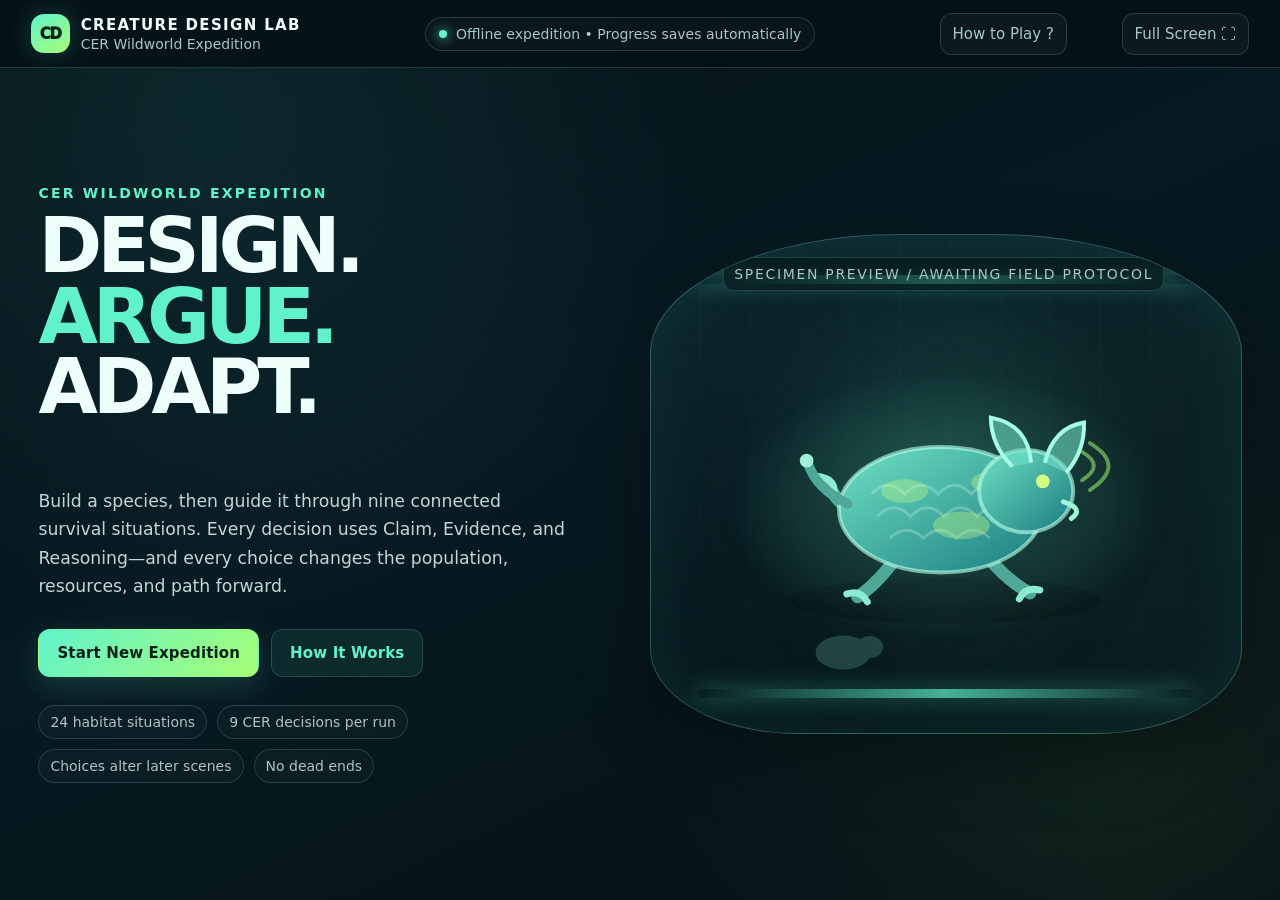
==== creature-design-lab/index.html @ 476acfdd "Create index.html" ====
<!DOCTYPE html>
<html lang="en">
<head>
  <meta charset="UTF-8" />
  <meta name="viewport" content="width=device-width, initial-scale=1.0, viewport-fit=cover" />
  <meta name="theme-color" content="#07151b" />
  <title>Creature Design Lab — CER Wildworld Expedition</title>
  <style>
    :root {
      --bg: #061117;
      --bg-2: #0a1c24;
      --panel: rgba(13, 35, 44, 0.88);
      --panel-2: rgba(20, 48, 58, 0.9);
      --line: rgba(157, 226, 222, 0.18);
      --line-strong: rgba(157, 226, 222, 0.38);
      --text: #effffc;
      --muted: #a8c7c7;
      --accent: #61f2cc;
      --accent-2: #a6ff75;
      --warning: #ffd166;
      --danger: #ff7676;
      --good: #76f39b;
      --shadow: 0 24px 70px rgba(0, 0, 0, 0.32);
      --radius: 22px;
      --radius-sm: 14px;
      --topbar: 68px;
    }

    * { box-sizing: border-box; }

    html, body {
      margin: 0;
      min-height: 100%;
      background:
        radial-gradient(circle at 16% 12%, rgba(50, 183, 171, 0.12), transparent 32rem),
        radial-gradient(circle at 88% 84%, rgba(142, 218, 74, 0.08), transparent 30rem),
        linear-gradient(155deg, #061117 0%, #071a21 46%, #041015 100%);
      color: var(--text);
      font-family: Inter, ui-sans-serif, system-ui, -apple-system, BlinkMacSystemFont, "Segoe UI", sans-serif;
      overflow-x: hidden;
    }

    body::before {
      content: "";
      position: fixed;
      inset: 0;
      pointer-events: none;
      opacity: 0.22;
      background-image:
        linear-gradient(rgba(255,255,255,0.025) 1px, transparent 1px),
        linear-gradient(90deg, rgba(255,255,255,0.02) 1px, transparent 1px);
      background-size: 42px 42px;
      mask-image: linear-gradient(to bottom, black, transparent 85%);
    }

    button, input { font: inherit; }
    button { color: inherit; }

    button:focus-visible,
    input:focus-visible {
      outline: 3px solid rgba(97, 242, 204, 0.55);
      outline-offset: 3px;
    }

    .app { min-height: 100vh; position: relative; }

    .topbar {
      position: sticky;
      top: 0;
      z-index: 50;
      min-height: var(--topbar);
      padding: 10px clamp(14px, 2.4vw, 34px);
      display: flex;
      align-items: center;
      gap: 18px;
      background: rgba(5, 17, 23, 0.84);
      border-bottom: 1px solid var(--line);
      backdrop-filter: blur(18px);
    }

    .brand {
      border: 0;
      background: transparent;
      padding: 0;
      display: flex;
      align-items: center;
      gap: 11px;
      cursor: pointer;
      text-align: left;
      min-width: max-content;
    }

    .brand-mark {
      width: 39px;
      height: 39px;
      display: grid;
      place-items: center;
      border-radius: 13px;
      color: #042119;
      font-weight: 950;
      letter-spacing: -0.08em;
      background: linear-gradient(145deg, var(--accent), var(--accent-2));
      box-shadow: 0 0 26px rgba(97, 242, 204, 0.2);
    }

    .brand-copy strong {
      display: block;
      font-size: 0.92rem;
      letter-spacing: 0.09em;
      text-transform: uppercase;
    }

    .brand-copy span {
      display: block;
      color: var(--muted);
      font-size: 0.72rem;
      margin-top: 2px;
    }

    .top-status {
      flex: 1;
      display: flex;
      justify-content: center;
      min-width: 0;
    }

    .status-pill {
      max-width: 500px;
      padding: 8px 13px;
      display: flex;
      align-items: center;
      gap: 9px;
      border: 1px solid var(--line);
      border-radius: 999px;
      color: var(--muted);
      background: rgba(255,255,255,0.025);
      font-size: 0.8rem;
      white-space: nowrap;
      overflow: hidden;
      text-overflow: ellipsis;
    }

    .status-dot {
      width: 8px;
      height: 8px;
      flex: 0 0 auto;
      border-radius: 50%;
      background: var(--accent);
      box-shadow: 0 0 12px var(--accent);
    }

    .top-actions { display: flex; gap: 8px; }

    .icon-btn,
    .small-btn,
    .ghost-btn,
    .primary-btn,
    .secondary-btn,
    .danger-btn {
      border: 1px solid var(--line);
      border-radius: 12px;
      cursor: pointer;
      transition: transform 150ms ease, border-color 150ms ease, background 150ms ease, opacity 150ms ease;
    }

    .icon-btn,
    .small-btn {
      min-height: 42px;
      padding: 9px 12px;
      background: rgba(255,255,255,0.035);
      color: var(--muted);
    }

    .icon-btn:hover,
    .small-btn:hover,
    .ghost-btn:hover,
    .secondary-btn:hover {
      transform: translateY(-1px);
      border-color: var(--line-strong);
      background: rgba(255,255,255,0.065);
      color: var(--text);
    }

    .primary-btn,
    .secondary-btn,
    .ghost-btn,
    .danger-btn {
      min-height: 48px;
      padding: 12px 18px;
      font-weight: 800;
      letter-spacing: 0.01em;
    }

    .primary-btn {
      border-color: transparent;
      color: #042019;
      background: linear-gradient(135deg, var(--accent), var(--accent-2));
      box-shadow: 0 10px 30px rgba(97, 242, 204, 0.16);
    }

    .primary-btn:hover { transform: translateY(-2px); filter: brightness(1.06); }

    .secondary-btn { background: rgba(97, 242, 204, 0.08); color: var(--accent); }
    .ghost-btn { background: transparent; color: var(--muted); }
    .danger-btn { background: rgba(255, 118, 118, 0.09); color: #ffadad; border-color: rgba(255, 118, 118, 0.25); }

    button:disabled {
      cursor: not-allowed;
      opacity: 0.42;
      transform: none !important;
      filter: none !important;
    }

    .screen {
      width: min(1500px, 100%);
      min-height: calc(100vh - var(--topbar));
      margin: 0 auto;
      padding: clamp(20px, 3vw, 44px);
      position: relative;
      z-index: 1;
    }

    .eyebrow {
      margin: 0 0 10px;
      color: var(--accent);
      font-size: 0.76rem;
      font-weight: 900;
      letter-spacing: 0.16em;
      text-transform: uppercase;
    }

    h1, h2, h3, p { margin-top: 0; }
    h1 { font-size: clamp(2.55rem, 6vw, 5.8rem); line-height: 0.92; letter-spacing: -0.065em; }
    h2 { font-size: clamp(1.7rem, 3vw, 3rem); line-height: 1; letter-spacing: -0.04em; }
    h3 { font-size: 1.08rem; }
    .muted { color: var(--muted); }

    .home-grid {
      min-height: calc(100vh - var(--topbar) - 2 * clamp(20px, 3vw, 44px));
      display: grid;
      grid-template-columns: minmax(0, 0.95fr) minmax(430px, 1.05fr);
      align-items: center;
      gap: clamp(30px, 6vw, 90px);
    }

    .home-copy { max-width: 690px; }
    .home-title span { color: var(--accent); }
    .home-lede { max-width: 630px; font-size: clamp(1rem, 1.35vw, 1.22rem); line-height: 1.65; color: #c0d7d7; }

    .home-actions { display: flex; flex-wrap: wrap; gap: 12px; margin-top: 28px; }
    .home-actions .primary-btn { min-width: 210px; }

    .feature-row { display: flex; flex-wrap: wrap; gap: 10px; margin-top: 28px; }
    .feature-chip {
      padding: 8px 11px;
      border: 1px solid var(--line);
      border-radius: 999px;
      color: var(--muted);
      background: rgba(255,255,255,0.025);
      font-size: 0.82rem;
    }

    .resume-card {
      margin-top: 23px;
      padding: 15px 16px;
      display: flex;
      align-items: center;
      justify-content: space-between;
      gap: 16px;
      border: 1px solid rgba(97, 242, 204, 0.23);
      border-radius: 16px;
      background: rgba(97, 242, 204, 0.06);
      max-width: 620px;
    }

    .resume-card strong { display: block; font-size: 0.95rem; }
    .resume-card span { color: var(--muted); font-size: 0.8rem; }

    .tank-wrap {
      position: relative;
      min-height: 520px;
      display: grid;
      place-items: center;
    }

    .tank-glow {
      position: absolute;
      width: 76%;
      aspect-ratio: 1;
      border-radius: 50%;
      background: radial-gradient(circle, rgba(97,242,204,0.18), transparent 68%);
      filter: blur(10px);
    }

    .tank {
      width: min(100%, 680px);
      min-height: 500px;
      position: relative;
      display: grid;
      place-items: center;
      border: 1px solid rgba(134, 242, 224, 0.28);
      border-radius: 42% 42% 25% 25% / 24% 24% 17% 17%;
      background:
        linear-gradient(180deg, rgba(83, 205, 193, 0.07), rgba(6, 24, 30, 0.65)),
        repeating-linear-gradient(90deg, transparent 0 48px, rgba(117, 226, 215, 0.025) 49px 50px);
      box-shadow: inset 0 0 70px rgba(97,242,204,0.08), var(--shadow);
      overflow: hidden;
    }

    .tank::before,
    .tank::after {
      content: "";
      position: absolute;
      left: 8%;
      right: 8%;
      height: 9px;
      border-radius: 999px;
      background: linear-gradient(90deg, transparent, rgba(97,242,204,0.7), transparent);
      box-shadow: 0 0 22px rgba(97,242,204,0.4);
    }

    .tank::before { top: 8%; }
    .tank::after { bottom: 7%; }

    .tank-label {
      position: absolute;
      left: 72px;
      top: 22px;
      padding: 8px 10px;
      border: 1px solid var(--line);
      border-radius: 10px;
      color: var(--muted);
      background: rgba(3, 15, 20, 0.55);
      font-size: 0.72rem;
      letter-spacing: 0.12em;
      text-transform: uppercase;
    }

    .creature-svg { width: 100%; height: auto; overflow: visible; filter: drop-shadow(0 18px 20px rgba(0,0,0,0.25)); }
    .tank .creature-svg { width: 92%; max-width: 620px; animation: float 4s ease-in-out infinite; }

    @keyframes float { 50% { transform: translateY(-9px); } }

    .builder-shell {
      display: grid;
      grid-template-columns: minmax(0, 1.25fr) minmax(360px, 0.75fr);
      gap: 24px;
      align-items: start;
    }

    .panel {
      border: 1px solid var(--line);
      border-radius: var(--radius);
      background: linear-gradient(145deg, rgba(15, 38, 47, 0.92), rgba(8, 26, 33, 0.88));
      box-shadow: var(--shadow);
    }

    .builder-main { padding: clamp(20px, 2.4vw, 34px); }
    .preview-panel { padding: 18px; position: sticky; top: calc(var(--topbar) + 18px); }

    .builder-topline {
      display: flex;
      align-items: flex-start;
      justify-content: space-between;
      gap: 18px;
      margin-bottom: 22px;
    }

    .step-kicker { color: var(--accent); font-weight: 800; font-size: 0.78rem; letter-spacing: 0.12em; text-transform: uppercase; }
    .builder-topline h2 { margin: 5px 0 7px; }
    .builder-topline p { color: var(--muted); margin-bottom: 0; max-width: 680px; }

    .budget-box {
      min-width: 168px;
      padding: 11px 13px;
      border: 1px solid var(--line);
      border-radius: 14px;
      background: rgba(0,0,0,0.15);
    }

    .budget-line { display: flex; justify-content: space-between; gap: 10px; font-size: 0.78rem; color: var(--muted); }
    .budget-line strong { color: var(--text); }
    .budget-bar { height: 8px; margin-top: 9px; border-radius: 999px; background: rgba(255,255,255,0.07); overflow: hidden; }
    .budget-fill { height: 100%; border-radius: inherit; background: linear-gradient(90deg, var(--accent), var(--accent-2)); transition: width 250ms ease; }
    .budget-fill.over { background: linear-gradient(90deg, var(--warning), var(--danger)); }

    .category-nav {
      display: grid;
      grid-template-columns: repeat(7, 1fr);
      gap: 7px;
      margin-bottom: 22px;
    }

    .category-step {
      min-width: 0;
      padding: 9px 6px;
      border: 1px solid var(--line);
      border-radius: 11px;
      background: rgba(255,255,255,0.025);
      color: var(--muted);
      cursor: pointer;
      text-align: center;
      font-size: 0.72rem;
      transition: 150ms ease;
    }

    .category-step .step-number {
      width: 21px;
      height: 21px;
      margin: 0 auto 5px;
      display: grid;
      place-items: center;
      border-radius: 50%;
      background: rgba(255,255,255,0.07);
      font-weight: 900;
      font-size: 0.67rem;
    }

    .category-step.active { color: var(--text); border-color: rgba(97,242,204,0.5); background: rgba(97,242,204,0.08); }
    .category-step.done .step-number { color: #042019; background: var(--accent); }

    .trait-grid {
      display: grid;
      grid-template-columns: repeat(2, minmax(0, 1fr));
      gap: 12px;
    }

    .trait-card {
      position: relative;
      min-height: 145px;
      padding: 17px;
      border: 1px solid var(--line);
      border-radius: 17px;
      background: rgba(255,255,255,0.025);
      text-align: left;
      cursor: pointer;
      transition: transform 150ms ease, border-color 150ms ease, background 150ms ease, box-shadow 150ms ease;
    }

    .trait-card:hover { transform: translateY(-2px); border-color: var(--line-strong); background: rgba(255,255,255,0.045); }
    .trait-card.selected { border-color: rgba(97,242,204,0.66); background: linear-gradient(145deg, rgba(97,242,204,0.12), rgba(166,255,117,0.045)); box-shadow: inset 0 0 0 1px rgba(97,242,204,0.12); }

    .trait-head { display: flex; align-items: flex-start; justify-content: space-between; gap: 12px; }
    .trait-card h3 { margin: 0; }
    .cost-chip { flex: 0 0 auto; padding: 4px 8px; border-radius: 999px; background: rgba(255,209,102,0.11); color: var(--warning); font-size: 0.72rem; font-weight: 900; }
    .trait-card p { margin: 9px 0 11px; color: var(--muted); font-size: 0.85rem; line-height: 1.45; }
    .trait-effects { display: flex; flex-wrap: wrap; gap: 6px; }
    .effect-good, .effect-bad { padding: 4px 7px; border-radius: 8px; font-size: 0.69rem; font-weight: 750; }
    .effect-good { color: #a9f7bb; background: rgba(118,243,155,0.08); }
    .effect-bad { color: #ffb2b2; background: rgba(255,118,118,0.08); }

    .builder-footer {
      display: flex;
      justify-content: space-between;
      align-items: center;
      flex-wrap: wrap;
      gap: 12px;
      margin-top: 22px;
      padding-top: 18px;
      border-top: 1px solid var(--line);
    }

    .builder-footer-group { display: flex; gap: 9px; flex-wrap: wrap; }

    .preview-stage {
      min-height: 360px;
      position: relative;
      display: grid;
      place-items: center;
      overflow: hidden;
      border-radius: 18px;
      border: 1px solid var(--line);
      background:
        radial-gradient(circle at 50% 45%, rgba(97,242,204,0.14), transparent 45%),
        linear-gradient(180deg, rgba(21, 54, 64, 0.8), rgba(7, 25, 31, 0.9));
    }

    .preview-stage::before {
      content: "GENOME PREVIEW";
      position: absolute;
      left: 14px;
      top: 13px;
      color: rgba(192, 222, 221, 0.56);
      font-size: 0.68rem;
      font-weight: 900;
      letter-spacing: 0.14em;
    }

    .preview-stage .creature-svg { width: 95%; max-width: 540px; }

    .genome-summary { margin-top: 14px; display: grid; gap: 8px; }
    .summary-row { display: flex; justify-content: space-between; gap: 14px; padding: 8px 10px; border-radius: 10px; background: rgba(255,255,255,0.025); font-size: 0.78rem; }
    .summary-row span { color: var(--muted); }
    .summary-row strong { text-align: right; }

    .review-grid {
      display: grid;
      grid-template-columns: repeat(2, minmax(0,1fr));
      gap: 10px;
      margin-top: 16px;
    }

    .review-trait {
      padding: 12px;
      border: 1px solid var(--line);
      border-radius: 13px;
      background: rgba(255,255,255,0.025);
      cursor: pointer;
    }

    .review-trait span { display: block; color: var(--muted); font-size: 0.69rem; text-transform: uppercase; letter-spacing: 0.09em; }
    .review-trait strong { display: block; margin-top: 4px; }

    .name-field { margin-top: 16px; }
    .name-field label { display: block; color: var(--muted); font-size: 0.78rem; margin-bottom: 7px; }
    .name-row { display: flex; gap: 8px; }
    .name-field input {
      width: 100%;
      min-height: 48px;
      padding: 11px 13px;
      border: 1px solid var(--line);
      border-radius: 12px;
      color: var(--text);
      background: rgba(0,0,0,0.22);
    }

    .warning-box, .info-box {
      margin-top: 14px;
      padding: 12px 14px;
      border-radius: 12px;
      font-size: 0.82rem;
      line-height: 1.5;
    }
    .warning-box { color: #ffe8ad; background: rgba(255,209,102,0.09); border: 1px solid rgba(255,209,102,0.2); }
    .info-box { color: #bcefe5; background: rgba(97,242,204,0.07); border: 1px solid rgba(97,242,204,0.16); }

    .trial-shell { display: grid; gap: 18px; }

    .trial-progress {
      display: grid;
      grid-template-columns: repeat(3, 1fr);
      gap: 10px;
    }

    .trial-node {
      position: relative;
      padding: 11px 13px;
      border: 1px solid var(--line);
      border-radius: 13px;
      color: var(--muted);
      background: rgba(255,255,255,0.025);
      font-size: 0.78rem;
    }

    .trial-node strong { display: block; color: inherit; }
    .trial-node.active { color: var(--text); border-color: rgba(97,242,204,0.5); background: rgba(97,242,204,0.08); }
    .trial-node.done { color: #bcefc8; border-color: rgba(118,243,155,0.25); }

    .trial-layout {
      display: grid;
      grid-template-columns: minmax(0, 1.35fr) minmax(360px, 0.65fr);
      gap: 18px;
      align-items: start;
    }

    .result-trial-layout {
      grid-template-columns: minmax(0, 0.92fr) minmax(560px, 1.08fr);
    }

    .habitat-scene {
      min-height: 535px;
      height: clamp(535px, calc(100vh - var(--topbar) - 150px), 650px);
      position: sticky;
      top: calc(var(--topbar) + 18px);
      overflow: hidden;
      border-radius: var(--radius);
      border: 1px solid var(--line);
      box-shadow: var(--shadow);
      isolation: isolate;
    }

    .habitat-scene::after {
      content: "";
      position: absolute;
      inset: 0;
      pointer-events: none;
      background: linear-gradient(180deg, transparent 55%, rgba(0,0,0,0.35));
      z-index: 7;
    }

    .scene-sky, .scene-ground, .scene-decor, .weather-layer, .field-creature { position: absolute; }
    .scene-sky { inset: 0; z-index: 0; }
    .scene-ground { left: -5%; right: -5%; bottom: -8%; height: 37%; z-index: 2; }
    .scene-decor { inset: 0; z-index: 3; pointer-events: none; }
    .weather-layer { inset: 0; z-index: 5; pointer-events: none; overflow: hidden; }

    .field-creature {
      width: min(48%, 500px);
      left: 25%;
      bottom: 11%;
      z-index: 6;
      transform-origin: 50% 100%;
      filter: drop-shadow(0 20px 14px rgba(0,0,0,0.42));
    }

    .habitat-scene.sim-running .field-creature { animation: trialMove 2.45s ease-in-out both; }
    @keyframes trialMove {
      0% { transform: translateX(-14%) scale(0.96); }
      35% { transform: translateX(8%) scale(1.02) rotate(-1deg); }
      70% { transform: translateX(-3%) scale(0.98) rotate(1deg); }
      100% { transform: translateX(10%) scale(1); }
    }

    .scene-desert .scene-sky { background: linear-gradient(#ffb05d, #d96245 55%, #8f3d3a); }
    .scene-desert .scene-sky::before { content:""; position:absolute; width:110px; height:110px; border-radius:50%; right:10%; top:10%; background:#ffe69b; box-shadow:0 0 45px #ffd17b; }
    .scene-desert .scene-ground { background: radial-gradient(ellipse at 30% 20%, #efad5c 0 32%, transparent 33%), radial-gradient(ellipse at 70% 18%, #d98647 0 38%, transparent 39%), linear-gradient(#cf7044,#8d3f37); border-radius: 50% 50% 0 0; }

    .scene-polar .scene-sky { background: linear-gradient(#8ec9e5, #bfdce7 58%, #89a9ba); }
    .scene-polar .scene-ground { background: linear-gradient(170deg, #e8fbff 0 42%, #9fc7da 43% 60%, #f1feff 61%); clip-path: polygon(0 38%, 17% 21%, 35% 43%, 56% 12%, 75% 40%, 100% 21%, 100% 100%, 0 100%); }

    .scene-mangrove .scene-sky { background: linear-gradient(#3d8f91, #235f67 54%, #163d4c); }
    .scene-mangrove .scene-ground { background: linear-gradient(rgba(64,175,169,0.75), #164956); height: 30%; box-shadow: inset 0 15px 22px rgba(168,255,227,0.12); }

    .scene-cavern .scene-sky { background: radial-gradient(circle at 50% 55%, #1e4450, #09141c 68%); }
    .scene-cavern .scene-ground { background: linear-gradient(#23343b,#0a1116); clip-path: polygon(0 25%, 18% 5%, 35% 24%, 52% 2%, 73% 22%, 100% 7%, 100% 100%, 0 100%); }

    .scene-canopy .scene-sky { background: linear-gradient(#58a96e, #1c684f 52%, #11443c); }
    .scene-canopy .scene-ground { background: linear-gradient(#315a38,#0e2d29); clip-path: polygon(0 35%, 18% 24%, 35% 42%, 57% 18%, 74% 39%, 100% 22%, 100% 100%, 0 100%); }

    .scene-caldera .scene-sky { background: linear-gradient(#692e2e, #241c23 55%, #100f15); }
    .scene-caldera .scene-ground { background: linear-gradient(170deg, #282329 0 44%, #fb6b35 45% 49%, #19161b 50% 70%, #ff8c42 71% 74%, #151319 75%); clip-path: polygon(0 25%, 17% 12%, 31% 31%, 48% 7%, 66% 26%, 82% 10%, 100% 27%, 100% 100%, 0 100%); }

    .scene-metro .scene-sky { background: linear-gradient(#584578, #25284f 55%, #10182c); }
    .scene-metro .scene-ground { background: linear-gradient(#343541,#11151f); height: 28%; }

    .scene-highlands .scene-sky { background: linear-gradient(#70a4b8, #637b8f 55%, #394a5a); }
    .scene-highlands .scene-ground { background: linear-gradient(165deg,#a6bbc0,#4b6671 48%,#263f4d 49%); clip-path: polygon(0 42%, 16% 13%, 31% 38%, 52% 4%, 70% 40%, 87% 16%, 100% 36%, 100% 100%, 0 100%); }

    .tree-trunk { position:absolute; bottom:22%; width:35px; height:62%; background:linear-gradient(90deg,#173c30,#385b3a,#123126); border-radius:45% 35% 10% 10%; }
    .tree-trunk::before { content:""; position:absolute; width:170px; height:100px; border-radius:50%; background:rgba(39,113,61,0.86); left:-68px; top:-30px; box-shadow:60px 25px 0 rgba(27,91,57,0.75), -45px 25px 0 rgba(38,124,68,0.7); }
    .mangrove-root { position:absolute; bottom:18%; width:18px; height:250px; background:#302e27; transform:rotate(22deg); border-radius:50%; transform-origin:bottom; }
    .building { position:absolute; bottom:27%; width:100px; background:linear-gradient(#343a5a,#1b2239); border:1px solid rgba(255,255,255,0.08); box-shadow:inset 0 0 0 6px rgba(0,0,0,0.12); }
    .building::after { content:""; position:absolute; inset:15px; background:repeating-linear-gradient(90deg, rgba(255,220,130,0.5) 0 7px, transparent 8px 19px), repeating-linear-gradient(0deg, rgba(255,220,130,0.45) 0 6px, transparent 7px 20px); opacity:.5; }
    .stalactite { position:absolute; top:-1px; width:52px; height:150px; background:linear-gradient(#17262c,#293c42); clip-path:polygon(0 0,100% 0,56% 100%); }
    .ash-spire { position:absolute; bottom:23%; width:80px; height:190px; background:#211c22; clip-path:polygon(50% 0,100% 100%,0 100%); }

    .particle { position:absolute; top:-12%; width:5px; height:5px; border-radius:50%; opacity:.75; animation:fall linear infinite; }
    @keyframes fall { to { transform:translateY(720px) translateX(35px) rotate(180deg); } }
    .rain { width:2px; height:24px; border-radius:2px; background:rgba(190,255,249,0.55); }
    .snow { background:#fff; box-shadow:0 0 8px rgba(255,255,255,.7); }
    .ash { background:#42343a; }
    .dust { background:#ffc181; }

    .scene-info {
      position: absolute;
      left: 18px;
      right: 18px;
      top: 18px;
      z-index: 10;
      display: flex;
      justify-content: space-between;
      align-items: flex-start;
      gap: 16px;
      pointer-events: none;
    }

    .scene-label {
      padding: 10px 12px;
      border-radius: 12px;
      color: white;
      background: rgba(4, 16, 20, 0.56);
      border: 1px solid rgba(255,255,255,0.14);
      backdrop-filter: blur(10px);
      text-shadow: 0 2px 10px rgba(0,0,0,0.35);
    }

    .scene-label span { display:block; font-size:.68rem; text-transform:uppercase; letter-spacing:.12em; opacity:.75; }
    .scene-label strong { display:block; margin-top:3px; font-size:1rem; }

    .simulation-overlay {
      position: absolute;
      inset: 0;
      z-index: 20;
      display: grid;
      place-items: center;
      padding: 20px;
      background: rgba(3, 13, 17, 0.54);
      backdrop-filter: blur(5px);
    }

    .simulation-card {
      width: min(430px, 92%);
      padding: 24px;
      text-align: center;
      border: 1px solid rgba(97,242,204,0.34);
      border-radius: 20px;
      background: rgba(7, 25, 31, 0.9);
      box-shadow: 0 25px 70px rgba(0,0,0,0.35);
    }

    .scan-ring {
      width: 74px;
      height: 74px;
      margin: 0 auto 16px;
      border: 4px solid rgba(97,242,204,0.14);
      border-top-color: var(--accent);
      border-radius: 50%;
      animation: spin 0.9s linear infinite;
    }
    @keyframes spin { to { transform: rotate(360deg); } }

    .trial-panel { padding: 23px; display: flex; flex-direction: column; min-height: 535px; }
    .trial-panel h2 { margin-bottom: 9px; }
    .event-card { margin: 6px 0 14px; padding: 12px 13px; border-left: 3px solid var(--warning); border-radius: 0 12px 12px 0; background: rgba(255,209,102,0.07); }
    .event-card strong { display:block; margin-bottom:4px; }
    .event-card span { color: var(--muted); font-size: .82rem; line-height:1.45; }

    .challenge-row { display:flex; flex-wrap:wrap; gap:7px; margin: 5px 0 16px; }
    .challenge-chip { padding: 6px 9px; border-radius:999px; background:rgba(255,255,255,.045); border:1px solid var(--line); color:#c9dddd; font-size:.72rem; }
    .challenge-chip b { color:var(--warning); letter-spacing:.08em; }

    .population-box { margin-bottom: 16px; padding: 11px 12px; border:1px solid var(--line); border-radius:13px; background:rgba(0,0,0,.13); }
    .population-head { display:flex; justify-content:space-between; gap:12px; color:var(--muted); font-size:.76rem; }
    .population-head strong { color:var(--text); }
    .population-bar { height:9px; margin-top:9px; border-radius:999px; overflow:hidden; background:rgba(255,255,255,.07); }
    .population-fill { height:100%; border-radius:inherit; background:linear-gradient(90deg,#57cfce,#9efa78); transition:width .35s ease; }

    .action-label { margin-bottom:9px; color:var(--muted); font-size:.75rem; font-weight:850; text-transform:uppercase; letter-spacing:.1em; }
    .action-list { display:grid; gap:9px; }
    .action-card { padding:13px; border:1px solid var(--line); border-radius:13px; background:rgba(255,255,255,.025); cursor:pointer; text-align:left; transition:150ms ease; }
    .action-card:hover { border-color:var(--line-strong); background:rgba(255,255,255,.05); }
    .action-card.selected { border-color:rgba(97,242,204,.6); background:rgba(97,242,204,.09); }
    .action-card strong { display:flex; justify-content:space-between; gap:12px; }
    .action-card strong span { color:var(--accent); font-size:.68rem; text-transform:uppercase; letter-spacing:.08em; }
    .action-card p { margin:6px 0 0; color:var(--muted); font-size:.79rem; line-height:1.4; }
    .trial-cta { margin-top:auto; padding-top:16px; }
    .trial-cta .primary-btn { width:100%; }

    .result-card { padding: 22px; }
    .result-layout { display:grid; grid-template-columns:minmax(230px,.65fr) minmax(0,1.35fr); gap:24px; align-items:center; }
    .score-gauge { width:210px; aspect-ratio:1; margin:0 auto; display:grid; place-items:center; border-radius:50%; position:relative; background:conic-gradient(var(--accent) calc(var(--score) * 1%), rgba(255,255,255,.065) 0); }
    .score-gauge::before { content:""; position:absolute; inset:14px; border-radius:50%; background:#0a2028; box-shadow:inset 0 0 28px rgba(0,0,0,.28); }
    .score-gauge-inner { position:relative; z-index:1; text-align:center; }
    .score-gauge strong { display:block; font-size:3.3rem; line-height:1; letter-spacing:-.06em; }
    .score-gauge span { color:var(--muted); font-size:.74rem; text-transform:uppercase; letter-spacing:.12em; }
    .result-title { margin-bottom:8px; }
    .result-sub { color:var(--muted); line-height:1.55; }

    .factor-columns { display:grid; grid-template-columns:repeat(2,minmax(0,1fr)); gap:10px; margin-top:17px; }
    .factor-box { padding:13px; border-radius:13px; border:1px solid var(--line); background:rgba(255,255,255,.025); }
    .factor-box h3 { margin-bottom:9px; font-size:.82rem; text-transform:uppercase; letter-spacing:.09em; }
    .factor-list { display:grid; gap:7px; }
    .factor-item { display:flex; justify-content:space-between; gap:12px; font-size:.78rem; }
    .factor-item span:first-child { color:var(--muted); }
    .positive { color:var(--good); }
    .negative { color:var(--danger); }
    .neutral { color:var(--warning); }
    .result-actions { display:flex; justify-content:flex-end; gap:10px; margin-top:18px; flex-wrap:wrap; }

    .final-shell { display:grid; gap:18px; }
    .final-hero { padding: clamp(24px,3vw,42px); display:grid; grid-template-columns:minmax(0,1fr) minmax(340px,.58fr); gap:30px; align-items:center; }
    .final-scoreline { display:flex; align-items:flex-end; gap:14px; margin:15px 0; }
    .final-scoreline strong { font-size:clamp(4rem,9vw,7rem); line-height:.78; letter-spacing:-.08em; color:var(--accent); }
    .final-scoreline span { color:var(--muted); padding-bottom:5px; }
    .final-hero p { color:var(--muted); line-height:1.6; max-width:720px; }
    .classification { display:inline-flex; align-items:center; gap:8px; padding:8px 11px; border:1px solid rgba(166,255,117,.25); border-radius:999px; color:#c8ffa9; background:rgba(166,255,117,.07); font-weight:850; font-size:.78rem; }
    .final-creature { min-height:340px; display:grid; place-items:center; border:1px solid var(--line); border-radius:20px; background:radial-gradient(circle,rgba(97,242,204,.12),transparent 60%); }
    .final-creature .creature-svg { width:95%; }

    .world-results { display:grid; grid-template-columns:repeat(3,minmax(0,1fr)); gap:12px; }
    .world-card { padding:17px; border:1px solid var(--line); border-radius:17px; background:rgba(255,255,255,.025); }
    .world-card-head { display:flex; justify-content:space-between; gap:12px; align-items:flex-start; }
    .world-card h3 { margin:0; }
    .world-score { font-size:1.75rem; font-weight:950; color:var(--accent); }
    .world-card p { margin:8px 0 0; color:var(--muted); font-size:.82rem; line-height:1.45; }
    .mini-bar { height:7px; margin-top:13px; overflow:hidden; border-radius:999px; background:rgba(255,255,255,.07); }
    .mini-bar span { display:block; height:100%; border-radius:inherit; background:linear-gradient(90deg,var(--accent),var(--accent-2)); }
    .final-actions { display:flex; flex-wrap:wrap; justify-content:center; gap:10px; padding:5px 0 8px; }

    .modal-backdrop {
      position: fixed;
      inset: 0;
      z-index: 100;
      padding: 20px;
      display: grid;
      place-items: center;
      background: rgba(1, 8, 11, 0.72);
      backdrop-filter: blur(8px);
    }

    .modal {
      width: min(620px, 100%);
      max-height: min(760px, 92vh);
      overflow:auto;
      padding: 24px;
      border: 1px solid var(--line-strong);
      border-radius: 22px;
      background: #0b222b;
      box-shadow: 0 30px 90px rgba(0,0,0,.48);
    }

    .modal-head { display:flex; justify-content:space-between; align-items:flex-start; gap:16px; }
    .modal-head h2 { font-size:1.7rem; }
    .close-btn { width:38px; height:38px; border:1px solid var(--line); border-radius:11px; background:rgba(255,255,255,.035); cursor:pointer; }
    .how-grid { display:grid; gap:10px; margin-top:16px; }
    .how-step { display:grid; grid-template-columns:36px 1fr; gap:12px; padding:12px; border-radius:13px; background:rgba(255,255,255,.025); border:1px solid var(--line); }
    .how-step b { width:31px; height:31px; display:grid; place-items:center; border-radius:10px; color:#042019; background:var(--accent); }
    .how-step strong { display:block; margin-bottom:4px; }
    .how-step span { color:var(--muted); font-size:.84rem; line-height:1.45; }
    .modal-actions { display:flex; justify-content:flex-end; gap:10px; margin-top:18px; }

    .toast {
      position: fixed;
      left: 50%;
      bottom: 22px;
      z-index: 120;
      transform: translate(-50%, 18px);
      padding: 10px 14px;
      border: 1px solid var(--line-strong);
      border-radius: 999px;
      color: var(--text);
      background: rgba(8, 29, 36, 0.95);
      box-shadow: var(--shadow);
      opacity: 0;
      pointer-events: none;
      transition: 220ms ease;
      font-size: .82rem;
    }
    .toast.show { opacity:1; transform:translate(-50%,0); }

    .sr-only { position:absolute !important; width:1px !important; height:1px !important; padding:0 !important; margin:-1px !important; overflow:hidden !important; clip:rect(0,0,0,0) !important; white-space:nowrap !important; border:0 !important; }

    @media (max-width: 1050px) {
      .home-grid, .builder-shell, .trial-layout, .final-hero { grid-template-columns: 1fr; }
      .home-grid { padding-top: 25px; }
      .tank-wrap { min-height: 430px; }
      .tank { min-height: 420px; }
      .preview-panel { position: static; }
      .preview-stage { min-height: 330px; }
      .trial-panel { min-height: auto; }
      .result-trial-layout { grid-template-columns: 1fr; }
      .habitat-scene { min-height: 480px; height: 480px; max-height: none; position: relative; top: auto; }
      .final-creature { min-height:300px; }
    }

    @media (max-width: 760px) {
      .screen { padding: 16px; }
      .brand-copy span, .top-status, .help-label { display:none; }
      .topbar { gap:9px; padding:9px 12px; }
      .top-actions { margin-left:auto; }
      .icon-btn { padding:8px 10px; }
      .home-grid { min-height:auto; }
      .tank-wrap { min-height:340px; }
      .tank { min-height:330px; }
      .category-nav { grid-template-columns: repeat(4,1fr); }
      .trait-grid, .review-grid, .factor-columns, .world-results, .result-layout { grid-template-columns:1fr; }
      .builder-topline { flex-direction:column; }
      .budget-box { width:100%; }
      .habitat-scene { min-height:390px; height:390px; }
      .field-creature { width:65%; left:17%; }
      .trial-progress { gap:6px; }
      .trial-node { padding:8px; font-size:.69rem; }
      .scene-info { left:10px; right:10px; top:10px; }
      .result-actions, .modal-actions { justify-content:stretch; }
      .result-actions button, .modal-actions button { flex:1; }
      .final-scoreline strong { font-size:4.8rem; }
    }


    /* CER expedition expansion */
    .cer-layout { grid-template-columns: minmax(0, 1.08fr) minmax(430px, .92fr); }
    .cer-panel {
      min-height: 535px;
      max-height: clamp(535px, calc(100vh - var(--topbar) - 150px), 650px);
      overflow-y: auto;
      scrollbar-width: thin;
      scrollbar-color: rgba(97,242,204,.35) transparent;
      padding: 21px;
    }
    .cer-panel::-webkit-scrollbar { width: 8px; }
    .cer-panel::-webkit-scrollbar-thumb { background: rgba(97,242,204,.28); border-radius: 999px; }
    .expedition-kicker { display:flex; justify-content:space-between; gap:12px; align-items:center; }
    .situation-count { color:var(--muted); font-size:.72rem; font-weight:800; letter-spacing:.09em; text-transform:uppercase; }
    .situation-card {
      margin: 8px 0 14px;
      padding: 13px 14px;
      border: 1px solid rgba(255,209,102,.2);
      border-left: 3px solid var(--warning);
      border-radius: 0 13px 13px 0;
      background: linear-gradient(135deg, rgba(255,209,102,.075), rgba(255,255,255,.02));
    }
    .situation-card strong { display:block; margin-bottom:5px; font-size:.9rem; }
    .situation-card p { margin:0; color:var(--muted); font-size:.79rem; line-height:1.48; }
    .continuity-card {
      margin: 0 0 12px;
      padding: 10px 12px;
      display:flex;
      gap:10px;
      align-items:flex-start;
      border-radius:12px;
      border:1px solid rgba(97,242,204,.17);
      background:rgba(97,242,204,.055);
      color:#c7eee7;
      font-size:.76rem;
      line-height:1.45;
    }
    .continuity-card b { color:var(--accent); flex:0 0 auto; }
    .metric-grid { display:grid; grid-template-columns:repeat(3,minmax(0,1fr)); gap:8px; margin:0 0 14px; }
    .metric-card { padding:9px 10px; border:1px solid var(--line); border-radius:12px; background:rgba(0,0,0,.13); }
    .metric-head { display:flex; justify-content:space-between; gap:8px; color:var(--muted); font-size:.68rem; text-transform:uppercase; letter-spacing:.07em; }
    .metric-head strong { color:var(--text); font-size:.76rem; }
    .metric-bar { height:6px; margin-top:7px; overflow:hidden; border-radius:999px; background:rgba(255,255,255,.07); }
    .metric-bar span { display:block; height:100%; border-radius:inherit; transition:width .45s ease; }
    .metric-pop .metric-bar span { background:linear-gradient(90deg,#62d7d3,#9efa78); }
    .metric-energy .metric-bar span { background:linear-gradient(90deg,#60a9ff,#8be6ff); }
    .metric-resource .metric-bar span { background:linear-gradient(90deg,#ffd166,#f3a45a); }
    .cer-steps { display:grid; grid-template-columns:repeat(3,minmax(0,1fr)); gap:7px; margin:2px 0 13px; }
    .cer-step {
      padding:8px 9px;
      display:flex;
      gap:8px;
      align-items:center;
      border:1px solid var(--line);
      border-radius:11px;
      color:var(--muted);
      background:rgba(255,255,255,.02);
      font-size:.68rem;
      font-weight:850;
      text-transform:uppercase;
      letter-spacing:.08em;
    }
    .cer-step b { width:22px; height:22px; display:grid; place-items:center; border-radius:50%; background:rgba(255,255,255,.06); color:inherit; }
    .cer-step.active { color:var(--text); border-color:rgba(97,242,204,.45); background:rgba(97,242,204,.08); }
    .cer-step.done { color:#c6f7ce; border-color:rgba(118,243,155,.22); }
    .cer-section { padding:13px; border:1px solid var(--line); border-radius:14px; background:rgba(255,255,255,.018); }
    .cer-section + .cer-section { margin-top:10px; }
    .cer-section.locked { opacity:.55; }
    .cer-section-head { display:flex; justify-content:space-between; align-items:flex-start; gap:12px; margin-bottom:9px; }
    .cer-letter {
      width:29px; height:29px; flex:0 0 auto; display:grid; place-items:center;
      border-radius:9px; color:#042019; background:linear-gradient(135deg,var(--accent),var(--accent-2));
      font-weight:950;
    }
    .cer-section-copy { flex:1; min-width:0; }
    .cer-section-copy strong { display:block; font-size:.82rem; }
    .cer-section-copy span { display:block; margin-top:2px; color:var(--muted); font-size:.71rem; line-height:1.35; }
    .selection-counter { flex:0 0 auto; color:var(--accent); font-size:.7rem; font-weight:900; }
    .claim-list, .reasoning-list { display:grid; gap:8px; }
    .claim-card, .reasoning-card, .evidence-card {
      width:100%; text-align:left; cursor:pointer; border:1px solid var(--line); color:var(--text);
      background:rgba(255,255,255,.025); transition:transform 150ms ease,border-color 150ms ease,background 150ms ease;
    }
    .claim-card:hover, .reasoning-card:hover, .evidence-card:hover { transform:translateY(-1px); border-color:var(--line-strong); background:rgba(255,255,255,.05); }
    .claim-card { padding:11px 12px; border-radius:12px; }
    .claim-card.selected, .reasoning-card.selected, .evidence-card.selected { border-color:rgba(97,242,204,.62); background:rgba(97,242,204,.09); box-shadow:inset 0 0 0 1px rgba(97,242,204,.08); }
    .claim-title { display:flex; justify-content:space-between; align-items:flex-start; gap:10px; }
    .claim-title strong { font-size:.82rem; line-height:1.3; }
    .risk-chip { flex:0 0 auto; color:var(--accent); font-size:.61rem; font-weight:900; letter-spacing:.09em; text-transform:uppercase; }
    .claim-card p { margin:5px 0 0; color:var(--muted); font-size:.72rem; line-height:1.4; }
    .evidence-grid { display:grid; grid-template-columns:repeat(2,minmax(0,1fr)); gap:8px; }
    .evidence-card { min-height:86px; position:relative; padding:10px 11px 10px 34px; border-radius:12px; }
    .evidence-index { position:absolute; left:9px; top:9px; width:19px; height:19px; display:grid; place-items:center; border-radius:6px; background:rgba(255,255,255,.07); color:var(--muted); font-size:.66rem; font-weight:950; }
    .evidence-card.selected .evidence-index { color:#042019; background:var(--accent); }
    .evidence-source { display:block; margin-bottom:4px; color:var(--warning); font-size:.58rem; font-weight:900; letter-spacing:.1em; text-transform:uppercase; }
    .evidence-card p { margin:0; color:#d9eeee; font-size:.7rem; line-height:1.38; }
    .reasoning-card { position:relative; padding:10px 11px 10px 34px; border-radius:12px; color:#d9eeee; font-size:.72rem; line-height:1.42; }
    .reasoning-card::before { content:'R'; position:absolute; left:9px; top:10px; width:18px; height:18px; display:grid; place-items:center; border-radius:6px; color:var(--muted); background:rgba(255,255,255,.07); font-size:.62rem; font-weight:950; }
    .reasoning-card.selected::before { color:#042019; background:var(--accent); }
    .cer-submit { margin-top:11px; }
    .cer-submit .primary-btn { width:100%; }
    .locked-message { padding:9px 10px; border-radius:10px; color:var(--muted); background:rgba(0,0,0,.13); font-size:.7rem; }

    .scene-tone-hot::before, .scene-tone-cold::before, .scene-tone-wet::before, .scene-tone-night::before,
    .scene-tone-hazard::before, .scene-tone-green::before, .scene-tone-urban::before {
      content:''; position:absolute; inset:0; z-index:4; pointer-events:none; mix-blend-mode:soft-light; opacity:.45;
    }
    .scene-tone-hot::before { background:radial-gradient(circle at 74% 17%,rgba(255,220,117,.72),transparent 28%),linear-gradient(rgba(255,98,50,.2),transparent); }
    .scene-tone-cold::before { background:linear-gradient(rgba(103,190,255,.22),rgba(224,250,255,.05)); }
    .scene-tone-wet::before { background:linear-gradient(rgba(44,205,192,.12),rgba(6,75,85,.24)); }
    .scene-tone-night::before { background:linear-gradient(rgba(12,18,55,.1),rgba(2,7,20,.62)); }
    .scene-tone-hazard::before { background:radial-gradient(circle at 50% 60%,rgba(255,110,65,.18),transparent 45%),linear-gradient(rgba(102,30,54,.32),rgba(15,7,18,.32)); }
    .scene-tone-green::before { background:radial-gradient(circle at 40% 20%,rgba(179,255,108,.24),transparent 38%); }
    .scene-tone-urban::before { background:linear-gradient(135deg,rgba(140,92,255,.22),rgba(20,224,228,.08)); }
    .scene-stage-dawn .scene-sky { filter:brightness(1.12) saturate(1.08); }
    .scene-stage-dusk .scene-sky { filter:brightness(.72) saturate(1.2) hue-rotate(10deg); }
    .scene-stage-storm .scene-sky, .scene-stage-hazard .scene-sky { filter:brightness(.62) saturate(.85); }
    .scene-stage-dark .scene-sky { filter:brightness(.48); }
    .scene-stage-glow .scene-sky { filter:brightness(.78) saturate(1.35); }
    .scene-stage-high .field-creature, .branch-high .field-creature { bottom:27%; left:43%; width:min(39%,420px); transform:scale(.9); }
    .scene-stage-low .field-creature, .branch-low .field-creature { bottom:6%; left:13%; width:min(46%,480px); transform:scale(.92); }
    .branch-water .scene-ground::after { content:''; position:absolute; left:0; right:0; top:-15%; height:50%; background:linear-gradient(rgba(98,228,229,.24),rgba(18,85,105,.5)); box-shadow:inset 0 10px 25px rgba(195,255,246,.1); }
    .branch-water .field-creature { bottom:4%; animation:floatCreature 2.4s ease-in-out infinite alternate; }
    .branch-shelter::after { background:radial-gradient(circle at 50% 65%,transparent 10%,rgba(0,0,0,.7) 76%); }
    .branch-feed .field-creature { transform:translateY(8px) scale(.97) rotate(1deg); }
    .branch-hunt .field-creature { left:42%; transform:rotate(-3deg) scale(.94); }
    .branch-defend .field-creature { width:min(54%,530px); left:21%; transform:scale(1.06); }
    .branch-move .field-creature { animation:fieldTravel 1.9s ease-in-out infinite alternate; }
    .branch-hazard .field-creature { filter:drop-shadow(0 20px 14px rgba(0,0,0,.42)) saturate(.78); }
    .scene-outcome-good { box-shadow:var(--shadow), inset 0 0 0 2px rgba(118,243,155,.2); }
    .scene-outcome-bad { box-shadow:var(--shadow), inset 0 0 0 2px rgba(255,118,118,.18); }
    .habitat-scene.scene-enter { animation:sceneEnter .72s cubic-bezier(.2,.75,.2,1) both; }
    @keyframes sceneEnter { from { opacity:.15; transform:scale(1.025); filter:blur(8px); } to { opacity:1; transform:scale(1); filter:blur(0); } }
    @keyframes fieldTravel { from { transform:translateX(-5%) rotate(-1deg); } to { transform:translateX(7%) rotate(1deg); } }
    @keyframes floatCreature { from { transform:translateY(0) rotate(-1deg); } to { transform:translateY(-12px) rotate(1deg); } }
    .spores { width:9px; height:9px; background:rgba(180,255,175,.5); box-shadow:0 0 12px rgba(164,255,153,.35); animation-name:driftFall; }
    .sparks { width:3px; height:14px; border-radius:2px; background:#ffe56f; box-shadow:0 0 8px rgba(255,212,70,.75); animation-name:sparkFall; }
    .smog { width:70px; height:28px; border-radius:50%; background:rgba(157,255,200,.12); filter:blur(9px); animation-name:smogDrift; }
    @keyframes driftFall { to { transform:translateY(650px) translateX(70px) rotate(240deg); opacity:.1; } }
    @keyframes sparkFall { to { transform:translateY(640px) translateX(-40px) rotate(440deg); opacity:0; } }
    @keyframes smogDrift { to { transform:translateY(540px) translateX(150px) scale(1.5); opacity:.03; } }
    .transition-overlay {
      position:absolute; inset:0; z-index:30; display:grid; place-items:center; padding:24px;
      background:linear-gradient(110deg,rgba(3,13,17,.9),rgba(7,38,45,.62),rgba(3,13,17,.9));
      backdrop-filter:blur(7px); overflow:hidden;
    }
    .transition-overlay::before { content:''; position:absolute; inset:-20%; background:linear-gradient(90deg,transparent,rgba(97,242,204,.12),transparent); animation:transitionSweep 1.15s ease-in-out infinite; }
    @keyframes transitionSweep { from { transform:translateX(-55%); } to { transform:translateX(55%); } }
    .transition-card { width:min(440px,92%); position:relative; z-index:1; padding:24px; text-align:center; border:1px solid rgba(97,242,204,.34); border-radius:20px; background:rgba(7,25,31,.91); box-shadow:0 25px 70px rgba(0,0,0,.35); }
    .transition-card h3 { margin-bottom:8px; }
    .transition-card p:last-child { margin-bottom:0; }

    .result-cer-card { padding:20px; min-height:535px; max-height:clamp(535px,calc(100vh - var(--topbar) - 150px),650px); overflow-y:auto; }
    .result-score-row { display:grid; grid-template-columns:150px minmax(0,1fr); gap:18px; align-items:center; }
    .result-score-row .score-gauge { width:142px; }
    .result-score-row .score-gauge strong { font-size:2.75rem; }
    .stat-change-grid { display:grid; grid-template-columns:repeat(3,minmax(0,1fr)); gap:8px; margin:13px 0; }
    .stat-change { padding:9px 10px; border:1px solid var(--line); border-radius:11px; background:rgba(255,255,255,.025); }
    .stat-change span { display:block; color:var(--muted); font-size:.62rem; text-transform:uppercase; letter-spacing:.08em; }
    .stat-change strong { display:block; margin-top:3px; font-size:.9rem; }
    .cer-assembly { margin-top:12px; padding:13px; border:1px solid var(--line); border-radius:14px; background:rgba(0,0,0,.14); }
    .cer-assembly h3 { margin-bottom:9px; font-size:.75rem; text-transform:uppercase; letter-spacing:.1em; color:var(--accent); }
    .cer-line { display:grid; grid-template-columns:24px 1fr; gap:8px; align-items:start; font-size:.74rem; line-height:1.45; }
    .cer-line + .cer-line { margin-top:8px; }
    .cer-line b { width:22px; height:22px; display:grid; place-items:center; border-radius:7px; color:#042019; background:var(--accent); }
    .cer-line span { color:#d8ebea; }
    .cer-quality { display:grid; grid-template-columns:repeat(3,minmax(0,1fr)); gap:8px; margin-top:11px; }
    .quality-card { padding:9px; border:1px solid var(--line); border-radius:11px; background:rgba(255,255,255,.025); }
    .quality-card span { display:block; color:var(--muted); font-size:.61rem; text-transform:uppercase; letter-spacing:.08em; }
    .quality-card strong { display:block; margin-top:3px; color:var(--accent); }
    .factor-strip { display:flex; flex-wrap:wrap; gap:6px; margin-top:10px; }
    .factor-pill { padding:6px 8px; border-radius:999px; border:1px solid var(--line); background:rgba(255,255,255,.03); color:var(--muted); font-size:.65rem; }
    .factor-pill.good { color:#bdf7c9; border-color:rgba(118,243,155,.22); }
    .factor-pill.bad { color:#ffc1c1; border-color:rgba(255,118,118,.22); }

    .world-report-shell { display:grid; gap:18px; }
    .world-report-grid { display:grid; grid-template-columns:minmax(0,.9fr) minmax(430px,1.1fr); gap:18px; align-items:start; }
    .world-report-card { padding:24px; }
    .report-scoreline { display:flex; align-items:flex-end; gap:12px; margin:12px 0; }
    .report-scoreline strong { font-size:4.5rem; line-height:.8; color:var(--accent); letter-spacing:-.07em; }
    .report-scoreline span { color:var(--muted); padding-bottom:4px; }
    .decision-log { display:grid; gap:8px; margin-top:14px; }
    .decision-log-item { padding:11px 12px; border:1px solid var(--line); border-radius:12px; background:rgba(255,255,255,.025); }
    .decision-log-item div { display:flex; justify-content:space-between; gap:12px; }
    .decision-log-item strong { font-size:.78rem; }
    .decision-log-item b { color:var(--accent); }
    .decision-log-item p { margin:5px 0 0; color:var(--muted); font-size:.7rem; line-height:1.4; }
    .world-report-actions { display:flex; justify-content:flex-end; margin-top:16px; }
    .final-summary-grid { display:grid; grid-template-columns:repeat(3,minmax(0,1fr)); gap:10px; margin:14px 0; }
    .final-summary-card { padding:11px; border:1px solid var(--line); border-radius:12px; background:rgba(255,255,255,.025); }
    .final-summary-card span { display:block; color:var(--muted); font-size:.65rem; text-transform:uppercase; letter-spacing:.08em; }
    .final-summary-card strong { display:block; margin-top:4px; font-size:1rem; }
    .cer-badge { display:inline-flex; align-items:center; gap:7px; padding:7px 10px; border-radius:999px; border:1px solid rgba(97,242,204,.25); background:rgba(97,242,204,.07); color:#c9fff2; font-size:.72rem; font-weight:850; }

    @media (max-width: 1180px) {
      .cer-layout, .world-report-grid { grid-template-columns:1fr; }
      .cer-panel, .result-cer-card { min-height:auto; max-height:none; overflow:visible; }
    }
    @media (max-width: 760px) {
      .metric-grid, .stat-change-grid, .cer-quality, .final-summary-grid { grid-template-columns:1fr; }
      .evidence-grid { grid-template-columns:1fr; }
      .cer-steps { grid-template-columns:1fr; }
      .result-score-row { grid-template-columns:1fr; text-align:center; }
      .world-report-actions { justify-content:stretch; }
      .world-report-actions button { width:100%; }
    }

    @media (prefers-reduced-motion: reduce) {
      *, *::before, *::after { animation-duration: 0.001ms !important; animation-iteration-count: 1 !important; scroll-behavior:auto !important; transition-duration:0.001ms !important; }
    }


    /* =========================================================
       READABILITY + SCENARIO-SPECIFIC 2.5D EXPEDITION UPGRADE
       ========================================================= */
    body { font-size: 16px; }
    button, input { font-size: 15px; }
    .brand-copy strong, .resume-card strong, .summary-row,
    .review-trait strong, .scene-label strong, .metric-head strong,
    .stat-change strong, .quality-card strong, .final-summary-card strong {
      font-size: 15px;
    }
    .brand-copy span, .status-pill, .feature-chip, .resume-card span,
    .eyebrow, .step-kicker, .budget-line, .category-step,
    .category-step .step-number, .cost-chip, .effect-good, .effect-bad,
    .preview-stage::before, .review-trait span, .name-field label,
    .tank-label, .trial-node, .scene-label span, .challenge-chip,
    .population-head, .action-label, .action-card strong span,
    .score-gauge span, .factor-box h3, .factor-item, .classification,
    .world-card p, .how-step span, .toast, .situation-count,
    .continuity-card, .metric-head, .cer-step, .selection-counter,
    .evidence-index, .evidence-source, .risk-chip, .locked-message,
    .stat-change span, .cer-assembly h3, .quality-card span,
    .factor-pill, .decision-log-item strong, .decision-log-item p,
    .final-summary-card span, .cer-badge {
      font-size: 14px;
    }
    .trait-card p, .builder-topline p, .warning-box, .info-box,
    .event-card span, .action-card p, .result-sub, .final-hero p,
    .transition-card p, .situation-card p, .cer-line,
    .world-report-card > .muted, .claim-card p,
    .evidence-card p, .reasoning-card, .cer-section-copy strong {
      font-size: 15px;
      line-height: 1.52;
    }
    .situation-card strong { font-size: 16px; line-height: 1.38; }
    .cer-section-copy span { font-size: 14px; line-height: 1.48; }
    .claim-title strong { font-size: 15px; line-height: 1.42; }
    .claim-card, .reasoning-card { padding-top: 13px; padding-bottom: 13px; }
    .evidence-card { min-height: 112px; padding-top: 13px; padding-bottom: 13px; }
    .continuity-card { padding: 12px 14px; }
    .challenge-chip { line-height: 1.25; }
    .cer-panel { scrollbar-gutter: stable; }

    .habitat-scene.scene-25d-ready {
      --focus-far: 0px;
      --focus-mid: 0px;
      --focus-near: 0px;
      --parallax-far-x: 0px;
      --parallax-far-y: 0px;
      --parallax-mid-x: 0px;
      --parallax-mid-y: 0px;
      --parallax-near-x: 0px;
      --parallax-near-y: 0px;
      --creature-left: 32.5%;
      --creature-start-left: 32.5%;
      --creature-bottom: 7%;
      --creature-scale: .94;
      perspective: 1100px;
      transform-style: preserve-3d;
      background: #07151b;
    }
    .habitat-scene.scene-choice-0 {
      --focus-far: 7px; --focus-mid: 14px; --focus-near: 24px;
      --creature-left: 4%;
    }
    .habitat-scene.scene-choice-1 {
      --focus-far: 0px; --focus-mid: 0px; --focus-near: 0px;
      --creature-left: 32.5%;
    }
    .habitat-scene.scene-choice-2 {
      --focus-far: -7px; --focus-mid: -14px; --focus-near: -24px;
      --creature-left: 61%;
    }
    .habitat-scene.branch-high { --creature-bottom: 20%; --creature-scale: .84; }
    .habitat-scene.branch-low { --creature-bottom: 3%; --creature-scale: .91; }
    .habitat-scene.branch-water { --creature-bottom: 1%; --creature-scale: .88; }
    .habitat-scene.branch-shelter { --creature-bottom: 6%; --creature-scale: .9; }
    .habitat-scene.branch-feed { --creature-bottom: 6%; --creature-scale: .95; }
    .habitat-scene.branch-hunt { --creature-bottom: 8%; --creature-scale: .9; }
    .habitat-scene.branch-defend { --creature-bottom: 7%; --creature-scale: 1.01; }
    .habitat-scene.branch-hazard { --creature-bottom: 6%; --creature-scale: .9; }
    .habitat-scene.branch-open { --creature-bottom: 6%; --creature-scale: .9; }
    .habitat-scene.branch-move { --creature-bottom: 7%; --creature-scale: .9; }

    .scene-25d, .scene-near-25d {
      position: absolute;
      inset: 0;
      pointer-events: none;
      transform-style: preserve-3d;
      overflow: hidden;
    }
    .scene-25d { z-index: 4; }
    .scene-near-25d { z-index: 9; }
    .depth-layer {
      position: absolute;
      inset: -6%;
      transform-style: preserve-3d;
      will-change: transform;
      transition: transform .78s cubic-bezier(.2,.72,.2,1), filter .6s ease;
    }
    .depth-layer svg { width: 100%; height: 100%; display: block; overflow: visible; }
    .depth-far {
      transform: translate3d(calc(var(--focus-far) + var(--parallax-far-x)), var(--parallax-far-y), -135px) scale(1.17);
      opacity: .94;
    }
    .depth-mid {
      transform: translate3d(calc(var(--focus-mid) + var(--parallax-mid-x)), var(--parallax-mid-y), -28px) scale(1.07);
    }
    .depth-near {
      transform: translate3d(calc(var(--focus-near) + var(--parallax-near-x)), var(--parallax-near-y), 85px) scale(1.045);
      filter: drop-shadow(0 22px 20px rgba(0,0,0,.3));
    }
    .world-far-art { opacity: .92; }
    .scenario-feature-wrap { position: absolute; inset: 0; z-index: 1; color: var(--scene-accent); }
    .scenario-feature { width: 100%; height: 100%; filter: drop-shadow(0 14px 20px rgba(0,0,0,.24)); }
    .scene-depth-haze {
      position: absolute; left: -5%; right: -5%; bottom: 14%; height: 34%; z-index: 2;
      background: linear-gradient(180deg, transparent, var(--scene-haze));
      filter: blur(11px); opacity: .58;
    }
    .scene-lighting {
      position: absolute; inset: 0; z-index: 5;
      background:
        radial-gradient(circle at var(--light-x,72%) var(--light-y,18%), var(--scene-glow), transparent 32%),
        linear-gradient(180deg, rgba(255,255,255,.03), transparent 42%, rgba(0,0,0,.17));
      mix-blend-mode: screen; opacity: .8;
    }
    .scene-routes {
      position: absolute; inset: 0; z-index: 2; width: 100%; height: 100%; overflow: visible;
      filter: drop-shadow(0 0 7px rgba(0,0,0,.42));
    }
    .route-path {
      fill: none; stroke: rgba(221,255,246,.34); stroke-width: 5;
      stroke-linecap: round; stroke-dasharray: 11 13; opacity: .26;
      transition: opacity .35s ease, stroke .35s ease, stroke-width .35s ease;
    }
    .route-path.selected {
      stroke: var(--scene-accent); stroke-width: 8; opacity: .94;
      animation: routeFlow 1.25s linear infinite;
    }
    @keyframes routeFlow { to { stroke-dashoffset: -48; } }

    .decision-landmark {
      --landmark-scale: .92;
      position: absolute; left: var(--landmark-x); top: var(--landmark-y); z-index: 4;
      width: clamp(118px, 21%, 164px);
      transform: translate(-50%,-50%) translateZ(var(--landmark-z)) rotateX(-4deg) scale(var(--landmark-scale));
      transform-origin: 50% 100%; opacity: .76;
      transition: transform .5s cubic-bezier(.2,.8,.2,1), opacity .35s ease, filter .35s ease;
      filter: saturate(.78) brightness(.84);
    }
    .decision-landmark.selected {
      --landmark-scale: 1.08; opacity: 1;
      filter: saturate(1.15) brightness(1.08) drop-shadow(0 13px 20px rgba(0,0,0,.38));
      animation: landmarkArrival .65s cubic-bezier(.2,.8,.2,1) both;
    }
    .decision-landmark.dimmed { opacity: .46; }
    @keyframes landmarkArrival {
      from { transform: translate(-50%,-44%) translateZ(var(--landmark-z)) rotateX(-8deg) scale(.84); }
      to { transform: translate(-50%,-50%) translateZ(var(--landmark-z)) rotateX(-4deg) scale(1.08); }
    }
    .landmark-art {
      height: 92px; display: grid; place-items: center; overflow: hidden;
      border: 1px solid rgba(255,255,255,.18);
      border-radius: 50% 50% 18px 18px / 58% 58% 18px 18px;
      color: rgba(229,255,247,.8);
      background:
        radial-gradient(circle at 50% 15%, rgba(255,255,255,.15), transparent 36%),
        linear-gradient(155deg, rgba(11,31,37,.52), rgba(3,13,18,.84));
      backdrop-filter: blur(5px);
      box-shadow: inset 0 0 30px rgba(255,255,255,.04), 0 18px 35px rgba(0,0,0,.26);
    }
    .decision-landmark.selected .landmark-art {
      color: var(--scene-accent); border-color: var(--scene-accent);
      box-shadow: inset 0 0 34px var(--scene-glow), 0 0 0 3px rgba(255,255,255,.05), 0 18px 35px rgba(0,0,0,.38);
    }
    .landmark-art svg { width: 90%; height: 88%; }
    .landmark-copy {
      margin: -7px 7px 0; padding: 9px 9px 10px; position: relative; text-align: center;
      border: 1px solid rgba(255,255,255,.14); border-radius: 10px;
      background: rgba(4,15,20,.86); backdrop-filter: blur(8px);
      box-shadow: 0 10px 22px rgba(0,0,0,.3);
    }
    .landmark-copy strong { display: block; color: #f1fffc; font-size: 14px; line-height: 1.2; }
    .landmark-copy span { display: block; margin-top: 3px; color: var(--muted); font-size: 14px; line-height: 1.15; }
    .decision-landmark.selected .landmark-copy { border-color: rgba(97,242,204,.48); }
    .decision-landmark.selected .landmark-copy span { color: var(--scene-accent); }

    .habitat-scene.scene-25d-ready > .scene-decor { opacity: .16; filter: blur(.4px); }
    .habitat-scene.scene-25d-ready > .scene-ground { transform: scale(1.08); transform-origin: 50% 100%; }
    .habitat-scene.scene-25d-ready .weather-layer { z-index: 7; }
    .habitat-scene.scene-25d-ready .field-creature {
      left: var(--creature-left) !important;
      bottom: var(--creature-bottom) !important;
      width: min(35%, 365px) !important;
      z-index: 8;
      animation: none !important;
      transform: scale(var(--creature-scale)) !important;
      transition: left .72s cubic-bezier(.2,.8,.2,1), bottom .72s cubic-bezier(.2,.8,.2,1), transform .72s cubic-bezier(.2,.8,.2,1), filter .4s ease;
      filter: drop-shadow(0 22px 16px rgba(0,0,0,.52));
    }
    .scene-claim-shift .field-creature {
      animation: claimRouteShift .72s cubic-bezier(.2,.8,.2,1) both !important;
    }
    @keyframes claimRouteShift {
      from { left: var(--creature-start-left); transform: translateY(6px) scale(calc(var(--creature-scale) * .92)); filter: drop-shadow(0 10px 8px rgba(0,0,0,.32)) brightness(.84); }
      to { left: var(--creature-left); transform: translateY(0) scale(var(--creature-scale)); filter: drop-shadow(0 22px 16px rgba(0,0,0,.52)) brightness(1); }
    }
    .creature-depth-wrap { width: 100%; transform-origin: 50% 100%; animation: creatureBreathe 3.1s ease-in-out infinite alternate; }
    .branch-move .creature-depth-wrap { animation: creatureTravel 1.75s ease-in-out infinite alternate; }
    .branch-water .creature-depth-wrap { animation: creatureSwim 2.15s ease-in-out infinite alternate; }
    .branch-hunt .creature-depth-wrap { animation: creatureHunt 1.6s ease-in-out infinite alternate; }
    .branch-defend .creature-depth-wrap { animation: creatureDefend 1.9s ease-in-out infinite alternate; }
    @keyframes creatureBreathe { from { transform: translateY(0) rotate(-.3deg); } to { transform: translateY(-7px) rotate(.5deg); } }
    @keyframes creatureTravel { from { transform: translateX(-5%) translateY(0) rotate(-1deg); } to { transform: translateX(6%) translateY(-5px) rotate(1deg); } }
    @keyframes creatureSwim { from { transform: translateY(2px) rotate(-1.5deg); } to { transform: translateY(-11px) rotate(1.5deg); } }
    @keyframes creatureHunt { from { transform: translateX(-3%) scale(.98) rotate(-1.5deg); } to { transform: translateX(5%) scale(1.02) rotate(.8deg); } }
    @keyframes creatureDefend { from { transform: scale(1); } to { transform: scale(1.045) translateY(-3px); } }
    .scene-claim-selected .depth-mid { animation: cameraFocus .66s cubic-bezier(.2,.8,.2,1) both; }
    @keyframes cameraFocus { from { filter: blur(4px) brightness(.82); } to { filter: blur(0) brightness(1); } }
    .scene-near-25d::after {
      content: ''; position: absolute; inset: 0;
      background: radial-gradient(ellipse at 50% 55%, transparent 42%, rgba(0,0,0,.34) 100%);
      pointer-events: none;
    }
    .habitat-scene.scene-25d-ready::after { z-index: 11; }
    .habitat-scene.scene-25d-ready .scene-info { z-index: 12; }
    .habitat-scene.scene-25d-ready .transition-overlay { z-index: 30; }

    @media (max-width: 1180px) {
      .evidence-grid { grid-template-columns: 1fr; }
      .evidence-card { min-height: auto; }
      .decision-landmark { width: clamp(120px, 20%, 168px); }
    }
    @media (max-width: 760px) {
      .landmark-copy strong, .landmark-copy span { font-size: 14px; }
      .landmark-art { height: 76px; }
      .decision-landmark { width: 30%; }
      .habitat-scene.scene-25d-ready .field-creature { width: min(38%,270px) !important; }
    }

  </style>
</head>
<body>
  <div class="app" id="app">
    <header class="topbar">
      <button class="brand" id="homeButton" aria-label="Return to main menu">
        <span class="brand-mark">CD</span>
        <span class="brand-copy"><strong>Creature Design Lab</strong><span>CER Wildworld Expedition</span></span>
      </button>
      <div class="top-status" id="topStatus"></div>
      <div class="top-actions">
        <button class="icon-btn" id="helpButton"><span class="help-label">How to Play</span><span aria-hidden="true"> ?</span></button>
        <button class="icon-btn" id="restartButton" title="Restart experiment" aria-label="Restart experiment">↻</button>
        <button class="icon-btn" id="fullscreenButton"><span class="help-label">Full Screen</span><span aria-hidden="true"> ⛶</span></button>
      </div>
    </header>
    <main class="screen" id="screen"></main>
    <div id="modalRoot"></div>
    <div class="toast" id="toast" role="status" aria-live="polite"></div>
  </div>

  <script>
    (() => {
      'use strict';

      const STORAGE_KEY = 'creature-design-lab-cer-wildworld-v2';
      const BIO_BUDGET = 20;

      const TAG_LABELS = {
        heat: 'Extreme heat', cold: 'Deep cold', arid: 'Water scarcity', wet: 'Saturated ground',
        flood: 'Flooding', dark: 'Low light', vertical: 'Vertical terrain', open: 'Open terrain',
        scarcity: 'Food scarcity', toxins: 'Toxins', predators: 'Predators', disease: 'Disease pressure',
        wind: 'High winds', storm: 'Severe weather', lowOxygen: 'Low oxygen', debris: 'Unstable debris',
        plants: 'Plant food', prey: 'Mobile prey', mixed: 'Mixed food', urban: 'Artificial terrain'
      };

      const CATEGORIES = [
        {
          id: 'body', label: 'Body Plan', prompt: 'Choose the frame that everything else must support.',
          options: [
            { id:'tiny', name:'Compact Frame', cost:1, desc:'Low food demand and quick movement, but loses heat fast.', good:['Low food demand','Agile'], bad:['Cold','Predators'], effects:{heat:1,scarcity:2,vertical:1,cold:-2,predators:-1,wind:-1} },
            { id:'balanced', name:'Balanced Frame', cost:2, desc:'No extreme advantage, but few severe weaknesses.', good:['Stable','Flexible'], bad:['No major specialty'], effects:{heat:.5,cold:.5,debris:.5,scarcity:.5,wet:.5} },
            { id:'massive', name:'Massive Frame', cost:4, desc:'Stores heat and resists attack, but needs constant fuel.', good:['Cold','Defense'], bad:['Heat','Food demand'], effects:{cold:2,predators:2,debris:1,heat:-2,scarcity:-2,vertical:-2,lowOxygen:-1} },
            { id:'longlimbed', name:'Long-Limbed Frame', cost:3, desc:'Reaches, climbs, and crosses rough ground efficiently.', good:['Vertical terrain','Reach'], bad:['Wind','Debris'], effects:{vertical:2,open:1,wet:1,cold:-1,wind:-1,debris:-1} }
          ]
        },
        {
          id: 'surface', label: 'Surface', prompt: 'Select the outer layer that handles climate and damage.',
          options: [
            { id:'fur', name:'Insulating Fur', cost:3, desc:'Excellent thermal protection with a serious heat cost.', good:['Cold','Wind'], bad:['Heat','Wet climate'], effects:{cold:3,wind:1,heat:-3,wet:-1,disease:-1} },
            { id:'scales', name:'Reflective Scales', cost:2, desc:'Reflects heat and slows water loss.', good:['Heat','Dry climate'], bad:['Cold'], effects:{heat:2,arid:2,wet:1,cold:-2} },
            { id:'shell', name:'Armored Shell', cost:4, desc:'Heavy protection against impact, attack, and contamination.', good:['Predators','Debris'], bad:['Climbing','Food demand'], effects:{predators:3,debris:3,toxins:1,scarcity:-1,vertical:-2,flood:-1} },
            { id:'membrane', name:'Moist Membrane', cost:1, desc:'Breathes through a thin surface that must stay damp.', good:['Wet climate','Floods'], bad:['Dry climate','Toxins'], effects:{wet:3,flood:1,heat:1,arid:-3,cold:-1,toxins:-2,disease:-1} }
          ]
        },
        {
          id: 'movement', label: 'Movement', prompt: 'Decide how the creature crosses its environment.',
          options: [
            { id:'runner', name:'Sprinting Legs', cost:3, desc:'Explosive speed on open ground; poor in rubble and water.', good:['Open terrain','Escape'], bad:['Floods','Debris'], effects:{open:3,predators:1,scarcity:1,debris:-2,vertical:-1,flood:-2} },
            { id:'climber', name:'Climbing Grips', cost:3, desc:'Hooks and gripping pads dominate walls, trees, and ruins.', good:['Vertical terrain','Debris'], bad:['Open terrain','Wind'], effects:{vertical:3,debris:2,wet:1,open:-1,wind:-1} },
            { id:'glider', name:'Gliding Wings', cost:4, desc:'Crosses gaps and floods, but violent wind becomes dangerous.', good:['Vertical terrain','Floods'], bad:['Storms','Wind'], effects:{vertical:2,flood:2,predators:1,wind:-2,storm:-3,dark:-1} },
            { id:'swimmer', name:'Webbed Fins', cost:2, desc:'Fast and stable in water; awkward on steep dry terrain.', good:['Floods','Wet climate'], bad:['Dry climate','Cliffs'], effects:{flood:3,wet:3,storm:1,arid:-3,vertical:-2,open:-1} },
            { id:'burrower', name:'Burrowing Claws', cost:3, desc:'Builds shelter from heat, cold, and impact; floods are lethal.', good:['Dry climate','Cold'], bad:['Floods','Low oxygen'], effects:{arid:2,cold:2,dark:1,debris:1,flood:-3,lowOxygen:-1} }
          ]
        },
        {
          id: 'feeding', label: 'Feeding', prompt: 'Choose what keeps the population supplied with energy.',
          options: [
            { id:'grazer', name:'Specialized Grazer', cost:1, desc:'Efficient when plant growth is reliable, vulnerable when it is not.', good:['Plant food','Efficiency'], bad:['Scarcity','Cities'], effects:{plants:3,mixed:1,scarcity:-2,urban:-1} },
            { id:'hunter', name:'Active Hunter', cost:3, desc:'High-energy feeding that depends on finding and catching prey.', good:['Mobile prey','Defense'], bad:['Scarcity','Disease'], effects:{prey:3,predators:1,scarcity:-1,disease:-1} },
            { id:'omnivore', name:'Flexible Omnivore', cost:3, desc:'Uses many food sources without mastering any single one.', good:['Mixed food','Scarcity'], bad:['High cost'], effects:{mixed:3,urban:2,scarcity:2,plants:1,prey:1} },
            { id:'scavenger', name:'Resource Scavenger', cost:2, desc:'Finds value in leftovers and artificial environments.', good:['Cities','Scarcity'], bad:['Disease','Toxins'], effects:{urban:3,scarcity:2,mixed:1,toxins:-1,disease:-2} }
          ]
        },
        {
          id: 'sense', label: 'Primary Sense', prompt: 'Select the signal the creature trusts most.',
          options: [
            { id:'night', name:'Night Vision', cost:2, desc:'Large light-sensitive eyes reveal threats in darkness.', good:['Darkness','Predators'], bad:['No sound mapping'], effects:{dark:3,predators:1} },
            { id:'thermal', name:'Heat Sensing', cost:2, desc:'Tracks warm bodies through darkness and cover.', good:['Predators','Darkness'], bad:['Extreme heat','Storms'], effects:{dark:2,cold:1,predators:2,heat:-1,storm:-1} },
            { id:'smell', name:'Chemical Tracking', cost:2, desc:'Locates food over distance, but airborne hazards disrupt it.', good:['Food scarcity','Darkness'], bad:['Toxins','Storms'], effects:{scarcity:2,mixed:1,prey:1,dark:1,toxins:-1,storm:-1} },
            { id:'echo', name:'Echolocation', cost:3, desc:'Maps complex spaces precisely; wind and storms scatter signals.', good:['Darkness','Debris'], bad:['Wind','Storms'], effects:{dark:3,debris:2,vertical:1,wind:-2,storm:-2,open:-1} }
          ]
        },
        {
          id: 'social', label: 'Social Pattern', prompt: 'Decide how individuals cooperate—or avoid one another.',
          options: [
            { id:'solitary', name:'Solitary', cost:1, desc:'Low competition and low disease spread, but limited defense.', good:['Scarcity','Disease'], bad:['Predators','Cold'], effects:{scarcity:2,disease:2,predators:-1,cold:-1} },
            { id:'pair', name:'Bonded Pair', cost:2, desc:'Two individuals share defense and care with moderate demands.', good:['Balanced support'], bad:['Few extreme bonuses'], effects:{predators:1,scarcity:1,cold:1,disease:.5} },
            { id:'pack', name:'Coordinated Pack', cost:3, desc:'Powerful hunting and defense with a large food requirement.', good:['Predators','Prey'], bad:['Scarcity','Disease'], effects:{predators:3,prey:2,cold:1,scarcity:-2,disease:-1} },
            { id:'colony', name:'Dense Colony', cost:3, desc:'Shares heat and labor, while illness spreads rapidly.', good:['Cold','Defense'], bad:['Disease','Scarcity'], effects:{cold:3,debris:1,predators:1,disease:-3,scarcity:-2,heat:-1} }
          ]
        },
        {
          id: 'special', label: 'Signature Trait', prompt: 'Add one costly adaptation that can change the entire trial.',
          options: [
            { id:'reservoir', name:'Water Reservoir', cost:2, desc:'Stores water and reduces heat stress between feeding periods.', good:['Dry climate','Heat'], bad:['Cold','Floods'], effects:{arid:4,heat:2,scarcity:1,cold:-1,flood:-1} },
            { id:'camouflage', name:'Adaptive Camouflage', cost:3, desc:'Shifts pattern to break the body outline in changing terrain.', good:['Predators','Open terrain'], bad:['Energy cost'], effects:{predators:4,open:1,vertical:1,urban:1,storm:-1} },
            { id:'filters', name:'Toxin Filters', cost:3, desc:'Neutralizes pollutants, spores, and contaminated food.', good:['Toxins','Disease'], bad:['Food demand'], effects:{toxins:5,disease:2,scarcity:-1} },
            { id:'repair', name:'Rapid Tissue Repair', cost:4, desc:'Recovers from injury quickly, but consumes enormous energy.', good:['Debris','Storms'], bad:['Food scarcity'], effects:{debris:3,predators:2,storm:2,disease:1,scarcity:-3} }
          ]
        }
      ];

      const ENVIRONMENTS = [
        {
          id:'desert', code:'V-03', name:'The Glass Dunes', intro:'A mineral desert where heat, wind, and water scarcity change by the hour.',
          challenges:{heat:3,arid:3,scarcity:2,open:2,predators:1}, weather:'dust',
          situations:[
            {
              id:'desert-water', title:'The Vanishing Basin', scene:'dawn', tone:'hot', weather:'none',
              question:'Which water source should the population use first?',
              situation:'At sunrise, the scouts locate three possible water sources. The heat will make only one early trip practical.',
              pressures:{heat:2,arid:3,scarcity:1},
              evidence:[
                {id:'d-w1', text:'Fresh tracks from several species converge on the exposed mineral spring.', supports:['spring','trail'], contradicts:[]},
                {id:'d-w2', text:'The spring is 1.4 kilometers away across open salt flats.', supports:['spring'], contradicts:['dew']},
                {id:'d-w3', text:'Broad desert leaves hold droplets before the sun reaches them.', supports:['dew'], contradicts:[]},
                {id:'d-w4', text:'The dew plants are scattered, so the population would need to feed in small groups.', supports:['dew'], contradicts:['spring']},
                {id:'d-w5', text:'A slow-moving herd repeatedly disappears behind a line of shaded rocks.', supports:['trail'], contradicts:[]},
                {id:'d-w6', text:'Following another species may reveal water, but it also increases predator exposure.', supports:['trail'], contradicts:['spring','dew']}
              ],
              claims:[
                {id:'spring', text:'The population should travel directly to the mineral spring.', short:'Mineral spring', risk:'Bold', desc:'Reach a large water source before surface temperatures peak.', boost:['runner','longlimbed','scales','reservoir','pack'], penalty:['massive','fur','membrane'], effect:{population:1,energy:-8,resources:14}, reasoning:'a concentrated water source can restore the whole population, but only if its movement and heat-control traits can handle the exposed crossing.', outcome:'The population commits to a fast crossing toward the spring.', continuation:'The spring restores water reserves, but the open route leaves the group visible on the flats.', scene:'water'},
                {id:'dew', text:'The population should harvest dew from the desert plants.', short:'Dew plants', risk:'Controlled', desc:'Collect smaller amounts nearby before they evaporate.', boost:['tiny','grazer','solitary','pair','membrane'], penalty:['massive','pack','colony'], effect:{population:2,energy:-2,resources:7}, reasoning:'nearby droplets reduce travel and heat exposure, while smaller social groups can gather from scattered plants without exhausting one patch.', outcome:'Individuals spread among the dew plants and gather water at first light.', continuation:'The group remains close to shelter, although its water supply is limited and dispersed.', scene:'feed'},
                {id:'trail', text:'The population should follow the herd toward hidden water.', short:'Follow the herd', risk:'Adaptive', desc:'Use the behavior of other animals as environmental evidence.', boost:['smell','night','camouflage','scavenger','pair'], penalty:['grazer','colony','shell'], effect:{population:0,energy:-4,resources:10}, reasoning:'repeated animal movement can reveal a protected water source, especially when tracking and concealment reduce the risk of following competitors.', outcome:'The population shadows the herd through the rock shadows.', continuation:'The herd leads toward a narrow basin, bringing both water access and nearby predators.', scene:'move'}
              ]
            },
            {
              id:'desert-storm', title:'Glasswind Warning', scene:'storm', tone:'hazard', weather:'dust',
              question:'Which route should the population take before the glasswind arrives?',
              situation:'A wall of abrasive dust is moving toward the basin. Three routes lead away, but each exposes a different weakness.',
              pressures:{storm:3,debris:2,arid:1,open:2},
              evidence:[
                {id:'d-s1', text:'The canyon blocks most crosswind, but loose stone covers its floor.', supports:['canyon'], contradicts:['flat']},
                {id:'d-s2', text:'The shortest route crosses smooth salt flats with no shelter.', supports:['flat'], contradicts:['canyon','burrow']},
                {id:'d-s3', text:'The storm front is moving faster than walking speed.', supports:['flat','burrow'], contradicts:[]},
                {id:'d-s4', text:'Compact dunes can be excavated quickly, but the air below them becomes stale.', supports:['burrow'], contradicts:['flat']},
                {id:'d-s5', text:'Abrasive particles damage exposed membranes and eyes.', supports:['canyon','burrow'], contradicts:['flat']},
                {id:'d-s6', text:'The canyon exit lies beyond a field of unstable rock shards.', supports:['canyon'], contradicts:['burrow']}
              ],
              claims:[
                {id:'canyon', text:'The population should move through the sheltered canyon.', short:'Sheltered canyon', risk:'Balanced', desc:'Trade unstable ground for protection from the strongest wind.', boost:['climber','shell','echo','repair','longlimbed'], penalty:['runner','glider','swimmer'], effect:{population:0,energy:-5,resources:-1}, reasoning:'the canyon reduces direct wind and abrasion, while climbing, mapping, or impact-resistant traits can manage the unstable debris.', outcome:'The population enters the canyon as the first dust reaches the rim.', continuation:'The storm passes overhead, but falling stone forces the group onto a higher ledge.', scene:'shelter'},
                {id:'flat', text:'The population should sprint across the salt flats.', short:'Salt-flat sprint', risk:'Bold', desc:'Attempt to outrun the front on the shortest path.', boost:['runner','tiny','scales','night','pack'], penalty:['massive','fur','shell','glider'], effect:{population:-2,energy:-12,resources:2}, reasoning:'a short exposed route can work only when speed, low mass, and heat tolerance allow the population to clear the flats before the storm overtakes it.', outcome:'The population accelerates across the open salt flats.', continuation:'The front catches the slowest individuals, separating the group near a field of black rocks.', scene:'open'},
                {id:'burrow', text:'The population should dig in and wait beneath the dunes.', short:'Dune shelter', risk:'Controlled', desc:'Avoid travel and build temporary cover before impact.', boost:['burrower','tiny','reservoir','solitary','filters'], penalty:['massive','colony','glider'], effect:{population:1,energy:-3,resources:-4}, reasoning:'buried shelter reduces abrasion and wind exposure, but the design must tolerate limited air and have enough stored energy to wait safely.', outcome:'The population excavates shallow chambers and seals the entrances.', continuation:'The storm covers the burrows, preserving the group but delaying its search for food.', scene:'low'}
              ]
            },
            {
              id:'desert-food', title:'The Last Feeding Window', scene:'dusk', tone:'night', weather:'none',
              question:'What should the population eat before the desert night begins?',
              situation:'Water has been found, but energy reserves are falling. Three food sources appear before darkness brings new predators.',
              pressures:{scarcity:3,predators:2,dark:2,heat:1},
              evidence:[
                {id:'d-f1', text:'Seed pods are abundant but protected by hard, fibrous shells.', supports:['seeds'], contradicts:['insects']},
                {id:'d-f2', text:'Small insects emerge from cool sand as surface temperature drops.', supports:['insects'], contradicts:[]},
                {id:'d-f3', text:'A fresh carcass lies downwind near several predator tracks.', supports:['carrion'], contradicts:['seeds']},
                {id:'d-f4', text:'The seed patch is exposed and will be visible after moonrise.', supports:['seeds'], contradicts:['carrion']},
                {id:'d-f5', text:'Capturing insects requires rapid movement over loose sand.', supports:['insects'], contradicts:['seeds']},
                {id:'d-f6', text:'The carcass offers the most energy but may carry disease or toxins.', supports:['carrion'], contradicts:['insects']}
              ],
              claims:[
                {id:'seeds', text:'The population should feed on the seed pods.', short:'Seed pods', risk:'Controlled', desc:'Use a predictable plant resource before leaving the exposed patch.', boost:['grazer','omnivore','shell','colony','massive'], penalty:['hunter','scavenger','tiny'], effect:{population:1,energy:8,resources:5}, reasoning:'a reliable plant source can supply many individuals when the feeding structures and social pattern can process tough pods efficiently.', outcome:'The population gathers around the seed patch and breaks open the pods.', continuation:'The group gains steady energy but remains visible as the temperature falls.', scene:'feed'},
                {id:'insects', text:'The population should hunt the emerging insects.', short:'Sand insects', risk:'Adaptive', desc:'Use a brief prey pulse that appears only at dusk.', boost:['hunter','runner','night','thermal','pack','tiny'], penalty:['massive','grazer','shell'], effect:{population:0,energy:10,resources:3}, reasoning:'a short-lived prey pulse rewards speed and detection, allowing an active feeder to gain energy without remaining at one exposed site.', outcome:'Hunters spread across the cooling sand and intercept the insect emergence.', continuation:'The chase replenishes energy while drawing the population farther from its shelter.', scene:'hunt'},
                {id:'carrion', text:'The population should scavenge the fresh carcass.', short:'Fresh carrion', risk:'Bold', desc:'Gain a large meal while managing contamination and competition.', boost:['scavenger','filters','smell','camouflage','solitary'], penalty:['grazer','colony','membrane'], effect:{population:-1,energy:14,resources:7}, reasoning:'carrion offers concentrated energy, but scavenging, toxin protection, and concealment are needed to reduce disease and predator competition.', outcome:'The population approaches downwind and feeds quickly from the carcass.', continuation:'Energy rises sharply, although scent and tracks now reveal the group’s location.', scene:'feed'}
              ]
            }
          ]
        },
        {
          id:'polar', code:'K-11', name:'The Polar Basin', intro:'A frozen plain with little cover, unstable ice, and rapidly shifting weather.',
          challenges:{cold:3,wind:2,scarcity:2,open:2,storm:1}, weather:'snow',
          situations:[
            {
              id:'polar-shelter', title:'Temperature Collapse', scene:'storm', tone:'cold', weather:'snow',
              question:'Where should the population shelter during the sudden temperature drop?',
              situation:'The wind changes direction and the temperature falls rapidly. The population must choose shelter before exposed tissue begins to freeze.',
              pressures:{cold:4,wind:3,storm:2},
              evidence:[
                {id:'p-sh1', text:'A deep snowbank contains trapped air that insulates better than exposed ice.', supports:['snowbank'], contradicts:['move']},
                {id:'p-sh2', text:'A rocky vent releases warm vapor but coats nearby ice with moisture.', supports:['vent'], contradicts:['snowbank']},
                {id:'p-sh3', text:'Continuous movement generates heat but consumes food reserves quickly.', supports:['move'], contradicts:['snowbank']},
                {id:'p-sh4', text:'The snowbank is dense enough to hold a temporary chamber.', supports:['snowbank'], contradicts:['vent']},
                {id:'p-sh5', text:'The vent area has bare rock that provides traction and wind cover.', supports:['vent'], contradicts:['move']},
                {id:'p-sh6', text:'A dark ridge that may provide better shelter is still visible before the whiteout closes.', supports:['move'], contradicts:['snowbank']}
              ],
              claims:[
                {id:'snowbank', text:'The population should build shelter inside the snowbank.', short:'Snow shelter', risk:'Controlled', desc:'Use trapped air and shared heat to survive the coldest period.', boost:['fur','burrower','colony','massive','pair'], penalty:['membrane','runner','glider'], effect:{population:2,energy:-3,resources:-4}, reasoning:'snow can trap insulating air, and digging or group warmth can preserve body temperature with less energy than remaining exposed.', outcome:'The population tunnels into the snowbank and closes the entrance.', continuation:'The shelter preserves warmth, but drifting snow hides the original route.', scene:'shelter'},
                {id:'vent', text:'The population should occupy the geothermal vent.', short:'Geothermal vent', risk:'Adaptive', desc:'Use natural heat while avoiding wet surfaces and gas pockets.', boost:['thermal','climber','scales','pair','filters'], penalty:['fur','membrane','colony'], effect:{population:1,energy:2,resources:-2}, reasoning:'geothermal heat can prevent freezing, while traction, heat detection, and filtration reduce the risks of wet ice and vent gases.', outcome:'The population gathers on the rock surrounding the warm vent.', continuation:'Warmth returns quickly, but melting ice opens narrow water channels around the shelter.', scene:'water'},
                {id:'move', text:'The population should keep moving across the basin.', short:'Keep moving', risk:'Bold', desc:'Generate body heat and search for a better refuge before stopping.', boost:['runner','pack','hunter','massive','night'], penalty:['tiny','solitary','grazer','membrane'], effect:{population:-1,energy:-12,resources:-5}, reasoning:'continuous movement can generate heat and reach new shelter, but only a well-fueled, coordinated, cold-tolerant population can sustain the energy cost.', outcome:'The population forms a moving column and pushes into the whiteout.', continuation:'Movement prevents immediate freezing but drains reserves and separates slower individuals.', scene:'move'}
              ]
            },
            {
              id:'polar-crossing', title:'The Fracturing Shelf', scene:'day', tone:'cold', weather:'snow',
              question:'How should the population cross the broken ice field?',
              situation:'A warming pulse splits the route into moving plates. Open water is expanding between the population and the feeding grounds.',
              pressures:{flood:3,debris:2,cold:2,open:1},
              evidence:[
                {id:'p-cr1', text:'Several ice plates remain close enough for a light body to cross quickly.', supports:['plates'], contradicts:['swim']},
                {id:'p-cr2', text:'The water channel is narrow but extremely cold and fast-moving.', supports:['swim'], contradicts:['detour']},
                {id:'p-cr3', text:'A ridge detour stays on solid ground but adds several hours of travel.', supports:['detour'], contradicts:['plates']},
                {id:'p-cr4', text:'The plates rotate when heavy animals land near their edges.', supports:['plates'], contradicts:['detour']},
                {id:'p-cr5', text:'The current carries floating ice toward the far shore.', supports:['swim'], contradicts:['plates']},
                {id:'p-cr6', text:'A continuous line of wind-packed snow marks the ridge detour.', supports:['detour'], contradicts:['plates']}
              ],
              claims:[
                {id:'plates', text:'The population should cross by moving from ice plate to ice plate.', short:'Moving plates', risk:'Bold', desc:'Use speed and low mass before the gaps widen.', boost:['tiny','runner','glider','longlimbed','pair'], penalty:['massive','shell','colony'], effect:{population:-1,energy:-7,resources:2}, reasoning:'closely spaced plates create a temporary route, and low mass, reach, or speed can reduce the time spent on unstable edges.', outcome:'The population begins a rapid crossing over the rotating plates.', continuation:'Most individuals reach the far side, but the group arrives scattered along the shore.', scene:'open'},
                {id:'swim', text:'The population should enter the channel and swim across.', short:'Cold-water swim', risk:'Adaptive', desc:'Use the current to reach the opposite shelf directly.', boost:['swimmer','membrane','scales','massive','repair'], penalty:['fur','burrower','tiny'], effect:{population:-2,energy:-10,resources:4}, reasoning:'the channel is direct and the current aids movement, but aquatic locomotion and protection from cold-water heat loss are essential.', outcome:'The population enters the freezing channel between the plates.', continuation:'The current carries the swimmers to shore, leaving them wet and energy-depleted.', scene:'water'},
                {id:'detour', text:'The population should take the ridge detour.', short:'Ridge detour', risk:'Controlled', desc:'Avoid unstable ice at the cost of time and energy.', boost:['fur','massive','burrower','grazer','colony'], penalty:['runner','glider','membrane'], effect:{population:1,energy:-9,resources:-7}, reasoning:'solid ground lowers the immediate drowning risk, while insulation and efficient energy use can make the longer cold route survivable.', outcome:'The population turns away from the shelf and follows the ridge.', continuation:'The group remains together, but it reaches the feeding grounds with reduced reserves.', scene:'high'}
              ]
            },
            {
              id:'polar-food', title:'Migration at Blue Dusk', scene:'dusk', tone:'night', weather:'none',
              question:'Which food source should the population pursue before nightfall?',
              situation:'A migrating herd, exposed lichen beds, and an abandoned carcass all become available at the same time.',
              pressures:{scarcity:3,predators:2,cold:2,disease:1},
              evidence:[
                {id:'p-f1', text:'The herd is healthy and moving quickly toward the eastern ridge.', supports:['herd'], contradicts:['lichen']},
                {id:'p-f2', text:'Lichen covers a large area but provides little energy per bite.', supports:['lichen'], contradicts:['herd']},
                {id:'p-f3', text:'The abandoned carcass is frozen, slowing decay and bacterial growth.', supports:['carcass'], contradicts:[]},
                {id:'p-f4', text:'Predator tracks follow the herd from the west.', supports:['herd'], contradicts:['carcass']},
                {id:'p-f5', text:'The lichen bed lies beside a protected snow hollow.', supports:['lichen'], contradicts:['herd']},
                {id:'p-f6', text:'The carcass contains concentrated fat but must be opened through thick hide.', supports:['carcass'], contradicts:['lichen']}
              ],
              claims:[
                {id:'herd', text:'The population should follow and hunt the migrating herd.', short:'Migrating herd', risk:'Bold', desc:'Use a high-energy prey opportunity before it leaves the basin.', boost:['hunter','pack','runner','smell','massive'], penalty:['grazer','solitary','shell'], effect:{population:-1,energy:15,resources:8}, reasoning:'a moving prey herd offers concentrated energy, and coordinated pursuit, tracking, and speed can offset the competition from other predators.', outcome:'The population joins the migration corridor and begins the hunt.', continuation:'A successful pursuit provides abundant food but pulls the group toward predator territory.', scene:'hunt'},
                {id:'lichen', text:'The population should graze on the sheltered lichen bed.', short:'Lichen bed', risk:'Controlled', desc:'Choose a low-risk but low-energy plant resource.', boost:['grazer','colony','fur','massive','pair'], penalty:['hunter','runner','scavenger'], effect:{population:2,energy:6,resources:6}, reasoning:'a broad, sheltered food patch can support steady feeding when the population is adapted to plants and can conserve heat while processing low-energy material.', outcome:'The population settles into the snow hollow and grazes across the lichen.', continuation:'The group stays protected and stable, although energy recovery is gradual.', scene:'feed'},
                {id:'carcass', text:'The population should feed from the frozen carcass.', short:'Frozen carcass', risk:'Adaptive', desc:'Use a stationary high-fat resource while monitoring competitors.', boost:['scavenger','shell','filters','smell','solitary'], penalty:['grazer','membrane','colony'], effect:{population:0,energy:12,resources:7}, reasoning:'freezing slows decay and preserves fat, while scavenging, protection, or contamination control can make the stationary resource safer than a chase.', outcome:'The population opens the frozen hide and feeds in short shifts.', continuation:'Energy reserves rise without a long chase, but scavenger scent attracts distant competitors.', scene:'feed'}
              ]
            }
          ]
        },
        {
          id:'mangrove', code:'M-08', name:'The Drowned Mangrove', intro:'A warm forest where roots, mud, and water constantly exchange places.',
          challenges:{wet:3,flood:2,disease:2,vertical:2,predators:1,mixed:1}, weather:'rain',
          situations:[
            {
              id:'mangrove-route', title:'The Rising Tide', scene:'day', tone:'wet', weather:'rain',
              question:'Which route should the population use as the tide rises?',
              situation:'The current path disappears beneath warm water. Food lies beyond the flooded roots, but the population must choose how to reach it.',
              pressures:{flood:3,wet:3,vertical:2,predators:1},
              evidence:[
                {id:'m-r1', text:'Interlocking branches form a dry route above the water.', supports:['canopy'], contradicts:['channel']},
                {id:'m-r2', text:'The main channel flows toward floating fruit and fish.', supports:['channel'], contradicts:['mud']},
                {id:'m-r3', text:'A mudflat remains exposed behind a wall of roots.', supports:['mud'], contradicts:['channel']},
                {id:'m-r4', text:'Several canopy gaps require climbing or controlled gliding.', supports:['canopy'], contradicts:['mud']},
                {id:'m-r5', text:'The current is strong but follows a predictable curve.', supports:['channel'], contradicts:['canopy']},
                {id:'m-r6', text:'The mudflat contains deep pockets that trap heavy bodies.', supports:['mud'], contradicts:['canopy']}
              ],
              claims:[
                {id:'canopy', text:'The population should travel through the mangrove canopy.', short:'Canopy route', risk:'Adaptive', desc:'Stay above the flood by using branches and aerial gaps.', boost:['climber','glider','longlimbed','night','tiny'], penalty:['massive','swimmer','shell'], effect:{population:1,energy:-7,resources:4}, reasoning:'an elevated route avoids the strongest current, while climbing, reach, gliding, or low mass can manage the gaps between branches.', outcome:'The population climbs into the canopy and moves above the flood.', continuation:'The route keeps bodies dry but leads into a dense feeding level shared with arboreal predators.', scene:'high'},
                {id:'channel', text:'The population should travel through the flood channel.', short:'Flood channel', risk:'Bold', desc:'Use the current to move quickly toward food-rich water.', boost:['swimmer','membrane','scales','omnivore','pair'], penalty:['burrower','fur','shell'], effect:{population:-1,energy:-4,resources:9}, reasoning:'the predictable current provides efficient transport and access to aquatic food, but swimming and wet-surface adaptations are needed to avoid exhaustion.', outcome:'The population enters the channel and lets the current carry it between the roots.', continuation:'The group reaches rich water quickly, though several individuals are pushed into separate pools.', scene:'water'},
                {id:'mud', text:'The population should cross the sheltered mudflat.', short:'Sheltered mudflat', risk:'Controlled', desc:'Stay near cover and move slowly over unstable ground.', boost:['tiny','longlimbed','camouflage','solitary','burrower'], penalty:['massive','runner','colony'], effect:{population:1,energy:-5,resources:5}, reasoning:'the root wall reduces current and predator visibility, while low mass, reach, or careful solitary movement lowers the risk of sinking in deep mud.', outcome:'The population spreads out and crosses behind the root wall.', continuation:'The mud route preserves cover but coats the population in parasite-rich sediment.', scene:'low'}
              ]
            },
            {
              id:'mangrove-food', title:'Three Feeding Zones', scene:'calm', tone:'wet', weather:'none',
              question:'Which food source should the population use in the flooded forest?',
              situation:'The tide exposes fruiting branches, crab-filled mud, and a school of small fish. Each source favors a different design.',
              pressures:{mixed:3,wet:2,vertical:1,disease:1},
              evidence:[
                {id:'m-f1', text:'Ripe fruit is concentrated on branches above the highest waterline.', supports:['fruit'], contradicts:['fish']},
                {id:'m-f2', text:'Crabs leave dense tracks across shallow mud near the roots.', supports:['crabs'], contradicts:[]},
                {id:'m-f3', text:'Small fish are trapped in narrowing pools as the tide falls.', supports:['fish'], contradicts:['fruit']},
                {id:'m-f4', text:'Many fallen fruits show fungal growth after touching floodwater.', supports:['fruit'], contradicts:['crabs']},
                {id:'m-f5', text:'Crab shells require force or specialized manipulation to open.', supports:['crabs'], contradicts:['fish']},
                {id:'m-f6', text:'The fish pools will disappear within an hour.', supports:['fish'], contradicts:['fruit']}
              ],
              claims:[
                {id:'fruit', text:'The population should feed on fruit in the upper branches.', short:'Canopy fruit', risk:'Controlled', desc:'Use a predictable plant source above contaminated water.', boost:['grazer','omnivore','climber','longlimbed','filters'], penalty:['swimmer','massive','hunter'], effect:{population:1,energy:9,resources:7}, reasoning:'elevated fruit avoids much of the contaminated floodwater, and plant feeding plus climbing or reach makes the concentrated resource efficient to collect.', outcome:'The population climbs to the fruiting branches and feeds above the water.', continuation:'The group gains reliable energy, but activity in the canopy attracts visual hunters.', scene:'feed'},
                {id:'crabs', text:'The population should hunt the crabs in the mud.', short:'Mud crabs', risk:'Adaptive', desc:'Use a widespread prey source among the exposed roots.', boost:['hunter','shell','longlimbed','smell','pack'], penalty:['grazer','membrane','tiny'], effect:{population:0,energy:11,resources:6}, reasoning:'dense tracks reveal abundant prey, while hunting, reach, force, or group behavior can capture and open the armored crabs.', outcome:'The population follows the tracks and extracts crabs from the mud.', continuation:'The hunt provides protein but increases contact with parasite-rich sediment.', scene:'hunt'},
                {id:'fish', text:'The population should capture fish in the shrinking pools.', short:'Trapped fish', risk:'Bold', desc:'Exploit a short feeding window before the pools drain.', boost:['swimmer','hunter','membrane','night','pair'], penalty:['burrower','fur','grazer'], effect:{population:-1,energy:13,resources:5}, reasoning:'falling water concentrates mobile prey, so aquatic movement and rapid detection can turn a temporary pool into a high-energy feeding opportunity.', outcome:'The population enters the pools and drives the fish into shallow water.', continuation:'The feeding pulse is productive, but the draining pools leave the group far from dry shelter.', scene:'water'}
              ]
            },
            {
              id:'mangrove-disease', title:'Parasite Bloom', scene:'hazard', tone:'hazard', weather:'rain',
              question:'How should the population respond to the parasite bloom?',
              situation:'Warm stagnant pools trigger a sudden increase in parasites. Infection signs are appearing, but abandoning the area would cost food and shelter.',
              pressures:{disease:4,toxins:2,wet:2,scarcity:1},
              evidence:[
                {id:'m-d1', text:'Infection rates are highest among individuals that remain in stagnant water.', supports:['leave'], contradicts:['stay']},
                {id:'m-d2', text:'Removing parasites from the body early prevents many infections.', supports:['groom'], contradicts:[]},
                {id:'m-d3', text:'Food remains abundant in the infected pools despite the health risk.', supports:['stay'], contradicts:['leave']},
                {id:'m-d4', text:'Moving water upstream contains far fewer visible parasites.', supports:['leave'], contradicts:['stay']},
                {id:'m-d5', text:'Close group contact speeds both cooperative grooming and disease transmission.', supports:['groom'], contradicts:['stay']},
                {id:'m-d6', text:'Some surface and filter traits can reduce exposure without leaving the feeding zone.', supports:['stay'], contradicts:['leave']}
              ],
              claims:[
                {id:'leave', text:'The population should move upstream to cleaner water.', short:'Move upstream', risk:'Controlled', desc:'Abandon the rich pools to reduce continued exposure.', boost:['swimmer','climber','runner','solitary','night'], penalty:['colony','massive','burrower'], effect:{population:2,energy:-8,resources:-9}, reasoning:'infection is linked to stagnant water, so moving to cleaner flow reduces new exposure even though the population sacrifices a productive feeding area.', outcome:'The population leaves the infected pools and follows the upstream current.', continuation:'New infections slow, but the group reaches a cleaner zone with fewer food resources.', scene:'move'},
                {id:'groom', text:'The population should isolate infected individuals and groom the rest.', short:'Isolate and groom', risk:'Adaptive', desc:'Reduce transmission while keeping access to nearby food.', boost:['pair','solitary','pack','repair','filters'], penalty:['colony','membrane','massive'], effect:{population:1,energy:-4,resources:-3}, reasoning:'early parasite removal and reduced contact can interrupt transmission while allowing healthy individuals to continue using local resources.', outcome:'The population separates into small groups and begins intensive grooming.', continuation:'Transmission declines, but the social structure changes and some individuals remain isolated.', scene:'shelter'},
                {id:'stay', text:'The population should remain and rely on its protective traits.', short:'Remain in place', risk:'Bold', desc:'Keep the abundant food while tolerating or filtering the exposure.', boost:['filters','repair','scales','shell','omnivore'], penalty:['membrane','colony','scavenger'], effect:{population:-3,energy:8,resources:10}, reasoning:'remaining can preserve food access only when filtration, repair, or protective surfaces reduce the biological cost of continued parasite exposure.', outcome:'The population continues feeding while relying on its defenses.', continuation:'Resources increase, but infection becomes a persistent pressure within the group.', scene:'hazard'}
              ]
            }
          ]
        },
        {
          id:'cavern', code:'N-19', name:'The Nocturne Caverns', intro:'A branching cave system with unstable stone, spores, and almost no natural light.',
          challenges:{dark:3,debris:2,scarcity:2,toxins:1,vertical:1}, weather:'none',
          situations:[
            {
              id:'cavern-route', title:'Three Unmapped Passages', scene:'dark', tone:'night', weather:'none',
              question:'Which passage should the population explore?',
              situation:'A collapse blocks the known route. Airflow, scent, and stone vibration suggest three possible passages.',
              pressures:{dark:4,debris:2,lowOxygen:1,vertical:1},
              evidence:[
                {id:'c-r1', text:'The upper tunnel carries fresh air but contains many vertical ledges.', supports:['upper'], contradicts:['lower']},
                {id:'c-r2', text:'The lower tunnel contains strong organic scents and warm air.', supports:['lower'], contradicts:['chamber']},
                {id:'c-r3', text:'A side chamber has stable walls and a single narrow entrance.', supports:['chamber'], contradicts:['lower']},
                {id:'c-r4', text:'Repeated echoes from the upper tunnel reveal several open chambers.', supports:['upper'], contradicts:['chamber']},
                {id:'c-r5', text:'Scratches and small bones appear near the lower tunnel.', supports:['lower'], contradicts:['upper']},
                {id:'c-r6', text:'Food traces inside the side chamber are old and limited.', supports:['chamber'], contradicts:['lower']}
              ],
              claims:[
                {id:'upper', text:'The population should explore the upper tunnel.', short:'Upper tunnel', risk:'Adaptive', desc:'Use fresh airflow and spatial information despite steep ledges.', boost:['echo','climber','night','longlimbed','pair'], penalty:['massive','swimmer','runner'], effect:{population:1,energy:-7,resources:4}, reasoning:'fresh air lowers oxygen risk, and spatial sensing or climbing traits can make the vertical ledges navigable in darkness.', outcome:'The population climbs into the upper tunnel and maps each echoing chamber.', continuation:'The route provides clean air and elevation, but a deep gap divides the next chamber.', scene:'high'},
                {id:'lower', text:'The population should follow the organic scent into the lower tunnel.', short:'Lower tunnel', risk:'Bold', desc:'Search for food where signs of animal activity are strongest.', boost:['smell','thermal','hunter','scavenger','pack'], penalty:['grazer','colony','membrane'], effect:{population:-1,energy:-6,resources:10}, reasoning:'warm air, scent, and remains indicate an active food web, while tracking and coordinated feeding can turn those signals into resources.', outcome:'The population descends toward the organic scent.', continuation:'The tunnel leads to fresh prey traces, but the air becomes humid and spore-rich.', scene:'low'},
                {id:'chamber', text:'The population should occupy the stable side chamber.', short:'Stable chamber', risk:'Controlled', desc:'Create a defensible base before exploring farther.', boost:['shell','burrower','colony','filters','solitary'], penalty:['runner','glider','hunter'], effect:{population:2,energy:-2,resources:-5}, reasoning:'stable walls and a narrow entrance reduce collapse and predator risk, allowing the population to conserve energy while conditions are assessed.', outcome:'The population secures the side chamber and reinforces its entrance.', continuation:'The group gains a safe base, but food inside the chamber is nearly exhausted.', scene:'shelter'}
              ]
            },
            {
              id:'cavern-spores', title:'The Spore Corridor', scene:'hazard', tone:'hazard', weather:'spores',
              question:'How should the population pass through the fungal spore release?',
              situation:'A fungal bloom fills the only broad corridor with dense airborne spores. Two narrow alternatives may avoid the worst cloud.',
              pressures:{toxins:4,disease:3,dark:2,debris:1},
              evidence:[
                {id:'c-s1', text:'The broad corridor is the shortest route but has the highest spore concentration.', supports:['rush'], contradicts:['seal']},
                {id:'c-s2', text:'A wet crawlspace traps many spores on its surfaces.', supports:['wetpass'], contradicts:['rush']},
                {id:'c-s3', text:'The population could seal a chamber until the cloud settles.', supports:['seal'], contradicts:['rush']},
                {id:'c-s4', text:'Airflow is slowly carrying the spore cloud deeper into the cave.', supports:['rush','wetpass'], contradicts:['seal']},
                {id:'c-s5', text:'The crawlspace is too narrow for large armored bodies to turn around.', supports:['wetpass'], contradicts:['seal']},
                {id:'c-s6', text:'Remaining sealed would consume stored food and oxygen.', supports:['seal'], contradicts:['wetpass']}
              ],
              claims:[
                {id:'rush', text:'The population should move quickly through the broad corridor.', short:'Rush through', risk:'Bold', desc:'Minimize exposure time on the shortest route.', boost:['runner','filters','repair','scales','pack'], penalty:['membrane','massive','colony'], effect:{population:-3,energy:-9,resources:3}, reasoning:'a short crossing limits exposure duration, but speed and biological protection are needed because the spore concentration is greatest in the broad corridor.', outcome:'The population accelerates through the dense cloud.', continuation:'The group clears the corridor quickly, but some individuals show respiratory stress.', scene:'move'},
                {id:'wetpass', text:'The population should use the wet crawlspace.', short:'Wet crawlspace', risk:'Adaptive', desc:'Use damp surfaces to remove spores from the air.', boost:['tiny','membrane','swimmer','climber','night'], penalty:['massive','shell','fur'], effect:{population:0,energy:-7,resources:-1}, reasoning:'wet surfaces can trap airborne spores, and a small or flexible body can use the narrow passage while avoiding the highest concentration.', outcome:'The population enters the damp crawlspace and moves beneath the spore cloud.', continuation:'Exposure is reduced, but the route leaves the group wet and compressed into a narrow exit.', scene:'water'},
                {id:'seal', text:'The population should seal itself in a chamber and wait.', short:'Seal and wait', risk:'Controlled', desc:'Avoid the release until spores settle out of the air.', boost:['burrower','shell','colony','reservoir','filters'], penalty:['runner','hunter','massive'], effect:{population:2,energy:-5,resources:-8}, reasoning:'a sealed shelter blocks new spores, and stored resources or group defense can make waiting safer than crossing during peak concentration.', outcome:'The population blocks the chamber entrance and waits in darkness.', continuation:'The spore cloud settles, but food and oxygen reserves fall during the delay.', scene:'shelter'}
              ]
            },
            {
              id:'cavern-food', title:'The Echoing Swarm', scene:'glow', tone:'night', weather:'none',
              question:'How should the population obtain food in the deep chamber?',
              situation:'A swarm of small cave animals crosses above a fungal shelf while old remains collect near a thermal crack.',
              pressures:{scarcity:3,dark:3,prey:2,toxins:1},
              evidence:[
                {id:'c-f1', text:'The swarm follows the same circular route every few minutes.', supports:['swarm'], contradicts:['fungus']},
                {id:'c-f2', text:'The fungal shelf grows slowly but covers a broad stable surface.', supports:['fungus'], contradicts:['swarm']},
                {id:'c-f3', text:'Old remains near the thermal crack contain edible tissue and mineral deposits.', supports:['remains'], contradicts:[]},
                {id:'c-f4', text:'Catching the swarm requires detecting movement above the population.', supports:['swarm'], contradicts:['remains']},
                {id:'c-f5', text:'Some fungi release irritating chemicals when damaged.', supports:['fungus'], contradicts:['remains']},
                {id:'c-f6', text:'The thermal crack also carries traces of toxic gas.', supports:['remains'], contradicts:['fungus']}
              ],
              claims:[
                {id:'swarm', text:'The population should intercept the cave swarm.', short:'Intercept swarm', risk:'Bold', desc:'Exploit a repeating mobile prey route.', boost:['hunter','echo','night','glider','pack'], penalty:['grazer','shell','burrower'], effect:{population:-1,energy:14,resources:5}, reasoning:'a predictable flight path allows detection and coordinated interception to convert mobile prey into a high-energy meal.', outcome:'The population positions itself beneath the route and strikes as the swarm returns.', continuation:'The hunt restores energy but disperses the group across several ledges.', scene:'hunt'},
                {id:'fungus', text:'The population should feed from the fungal shelf.', short:'Fungal shelf', risk:'Controlled', desc:'Use a stable low-energy resource while avoiding irritants.', boost:['grazer','omnivore','filters','colony','membrane'], penalty:['hunter','scavenger','runner'], effect:{population:2,energy:7,resources:8}, reasoning:'a broad stationary food source supports steady feeding, while flexible diets or toxin protection reduce the risk from defensive chemicals.', outcome:'The population establishes a feeding line along the fungal shelf.', continuation:'The food is dependable, but growth is too slow to support rapid expansion.', scene:'feed'},
                {id:'remains', text:'The population should scavenge near the thermal crack.', short:'Thermal remains', risk:'Adaptive', desc:'Collect concentrated leftovers while monitoring toxic gas.', boost:['scavenger','smell','thermal','filters','solitary'], penalty:['grazer','colony','membrane'], effect:{population:0,energy:11,resources:7}, reasoning:'remains provide concentrated energy and minerals, while chemical detection, heat sensing, and filtration can reduce exposure near the gas-emitting crack.', outcome:'The population approaches the crack in short shifts and removes edible remains.', continuation:'Resources improve, but repeated exposure forces the group to abandon part of the chamber.', scene:'hazard'}
              ]
            }
          ]
        },
        {
          id:'canopy', code:'C-27', name:'The Vertical Rainforest', intro:'A layered forest where most food and danger never touch the ground.',
          challenges:{vertical:3,wet:2,predators:2,plants:2,debris:1,disease:1}, weather:'rain',
          situations:[
            {
              id:'canopy-gap', title:'The Broken Canopy', scene:'day', tone:'green', weather:'rain',
              question:'How should the population cross the new gap in the canopy?',
              situation:'A fallen branch opens a wide break between feeding areas. The ground is reachable, but it contains different predators and obstacles.',
              pressures:{vertical:4,debris:2,predators:1,wet:1},
              evidence:[
                {id:'ca-g1', text:'Strong upper branches continue across most of the gap.', supports:['upper'], contradicts:['ground']},
                {id:'ca-g2', text:'Flexible vines hang between the middle layers.', supports:['vines'], contradicts:[]},
                {id:'ca-g3', text:'The forest floor provides continuous ground but has dense predator tracks.', supports:['ground'], contradicts:['upper']},
                {id:'ca-g4', text:'Wind moves through the open upper gap in regular bursts.', supports:['upper'], contradicts:['vines']},
                {id:'ca-g5', text:'The vines are wet and bend under heavy weight.', supports:['vines'], contradicts:['ground']},
                {id:'ca-g6', text:'Fallen branches create cover on part of the forest floor.', supports:['ground'], contradicts:['upper']}
              ],
              claims:[
                {id:'upper', text:'The population should cross through the upper canopy.', short:'Upper canopy', risk:'Bold', desc:'Use height, strong branches, and aerial movement.', boost:['glider','climber','tiny','longlimbed','night'], penalty:['massive','swimmer','shell'], effect:{population:-1,energy:-7,resources:6}, reasoning:'the remaining upper branches preserve access to the feeding level, while climbing, reach, gliding, or low mass can manage the exposed gap.', outcome:'The population moves into the upper canopy and crosses during a break in the wind.', continuation:'The crossing reaches rich branches, but the group is visible against the sky.', scene:'high'},
                {id:'vines', text:'The population should cross using the middle-layer vines.', short:'Vine route', risk:'Adaptive', desc:'Use flexible supports below the most exposed air.', boost:['climber','longlimbed','membrane','pair','camouflage'], penalty:['massive','shell','runner'], effect:{population:1,energy:-6,resources:4}, reasoning:'the middle layer reduces exposure, and gripping, reach, or coordinated movement can distribute weight across wet flexible vines.', outcome:'The population tests the vines and crosses in small groups.', continuation:'Most individuals cross safely, although the route ends in dense unfamiliar foliage.', scene:'move'},
                {id:'ground', text:'The population should descend and cross on the forest floor.', short:'Forest floor', risk:'Controlled', desc:'Avoid the aerial gap while using debris as cover.', boost:['runner','shell','camouflage','pack','smell'], penalty:['glider','grazer','tiny'], effect:{population:0,energy:-9,resources:5}, reasoning:'continuous ground avoids a fall, while speed, armor, camouflage, or group defense can reduce the greater predator risk below.', outcome:'The population descends through the fallen branches and crosses beneath the canopy.', continuation:'The group avoids the gap but enters a shadowed layer with new predator scents.', scene:'low'}
              ]
            },
            {
              id:'canopy-food', title:'Mass Fruiting', scene:'calm', tone:'green', weather:'none',
              question:'How should the population feed during the brief mass-fruiting event?',
              situation:'Fruit appears at every level, insects gather around damaged fruit, and small animals arrive to compete for the same resource.',
              pressures:{plants:3,mixed:2,prey:2,predators:1},
              evidence:[
                {id:'ca-f1', text:'Ripe fruit is most abundant in the highest sunlit branches.', supports:['fruit'], contradicts:['insects']},
                {id:'ca-f2', text:'Insects gather around split fruit in the shaded middle layer.', supports:['insects'], contradicts:[]},
                {id:'ca-f3', text:'Many small animals are already feeding and can be hunted or displaced.', supports:['animals'], contradicts:['fruit']},
                {id:'ca-f4', text:'The fruit pulse will end quickly as competitors consume it.', supports:['fruit','animals'], contradicts:[]},
                {id:'ca-f5', text:'The insect clusters are dense but provide less energy per capture.', supports:['insects'], contradicts:['animals']},
                {id:'ca-f6', text:'Predators are beginning to patrol the highest feeding branches.', supports:['animals'], contradicts:['fruit']}
              ],
              claims:[
                {id:'fruit', text:'The population should specialize on the highest fruit clusters.', short:'High fruit', risk:'Controlled', desc:'Collect abundant plant food before competitors reach it.', boost:['grazer','climber','glider','longlimbed','colony'], penalty:['hunter','swimmer','massive'], effect:{population:2,energy:11,resources:8}, reasoning:'concentrated fruit can feed many individuals, and plant specialization plus access to high branches can exploit the pulse efficiently.', outcome:'The population occupies the sunlit branches and harvests fruit rapidly.', continuation:'Food becomes abundant, but the group’s movement draws predators toward the canopy edge.', scene:'feed'},
                {id:'insects', text:'The population should feed on the insect clusters.', short:'Insect clusters', risk:'Adaptive', desc:'Use a mixed resource in the shaded middle layer.', boost:['omnivore','hunter','night','tiny','pair'], penalty:['massive','grazer','shell'], effect:{population:1,energy:9,resources:6}, reasoning:'dense clusters make small prey easier to capture, while flexible feeding and detection in shade can provide steady energy with less exposure.', outcome:'The population moves into the middle layer and feeds around split fruit.', continuation:'The resource is safer but scattered, keeping the population active across a wide area.', scene:'hunt'},
                {id:'animals', text:'The population should hunt or displace the competing animals.', short:'Competing animals', risk:'Bold', desc:'Convert competitors into prey or control the richest sites.', boost:['hunter','pack','camouflage','shell','smell'], penalty:['grazer','solitary','membrane'], effect:{population:-2,energy:14,resources:10}, reasoning:'competitors concentrate around the same food pulse, allowing coordinated hunting, defense, or concealment to secure both prey and feeding territory.', outcome:'The population targets the crowded feeding sites and confronts the competitors.', continuation:'The group gains territory and energy, but injuries and predator attention increase.', scene:'defend'}
              ]
            },
            {
              id:'canopy-predators', title:'Predator Convergence', scene:'dusk', tone:'night', weather:'rain',
              question:'How should the population respond when multiple predators enter the feeding level?',
              situation:'Hunters approach from above and below. The population can hide, defend a position, or disperse across the forest layers.',
              pressures:{predators:4,dark:2,vertical:2,storm:1},
              evidence:[
                {id:'ca-p1', text:'Moving leaf shadows make stationary bodies difficult to detect.', supports:['hide'], contradicts:['defend']},
                {id:'ca-p2', text:'A forked branch provides a narrow approach that can be defended.', supports:['defend'], contradicts:['scatter']},
                {id:'ca-p3', text:'Several vines connect to lower layers and separate escape routes.', supports:['scatter'], contradicts:['defend']},
                {id:'ca-p4', text:'Predators are responding strongly to sudden movement.', supports:['hide'], contradicts:['scatter']},
                {id:'ca-p5', text:'The hunters are not cooperating with one another.', supports:['defend'], contradicts:['hide']},
                {id:'ca-p6', text:'Dispersed individuals would face fewer predators but lose group support.', supports:['scatter'], contradicts:['hide']}
              ],
              claims:[
                {id:'hide', text:'The population should freeze and rely on concealment.', short:'Hide in place', risk:'Controlled', desc:'Reduce movement until predators pass through the level.', boost:['camouflage','tiny','night','solitary','scales'], penalty:['massive','pack','colony'], effect:{population:2,energy:-1,resources:-4}, reasoning:'predators are responding to movement, so camouflage, small size, and stillness can reduce detection without spending energy on escape.', outcome:'The population becomes motionless among the moving leaves.', continuation:'Most predators pass, but the group loses access to the feeding site while hidden.', scene:'shelter'},
                {id:'defend', text:'The population should defend the forked branch as a group.', short:'Defend branch', risk:'Bold', desc:'Use the narrow approach to confront predators one at a time.', boost:['pack','colony','shell','massive','repair'], penalty:['solitary','tiny','membrane'], effect:{population:-2,energy:-9,resources:3}, reasoning:'a narrow approach prevents predators from surrounding the group, while armor, size, repair, or coordinated defense can make confrontation survivable.', outcome:'The population forms a defensive line at the branch fork.', continuation:'The position holds, but injuries and energy costs reduce future movement.', scene:'defend'},
                {id:'scatter', text:'The population should disperse across different forest layers.', short:'Disperse', risk:'Adaptive', desc:'Use multiple escape routes so no predator can follow the whole group.', boost:['climber','glider','runner','pair','longlimbed'], penalty:['colony','massive','shell'], effect:{population:-1,energy:-6,resources:-2}, reasoning:'separate routes divide predator attention, and mobile traits can help individuals reach different layers before being intercepted.', outcome:'The population breaks into small groups and leaves through separate vines.', continuation:'Predator pressure drops, although the population becomes separated and must regroup later.', scene:'move'}
              ]
            }
          ]
        },
        {
          id:'caldera', code:'A-44', name:'The Ash Caldera', intro:'A volcanic basin layered with toxic ash, sharp rock, and unstable heat vents.',
          challenges:{heat:2,toxins:3,debris:2,scarcity:2,wind:1}, weather:'ash',
          situations:[
            {
              id:'caldera-shelter', title:'Heavy Ashfall', scene:'hazard', tone:'hazard', weather:'ash',
              question:'Where should the population take shelter during the ashfall?',
              situation:'Fresh ash darkens the basin and contaminates exposed surfaces. Three shelters offer different combinations of heat, air quality, and stability.',
              pressures:{toxins:4,storm:2,dark:2,debris:1},
              evidence:[
                {id:'cal-s1', text:'A cooled lava tube blocks wind and falling ash.', supports:['tube'], contradicts:['ridge']},
                {id:'cal-s2', text:'The downwind side of a vent ridge remains mostly clear of ash.', supports:['ridge'], contradicts:[]},
                {id:'cal-s3', text:'A shallow rock overhang has clean air but limited space.', supports:['overhang'], contradicts:['tube']},
                {id:'cal-s4', text:'The lava tube contains old gas deposits in several low pockets.', supports:['tube'], contradicts:['overhang']},
                {id:'cal-s5', text:'The vent ridge is warm and exposed to sudden gas release.', supports:['ridge'], contradicts:['tube']},
                {id:'cal-s6', text:'The overhang may not protect the whole population at once.', supports:['overhang'], contradicts:['ridge']}
              ],
              claims:[
                {id:'tube', text:'The population should shelter inside the cooled lava tube.', short:'Lava tube', risk:'Adaptive', desc:'Use a large enclosed space while monitoring trapped gas.', boost:['burrower','echo','filters','shell','colony'], penalty:['glider','runner','membrane'], effect:{population:1,energy:-3,resources:-2}, reasoning:'the tube blocks ash and wind, while spatial sensing, filtration, or shelter-building traits can reduce the danger from trapped gas pockets.', outcome:'The population enters the tube and occupies the higher sections.', continuation:'Ash exposure falls sharply, but gas forces the group deeper into branching tunnels.', scene:'shelter'},
                {id:'ridge', text:'The population should shelter behind the vent ridge.', short:'Vent ridge', risk:'Bold', desc:'Use clear airflow and geothermal warmth near an active vent.', boost:['thermal','scales','filters','pair','repair'], penalty:['fur','membrane','colony'], effect:{population:-2,energy:4,resources:-1}, reasoning:'the ridge diverts ash and provides heat, but sensing and toxin protection are needed because vent gases can change without warning.', outcome:'The population gathers along the warm downwind face of the ridge.', continuation:'Warmth preserves energy, but a new gas pulse forces a rapid relocation.', scene:'high'},
                {id:'overhang', text:'The population should divide into groups beneath the rock overhang.', short:'Rock overhang', risk:'Controlled', desc:'Use clean air and small sheltered spaces in shifts.', boost:['tiny','solitary','pair','camouflage','longlimbed'], penalty:['massive','colony','pack'], effect:{population:2,energy:-5,resources:-4}, reasoning:'clean air reduces ash exposure, and small groups or compact bodies can use limited shelter without overcrowding the overhang.', outcome:'The population rotates small groups through the protected space.', continuation:'The strategy keeps airways clear but separates the population across the basin edge.', scene:'low'}
              ]
            },
            {
              id:'caldera-food', title:'Life at the Vent Edge', scene:'glow', tone:'hot', weather:'ash',
              question:'Which food source should the population use near the volcanic vents?',
              situation:'Heat-loving mats grow beside a vent, small prey gather around warm cracks, and ash-covered remains lie farther downslope.',
              pressures:{heat:3,toxins:2,scarcity:3,prey:1},
              evidence:[
                {id:'cal-f1', text:'Heat-loving mats grow continuously where warm moisture reaches the surface.', supports:['mats'], contradicts:['prey']},
                {id:'cal-f2', text:'Small animals repeatedly enter cracks to warm themselves.', supports:['prey'], contradicts:[]},
                {id:'cal-f3', text:'Ash-covered remains are abundant after the recent eruption.', supports:['remains'], contradicts:['mats']},
                {id:'cal-f4', text:'The mats are close to corrosive gas vents.', supports:['mats'], contradicts:['remains']},
                {id:'cal-f5', text:'Prey movement becomes predictable when the ground cools.', supports:['prey'], contradicts:['mats']},
                {id:'cal-f6', text:'Some remains contain concentrated toxins from the ash.', supports:['remains'], contradicts:['prey']}
              ],
              claims:[
                {id:'mats', text:'The population should graze on the heat-loving mats.', short:'Vent mats', risk:'Adaptive', desc:'Use a renewable plantlike resource close to geothermal moisture.', boost:['grazer','scales','filters','reservoir','colony'], penalty:['fur','membrane','hunter'], effect:{population:1,energy:8,resources:9}, reasoning:'the mats provide a renewable source, while heat tolerance, filtration, and water control can reduce the risks of the vent edge.', outcome:'The population feeds along the cooler boundary of the living mats.', continuation:'Resources become dependable, but the group remains tied to a toxic heat zone.', scene:'feed'},
                {id:'prey', text:'The population should hunt animals near the warm cracks.', short:'Warm-crack prey', risk:'Bold', desc:'Exploit predictable movement around geothermal shelter.', boost:['hunter','thermal','smell','pack','runner'], penalty:['grazer','shell','colony'], effect:{population:-1,energy:13,resources:6}, reasoning:'prey repeatedly returns to warm cracks, so sensing and coordinated speed can turn predictable movement into a high-energy meal.', outcome:'The population waits beside the cracks and intercepts animals as the ground cools.', continuation:'The hunt provides energy, but repeated chases expose the group to sharp rock and gas.', scene:'hunt'},
                {id:'remains', text:'The population should scavenge the ash-covered remains.', short:'Ash remains', risk:'Controlled', desc:'Collect stationary food while avoiding contaminated tissue.', boost:['scavenger','filters','shell','smell','solitary'], penalty:['grazer','membrane','colony'], effect:{population:0,energy:10,resources:8}, reasoning:'remains require little pursuit energy, while filtration, armor, and careful scavenging can reduce contamination from ash and toxins.', outcome:'The population uncovers remains in short feeding shifts.', continuation:'Food is gained efficiently, but toxin exposure accumulates in the most active scavengers.', scene:'hazard'}
              ]
            },
            {
              id:'caldera-quake', title:'The Basin Shifts', scene:'storm', tone:'hazard', weather:'ash',
              question:'How should the population respond to the continuing earthquakes?',
              situation:'The ground is moving in pulses. A ridge, a widening fissure, and a sheltered basin all offer possible routes away from the epicenter.',
              pressures:{debris:4,storm:2,heat:1,open:1},
              evidence:[
                {id:'cal-q1', text:'The ridge is exposed but made of solid older rock.', supports:['ridge'], contradicts:['fissure']},
                {id:'cal-q2', text:'Warm air rises from the fissure, revealing a route below the broken surface.', supports:['fissure'], contradicts:['wait']},
                {id:'cal-q3', text:'The sheltered basin has stopped receiving falling rock for several minutes.', supports:['wait'], contradicts:['ridge']},
                {id:'cal-q4', text:'Aftershocks are moving from the basin toward the fissure.', supports:['ridge','wait'], contradicts:['fissure']},
                {id:'cal-q5', text:'The ridge requires a steep climb over loose ash.', supports:['ridge'], contradicts:['wait']},
                {id:'cal-q6', text:'Remaining in the basin risks being trapped, while the fissure still shows a visible exit beyond the broken wall.', supports:['fissure','ridge'], contradicts:['wait']}
              ],
              claims:[
                {id:'ridge', text:'The population should climb onto the old-rock ridge.', short:'Old-rock ridge', risk:'Adaptive', desc:'Reach structurally stronger ground above the moving basin.', boost:['climber','longlimbed','shell','repair','pair'], penalty:['swimmer','runner','massive'], effect:{population:0,energy:-9,resources:-2}, reasoning:'older solid rock is less likely to fracture, while climbing, reach, armor, or repair can manage the steep debris-covered ascent.', outcome:'The population climbs toward the old-rock ridge between aftershocks.', continuation:'The group reaches stable ground but becomes exposed to ash-laden wind.', scene:'high'},
                {id:'fissure', text:'The population should enter the widening fissure.', short:'Widening fissure', risk:'Bold', desc:'Use the new underground route before the surface collapses again.', boost:['burrower','echo','thermal','tiny','filters'], penalty:['massive','glider','colony'], effect:{population:-3,energy:-6,resources:4}, reasoning:'the fissure offers cover and an alternate route, but small size, underground movement, sensing, and filtration are needed to survive heat and unstable walls.', outcome:'The population descends into the warm fissure as the surface shifts.', continuation:'The route escapes falling rock but exposes the group to heat and narrow passages.', scene:'low'},
                {id:'wait', text:'The population should remain in the sheltered basin until the pulses weaken.', short:'Wait in basin', risk:'Controlled', desc:'Avoid moving across unstable ground during peak shaking.', boost:['shell','burrower','colony','massive','reservoir'], penalty:['runner','hunter','glider'], effect:{population:2,energy:-4,resources:-7}, reasoning:'a temporarily stable shelter reduces movement during peak debris fall, while protection and stored resources make waiting safer than crossing active fractures.', outcome:'The population shelters against the basin wall and waits through the strongest pulses.', continuation:'The ground calms, but a collapsed exit forces a longer route out.', scene:'shelter'}
              ]
            }
          ]
        },
        {
          id:'metro', code:'U-61', name:'The Abandoned Metroplex', intro:'Collapsed towers create artificial cliffs, tunnels, machines, and polluted food webs.',
          challenges:{urban:3,debris:2,toxins:1,scarcity:1,dark:1,disease:1}, weather:'none',
          situations:[
            {
              id:'metro-route', title:'Grid Reactivation', scene:'glow', tone:'urban', weather:'sparks',
              question:'Which route should the population take after the power grid reactivates?',
              situation:'Lights, fans, and machinery switch on across the district. Three routes lead toward a stable nesting zone.',
              pressures:{urban:3,debris:2,heat:1,open:1},
              evidence:[
                {id:'u-r1', text:'Rooftops avoid moving machinery but include several open gaps.', supports:['roofs'], contradicts:['streets']},
                {id:'u-r2', text:'Service tunnels remain dark and have predictable walls.', supports:['tunnels'], contradicts:['roofs']},
                {id:'u-r3', text:'Street level offers the shortest route and many hiding places among vehicles.', supports:['streets'], contradicts:[]},
                {id:'u-r4', text:'New lights make movement on rooftops visible from a distance.', supports:['roofs'], contradicts:['tunnels']},
                {id:'u-r5', text:'Ventilation fans have begun pushing warm air through the tunnels.', supports:['tunnels'], contradicts:['streets']},
                {id:'u-r6', text:'Automated doors and machines are moving unpredictably at street level.', supports:['streets'], contradicts:['roofs']}
              ],
              claims:[
                {id:'roofs', text:'The population should cross the rooftops.', short:'Rooftops', risk:'Bold', desc:'Avoid machinery at street level by using artificial cliffs.', boost:['climber','glider','longlimbed','night','camouflage'], penalty:['swimmer','massive','shell'], effect:{population:-1,energy:-8,resources:5}, reasoning:'rooftops avoid active machinery, while climbing, reach, gliding, or concealment can manage gaps and new visibility.', outcome:'The population climbs the nearest tower and moves across the roofline.', continuation:'The route avoids machines but ends beside a brightly lit open plaza.', scene:'high'},
                {id:'tunnels', text:'The population should use the service tunnels.', short:'Service tunnels', risk:'Controlled', desc:'Follow enclosed routes beneath the reactivated district.', boost:['echo','burrower','filters','shell','scavenger'], penalty:['runner','glider','grazer'], effect:{population:1,energy:-5,resources:4}, reasoning:'predictable enclosed walls reduce exposure, while mapping, digging, protection, or urban scavenging traits make the tunnel network usable.', outcome:'The population enters a service shaft and follows the warm airflow.', continuation:'The tunnels provide cover, but a chemical odor becomes stronger ahead.', scene:'low'},
                {id:'streets', text:'The population should move quickly through the streets.', short:'Street route', risk:'Adaptive', desc:'Use the shortest path while hiding among abandoned vehicles.', boost:['runner','tiny','camouflage','pack','omnivore'], penalty:['massive','colony','glider'], effect:{population:0,energy:-7,resources:7}, reasoning:'the street route is short and offers intermittent cover, so speed, small size, concealment, or group coordination can reduce machinery exposure.', outcome:'The population moves from vehicle to vehicle across the street grid.', continuation:'The group reaches the district center quickly but triggers several motion sensors.', scene:'move'}
              ]
            },
            {
              id:'metro-food', title:'The Artificial Food Web', scene:'day', tone:'urban', weather:'none',
              question:'Which urban food source should the population use?',
              situation:'Sealed storage rooms, feral animals, and a refuse ecosystem offer different ways to rebuild resources.',
              pressures:{urban:4,scarcity:2,disease:2,toxins:1},
              evidence:[
                {id:'u-f1', text:'Several sealed packages remain dry inside a damaged storage room.', supports:['stores'], contradicts:['feral']},
                {id:'u-f2', text:'Feral animals follow regular routes between buildings at dusk.', supports:['feral'], contradicts:[]},
                {id:'u-f3', text:'Refuse piles support insects, fungi, and many edible leftovers.', supports:['refuse'], contradicts:['stores']},
                {id:'u-f4', text:'Opening the storage room requires moving sharp metal debris.', supports:['stores'], contradicts:['refuse']},
                {id:'u-f5', text:'The feral animals travel in defensive groups.', supports:['feral'], contradicts:['stores']},
                {id:'u-f6', text:'The refuse ecosystem contains both abundant food and contamination.', supports:['refuse'], contradicts:['feral']}
              ],
              claims:[
                {id:'stores', text:'The population should enter the sealed storage room.', short:'Sealed stores', risk:'Controlled', desc:'Use preserved human food behind unstable debris.', boost:['shell','longlimbed','omnivore','scavenger','repair'], penalty:['grazer','tiny','membrane'], effect:{population:1,energy:10,resources:13}, reasoning:'sealed packages provide concentrated uncontaminated food, while strength, reach, repair, or flexible feeding can overcome the debris blocking access.', outcome:'The population clears a narrow opening and enters the storage room.', continuation:'Resources rise rapidly, but the supply is finite and the opening reveals the nest location.', scene:'feed'},
                {id:'feral', text:'The population should hunt the feral animals.', short:'Feral prey', risk:'Bold', desc:'Use predictable routes to capture a high-energy resource.', boost:['hunter','pack','smell','night','runner'], penalty:['grazer','solitary','shell'], effect:{population:-2,energy:15,resources:7}, reasoning:'regular routes create an ambush opportunity, while tracking, darkness sensing, speed, or coordinated hunting can overcome grouped prey.', outcome:'The population prepares an ambush along the dusk travel route.', continuation:'The hunt succeeds unevenly and begins a territorial conflict with the remaining feral group.', scene:'hunt'},
                {id:'refuse', text:'The population should build a food web around the refuse piles.', short:'Refuse ecosystem', risk:'Adaptive', desc:'Use many small food sources while managing contamination.', boost:['scavenger','omnivore','filters','smell','colony'], penalty:['grazer','membrane','solitary'], effect:{population:1,energy:9,resources:10}, reasoning:'refuse supports diverse resources, and flexible feeding, chemical tracking, filtration, or shared labor can extract value while reducing contamination.', outcome:'The population spreads through the refuse ecosystem and sorts usable material.', continuation:'Food becomes dependable, but disease and toxin exposure remain part of daily life.', scene:'hazard'}
              ]
            },
            {
              id:'metro-leak', title:'Chemical Release', scene:'hazard', tone:'hazard', weather:'smog',
              question:'How should the population respond to the chemical leak?',
              situation:'A ruptured tank releases vapor into the lower streets. The plume is moving toward the nesting zone.',
              pressures:{toxins:4,wet:1,wind:2,disease:1},
              evidence:[
                {id:'u-l1', text:'Wind carries the visible vapor toward the eastern rooftops.', supports:['upwind'], contradicts:['seal']},
                {id:'u-l2', text:'A flooded underpass lies below most of the vapor cloud.', supports:['underpass'], contradicts:['upwind']},
                {id:'u-l3', text:'The current nest can be sealed with nearby panels and debris.', supports:['seal'], contradicts:['underpass']},
                {id:'u-l4', text:'The upwind route crosses an exposed elevated bridge.', supports:['upwind'], contradicts:['underpass']},
                {id:'u-l5', text:'Chemicals are dissolving into the water entering the underpass.', supports:['underpass'], contradicts:['seal']},
                {id:'u-l6', text:'The leak may continue longer than the nest’s stored air will last.', supports:['seal'], contradicts:['upwind']}
              ],
              claims:[
                {id:'upwind', text:'The population should evacuate along the upwind rooftops.', short:'Upwind evacuation', risk:'Adaptive', desc:'Leave the district before the plume surrounds the nest.', boost:['climber','glider','runner','night','filters'], penalty:['massive','swimmer','shell'], effect:{population:1,energy:-10,resources:-8}, reasoning:'moving upwind reduces inhaled toxin concentration, while mobility and protection can make the exposed elevated route survivable.', outcome:'The population abandons the nest and climbs toward clean airflow.', continuation:'Exposure drops, but the group leaves stored resources behind and reaches an unfamiliar district.', scene:'high'},
                {id:'underpass', text:'The population should escape through the flooded underpass.', short:'Flooded underpass', risk:'Bold', desc:'Travel beneath the vapor while managing contaminated water.', boost:['swimmer','membrane','scales','filters','pair'], penalty:['burrower','fur','shell'], effect:{population:-2,energy:-8,resources:-2}, reasoning:'the underpass avoids the densest airborne plume, but aquatic movement and toxin protection are needed because chemicals are entering the water.', outcome:'The population enters the flooded tunnel beneath the cloud.', continuation:'The route bypasses the vapor but leaves chemical residue on exposed surfaces.', scene:'water'},
                {id:'seal', text:'The population should seal the nest and wait for the plume to pass.', short:'Seal the nest', risk:'Controlled', desc:'Use the existing shelter rather than crossing contaminated routes.', boost:['shell','burrower','colony','filters','reservoir'], penalty:['runner','massive','hunter'], effect:{population:2,energy:-4,resources:-9}, reasoning:'a sealed structure blocks immediate exposure, while stored resources and filtration can make waiting possible if the population manages limited air.', outcome:'The population reinforces the nest and seals every opening.', continuation:'The first plume passes outside, but air quality and stored food continue to decline.', scene:'shelter'}
              ]
            }
          ]
        },
        {
          id:'highlands', code:'H-72', name:'The Skybreak Highlands', intro:'Thin air, violent crosswinds, steep cliffs, and short feeding seasons dominate every route.',
          challenges:{cold:2,wind:3,lowOxygen:3,vertical:2,scarcity:1}, weather:'snow',
          situations:[
            {
              id:'highlands-route', title:'The First Ascent', scene:'day', tone:'cold', weather:'snow',
              question:'Which route should the population use to cross the highlands?',
              situation:'A sheltered valley, a wind-carved ridge, and a series of short ledges all reach the far side at different costs.',
              pressures:{wind:3,lowOxygen:3,vertical:3,cold:1},
              evidence:[
                {id:'h-r1', text:'The valley has weaker wind and denser air but is much longer.', supports:['valley'], contradicts:['ridge']},
                {id:'h-r2', text:'The ridge has strong upward currents and the shortest distance.', supports:['ridge'], contradicts:['valley']},
                {id:'h-r3', text:'A chain of ledges allows the climb to be divided into short stages.', supports:['stages'], contradicts:[]},
                {id:'h-r4', text:'Food plants grow in sheltered pockets along the valley floor.', supports:['valley'], contradicts:['ridge']},
                {id:'h-r5', text:'Crosswinds on the ridge change direction every few minutes.', supports:['ridge'], contradicts:['stages']},
                {id:'h-r6', text:'The ledges require repeated climbing and resting at higher altitude.', supports:['stages'], contradicts:['valley']}
              ],
              claims:[
                {id:'valley', text:'The population should travel through the sheltered valley.', short:'Sheltered valley', risk:'Controlled', desc:'Accept a longer path with less wind and more food.', boost:['fur','burrower','grazer','colony','massive'], penalty:['glider','runner','membrane'], effect:{population:2,energy:-9,resources:5}, reasoning:'the valley reduces wind and oxygen stress while adding food opportunities, so insulation and efficient feeding can make the longer route sustainable.', outcome:'The population descends into the sheltered valley and follows its gradual slope.', continuation:'The group remains stable and finds food, but the long route delays arrival before the next storm.', scene:'low'},
                {id:'ridge', text:'The population should use the ridge currents to cross quickly.', short:'Ridge currents', risk:'Bold', desc:'Exploit lift and the shortest route through violent wind.', boost:['glider','tiny','night','camouflage','longlimbed'], penalty:['massive','shell','fur'], effect:{population:-2,energy:-6,resources:3}, reasoning:'upward currents can shorten the crossing, but low mass, aerial control, reach, and wind awareness are needed to survive sudden direction changes.', outcome:'The population moves onto the ridge and uses each rising current.', continuation:'The crossing is fast, but several individuals land on separate slopes after a downdraft.', scene:'high'},
                {id:'stages', text:'The population should climb in short stages along the ledges.', short:'Staged climb', risk:'Adaptive', desc:'Balance altitude gain with repeated rest periods.', boost:['climber','longlimbed','pair','reservoir','shell'], penalty:['pack','runner','swimmer'], effect:{population:1,energy:-7,resources:-3}, reasoning:'short stages limit continuous oxygen demand, while climbing, reach, support, and stored resources help the population recover between ledges.', outcome:'The population divides the ascent into a sequence of short climbs.', continuation:'The group preserves control, but repeated stops expose it to falling rock and cold.', scene:'move'}
              ]
            },
            {
              id:'highlands-oxygen', title:'Thin-Air Crisis', scene:'high', tone:'cold', weather:'none',
              question:'How should the population respond when oxygen stress begins?',
              situation:'Several individuals slow down and coordination breaks apart. The group must decide whether to rest, descend, or continue rapidly.',
              pressures:{lowOxygen:4,cold:2,wind:1,scarcity:1},
              evidence:[
                {id:'h-o1', text:'A rock wall creates a calm pocket where breathing rates begin to recover.', supports:['rest'], contradicts:['rush']},
                {id:'h-o2', text:'A lower meadow is visible below and contains flowering plants.', supports:['descend'], contradicts:['rush']},
                {id:'h-o3', text:'The destination pass is close, but it lies at even higher altitude.', supports:['rush'], contradicts:['descend']},
                {id:'h-o4', text:'Long resting periods will consume food while the weather changes.', supports:['rest'], contradicts:['descend']},
                {id:'h-o5', text:'Descending would require climbing the same elevation again later.', supports:['descend'], contradicts:['rest']},
                {id:'h-o6', text:'The fastest individuals are still moving normally.', supports:['rush'], contradicts:['rest']}
              ],
              claims:[
                {id:'rest', text:'The population should rest behind the rock wall.', short:'Sheltered rest', risk:'Controlled', desc:'Recover breathing and coordination before continuing.', boost:['massive','fur','colony','pair','reservoir'], penalty:['runner','hunter','tiny'], effect:{population:2,energy:2,resources:-7}, reasoning:'the calm pocket lowers wind and activity demand, allowing oxygen recovery when insulation, shared support, or stored resources can sustain the pause.', outcome:'The population shelters behind the wall and reduces all movement.', continuation:'Breathing stabilizes, but the group uses food and loses part of the weather window.', scene:'shelter'},
                {id:'descend', text:'The population should descend to the flowering meadow.', short:'Descend to meadow', risk:'Adaptive', desc:'Trade progress for denser air and a food source.', boost:['climber','longlimbed','grazer','omnivore','pair'], penalty:['glider','runner','pack'], effect:{population:1,energy:-5,resources:9}, reasoning:'lower elevation provides denser air and food, while controlled movement and flexible feeding can restore the population before another ascent.', outcome:'The population turns downslope toward the flowering meadow.', continuation:'Oxygen stress falls and resources rise, but the route to the pass becomes longer.', scene:'low'},
                {id:'rush', text:'The population should push rapidly toward the nearby pass.', short:'Push to pass', risk:'Bold', desc:'Finish the high-altitude section before more individuals weaken.', boost:['runner','tiny','pack','night','repair'], penalty:['massive','colony','shell'], effect:{population:-3,energy:-12,resources:-2}, reasoning:'a nearby destination can end exposure quickly, but speed, low oxygen demand, coordination, or rapid recovery are needed to prevent collapse during the final push.', outcome:'The population accelerates toward the pass despite the thin air.', continuation:'The front reaches shelter quickly, while weakened individuals arrive later and require recovery.', scene:'move'}
              ]
            },
            {
              id:'highlands-storm', title:'Downdraft Front', scene:'storm', tone:'hazard', weather:'snow',
              question:'Where should the population shelter from the downdraft storm?',
              situation:'A wall of descending air sweeps across the ridge. A rock crevice, a snowfield, and anchored shrubs offer three forms of protection.',
              pressures:{storm:4,wind:4,cold:2,debris:1},
              evidence:[
                {id:'h-s1', text:'A narrow crevice blocks most wind but has little space.', supports:['crevice'], contradicts:['shrubs']},
                {id:'h-s2', text:'Deep snow can be excavated into insulated chambers.', supports:['snow'], contradicts:['crevice']},
                {id:'h-s3', text:'Dense shrubs are strongly rooted and bend without breaking.', supports:['shrubs'], contradicts:[]},
                {id:'h-s4', text:'Loose stones are falling into the crevice entrance.', supports:['crevice'], contradicts:['snow']},
                {id:'h-s5', text:'The snowfield lies directly below the strongest downdraft.', supports:['snow'], contradicts:['shrubs']},
                {id:'h-s6', text:'The shrubs provide anchors but little insulation from cold.', supports:['shrubs'], contradicts:['crevice']}
              ],
              claims:[
                {id:'crevice', text:'The population should shelter inside the rock crevice.', short:'Rock crevice', risk:'Adaptive', desc:'Use a rigid windbreak while managing crowding and falling stone.', boost:['tiny','shell','burrower','pair','repair'], penalty:['massive','colony','glider'], effect:{population:1,energy:-3,resources:-3}, reasoning:'the crevice blocks direct wind, while small size, armor, digging, or repair can reduce crowding and rockfall risk.', outcome:'The population enters the crevice in compact groups.', continuation:'The wind is blocked, but falling stone narrows the exit during the storm.', scene:'shelter'},
                {id:'snow', text:'The population should dig shelters into the snowfield.', short:'Snow chambers', risk:'Controlled', desc:'Create insulated spaces before the downdraft peaks.', boost:['burrower','fur','colony','massive','reservoir'], penalty:['membrane','runner','glider'], effect:{population:2,energy:-5,resources:-5}, reasoning:'snow chambers trap insulating air and reduce wind exposure, while digging, insulation, group warmth, or reserves support the building effort.', outcome:'The population excavates connected chambers beneath the snow surface.', continuation:'The shelter preserves heat, but drifting snow buries landmarks and slows departure.', scene:'low'},
                {id:'shrubs', text:'The population should anchor itself among the rooted shrubs.', short:'Rooted shrubs', risk:'Bold', desc:'Hold position in flexible cover rather than entering confined shelter.', boost:['climber','longlimbed','pack','shell','camouflage'], penalty:['tiny','glider','membrane'], effect:{population:-2,energy:-8,resources:1}, reasoning:'strong roots provide physical anchors, while gripping, reach, coordination, or armor can prevent individuals from being blown from the ridge.', outcome:'The population locks onto the shrub network as the downdraft strikes.', continuation:'The group remains near its route, but cold wind causes injuries and high energy loss.', scene:'defend'}
              ]
            }
          ]
        }
      ];

      const SYNERGIES = [
        {ids:['fur','colony'], tags:['cold'], value:5, label:'Shared insulation'},
        {ids:['hunter','pack'], tags:['prey','predators'], value:5, label:'Coordinated hunting'},
        {ids:['scavenger','smell'], tags:['scarcity','urban'], value:4, label:'Resource tracking'},
        {ids:['membrane','swimmer'], tags:['wet','flood'], value:5, label:'Aquatic respiration'},
        {ids:['shell','burrower'], tags:['debris'], value:4, label:'Reinforced shelter'},
        {ids:['tiny','glider'], tags:['vertical','flood'], value:4, label:'Low-mass gliding'},
        {ids:['scales','reservoir'], tags:['heat','arid'], value:5, label:'Desert water control'},
        {ids:['echo','climber'], tags:['dark','vertical','debris'], value:4, label:'Three-dimensional mapping'},
        {ids:['filters','scavenger'], tags:['toxins','urban','disease'], value:4, label:'Safe salvage'},
        {ids:['repair','massive'], tags:['predators','debris','storm'], value:4, label:'Damage tolerance'}
      ];

      const NAME_PARTS = {
        first:['Astra','Velo','Mira','Kryo','Nexo','Terra','Zyra','Orin','Cinder','Luma','Rift','Echo','Nova','Vanta','Brine','Talon'],
        second:['morph','drake','fin','claw','wing','stride','shell','lynx','mite','runner','grazer','shade','crest','stalker','weaver','back']
      };

      let savedRun = loadRun();
      let currentView = 'home';
      let simulationBusy = false;
      let simulationText = '';
      let toastTimer = null;

      const screen = document.getElementById('screen');
      const topStatus = document.getElementById('topStatus');
      const modalRoot = document.getElementById('modalRoot');
      const toast = document.getElementById('toast');

      function freshRun() {
        return {
          version: 2,
          phase: 'build',
          buildStep: 0,
          selections: {},
          speciesName: generateName(),
          worlds: [],
          worldIndex: 0,
          situationIndex: 0,
          currentClaim: null,
          selectedEvidence: [],
          selectedReasoning: null,
          scenarioResults: [],
          worldReports: [],
          stats: {population:72, energy:72, resources:55},
          createdAt: Date.now(),
          completed: false,
          sceneTransition: false
        };
      }

      function loadRun() {
        try {
          const raw = localStorage.getItem(STORAGE_KEY);
          if (!raw) return null;
          const parsed = JSON.parse(raw);
          if (!parsed || parsed.version !== 2 || !parsed.phase) return null;
          parsed.selectedEvidence = Array.isArray(parsed.selectedEvidence) ? parsed.selectedEvidence : [];
          parsed.scenarioResults = Array.isArray(parsed.scenarioResults) ? parsed.scenarioResults : [];
          parsed.worldReports = Array.isArray(parsed.worldReports) ? parsed.worldReports : [];
          parsed.stats = parsed.stats || {population:72,energy:72,resources:55};
          return parsed;
        } catch (error) {
          return null;
        }
      }

      function saveRun() {
        if (!savedRun) return;
        try { localStorage.setItem(STORAGE_KEY, JSON.stringify(savedRun)); }
        catch (error) { showToast('Progress could not be saved in this browser.'); }
      }

      function clearRun() {
        savedRun = null;
        try { localStorage.removeItem(STORAGE_KEY); } catch (error) {}
      }

      function generateName() {
        const a = NAME_PARTS.first[Math.floor(Math.random() * NAME_PARTS.first.length)];
        const b = NAME_PARTS.second[Math.floor(Math.random() * NAME_PARTS.second.length)];
        return a + b;
      }

      function getOption(id) {
        for (const category of CATEGORIES) {
          const option = category.options.find(item => item.id === id);
          if (option) return option;
        }
        return null;
      }

      function selectedOptions(run = savedRun) {
        if (!run) return [];
        return CATEGORIES.map(category => getOption(run.selections[category.id])).filter(Boolean);
      }

      function spentBudget(run = savedRun) {
        return selectedOptions(run).reduce((sum, option) => sum + option.cost, 0);
      }

      function completedCategories(run = savedRun) {
        if (!run) return 0;
        return CATEGORIES.filter(category => run.selections[category.id]).length;
      }

      function clamp(value, min, max) { return Math.max(min, Math.min(max, value)); }
      function shuffle(array) {
        const copy = [...array];
        for (let i = copy.length - 1; i > 0; i--) {
          const j = Math.floor(Math.random() * (i + 1));
          [copy[i], copy[j]] = [copy[j], copy[i]];
        }
        return copy;
      }

      function escapeHTML(value) {
        return String(value ?? '').replace(/[&<>'"]/g, char => ({'&':'&amp;','<':'&lt;','>':'&gt;',"'":'&#39;','"':'&quot;'}[char]));
      }

      function showToast(message) {
        toast.textContent = message;
        toast.classList.add('show');
        clearTimeout(toastTimer);
        toastTimer = setTimeout(() => toast.classList.remove('show'), 2100);
      }

      function setView(view) {
        currentView = view;
        window.scrollTo({top:0, behavior:'smooth'});
        render();
      }

      function render() {
        updateHeader();
        if (currentView === 'home') renderHome();
        else if (!savedRun) { currentView = 'home'; renderHome(); }
        else if (currentView === 'build') renderBuilder();
        else if (currentView === 'trial') renderTrial();
        else if (currentView === 'trialResult') renderTrialResult();
        else if (currentView === 'worldResult') renderWorldResult();
        else if (currentView === 'final') renderFinal();
        else renderHome();
      }

      function updateHeader() {
        let text = 'Offline expedition • Progress saves automatically';
        if (savedRun && currentView !== 'home') {
          if (currentView === 'build') text = `Genome sequence • ${completedCategories()}/7 traits • ${spentBudget()}/${BIO_BUDGET} bio-points`;
          if (currentView === 'trial') text = `${savedRun.speciesName} • World ${Math.min(savedRun.worldIndex + 1, 3)}/3 • Situation ${Math.min(savedRun.situationIndex + 1, 3)}/3`;
          if (currentView === 'trialResult') text = `${savedRun.speciesName} • CER consequence • Population ${Math.round(savedRun.stats.population)}%`;
          if (currentView === 'worldResult') text = `${savedRun.speciesName} • World ${Math.min(savedRun.worldIndex + 1, 3)} field report`;
          if (currentView === 'final') text = `${savedRun.speciesName} • CER expedition complete`;
        }
        topStatus.innerHTML = `<div class="status-pill"><span class="status-dot"></span><span>${escapeHTML(text)}</span></div>`;
        document.getElementById('restartButton').style.visibility = savedRun ? 'visible' : 'hidden';
      }

      function renderHome() {
        const demoSelections = {
          body:'balanced', surface:'scales', movement:'climber', feeding:'omnivore',
          sense:'echo', social:'pair', special:'camouflage'
        };
        const hasRun = Boolean(savedRun);
        const resumeLabel = savedRun?.completed ? 'View final report' : 'Continue expedition';
        const resumeMeta = savedRun ? `${escapeHTML(savedRun.speciesName)} • ${describeProgress(savedRun)}` : '';
        screen.innerHTML = `
          <section class="home-grid">
            <div class="home-copy">
              <p class="eyebrow">CER Wildworld Expedition</p>
              <h1 class="home-title">DESIGN.<br><span>ARGUE.</span><br>ADAPT.</h1>
              <p class="home-lede">Build a species, then guide it through nine connected survival situations. Every decision uses Claim, Evidence, and Reasoning—and every choice changes the population, resources, and path forward.</p>
              <div class="home-actions">
                <button class="primary-btn" data-action="new-run">Start New Expedition</button>
                <button class="secondary-btn" data-action="how">How It Works</button>
              </div>
              ${hasRun ? `<div class="resume-card"><div><strong>${resumeMeta}</strong><span>Saved on this device</span></div><button class="small-btn" data-action="continue">${resumeLabel}</button></div>` : ''}
              <div class="feature-row">
                <span class="feature-chip">24 habitat situations</span>
                <span class="feature-chip">9 CER decisions per run</span>
                <span class="feature-chip">Choices alter later scenes</span>
                <span class="feature-chip">No dead ends</span>
              </div>
            </div>
            <div class="tank-wrap" aria-hidden="true">
              <div class="tank-glow"></div>
              <div class="tank">
                <span class="tank-label">Specimen preview / awaiting field protocol</span>
                ${renderCreatureSVG(demoSelections, 'home')}
              </div>
            </div>
          </section>`;
      }

      function describeProgress(run) {
        if (run.completed || run.phase === 'final') return 'completed expedition';
        if (run.phase === 'build') return `${completedCategories(run)}/7 traits selected`;
        if (run.phase === 'worldResult') return `world ${Math.min(run.worldIndex + 1,3)} report`;
        return `world ${Math.min(run.worldIndex + 1,3)} • situation ${Math.min(run.situationIndex + 1,3)}`;
      }

      function renderBuilder() {
        const step = clamp(savedRun.buildStep, 0, CATEGORIES.length);
        const reviewMode = step >= CATEGORIES.length;
        const used = spentBudget();
        const remaining = BIO_BUDGET - used;
        const over = remaining < 0;
        const completion = completedCategories();
        const category = CATEGORIES[Math.min(step, CATEGORIES.length - 1)];

        screen.innerHTML = `
          <section class="builder-shell">
            <div class="panel builder-main">
              <div class="builder-topline">
                <div>
                  <div class="step-kicker">${reviewMode ? 'Genome review' : `Sequence ${step + 1} of ${CATEGORIES.length}`}</div>
                  <h2>${reviewMode ? 'Finalize the species' : escapeHTML(category.label)}</h2>
                  <p>${reviewMode ? 'Every trait is locked to the same biological budget. Change any category before release.' : escapeHTML(category.prompt)}</p>
                </div>
                <div class="budget-box" aria-label="Biological budget">
                  <div class="budget-line"><span>Bio-points used</span><strong>${used} / ${BIO_BUDGET}</strong></div>
                  <div class="budget-bar"><div class="budget-fill ${over ? 'over' : ''}" style="width:${clamp((used / BIO_BUDGET) * 100, 0, 100)}%"></div></div>
                  <div class="budget-line" style="margin-top:7px"><span>${over ? 'Over budget' : 'Energy reserve'}</span><strong class="${over ? 'negative' : 'positive'}">${over ? Math.abs(remaining) : remaining}</strong></div>
                </div>
              </div>
              ${renderCategoryNav(step)}
              ${reviewMode ? renderGenomeReview(used, remaining) : renderTraitSelection(category)}
              <div class="builder-footer">
                <div class="builder-footer-group">
                  <button class="ghost-btn" data-action="builder-back" ${step === 0 ? 'disabled' : ''}>Back</button>
                  <button class="secondary-btn" data-action="randomize">Randomize Genome</button>
                </div>
                <div class="builder-footer-group">
                  ${reviewMode
                    ? `<button class="primary-btn" data-action="launch" ${completion < CATEGORIES.length || over ? 'disabled' : ''}>Begin Wildworld Trials</button>`
                    : `<button class="primary-btn" data-action="builder-next" ${!savedRun.selections[category.id] ? 'disabled' : ''}>${step === CATEGORIES.length - 1 ? 'Review Genome' : 'Next Trait'}</button>`}
                </div>
              </div>
            </div>
            <aside class="panel preview-panel">
              <div class="preview-stage">${renderCreatureSVG(savedRun.selections, 'builder')}</div>
              <div class="genome-summary">
                <div class="summary-row"><span>Species</span><strong>${escapeHTML(savedRun.speciesName)}</strong></div>
                <div class="summary-row"><span>Genome completion</span><strong>${completion} / 7</strong></div>
                <div class="summary-row"><span>Energy reserve</span><strong class="${over ? 'negative' : ''}">${remaining}</strong></div>
              </div>
            </aside>
          </section>`;
      }

      function renderCategoryNav(activeStep) {
        return `<nav class="category-nav" aria-label="Genome categories">${CATEGORIES.map((category, index) => {
          const done = Boolean(savedRun.selections[category.id]);
          return `<button class="category-step ${index === activeStep ? 'active' : ''} ${done ? 'done' : ''}" data-action="jump-step" data-step="${index}">
            <span class="step-number">${done ? '✓' : index + 1}</span>
            <span>${escapeHTML(category.label)}</span>
          </button>`;
        }).join('')}</nav>`;
      }

      function renderTraitSelection(category) {
        return `<div class="trait-grid">${category.options.map(option => {
          const selected = savedRun.selections[category.id] === option.id;
          return `<button class="trait-card ${selected ? 'selected' : ''}" data-action="select-trait" data-category="${category.id}" data-option="${option.id}" aria-pressed="${selected}">
            <div class="trait-head"><h3>${escapeHTML(option.name)}</h3><span class="cost-chip">${option.cost} BP</span></div>
            <p>${escapeHTML(option.desc)}</p>
            <div class="trait-effects">
              ${option.good.map(text => `<span class="effect-good">+ ${escapeHTML(text)}</span>`).join('')}
              ${option.bad.map(text => `<span class="effect-bad">− ${escapeHTML(text)}</span>`).join('')}
            </div>
          </button>`;
        }).join('')}</div>`;
      }

      function renderGenomeReview(used, remaining) {
        return `
          <div class="review-grid">
            ${CATEGORIES.map((category, index) => {
              const option = getOption(savedRun.selections[category.id]);
              return `<button class="review-trait" data-action="jump-step" data-step="${index}"><span>${escapeHTML(category.label)}</span><strong>${option ? escapeHTML(option.name) : 'Not selected'}</strong></button>`;
            }).join('')}
          </div>
          <div class="name-field">
            <label for="speciesName">Species name</label>
            <div class="name-row">
              <input id="speciesName" maxlength="24" value="${escapeHTML(savedRun.speciesName)}" autocomplete="off" />
              <button class="small-btn" data-action="new-name">Generate</button>
            </div>
          </div>
          ${remaining < 0
            ? `<div class="warning-box"><strong>Genome exceeds the biological budget by ${Math.abs(remaining)} point${Math.abs(remaining) === 1 ? '' : 's'}.</strong> Replace one or more expensive traits before release.</div>`
            : `<div class="info-box"><strong>${remaining} reserve point${remaining === 1 ? '' : 's'} available.</strong> Unused bio-points become stored energy and provide a small survival bonus in every habitat.</div>`}
        `;
      }

      function randomizeGenome() {
        let attempts = 0;
        let selections;
        do {
          selections = {};
          CATEGORIES.forEach(category => {
            selections[category.id] = category.options[Math.floor(Math.random() * category.options.length)].id;
          });
          attempts++;
        } while (spentBudget({selections}) > BIO_BUDGET && attempts < 200);
        savedRun.selections = selections;
        savedRun.speciesName = generateName();
        savedRun.buildStep = CATEGORIES.length;
        saveRun();
        render();
        showToast('A viable genome was generated.');
      }

      function beginTrials() {
        if (completedCategories() < CATEGORIES.length || spentBudget() > BIO_BUDGET) return;
        if (!savedRun.speciesName.trim()) savedRun.speciesName = generateName();
        savedRun.worlds = shuffle(ENVIRONMENTS).slice(0, 3).map(env => ({
          envId: env.id,
          situationIds: env.situations.map(situation => situation.id)
        }));
        savedRun.phase = 'cer';
        savedRun.worldIndex = 0;
        savedRun.situationIndex = 0;
        savedRun.currentClaim = null;
        savedRun.selectedEvidence = [];
        savedRun.selectedReasoning = null;
        savedRun.scenarioResults = [];
        savedRun.worldReports = [];
        savedRun.stats = {population:72, energy:72, resources:55};
        savedRun.completed = false;
        savedRun.sceneTransition = true;
        saveRun();
        setView('trial');
      }

      function getCurrentExpedition() {
        const worldRef = savedRun?.worlds?.[savedRun.worldIndex];
        const env = ENVIRONMENTS.find(item => item.id === worldRef?.envId);
        const situationId = worldRef?.situationIds?.[savedRun.situationIndex];
        const situation = env?.situations.find(item => item.id === situationId) || env?.situations?.[savedRun.situationIndex];
        return {worldRef, env, situation};
      }

      function getSituationByResult(result) {
        const env = ENVIRONMENTS.find(item => item.id === result?.envId);
        const situation = env?.situations.find(item => item.id === result?.situationId);
        const claim = situation?.claims.find(item => item.id === result?.claimId);
        return {env, situation, claim};
      }

      function mergedScenarioPressures(env, situation) {
        const merged = {...(situation?.pressures || {})};
        Object.entries(env?.challenges || {}).forEach(([tag, severity]) => {
          merged[tag] = (merged[tag] || 0) + severity * .35;
        });
        return merged;
      }

      function renderWorldProgress() {
        return `<div class="trial-progress">${[0,1,2].map(index => {
          const ref = savedRun.worlds[index];
          const env = ENVIRONMENTS.find(item => item.id === ref?.envId);
          const report = savedRun.worldReports.find(item => item.worldIndex === index);
          const completedInWorld = savedRun.scenarioResults.filter(item => item.worldIndex === index).length;
          const done = Boolean(report) || index < savedRun.worldIndex;
          const active = index === savedRun.worldIndex && currentView !== 'final';
          const visibleProgress = completedInWorld + (active && currentView === 'trial' ? 1 : 0);
          return `<div class="trial-node ${done ? 'done' : ''} ${active ? 'active' : ''}">
            <strong>${done ? '✓ ' : ''}World ${index + 1}</strong>
            <span>${env ? `${escapeHTML(env.code)} • ${done ? '3/3' : `${Math.min(visibleProgress, 3)}/3`}` : 'Unknown'}</span>
          </div>`;
        }).join('')}</div>`;
      }

      function currentCERStage() {
        if (!savedRun.currentClaim) return 'claim';
        if ((savedRun.selectedEvidence || []).length < 2) return 'evidence';
        if (!savedRun.selectedReasoning) return 'reasoning';
        return 'ready';
      }

      function renderCERSteps() {
        const stage = currentCERStage();
        const order = ['claim','evidence','reasoning'];
        const activeIndex = stage === 'ready' ? 2 : order.indexOf(stage);
        return `<div class="cer-steps">${order.map((item,index) => {
          const done = item === 'claim' ? Boolean(savedRun.currentClaim) : item === 'evidence' ? (savedRun.selectedEvidence || []).length === 2 : Boolean(savedRun.selectedReasoning);
          const active = stage === 'ready' ? item === 'reasoning' : index === activeIndex;
          return `<div class="cer-step ${done ? 'done' : ''} ${active ? 'active' : ''}"><b>${done ? '✓' : index + 1}</b><span>${item}</span></div>`;
        }).join('')}</div>`;
      }

      function renderMetrics(stats = savedRun.stats) {
        const values = stats || {population:0,energy:0,resources:0};
        const rows = [
          ['Population', values.population, 'metric-pop'],
          ['Energy', values.energy, 'metric-energy'],
          ['Resources', values.resources, 'metric-resource']
        ];
        return `<div class="metric-grid">${rows.map(([label,value,klass]) => `<div class="metric-card ${klass}"><div class="metric-head"><span>${label}</span><strong>${Math.round(value)}%</strong></div><div class="metric-bar"><span style="width:${clamp(value,0,100)}%"></span></div></div>`).join('')}</div>`;
      }

      function renderPressureChips(env, situation) {
        return Object.entries(mergedScenarioPressures(env, situation))
          .sort((a,b) => b[1] - a[1])
          .slice(0, 6)
          .map(([tag,severity]) => `<span class="challenge-chip">${escapeHTML(TAG_LABELS[tag] || tag)} <b>${'•'.repeat(clamp(Math.round(severity),1,5))}</b></span>`)
          .join('');
      }

      function buildEvidencePool(situation, claim) {
        const fieldEvidence = (situation?.evidence || []).map(item => ({...item, source:'Field observation'}));
        if (!claim) return fieldEvidence;
        const options = selectedOptions();
        const positive = options.filter(option => (claim.boost || []).includes(option.id)).slice(0,2);
        const negative = options.filter(option => (claim.penalty || []).includes(option.id)).slice(0,1);
        const dynamic = [];
        positive.forEach(option => dynamic.push({
          id:`genome-plus-${option.id}`,
          text:`Genome scan: ${option.name}. ${option.desc}`,
          supports:[claim.id], contradicts:[], source:'Genome evidence'
        }));
        negative.forEach(option => dynamic.push({
          id:`genome-risk-${option.id}`,
          text:`Genome risk: ${option.name}. ${option.desc}`,
          supports:[], contradicts:[claim.id], source:'Genome evidence'
        }));
        if (!dynamic.length && options.length) {
          const option = options[0];
          dynamic.push({
            id:`genome-neutral-${option.id}`,
            text:`Genome scan: ${option.name}. ${option.desc}`,
            supports:[], contradicts:[], source:'Genome evidence'
          });
        }
        return [...fieldEvidence, ...dynamic].slice(0,8);
      }

      function hashString(value) {
        let hash = 2166136261;
        for (const char of String(value)) {
          hash ^= char.charCodeAt(0);
          hash = Math.imul(hash, 16777619);
        }
        return hash >>> 0;
      }

      function stableShuffle(array, seedText) {
        const copy = [...array];
        let seed = hashString(seedText) || 1;
        const random = () => {
          seed = (Math.imul(seed, 1664525) + 1013904223) >>> 0;
          return seed / 4294967296;
        };
        for (let i = copy.length - 1; i > 0; i--) {
          const j = Math.floor(random() * (i + 1));
          [copy[i], copy[j]] = [copy[j], copy[i]];
        }
        return copy;
      }

      function getReasoningOptions(situation, claim) {
        if (!claim) return [];
        const partials = [
          `The habitat contains several risks, so ${claim.short.toLowerCase()} may help the population survive.`,
          `One field observation is related to ${claim.short.toLowerCase()}, and living things often adjust when conditions change.`,
          `${claim.short} could reduce one immediate problem, although this explanation does not connect both pieces of evidence to the creature’s biology.`
        ];
        const weak = [
          `${claim.short} is the best claim because it is the option I selected.`,
          `This choice should work because it sounds safer than the other choices.`,
          `The population will survive if it tries hard enough, so this claim must be correct.`
        ];
        const seed = `${situation.id}-${claim.id}-${savedRun.speciesName}`;
        const partial = partials[hashString(seed) % partials.length];
        const circular = weak[hashString(`${seed}-weak`) % weak.length];
        return stableShuffle([
          {id:'causal', quality:100, text:`The evidence supports this claim because ${claim.reasoning}`},
          {id:'partial', quality:58, text:partial},
          {id:'circular', quality:22, text:circular}
        ], seed);
      }

      function getPreviousWorldResult() {
        return [...(savedRun.scenarioResults || [])].reverse().find(item => item.worldIndex === savedRun.worldIndex) || null;
      }



      /* Scenario-specific layered 2.5D expedition scenes */
      const WORLD_SCENE_PALETTES = {
        desert:    {accent:'#ffd166', glow:'rgba(255,209,102,.34)', haze:'rgba(174,95,58,.38)', mid:'#9d5b42', shadow:'#4b2b31'},
        polar:     {accent:'#bff6ff', glow:'rgba(191,246,255,.32)', haze:'rgba(85,139,164,.34)', mid:'#719db0', shadow:'#274655'},
        mangrove:  {accent:'#7ff5c3', glow:'rgba(127,245,195,.3)', haze:'rgba(40,127,116,.35)', mid:'#2e7567', shadow:'#153f3e'},
        cavern:    {accent:'#8ee9ff', glow:'rgba(142,233,255,.28)', haze:'rgba(37,82,96,.38)', mid:'#284b58', shadow:'#0c1820'},
        canopy:    {accent:'#b8ff7d', glow:'rgba(184,255,125,.28)', haze:'rgba(42,112,69,.36)', mid:'#39754c', shadow:'#123b32'},
        caldera:   {accent:'#ff9a54', glow:'rgba(255,117,62,.34)', haze:'rgba(111,46,43,.4)', mid:'#613036', shadow:'#1b171d'},
        metro:     {accent:'#73f2f4', glow:'rgba(115,242,244,.3)', haze:'rgba(75,55,111,.4)', mid:'#4b456a', shadow:'#161b31'},
        highlands: {accent:'#d7f3ff', glow:'rgba(215,243,255,.28)', haze:'rgba(95,131,146,.34)', mid:'#607d89', shadow:'#273f4b'}
      };

      const SCENE_BLUEPRINTS = {
        'desert-water':       {motifs:['water','plant','tracks'], layout:'fan', light:[80,16]},
        'desert-storm':       {motifs:['shelter','sprint','burrow'], layout:'horizon', light:[16,18]},
        'desert-food':        {motifs:['seed','insect','carcass'], layout:'terraces', light:[72,24]},
        'polar-shelter':      {motifs:['snow','vent','move'], layout:'fan', light:[28,18]},
        'polar-crossing':     {motifs:['ice','swim','ridge'], layout:'horizon', light:[58,12]},
        'polar-food':         {motifs:['herd','lichen','carcass'], layout:'terraces', light:[75,22]},
        'mangrove-route':     {motifs:['canopy','water','mud'], layout:'terraces', light:[42,15]},
        'mangrove-food':      {motifs:['fruit','crab','fish'], layout:'fan', light:[67,18]},
        'mangrove-disease':   {motifs:['upstream','groom','stay'], layout:'horizon', light:[32,14]},
        'cavern-route':       {motifs:['high','tunnel','chamber'], layout:'terraces', light:[50,25]},
        'cavern-spores':      {motifs:['sprint','crawl','seal'], layout:'fan', light:[68,28]},
        'cavern-food':        {motifs:['swarm','fungus','thermal'], layout:'horizon', light:[45,22]},
        'canopy-gap':         {motifs:['canopy','vine','floor'], layout:'terraces', light:[64,13]},
        'canopy-food':        {motifs:['fruit','insect','herd'], layout:'fan', light:[52,12]},
        'canopy-predators':   {motifs:['hide','defend','disperse'], layout:'horizon', light:[25,18]},
        'caldera-shelter':    {motifs:['lava','ridge','overhang'], layout:'terraces', light:[76,20]},
        'caldera-food':       {motifs:['mat','hunt','carcass'], layout:'fan', light:[53,28]},
        'caldera-quake':      {motifs:['ridge','fissure','basin'], layout:'horizon', light:[38,18]},
        'metro-route':        {motifs:['roof','tunnel','street'], layout:'terraces', light:[72,13]},
        'metro-food':         {motifs:['store','prey','refuse'], layout:'fan', light:[40,18]},
        'metro-leak':         {motifs:['wind','underpass','nest'], layout:'horizon', light:[18,18]},
        'highlands-route':    {motifs:['valley','current','climb'], layout:'terraces', light:[66,11]},
        'highlands-oxygen':   {motifs:['rest','meadow','pass'], layout:'fan', light:[48,10]},
        'highlands-storm':    {motifs:['crevice','snow','shrub'], layout:'horizon', light:[22,16]}
      };

      function renderScenarioBackdrop(env, situation, claimId) {
        const blueprint = SCENE_BLUEPRINTS[situation?.id] || {motifs:['route','route','route'],layout:'fan',light:[72,18]};
        const palette = WORLD_SCENE_PALETTES[env.id] || WORLD_SCENE_PALETTES.canopy;
        return `<div class="scene-25d" aria-hidden="true">
          <div class="depth-layer depth-far">${renderWorldFarLayer(env.id,palette)}</div>
          <div class="depth-layer depth-mid">
            <div class="scene-depth-haze"></div>
            <div class="scenario-feature-wrap">${renderScenarioFeature(situation?.id)}</div>
            ${renderSceneRoutes(situation,claimId)}
            ${renderSceneLandmarks(situation,blueprint,claimId)}
            <div class="scene-lighting"></div>
          </div>
        </div>`;
      }

      function renderScenarioForeground(env) {
        const palette = WORLD_SCENE_PALETTES[env.id] || WORLD_SCENE_PALETTES.canopy;
        return `<div class="scene-near-25d" aria-hidden="true"><div class="depth-layer depth-near">${renderWorldNearLayer(env.id,palette)}</div></div>`;
      }

      function getLandmarkPositions(layout) {
        if (layout === 'terraces') return [[21,42,14],[50,27,-2],[79,43,20]];
        if (layout === 'horizon') return [[21,34,2],[50,29,12],[79,35,4]];
        return [[21,39,12],[50,30,-2],[79,40,18]];
      }

      function renderSceneLandmarks(situation, blueprint, claimId) {
        const positions = getLandmarkPositions(blueprint.layout);
        return situation.claims.map((claim,index) => {
          const selected = claim.id === claimId;
          const dimmed = claimId && !selected;
          const [x,y,z] = positions[index] || positions[1];
          const motif = blueprint.motifs[index] || 'route';
          return `<div class="decision-landmark ${selected ? 'selected' : ''} ${dimmed ? 'dimmed' : ''}" style="--landmark-x:${x}%;--landmark-y:${y}%;--landmark-z:${z}px">
            <div class="landmark-art">${renderLandmarkIcon(motif)}</div>
            <div class="landmark-copy"><strong>${escapeHTML(claim.short)}</strong><span>${escapeHTML(claim.risk)} path</span></div>
          </div>`;
        }).join('');
      }

      function renderSceneRoutes(situation, claimId) {
        const paths = [
          'M500 598 C430 520 300 500 210 315',
          'M500 598 C505 500 500 425 500 255',
          'M500 598 C575 520 700 500 790 320'
        ];
        return `<svg class="scene-routes" viewBox="0 0 1000 600" preserveAspectRatio="none">${situation.claims.map((claim,index) => `<path class="route-path ${claim.id === claimId ? 'selected' : ''}" d="${paths[index]}"/>`).join('')}</svg>`;
      }

      function renderWorldFarLayer(id, palette) {
        const wrap = body => `<svg class="world-far-art" viewBox="0 0 1000 600" preserveAspectRatio="xMidYMid slice">${body}</svg>`;
        if (id === 'desert') return wrap(`<circle cx="820" cy="104" r="72" fill="rgba(255,236,157,.42)"/><path d="M-30 395 Q160 260 350 376 T760 340 T1050 362 V640 H-30Z" fill="${palette.shadow}" opacity=".5"/><path d="M-40 445 Q170 330 385 430 T785 390 T1060 425 V640 H-40Z" fill="${palette.mid}" opacity=".45"/><path d="M0 455 Q175 402 355 458 T710 446 T1000 432" fill="none" stroke="rgba(255,224,161,.18)" stroke-width="8"/>`);
        if (id === 'polar') return wrap(`<path d="M-30 410 L115 215 L245 392 L390 155 L535 397 L700 188 L865 390 L1040 245 V640 H-30Z" fill="${palette.shadow}" opacity=".6"/><path d="M-20 438 L130 302 L250 425 L405 250 L550 432 L735 290 L880 425 L1030 332 V640 H-20Z" fill="${palette.mid}" opacity=".45"/><path d="M90 120 Q320 20 560 115 T930 80" fill="none" stroke="rgba(173,255,235,.16)" stroke-width="30" stroke-linecap="round"/>`);
        if (id === 'mangrove') return wrap(`<rect y="350" width="1000" height="250" fill="${palette.shadow}" opacity=".5"/><path d="M0 415 Q180 370 360 420 T720 402 T1000 390" fill="none" stroke="rgba(138,255,226,.18)" stroke-width="15"/><g fill="${palette.mid}" opacity=".53"><rect x="70" y="120" width="30" height="350" rx="15"/><rect x="240" y="70" width="38" height="410" rx="18"/><rect x="735" y="95" width="35" height="385" rx="17"/><rect x="900" y="145" width="28" height="330" rx="14"/></g><g fill="rgba(75,153,95,.36)"><ellipse cx="105" cy="115" rx="120" ry="70"/><ellipse cx="255" cy="80" rx="150" ry="75"/><ellipse cx="760" cy="85" rx="150" ry="75"/><ellipse cx="915" cy="130" rx="120" ry="65"/></g>`);
        if (id === 'cavern') return wrap(`<path d="M0 0 H1000 V600 H0Z M105 500 Q165 125 500 95 Q840 120 905 500 Z" fill="${palette.shadow}" fill-rule="evenodd" opacity=".78"/><path d="M120 510 Q205 180 500 155 Q790 180 880 510" fill="none" stroke="${palette.mid}" stroke-width="26" opacity=".33"/><g fill="rgba(111,231,255,.2)"><circle cx="230" cy="350" r="12"/><circle cx="270" cy="325" r="8"/><circle cx="760" cy="340" r="11"/><circle cx="805" cy="315" r="7"/></g>`);
        if (id === 'canopy') return wrap(`<rect width="1000" height="600" fill="${palette.shadow}" opacity=".28"/><g fill="${palette.mid}" opacity=".46"><rect x="80" y="40" width="55" height="510" rx="25"/><rect x="260" y="0" width="65" height="560" rx="28"/><rect x="715" y="0" width="64" height="560" rx="28"/><rect x="900" y="60" width="48" height="500" rx="22"/></g><g fill="rgba(70,143,76,.4)"><ellipse cx="80" cy="75" rx="190" ry="105"/><ellipse cx="325" cy="35" rx="230" ry="115"/><ellipse cx="700" cy="35" rx="235" ry="115"/><ellipse cx="930" cy="85" rx="190" ry="100"/></g><path d="M0 375 Q220 305 480 360 T1000 330" fill="none" stroke="rgba(175,255,120,.13)" stroke-width="18"/>`);
        if (id === 'caldera') return wrap(`<path d="M-20 430 L115 275 L230 410 L385 185 L520 410 L705 235 L850 405 L1020 250 V640 H-20Z" fill="${palette.shadow}" opacity=".75"/><path d="M-10 462 L170 345 L315 445 L505 300 L670 450 L840 330 L1010 430 V640 H-10Z" fill="${palette.mid}" opacity=".48"/><path d="M0 472 Q160 438 310 470 T610 466 T1000 450" fill="none" stroke="rgba(255,111,52,.32)" stroke-width="13"/>`);
        if (id === 'metro') return wrap(`<rect y="405" width="1000" height="195" fill="${palette.shadow}" opacity=".74"/><g fill="${palette.mid}" opacity=".54"><rect x="25" y="170" width="125" height="300"/><rect x="175" y="95" width="160" height="375"/><rect x="390" y="205" width="120" height="265"/><rect x="550" y="70" width="170" height="400"/><rect x="760" y="145" width="215" height="325"/></g><g fill="rgba(255,225,133,.22)"><path d="M55 220h65v14H55zM55 260h65v14H55zM205 145h90v15h-90zM590 125h90v15h-90zM800 195h130v15H800z"/></g><path d="M0 385 L1000 310" stroke="rgba(115,242,244,.18)" stroke-width="7"/>`);
        return wrap(`<path d="M-25 435 L140 230 L285 410 L455 150 L610 415 L775 220 L1025 390 V640 H-25Z" fill="${palette.shadow}" opacity=".64"/><path d="M-20 465 L175 335 L330 445 L500 285 L670 450 L830 330 L1020 430 V640 H-20Z" fill="${palette.mid}" opacity=".48"/><g fill="rgba(235,250,255,.18)"><ellipse cx="220" cy="145" rx="180" ry="38"/><ellipse cx="760" cy="120" rx="210" ry="42"/></g>`);
      }

      function renderWorldNearLayer(id, palette) {
        const wrap = body => `<svg viewBox="0 0 1000 600" preserveAspectRatio="xMidYMid slice">${body}</svg>`;
        if (id === 'desert') return wrap(`<path d="M-40 560 Q125 500 260 555 T545 548 T1040 535 V650 H-40Z" fill="${palette.shadow}" opacity=".88"/><g fill="${palette.mid}" opacity=".72"><path d="M18 540l80-130 70 145z"/><path d="M835 560l78-155 95 165z"/></g><g stroke="rgba(228,186,101,.42)" stroke-width="8" stroke-linecap="round"><path d="M155 555v-75m0 22l-30-25m30 10l32-34M790 565v-70m0 20l-28-20"/></g>`);
        if (id === 'polar') return wrap(`<path d="M-30 535 Q145 470 315 545 T690 532 T1030 510 V650 H-30Z" fill="rgba(225,248,255,.72)"/><g fill="${palette.mid}" opacity=".7"><path d="M15 570l95-190 90 200z"/><path d="M820 580l90-210 115 220z"/></g><path d="M0 535 Q200 515 400 540 T800 525 T1000 530" fill="none" stroke="rgba(255,255,255,.66)" stroke-width="18"/>`);
        if (id === 'mangrove') return wrap(`<path d="M-20 520 Q180 485 360 535 T730 520 T1020 500 V650 H-20Z" fill="${palette.shadow}" opacity=".86"/><g fill="none" stroke="${palette.mid}" stroke-width="20" stroke-linecap="round" opacity=".8"><path d="M30 610Q100 500 155 390M95 610Q135 515 210 465M970 610Q900 505 855 390M915 610Q870 515 800 455"/></g><g fill="rgba(103,199,130,.5)"><ellipse cx="80" cy="490" rx="95" ry="45"/><ellipse cx="915" cy="475" rx="110" ry="50"/></g>`);
        if (id === 'cavern') return wrap(`<g fill="${palette.shadow}" opacity=".96"><path d="M0 600L70 385l85 215zM105 600l65-145 75 145zM810 600l70-180 90 180zM915 600l55-225 65 225z"/></g><g fill="rgba(90,226,255,.2)"><path d="M205 590l20-85 25 85zM760 590l18-70 22 70z"/></g>`);
        if (id === 'canopy') return wrap(`<path d="M-30 555 Q150 470 305 545 T620 535 T1030 500 V650 H-30Z" fill="${palette.shadow}" opacity=".86"/><g fill="rgba(82,164,76,.64)"><ellipse cx="55" cy="475" rx="120" ry="70"/><ellipse cx="945" cy="470" rx="140" ry="75"/></g><g fill="none" stroke="${palette.mid}" stroke-width="16" stroke-linecap="round"><path d="M15 600Q105 505 145 405M985 600Q900 510 855 390"/></g>`);
        if (id === 'caldera') return wrap(`<path d="M-30 540 Q145 475 300 545 T630 535 T1030 500 V650 H-30Z" fill="${palette.shadow}" opacity=".94"/><g fill="${palette.mid}" opacity=".76"><path d="M0 600l95-180 105 180zM830 600l95-215 120 215z"/></g><g fill="rgba(255,115,55,.55)"><circle cx="175" cy="515" r="7"/><circle cx="790" cy="480" r="6"/><circle cx="930" cy="530" r="8"/></g>`);
        if (id === 'metro') return wrap(`<path d="M-30 525 L180 500 L350 545 L585 505 L760 540 L1030 480 V650 H-30Z" fill="${palette.shadow}" opacity=".92"/><g fill="${palette.mid}" opacity=".68"><rect x="5" y="455" width="185" height="35" transform="rotate(-8 5 455)"/><rect x="820" y="430" width="220" height="38" transform="rotate(9 820 430)"/></g><path d="M0 570H1000" stroke="rgba(115,242,244,.18)" stroke-width="8" stroke-dasharray="45 28"/>`);
        return wrap(`<path d="M-30 545 Q160 460 320 545 T650 530 T1030 495 V650 H-30Z" fill="${palette.shadow}" opacity=".9"/><g fill="${palette.mid}" opacity=".7"><path d="M0 600l110-205 115 205zM805 600l110-225 130 225z"/></g><g fill="rgba(177,215,205,.32)"><path d="M155 590q15-85 35-120q20 40 25 120zM780 590q15-70 35-105q18 35 24 105z"/></g>`);
      }

      function renderScenarioFeature(id) {
        const wrap = body => `<svg class="scenario-feature" viewBox="0 0 1000 600" preserveAspectRatio="xMidYMid slice">${body}</svg>`;
        const glow = `filter="drop-shadow(0 0 12px currentColor)"`;
        switch (id) {
          case 'desert-water': return wrap(`<g opacity=".56"><ellipse cx="170" cy="375" rx="105" ry="28" fill="rgba(95,226,229,.35)" ${glow}/><path d="M110 360q60-70 120 0" fill="none" stroke="currentColor" stroke-width="8"/><g fill="currentColor" opacity=".55"><path d="M470 390q25-120 55 0zM505 390q35-95 65 0z"/><circle cx="487" cy="315" r="8"/><circle cx="535" cy="326" r="7"/></g><path d="M745 410q45-70 90 0m-65-30q15-30 30 0" fill="none" stroke="currentColor" stroke-width="9" stroke-linecap="round"/><g fill="currentColor"><ellipse cx="770" cy="430" rx="9" ry="16"/><ellipse cx="805" cy="442" rx="9" ry="16"/></g></g>`);
          case 'desert-storm': return wrap(`<path d="M0 175Q190 105 360 180T700 160T1000 120V330H0Z" fill="rgba(230,154,92,.15)"/><g opacity=".58" fill="currentColor"><path d="M80 430L170 235l105 195z"/><path d="M755 430q70-165 150 0z"/></g><path d="M390 435Q500 390 610 435" fill="none" stroke="currentColor" stroke-width="16" stroke-dasharray="24 16" opacity=".55"/>`);
          case 'desert-food': return wrap(`<g fill="currentColor" opacity=".55"><path d="M115 420q35-125 70 0zM160 420q45-100 80 0z"/><g transform="translate(470 340)"><ellipse cx="0" cy="0" rx="32" ry="20"/><path d="M-25-5l-38-25m45 15l-10-45m38 42l35-30m-62 60l-35 28m60-18l40 25" stroke="currentColor" stroke-width="8"/></g><path d="M745 425q75-75 150 0q-70 20-150 0z"/><circle cx="800" cy="375" r="9" fill="rgba(255,255,255,.45)"/></g>`);
          case 'polar-shelter': return wrap(`<g opacity=".58"><path d="M65 425q105-165 210 0z" fill="currentColor"/><path d="M430 430q70-150 140 0" fill="none" stroke="currentColor" stroke-width="18"/><path d="M500 355q-30-70 0-125q35 55 0 125z" fill="rgba(255,143,76,.48)" ${glow}/><path d="M735 420q80-55 175 0" fill="none" stroke="currentColor" stroke-width="12" stroke-dasharray="20 12"/></g>`);
          case 'polar-crossing': return wrap(`<g opacity=".58"><path d="M45 420l110-140 115 140z" fill="currentColor"/><path d="M360 420l70-105 85 105 95-135 100 135" fill="none" stroke="currentColor" stroke-width="14"/><path d="M735 420l120-185 135 185z" fill="currentColor"/><path d="M325 440H720" stroke="rgba(107,225,246,.45)" stroke-width="22" stroke-dasharray="80 22"/></g>`);
          case 'polar-food': return wrap(`<g fill="currentColor" opacity=".55"><path d="M70 410q55-70 110 0m-80-20l-22-35m68 35l25-38" fill="none" stroke="currentColor" stroke-width="10"/><g><circle cx="475" cy="390" r="24"/><circle cx="535" cy="375" r="20"/><circle cx="505" cy="420" r="22"/></g><path d="M745 420q75-70 150 0q-70 24-150 0z"/></g>`);
          case 'mangrove-route': return wrap(`<g opacity=".58"><path d="M75 405Q170 210 265 405" fill="none" stroke="currentColor" stroke-width="20"/><path d="M350 410Q500 350 650 410" fill="none" stroke="rgba(111,238,220,.5)" stroke-width="34"/><path d="M730 410q95-65 190 0" fill="currentColor" opacity=".55"/></g>`);
          case 'mangrove-food': return wrap(`<g fill="currentColor" opacity=".55"><circle cx="160" cy="335" r="34"/><circle cx="205" cy="370" r="27"/><g transform="translate(500 380)"><ellipse rx="42" ry="27"/><path d="M-38-8l-35-28m39 52l-40 25m112-49l35-28m-38 52l39 25" stroke="currentColor" stroke-width="9"/></g><path d="M745 420q80-95 160 0" fill="none" stroke="rgba(106,232,231,.55)" stroke-width="22"/><path d="M785 390q35-45 70 0q-35 20-70 0z" fill="currentColor"/></g>`);
          case 'mangrove-disease': return wrap(`<g opacity=".58"><path d="M75 405Q170 330 270 405" fill="none" stroke="rgba(110,237,226,.55)" stroke-width="28"/><g fill="currentColor"><circle cx="470" cy="365" r="20"/><circle cx="520" cy="350" r="18"/><circle cx="550" cy="395" r="16"/></g><path d="M735 420q90-150 180 0z" fill="currentColor"/><g fill="rgba(255,145,160,.5)"><circle cx="405" cy="255" r="10"/><circle cx="570" cy="270" r="8"/><circle cx="825" cy="260" r="11"/></g></g>`);
          case 'cavern-route': return wrap(`<g opacity=".58" fill="none" stroke="currentColor" stroke-width="18"><path d="M55 430Q170 180 285 430"/><path d="M365 430Q500 315 635 430"/><path d="M715 430Q830 230 945 430"/></g><g fill="rgba(111,231,255,.24)"><circle cx="170" cy="325" r="12"/><circle cx="500" cy="390" r="11"/><circle cx="830" cy="335" r="13"/></g>`);
          case 'cavern-spores': return wrap(`<g opacity=".58"><path d="M65 420Q170 280 275 420" fill="none" stroke="currentColor" stroke-width="15"/><path d="M390 420Q500 350 610 420" fill="none" stroke="rgba(108,228,238,.55)" stroke-width="26"/><path d="M735 420q95-135 190 0z" fill="currentColor"/><g fill="rgba(186,255,174,.55)" ${glow}><circle cx="135" cy="270" r="9"/><circle cx="320" cy="225" r="7"/><circle cx="540" cy="255" r="10"/><circle cx="700" cy="210" r="8"/><circle cx="850" cy="260" r="11"/></g></g>`);
          case 'cavern-food': return wrap(`<g fill="currentColor" opacity=".55"><g transform="translate(170 345)"><circle r="22"/><circle cx="-45" cy="-20" r="11"/><circle cx="42" cy="-26" r="10"/><circle cx="25" cy="36" r="9"/></g><path d="M430 420q70-135 140 0z"/><path d="M745 420q75-70 150 0q-70 23-150 0z"/></g><g fill="rgba(255,134,76,.35)"><circle cx="800" cy="360" r="15" ${glow}/></g>`);
          case 'canopy-gap': return wrap(`<g opacity=".58"><path d="M60 420Q170 160 280 420" fill="none" stroke="currentColor" stroke-width="22"/><path d="M390 180Q500 265 610 180" fill="none" stroke="currentColor" stroke-width="14" stroke-dasharray="18 10"/><path d="M720 420q110-95 220 0" fill="currentColor" opacity=".5"/></g>`);
          case 'canopy-food': return wrap(`<g fill="currentColor" opacity=".55"><circle cx="150" cy="330" r="30"/><circle cx="205" cy="355" r="26"/><g transform="translate(500 360)"><ellipse rx="30" ry="18"/><path d="M-28-5l-35-26m40 38l-35 30m86-42l35-26m-39 40l36 30" stroke="currentColor" stroke-width="8"/></g><path d="M745 410q80-90 165 0" fill="none" stroke="currentColor" stroke-width="13"/><circle cx="790" cy="355" r="18"/><circle cx="855" cy="345" r="20"/></g>`);
          case 'canopy-predators': return wrap(`<g opacity=".58"><path d="M65 420q105-150 210 0z" fill="currentColor"/><path d="M390 420h220" stroke="currentColor" stroke-width="20"/><path d="M735 420q90-80 180 0" fill="none" stroke="currentColor" stroke-width="14" stroke-dasharray="20 12"/><g fill="rgba(255,108,108,.68)" ${glow}><ellipse cx="135" cy="250" rx="11" ry="6"/><ellipse cx="205" cy="265" rx="11" ry="6"/><ellipse cx="800" cy="230" rx="11" ry="6"/><ellipse cx="875" cy="255" rx="11" ry="6"/></g></g>`);
          case 'caldera-shelter': return wrap(`<g opacity=".6"><path d="M70 425q100-165 200 0z" fill="currentColor"/><path d="M400 425l100-190 110 190z" fill="currentColor"/><path d="M735 425q90-120 180 0" fill="none" stroke="currentColor" stroke-width="22"/><path d="M115 410q55-75 110 0" fill="none" stroke="rgba(255,118,54,.55)" stroke-width="16" ${glow}/></g>`);
          case 'caldera-food': return wrap(`<g fill="currentColor" opacity=".56"><path d="M85 420q80-95 160 0z"/><g transform="translate(500 365)"><ellipse rx="34" ry="21"/><path d="M-28 0l-40-25m42 42l-38 32m92-46l42-26m-40 44l38 30" stroke="currentColor" stroke-width="8"/></g><path d="M745 420q75-70 150 0q-70 23-150 0z"/></g><g fill="rgba(255,112,52,.42)"><circle cx="170" cy="345" r="12" ${glow}/><circle cx="535" cy="300" r="10" ${glow}/></g>`);
          case 'caldera-quake': return wrap(`<g opacity=".6"><path d="M55 425l115-205 120 205z" fill="currentColor"/><path d="M410 430l45-70 35 30 45-80 65 120" fill="none" stroke="rgba(255,115,62,.62)" stroke-width="14" ${glow}/><ellipse cx="830" cy="420" rx="115" ry="42" fill="currentColor" opacity=".52"/></g>`);
          case 'metro-route': return wrap(`<g opacity=".58" fill="currentColor"><rect x="70" y="260" width="190" height="160"/><path d="M400 420Q500 250 600 420" fill="none" stroke="currentColor" stroke-width="22"/><path d="M720 420h220" stroke="currentColor" stroke-width="28"/><path d="M745 385h170" stroke="rgba(115,242,244,.42)" stroke-width="6" stroke-dasharray="25 15"/></g>`);
          case 'metro-food': return wrap(`<g fill="currentColor" opacity=".56"><rect x="85" y="300" width="170" height="120" rx="12"/><path d="M105 330h130M105 365h130" stroke="rgba(255,255,255,.28)" stroke-width="10"/><g transform="translate(500 365)"><ellipse rx="42" ry="25"/><circle cx="42" cy="-12" r="18"/><path d="M-30 18l-28 38m75-35l30 35" stroke="currentColor" stroke-width="10"/></g><path d="M745 420q75-95 160 0z"/></g>`);
          case 'metro-leak': return wrap(`<g opacity=".6"><path d="M30 300Q170 210 310 300" fill="none" stroke="currentColor" stroke-width="18" stroke-dasharray="24 16"/><path d="M390 420Q500 340 610 420" fill="none" stroke="rgba(104,226,232,.5)" stroke-width="30"/><path d="M735 420q90-140 180 0z" fill="currentColor"/><g fill="rgba(142,255,166,.24)" ${glow}><ellipse cx="445" cy="240" rx="90" ry="35"/><ellipse cx="570" cy="210" rx="110" ry="42"/></g></g>`);
          case 'highlands-route': return wrap(`<g opacity=".6"><path d="M55 425q115-105 230 0z" fill="currentColor"/><path d="M390 300Q500 220 610 300" fill="none" stroke="rgba(220,248,255,.5)" stroke-width="20" stroke-dasharray="35 18"/><path d="M720 425l110-230 125 230z" fill="currentColor"/></g>`);
          case 'highlands-oxygen': return wrap(`<g opacity=".6"><path d="M65 425q105-145 210 0z" fill="currentColor"/><path d="M390 425q110-75 220 0" fill="rgba(159,211,151,.42)"/><path d="M720 425l110-245 130 245z" fill="currentColor"/><g fill="rgba(228,250,255,.24)"><ellipse cx="500" cy="190" rx="170" ry="38"/></g></g>`);
          case 'highlands-storm': return wrap(`<g opacity=".6"><path d="M65 425q105-155 210 0z" fill="currentColor"/><path d="M405 425q95-120 190 0" fill="none" stroke="rgba(235,252,255,.62)" stroke-width="22"/><g fill="currentColor"><path d="M745 425q35-130 70 0zM790 425q45-110 80 0zM850 425q35-95 65 0z"/></g><path d="M0 220Q250 155 500 220T1000 170" fill="none" stroke="rgba(226,249,255,.38)" stroke-width="24" stroke-dasharray="55 26"/></g>`);
          default: return wrap(`<path d="M80 420Q500 210 920 420" fill="none" stroke="currentColor" stroke-width="18" opacity=".45"/>`);
        }
      }

      function renderLandmarkIcon(type) {
        const svg = body => `<svg viewBox="0 0 100 100" aria-hidden="true"><g fill="none" stroke="currentColor" stroke-width="6" stroke-linecap="round" stroke-linejoin="round">${body}</g></svg>`;
        const water = new Set(['water','swim','fish','underpass']);
        const plant = new Set(['plant','seed','lichen','fruit','mat','shrub','meadow']);
        const route = new Set(['tracks','move','sprint','herd','disperse','upstream','wind','current','climb']);
        const shelter = new Set(['shelter','burrow','snow','chamber','seal','hide','overhang','nest','rest','crevice']);
        const high = new Set(['ridge','high','canopy','roof','pass','valley']);
        const food = new Set(['insect','crab','swarm','hunt','prey']);
        const hazard = new Set(['carcass','thermal','refuse','stay','fissure','basin']);
        const tunnel = new Set(['ice','mud','tunnel','crawl','vine','floor','street']);
        const fire = new Set(['vent','lava']);
        if (water.has(type)) return svg(`<path d="M18 58q16-14 32 0t32 0M18 75q16-14 32 0t32 0"/><path d="M50 18c12 18 19 28 19 39a19 19 0 0 1-38 0c0-11 7-21 19-39z"/>`);
        if (plant.has(type)) return svg(`<path d="M50 82V42M50 58c-18 1-28-10-30-28 18-2 30 7 30 28zM50 48c18 1 28-10 30-28-18-2-30 7-30 28z"/>`);
        if (route.has(type)) return svg(`<path d="M18 75C32 58 38 35 50 27c12 8 18 31 32 48"/><path d="M32 72h36M50 26v50"/><path d="M40 38l10-12 10 12"/>`);
        if (shelter.has(type)) return svg(`<path d="M15 78Q50 22 85 78"/><path d="M30 78Q50 48 70 78M20 78h60"/>`);
        if (high.has(type)) return svg(`<path d="M12 80l28-42 16 22 12-18 20 38z"/><path d="M50 76V25M38 37l12-12 12 12"/>`);
        if (food.has(type)) return svg(`<ellipse cx="50" cy="52" rx="20" ry="15"/><path d="M30 46L14 32M31 58L14 72M70 46l16-14M69 58l17 14M50 37V18M50 67v16"/>`);
        if (hazard.has(type)) return svg(`<path d="M24 72l52-44M24 28l52 44"/><circle cx="24" cy="28" r="9"/><circle cx="76" cy="72" r="9"/><circle cx="76" cy="28" r="9"/><circle cx="24" cy="72" r="9"/>`);
        if (tunnel.has(type)) return svg(`<path d="M14 78Q50 22 86 78"/><path d="M27 78Q50 43 73 78"/><path d="M50 78V48"/>`);
        if (fire.has(type)) return svg(`<path d="M52 14c8 20-8 25 4 39 8-9 13-15 12-27 15 13 21 28 16 42-6 18-22 25-35 25S20 83 17 67c-3-14 5-29 19-41-2 13 2 21 8 27 11-13 1-25 8-39z"/>`);
        if (type === 'groom') return svg(`<circle cx="40" cy="45" r="17"/><circle cx="66" cy="58" r="14"/><path d="M20 80q20-22 40 0M52 82q14-17 29 0"/>`);
        if (type === 'defend') return svg(`<path d="M50 14l30 12v22c0 21-13 34-30 42-17-8-30-21-30-42V26z"/><path d="M35 52l10 10 21-23"/>`);
        if (type === 'store') return svg(`<rect x="20" y="22" width="60" height="56" rx="7"/><path d="M20 42h60M42 42v36"/>`);
        return svg(`<circle cx="50" cy="50" r="28"/><path d="M50 22v56M22 50h56"/>`);
      }


      function renderTrial() {
        const {env, situation} = getCurrentExpedition();
        if (!env || !situation) { savedRun.phase = 'build'; saveRun(); setView('build'); return; }
        const claim = situation.claims.find(item => item.id === savedRun.currentClaim) || null;
        const evidencePool = buildEvidencePool(situation, claim);
        const reasoningOptions = getReasoningOptions(situation, claim);
        const selectedEvidence = savedRun.selectedEvidence || [];
        const previous = getPreviousWorldResult();
        const continuation = previous && previous.situationIndex === savedRun.situationIndex - 1 ? previous.continuation : '';
        const branch = claim?.scene || previous?.branchScene || '';
        const stage = currentCERStage();
        const enterScene = Boolean(savedRun.sceneTransition);

        screen.innerHTML = `
          <section class="trial-shell">
            ${renderWorldProgress()}
            <div class="trial-layout cer-layout">
              ${renderExpeditionScene(env, situation, {branch, enter:enterScene, claimMove:Boolean(savedRun.claimSceneTransition), previousClaimId:savedRun.previousClaim})}
              <aside class="panel cer-panel">
                <div class="expedition-kicker"><p class="eyebrow">World ${savedRun.worldIndex + 1} / 3 • ${escapeHTML(env.code)}</p><span class="situation-count">Situation ${savedRun.situationIndex + 1} / 3</span></div>
                <h2>${escapeHTML(situation.title)}</h2>
                ${continuation ? `<div class="continuity-card"><b>PATH CHANGED</b><span>${escapeHTML(continuation)}</span></div>` : ''}
                <div class="situation-card"><strong>${escapeHTML(situation.question)}</strong><p>${escapeHTML(situation.situation)}</p></div>
                <div class="challenge-row">${renderPressureChips(env,situation)}</div>
                ${renderMetrics()}
                ${renderCERSteps()}

                <section class="cer-section">
                  <div class="cer-section-head"><div class="cer-letter">C</div><div class="cer-section-copy"><strong>Claim</strong><span>Answer the field question by choosing what the population should do.</span></div></div>
                  <div class="claim-list">${situation.claims.map(item => `<button class="claim-card ${claim?.id === item.id ? 'selected' : ''}" data-action="choose-claim" data-choice="${item.id}" aria-pressed="${claim?.id === item.id}"><div class="claim-title"><strong>${escapeHTML(item.text)}</strong><span class="risk-chip">${escapeHTML(item.risk)}</span></div><p>${escapeHTML(item.desc)}</p></button>`).join('')}</div>
                </section>

                <section class="cer-section ${claim ? '' : 'locked'}">
                  <div class="cer-section-head"><div class="cer-letter">E</div><div class="cer-section-copy"><strong>Evidence</strong><span>Select exactly two observations that support the claim. Some evidence may weaken it.</span></div><span class="selection-counter">${selectedEvidence.length} / 2</span></div>
                  ${claim ? `<div class="evidence-grid">${evidencePool.map((item,index) => {
                    const selected = selectedEvidence.includes(item.id);
                    const selectedNumber = selected ? selectedEvidence.indexOf(item.id) + 1 : index + 1;
                    return `<button class="evidence-card ${selected ? 'selected' : ''}" data-action="toggle-evidence" data-evidence="${escapeHTML(item.id)}" aria-pressed="${selected}"><span class="evidence-index">${selected ? selectedNumber : 'E'}</span><span class="evidence-source">${escapeHTML(item.source)}</span><p>${escapeHTML(item.text)}</p></button>`;
                  }).join('')}</div>` : `<div class="locked-message">Choose a claim to reveal the field and genome evidence.</div>`}
                </section>

                <section class="cer-section ${claim && selectedEvidence.length === 2 ? '' : 'locked'}">
                  <div class="cer-section-head"><div class="cer-letter">R</div><div class="cer-section-copy"><strong>Reasoning</strong><span>Choose the explanation that links the selected evidence to the claim through cause and effect.</span></div></div>
                  ${claim && selectedEvidence.length === 2 ? `<div class="reasoning-list">${reasoningOptions.map(item => `<button class="reasoning-card ${savedRun.selectedReasoning === item.id ? 'selected' : ''}" data-action="choose-reasoning" data-reasoning="${item.id}" aria-pressed="${savedRun.selectedReasoning === item.id}">${escapeHTML(item.text)}</button>`).join('')}</div>` : `<div class="locked-message">Select two evidence cards before choosing the reasoning.</div>`}
                </section>

                <div class="cer-submit"><button class="primary-btn" data-action="run-cer" ${stage === 'ready' ? '' : 'disabled'}>Commit CER Decision</button></div>
              </aside>
            </div>
          </section>`;
        if (enterScene || savedRun.claimSceneTransition) {
          savedRun.sceneTransition = false;
          savedRun.claimSceneTransition = false;
          saveRun();
        }
      }

      function renderExpeditionScene(env, situation, options = {}) {
        const branch = options.branch ? `branch-${options.branch}` : '';
        const outcomeClass = options.score == null ? '' : options.score >= 65 ? 'scene-outcome-good' : 'scene-outcome-bad';
        const weather = situation?.weather || env.weather;
        const claimId = options.claimId || (situation?.claims?.some(item => item.id === savedRun?.currentClaim) ? savedRun.currentClaim : null);
        const claimIndex = Math.max(-1, situation?.claims?.findIndex(item => item.id === claimId) ?? -1);
        const previousIndex = Math.max(-1, situation?.claims?.findIndex(item => item.id === options.previousClaimId) ?? -1);
        const positionFor = index => index === 0 ? '4%' : index === 2 ? '61%' : '32.5%';
        const choiceClass = claimIndex >= 0 ? `scene-choice-${claimIndex} scene-claim-selected` : 'scene-choice-none';
        const shiftClass = options.claimMove ? 'scene-claim-shift' : '';
        const palette = WORLD_SCENE_PALETTES[env.id] || WORLD_SCENE_PALETTES.canopy;
        const blueprint = SCENE_BLUEPRINTS[situation?.id] || {light:[72,18]};
        return `<div class="habitat-scene scene-25d-ready scene-${env.id} scene-stage-${situation?.scene || 'day'} scene-tone-${situation?.tone || 'green'} ${branch} ${choiceClass} ${shiftClass} ${outcomeClass} ${options.enter ? 'scene-enter' : ''}" data-parallax-scene="true" style="--scene-accent:${palette.accent};--scene-glow:${palette.glow};--scene-haze:${palette.haze};--light-x:${blueprint.light?.[0] || 72}%;--light-y:${blueprint.light?.[1] || 18}%;--creature-start-left:${positionFor(previousIndex)}">
          <div class="scene-sky"></div>
          <div class="scene-ground"></div>
          <div class="scene-decor">${renderSceneDecor(env.id, situation?.scene, options.branch)}</div>
          ${renderScenarioBackdrop(env, situation, claimId)}
          <div class="weather-layer">${renderWeather(weather)}</div>
          <div class="field-creature"><div class="creature-depth-wrap">${renderCreatureSVG(savedRun.selections, `field-${env.id}-${situation?.id || 'scene'}`)}</div></div>
          ${renderScenarioForeground(env)}
          <div class="scene-info"><div class="scene-label"><span>World</span><strong>${escapeHTML(env.name)}</strong></div><div class="scene-label"><span>Field situation</span><strong>${escapeHTML(situation?.title || '')}</strong></div></div>
          ${options.transition ? `<div class="transition-overlay"><div class="transition-card"><div class="scan-ring"></div><p class="eyebrow">CER field protocol</p><h3 id="simulationText">${escapeHTML(simulationText || 'Recording the claim…')}</h3><p class="muted">Evidence, reasoning, genome traits, and current resources are changing the expedition path.</p></div></div>` : ''}
        </div>`;
      }

      function renderSceneDecor(id, stage, branch) {
        const extras = [];
        if (id === 'desert') extras.push(`<span class="ash-spire" style="left:9%;height:145px;background:#9b5b43"></span><span class="ash-spire" style="right:12%;height:105px;background:#754238"></span>`);
        if (id === 'polar') extras.push(`<span class="ash-spire" style="left:7%;height:130px;background:#b9e2ed"></span><span class="ash-spire" style="right:10%;height:185px;background:#7fa9bb"></span>`);
        if (id === 'mangrove') extras.push(`<span class="mangrove-root" style="left:10%;transform:rotate(22deg)"></span><span class="mangrove-root" style="left:22%;transform:rotate(-18deg)"></span><span class="mangrove-root" style="right:13%;transform:rotate(18deg)"></span>`);
        if (id === 'canopy') extras.push(`<span class="tree-trunk" style="left:9%"></span><span class="tree-trunk" style="right:13%;height:72%"></span>`);
        if (id === 'cavern') extras.push(`<span class="stalactite" style="left:10%"></span><span class="stalactite" style="left:42%;height:110px"></span><span class="stalactite" style="right:12%;height:180px"></span>`);
        if (id === 'caldera') extras.push(`<span class="ash-spire" style="left:9%"></span><span class="ash-spire" style="right:13%;height:250px"></span>`);
        if (id === 'metro') extras.push(`<span class="building" style="left:5%;height:240px"></span><span class="building" style="left:22%;height:320px;width:125px"></span><span class="building" style="right:20%;height:280px"></span><span class="building" style="right:4%;height:210px;width:85px"></span>`);
        if (id === 'highlands') extras.push(`<span class="ash-spire" style="left:7%;height:210px;background:#536e78"></span><span class="ash-spire" style="right:11%;height:155px;background:#829ba2"></span>`);
        if (branch === 'shelter') extras.push(`<span style="position:absolute;left:28%;right:28%;bottom:19%;height:90px;border-radius:50% 50% 15px 15px;background:rgba(4,14,18,.45);box-shadow:0 -18px 40px rgba(0,0,0,.22)"></span>`);
        if (branch === 'feed') extras.push(`<span style="position:absolute;left:15%;bottom:19%;width:18px;height:18px;border-radius:50%;background:#a6ff75;box-shadow:38px 8px 0 #8cd65e,76px -5px 0 #c8ff8f,114px 13px 0 #86c55b;opacity:.65"></span>`);
        return extras.join('');
      }

      function renderWeather(type) {
        if (!type || type === 'none') return '';
        const count = type === 'rain' ? 32 : type === 'smog' ? 14 : type === 'spores' ? 26 : 24;
        return Array.from({length:count}, (_, index) => {
          const left = (index * 37 + 11) % 100;
          const delay = -((index * .17) % 3.1);
          const duration = type === 'smog' ? 5 + ((index * 7) % 23) / 10 : 1.4 + ((index * 13) % 17) / 10;
          return `<span class="particle ${type}" style="left:${left}%;animation-delay:${delay}s;animation-duration:${duration}s"></span>`;
        }).join('');
      }

      function evaluateCERDecision(env, situation, claim) {
        const evidencePool = buildEvidencePool(situation, claim);
        const selectedCards = (savedRun.selectedEvidence || []).map(id => evidencePool.find(item => item.id === id)).filter(Boolean);
        let supportCount = 0;
        let contradictionCount = 0;
        let neutralCount = 0;
        selectedCards.forEach(card => {
          if ((card.supports || []).includes(claim.id)) supportCount++;
          else if ((card.contradicts || []).includes(claim.id)) contradictionCount++;
          else neutralCount++;
        });
        const evidenceScore = clamp(10 + supportCount * 45 + neutralCount * 5 - contradictionCount * 25, 0, 100);
        const reasoningOptions = getReasoningOptions(situation, claim);
        const reasoning = reasoningOptions.find(item => item.id === savedRun.selectedReasoning) || reasoningOptions[0];
        const reasoningScore = reasoning?.quality || 0;
        const cerScore = Math.round(evidenceScore * .55 + reasoningScore * .45);

        const selected = selectedOptions();
        const selectedIds = new Set(selected.map(option => option.id));
        const boosted = (claim.boost || []).filter(id => selectedIds.has(id));
        const penalized = (claim.penalty || []).filter(id => selectedIds.has(id));
        const pressures = mergedScenarioPressures(env, situation);
        const traitContributions = selected.map(option => {
          let value = 0;
          Object.entries(pressures).forEach(([tag,severity]) => { value += (option.effects[tag] || 0) * severity * .35; });
          if (boosted.includes(option.id)) value += 4;
          if (penalized.includes(option.id)) value -= 5;
          return {label:option.name, value:Math.round(value)};
        }).filter(item => Math.abs(item.value) >= 2).sort((a,b) => Math.abs(b.value) - Math.abs(a.value));
        const pressureFit = clamp(Math.round(traitContributions.reduce((sum,item) => sum + item.value, 0) * .38), -18, 18);
        const actionFit = boosted.length * 4 - penalized.length * 5;
        const reserve = Math.max(0, BIO_BUDGET - spentBudget());
        const reserveBonus = Math.round(reserve * .7);
        const statAverage = (savedRun.stats.population + savedRun.stats.energy + savedRun.stats.resources) / 3;
        const stateModifier = clamp(Math.round((statAverage - 62) * .08), -5, 4);
        const riskModifier = claim.risk === 'Controlled' ? 2 : claim.risk === 'Bold' ? -1 : 0;
        let score = 55 + pressureFit + actionFit + reserveBonus + stateModifier + riskModifier + Math.round((cerScore - 58) * .22);
        score = clamp(Math.round(score), 8, 98);

        const changes = {
          population: claim.effect.population || 0,
          energy: claim.effect.energy || 0,
          resources: claim.effect.resources || 0
        };
        if (score >= 85) { changes.population += 5; changes.energy += 4; changes.resources += 4; }
        else if (score >= 72) { changes.population += 2; changes.energy += 2; changes.resources += 2; }
        else if (score >= 58) { changes.population += 0; changes.energy += 0; changes.resources += 0; }
        else if (score >= 43) { changes.population -= 4; changes.energy -= 3; changes.resources -= 2; }
        else { changes.population -= 8; changes.energy -= 6; changes.resources -= 4; }

        const statsBefore = {...savedRun.stats};
        const statsAfter = {
          population: clamp(statsBefore.population + changes.population, 5, 100),
          energy: clamp(statsBefore.energy + changes.energy, 5, 100),
          resources: clamp(statsBefore.resources + changes.resources, 5, 100)
        };
        changes.population = statsAfter.population - statsBefore.population;
        changes.energy = statsAfter.energy - statsBefore.energy;
        changes.resources = statsAfter.resources - statsBefore.resources;

        let status, tierText;
        if (score >= 86) { status='Thrived'; tierText='The decision, genome, and CER worked together exceptionally well.'; }
        else if (score >= 72) { status='Adapted'; tierText='The population converted the choice into a clear survival advantage.'; }
        else if (score >= 58) { status='Endured'; tierText='The plan worked, but important biological costs remained.'; }
        else if (score >= 43) { status='Costly Survival'; tierText='The expedition continued after meaningful losses and resource stress.'; }
        else { status='Severe Setback'; tierText='The population survived, but the mismatch created major consequences.'; }

        const evidenceFeedback = supportCount === 2
          ? 'Both evidence selections directly support the claim.'
          : supportCount === 1 && contradictionCount === 0
            ? 'One selection supports the claim; the other is related but does not directly justify it.'
            : contradictionCount > 0
              ? 'At least one selected observation weakens or contradicts the claim.'
              : 'The selected observations do not directly support this claim.';
        const reasoningFeedback = reasoningScore >= 90
          ? 'The reasoning explains a cause-and-effect link between the evidence, the claim, and the creature’s biology.'
          : reasoningScore >= 50
            ? 'The reasoning is related to the claim, but the causal link is incomplete.'
            : 'The reasoning is circular or based on preference rather than biological evidence.';

        return {
          worldIndex:savedRun.worldIndex,
          situationIndex:savedRun.situationIndex,
          envId:env.id,
          situationId:situation.id,
          claimId:claim.id,
          claimText:claim.text,
          branchScene:claim.scene,
          score,
          status,
          outcome:`${claim.outcome} ${tierText}`,
          continuation:claim.continuation,
          statsBefore,
          statsAfter,
          changes,
          cer:{
            evidenceScore,
            reasoningScore,
            score:cerScore,
            evidence:selectedCards.map(item => item.text),
            reasoning:reasoning?.text || '',
            supportCount,
            contradictionCount,
            evidenceFeedback,
            reasoningFeedback
          },
          factors:traitContributions.slice(0,6),
          boosted:boosted.map(id => getOption(id)?.name || id),
          penalized:penalized.map(id => getOption(id)?.name || id)
        };
      }

      function runCERDecision() {
        if (simulationBusy || !savedRun.currentClaim || (savedRun.selectedEvidence || []).length !== 2 || !savedRun.selectedReasoning) return;
        const {env, situation} = getCurrentExpedition();
        const claim = situation?.claims.find(item => item.id === savedRun.currentClaim);
        if (!env || !situation || !claim) return;
        simulationBusy = true;
        const result = evaluateCERDecision(env, situation, claim);
        const messages = ['Recording the claim…','Checking evidence relevance…','Linking cause and effect…','Applying biological consequences…'];
        let index = 0;
        simulationText = messages[0];
        screen.innerHTML = `<section class="trial-shell">${renderWorldProgress()}<div class="trial-layout cer-layout">${renderExpeditionScene(env,situation,{branch:claim.scene,transition:true})}<aside class="panel cer-panel"><p class="eyebrow">Field decision in progress</p><h2>${escapeHTML(claim.short)}</h2><p class="muted">The CER is now interacting with the creature’s genome and current expedition state.</p>${renderMetrics()}<div class="cer-assembly"><h3>Submitted protocol</h3><div class="cer-line"><b>C</b><span>${escapeHTML(claim.text)}</span></div><div class="cer-line"><b>E</b><span>${result.cer.evidence.map(escapeHTML).join(' • ')}</span></div><div class="cer-line"><b>R</b><span>${escapeHTML(result.cer.reasoning)}</span></div></div></aside></div></section>`;
        const interval = setInterval(() => {
          index++;
          const element = document.getElementById('simulationText');
          if (element && messages[index]) element.textContent = messages[index];
        }, 430);
        setTimeout(() => {
          clearInterval(interval);
          savedRun.scenarioResults.push(result);
          savedRun.stats = result.statsAfter;
          savedRun.phase = 'decisionResult';
          saveRun();
          simulationBusy = false;
          simulationText = '';
          setView('trialResult');
        }, 1900);
      }

      function renderStatChange(label, value) {
        const sign = value > 0 ? '+' : '';
        const klass = value > 0 ? 'positive' : value < 0 ? 'negative' : 'neutral';
        return `<div class="stat-change"><span>${escapeHTML(label)}</span><strong class="${klass}">${sign}${Math.round(value)}</strong></div>`;
      }

      function renderTrialResult() {
        const result = savedRun.scenarioResults[savedRun.scenarioResults.length - 1];
        const {env, situation, claim} = getSituationByResult(result);
        if (!result || !env || !situation || !claim) { setView('trial'); return; }
        const positive = result.factors.filter(item => item.value > 0).slice(0,4);
        const negative = result.factors.filter(item => item.value < 0).slice(0,4);
        const finalSituation = result.situationIndex >= 2;
        screen.innerHTML = `
          <section class="trial-shell">
            ${renderWorldProgress()}
            <div class="trial-layout result-trial-layout">
              ${renderExpeditionScene(env,situation,{branch:result.branchScene,score:result.score,enter:true})}
              <aside class="panel result-cer-card">
                <div class="result-score-row">
                  <div><div class="score-gauge" style="--score:${result.score}"><div class="score-gauge-inner"><strong>${result.score}</strong><span>Field score</span></div></div></div>
                  <div><p class="eyebrow">CER consequence • Situation ${result.situationIndex + 1}/3</p><h2 class="result-title">${escapeHTML(result.status)}</h2><p class="result-sub">${escapeHTML(result.outcome)}</p></div>
                </div>
                <div class="stat-change-grid">${renderStatChange('Population',result.changes.population)}${renderStatChange('Energy',result.changes.energy)}${renderStatChange('Resources',result.changes.resources)}</div>
                ${renderMetrics(result.statsAfter)}
                <div class="cer-assembly">
                  <h3>Your completed CER</h3>
                  <div class="cer-line"><b>C</b><span>${escapeHTML(result.claimText)}</span></div>
                  <div class="cer-line"><b>E</b><span>${result.cer.evidence.map(text => escapeHTML(text)).join('<br>')}</span></div>
                  <div class="cer-line"><b>R</b><span>${escapeHTML(result.cer.reasoning)}</span></div>
                  <div class="cer-quality">
                    <div class="quality-card"><span>Evidence</span><strong>${result.cer.evidenceScore}</strong></div>
                    <div class="quality-card"><span>Reasoning</span><strong>${result.cer.reasoningScore}</strong></div>
                    <div class="quality-card"><span>CER quality</span><strong>${result.cer.score}</strong></div>
                  </div>
                </div>
                <div class="info-box"><strong>Evidence:</strong> ${escapeHTML(result.cer.evidenceFeedback)}<br><strong>Reasoning:</strong> ${escapeHTML(result.cer.reasoningFeedback)}</div>
                <div class="factor-strip">
                  ${positive.map(item => `<span class="factor-pill good">+ ${escapeHTML(item.label)}</span>`).join('')}
                  ${negative.map(item => `<span class="factor-pill bad">− ${escapeHTML(item.label)}</span>`).join('')}
                  ${!positive.length && !negative.length ? '<span class="factor-pill">No major genome interaction</span>' : ''}
                </div>
                <div class="result-actions"><button class="primary-btn" data-action="next-decision">${finalSituation ? 'Complete This World' : 'Continue Expedition'}</button></div>
              </aside>
            </div>
          </section>`;
      }

      function buildWorldReport(worldIndex) {
        const ref = savedRun.worlds[worldIndex];
        const env = ENVIRONMENTS.find(item => item.id === ref?.envId);
        const results = savedRun.scenarioResults.filter(item => item.worldIndex === worldIndex);
        const average = Math.round(results.reduce((sum,item) => sum + item.score,0) / Math.max(results.length,1));
        const cerAverage = Math.round(results.reduce((sum,item) => sum + item.cer.score,0) / Math.max(results.length,1));
        const start = results[0]?.statsBefore || savedRun.stats;
        const end = results[results.length - 1]?.statsAfter || savedRun.stats;
        let rank, summary;
        if (average >= 84) { rank='Dominant Adaptation'; summary='The species turned multiple pressures into advantages and left this world stronger.'; }
        else if (average >= 70) { rank='Stable Adaptation'; summary='The population handled the world effectively, with manageable costs.'; }
        else if (average >= 56) { rank='Narrow Survival'; summary='The population survived, but several decisions exposed important limitations.'; }
        else { rank='Critical Passage'; summary='The world imposed severe costs, yet the expedition continued instead of ending.'; }
        return {worldIndex,envId:env.id,average,cerAverage,start,end,rank,summary,resultIds:results.map(item => item.situationId)};
      }

      function nextDecision() {
        if (savedRun.situationIndex < 2) {
          savedRun.situationIndex += 1;
          savedRun.currentClaim = null;
          savedRun.selectedEvidence = [];
          savedRun.selectedReasoning = null;
          savedRun.phase = 'cer';
          savedRun.sceneTransition = true;
          saveRun();
          setView('trial');
          return;
        }
        const existing = savedRun.worldReports.find(item => item.worldIndex === savedRun.worldIndex);
        if (!existing) savedRun.worldReports.push(buildWorldReport(savedRun.worldIndex));
        savedRun.phase = 'worldResult';
        saveRun();
        setView('worldResult');
      }

      function renderWorldResult() {
        const report = savedRun.worldReports.find(item => item.worldIndex === savedRun.worldIndex) || buildWorldReport(savedRun.worldIndex);
        const env = ENVIRONMENTS.find(item => item.id === report.envId);
        const results = savedRun.scenarioResults.filter(item => item.worldIndex === report.worldIndex);
        const last = results[results.length - 1];
        const lastSituation = env.situations.find(item => item.id === last?.situationId) || env.situations[2];
        const finalWorld = savedRun.worldIndex >= 2;
        screen.innerHTML = `
          <section class="world-report-shell">
            ${renderWorldProgress()}
            <div class="world-report-grid">
              ${renderExpeditionScene(env,lastSituation,{branch:last?.branchScene,score:report.average,enter:true})}
              <div class="panel world-report-card">
                <p class="eyebrow">World ${report.worldIndex + 1} field report</p>
                <h2>${escapeHTML(env.name)}</h2>
                <div class="report-scoreline"><strong>${report.average}</strong><span>world survival average</span></div>
                <div class="cer-badge">CER average ${report.cerAverage} / 100</div>
                <h3 style="margin-top:16px">${escapeHTML(report.rank)}</h3>
                <p class="muted">${escapeHTML(report.summary)}</p>
                <div class="stat-change-grid">${renderStatChange('Population',report.end.population-report.start.population)}${renderStatChange('Energy',report.end.energy-report.start.energy)}${renderStatChange('Resources',report.end.resources-report.start.resources)}</div>
                <div class="decision-log">${results.map((item,index) => {
                  const info = getSituationByResult(item);
                  return `<div class="decision-log-item"><div><strong>${index + 1}. ${escapeHTML(info.situation.title)}</strong><b>${item.score}</b></div><p>${escapeHTML(info.claim.short)} • CER ${item.cer.score} • ${escapeHTML(item.status)}</p></div>`;
                }).join('')}</div>
                <div class="world-report-actions"><button class="primary-btn" data-action="next-world">${finalWorld ? 'View Final Expedition Report' : 'Enter Next World'}</button></div>
              </div>
            </div>
          </section>`;
      }

      function advanceWorld() {
        if (savedRun.worldIndex >= 2) {
          savedRun.phase = 'final';
          savedRun.completed = true;
          saveRun();
          setView('final');
          return;
        }
        savedRun.worldIndex += 1;
        savedRun.situationIndex = 0;
        savedRun.currentClaim = null;
        savedRun.selectedEvidence = [];
        savedRun.selectedReasoning = null;
        savedRun.phase = 'cer';
        savedRun.sceneTransition = true;
        saveRun();
        setView('trial');
      }

      function getFinalAssessment() {
        const results = savedRun.scenarioResults || [];
        const survivalAverage = Math.round(results.reduce((sum,item) => sum + item.score,0) / Math.max(results.length,1));
        const cerAverage = Math.round(results.reduce((sum,item) => sum + item.cer.score,0) / Math.max(results.length,1));
        const statAverage = Math.round((savedRun.stats.population + savedRun.stats.energy + savedRun.stats.resources) / 3);
        const finalScore = Math.round(survivalAverage * .6 + cerAverage * .25 + statAverage * .15);
        let rank, description;
        if (finalScore >= 88) { rank='Wildworld Systems Thinker'; description='The species survived through strong biological design and consistently connected claims to relevant evidence and causal reasoning.'; }
        else if (finalScore >= 78) { rank='Adaptive Field Strategist'; description='The expedition handled most worlds well and produced generally strong CER decisions.'; }
        else if (finalScore >= 68) { rank='Resilient Investigator'; description='The population completed every world, though some evidence or biological tradeoffs reduced performance.'; }
        else if (finalScore >= 56) { rank='Risk-Taking Specialist'; description='Several decisions worked in narrow conditions, but the expedition paid meaningful costs.'; }
        else { rank='Unstable Prototype'; description='The population completed the expedition, but weak matches among traits, evidence, and reasoning created repeated setbacks.'; }
        let classLabel = 'Experimental organism';
        if (cerAverage >= 88 && survivalAverage >= 72) classLabel = 'Evidence-guided generalist';
        else if (survivalAverage >= 82 && cerAverage < 70) classLabel = 'Instinctive survivor';
        else if (cerAverage >= 82 && survivalAverage < 68) classLabel = 'Strong analyst, fragile design';
        else if (savedRun.stats.population >= 82) classLabel = 'Expanding population';
        else if (spentBudget() <= 17 && finalScore >= 68) classLabel = 'Efficient adaptive build';
        return {finalScore,survivalAverage,cerAverage,statAverage,rank,description,classLabel};
      }

      function renderFinal() {
        if ((savedRun.worldReports || []).length < 3) { setView('worldResult'); return; }
        const assessment = getFinalAssessment();
        screen.innerHTML = `
          <section class="final-shell">
            <div class="panel final-hero">
              <div>
                <p class="eyebrow">CER Wildworld Expedition Complete</p>
                <h2>${escapeHTML(savedRun.speciesName)}</h2>
                <div class="classification">◆ ${escapeHTML(assessment.classLabel)}</div>
                <div class="final-scoreline"><strong>${assessment.finalScore}</strong><span>final expedition score / 100</span></div>
                <h3>${escapeHTML(assessment.rank)}</h3>
                <p>${escapeHTML(assessment.description)}</p>
                <div class="final-summary-grid">
                  <div class="final-summary-card"><span>Survival decisions</span><strong>${assessment.survivalAverage}</strong></div>
                  <div class="final-summary-card"><span>CER quality</span><strong>${assessment.cerAverage}</strong></div>
                  <div class="final-summary-card"><span>Final condition</span><strong>${assessment.statAverage}</strong></div>
                </div>
                <div class="review-grid">${CATEGORIES.map(category => {
                  const option = getOption(savedRun.selections[category.id]);
                  return `<div class="review-trait"><span>${escapeHTML(category.label)}</span><strong>${escapeHTML(option?.name || 'Unknown')}</strong></div>`;
                }).join('')}</div>
              </div>
              <div class="final-creature">${renderCreatureSVG(savedRun.selections,'final')}</div>
            </div>
            <div class="world-results">${savedRun.worldReports.map(report => {
              const env = ENVIRONMENTS.find(item => item.id === report.envId);
              return `<article class="world-card"><div class="world-card-head"><div><p class="eyebrow">World ${report.worldIndex + 1}</p><h3>${escapeHTML(env.name)}</h3></div><span class="world-score">${report.average}</span></div><p><strong>${escapeHTML(report.rank)}</strong> • CER ${report.cerAverage}</p><div class="mini-bar"><span style="width:${report.average}%"></span></div></article>`;
            }).join('')}</div>
            <div class="final-actions">
              <button class="secondary-btn" data-action="retest">Retest Same Creature</button>
              <button class="secondary-btn" data-action="redesign">Redesign Genome</button>
              <button class="primary-btn" data-action="new-run">Create New Species</button>
            </div>
          </section>`;
      }

      function renderCreatureSVG(selections, uid) {
        const body = selections.body || 'balanced';
        const surface = selections.surface || 'scales';
        const movement = selections.movement || 'climber';
        const sense = selections.sense || 'night';
        const social = selections.social || 'pair';
        const special = selections.special || 'camouflage';
        const safeUid = String(uid).replace(/[^a-zA-Z0-9_-]/g,'');

        const scale = body === 'tiny' ? .72 : body === 'massive' ? 1.14 : body === 'longlimbed' ? .88 : .94;
        const bodyRx = body === 'massive' ? 115 : body === 'longlimbed' ? 95 : body === 'tiny' ? 82 : 104;
        const bodyRy = body === 'massive' ? 76 : body === 'longlimbed' ? 54 : body === 'tiny' ? 50 : 64;
        const fillId = `skin-${safeUid}`;
        let skinStops = surface === 'fur'
          ? '<stop offset="0" stop-color="#9bd0b5"/><stop offset="1" stop-color="#396c67"/>'
          : surface === 'scales'
            ? '<stop offset="0" stop-color="#6fe1c4"/><stop offset="1" stop-color="#1b7c80"/>'
            : surface === 'shell'
              ? '<stop offset="0" stop-color="#8fc58b"/><stop offset="1" stop-color="#385b4e"/>'
              : '<stop offset="0" stop-color="#7ce8d8" stop-opacity=".86"/><stop offset="1" stop-color="#316e88" stop-opacity=".82"/>';

        const limbStroke = surface === 'shell' ? '#51786a' : '#4fa897';
        const movementMarkup = {
          runner: `<path d="M215 203 Q187 253 162 275 M270 207 Q301 248 326 272 M232 211 Q218 258 205 283 M286 205 Q324 237 352 251" stroke="${limbStroke}" stroke-width="13" stroke-linecap="round" fill="none"/><path d="M149 278 h32 M310 273 h33 M191 284 h27 M341 251 h27" stroke="#8cebd1" stroke-width="8" stroke-linecap="round"/>`,
          climber: `<path d="M214 190 Q160 203 139 157 M292 190 Q348 202 369 153 M224 213 Q195 258 170 274 M288 214 Q317 255 346 270" stroke="${limbStroke}" stroke-width="13" stroke-linecap="round" fill="none"/><path d="M130 151 q18 3 16 18 M378 147 q-20 3 -16 20 M159 271 q14 -5 21 8 M356 267 q-15 -4 -21 9" stroke="#8cebd1" stroke-width="7" fill="none" stroke-linecap="round"/>`,
          glider: `<path d="M229 183 Q160 111 91 158 Q163 168 205 219 Z" fill="rgba(95,219,202,.55)" stroke="#8cebd1" stroke-width="4"/><path d="M282 183 Q351 111 421 158 Q349 168 307 219 Z" fill="rgba(95,219,202,.55)" stroke="#8cebd1" stroke-width="4"/><path d="M229 214 Q207 258 193 278 M286 214 Q310 256 327 276" stroke="${limbStroke}" stroke-width="11" stroke-linecap="round" fill="none"/>`,
          swimmer: `<path d="M220 204 Q151 221 113 263 Q184 254 232 227 Z" fill="rgba(95,219,202,.58)" stroke="#8cebd1" stroke-width="4"/><path d="M286 205 Q350 217 394 259 Q323 252 279 229 Z" fill="rgba(95,219,202,.58)" stroke="#8cebd1" stroke-width="4"/><path d="M239 218 Q227 259 202 280 Q241 274 260 237 Z" fill="rgba(95,219,202,.45)"/>`,
          burrower: `<path d="M220 202 Q183 241 150 248 M290 202 Q327 239 362 245 M234 214 Q216 256 183 273 M280 216 Q302 256 335 270" stroke="${limbStroke}" stroke-width="14" stroke-linecap="round" fill="none"/><path d="M136 247 l25 -9 M138 254 l27 -2 M350 237 l26 8 M349 246 l28 2 M174 270 l24 -9 M325 266 l24 7" stroke="#c9ffcf" stroke-width="6" stroke-linecap="round"/>`
        }[movement] || '';

        const surfaceMarkup = surface === 'shell'
          ? `<path d="M179 164 Q255 96 335 165 Q325 224 257 232 Q192 225 179 164Z" fill="url(#${fillId})" stroke="#a2d09b" stroke-width="5"/><path d="M211 146 L228 219 M257 127 L257 228 M304 146 L286 220" stroke="rgba(224,255,209,.25)" stroke-width="4"/>`
          : `<ellipse cx="255" cy="185" rx="${bodyRx}" ry="${bodyRy}" fill="url(#${fillId})" stroke="rgba(183,255,232,.62)" stroke-width="4"/>`;

        const textureMarkup = surface === 'fur'
          ? `<g stroke="rgba(225,255,239,.45)" stroke-width="3" stroke-linecap="round"><path d="M192 152 l-11 -12 M211 135 l-5 -16 M237 128 l1 -17 M273 129 l5 -16 M300 138 l10 -14 M320 153 l14 -10"/></g>`
          : surface === 'scales'
            ? `<g fill="none" stroke="rgba(222,255,240,.25)" stroke-width="3"><path d="M184 169 q17 -18 34 0 q17 -18 34 0 q17 -18 34 0 q17 -18 34 0"/><path d="M190 192 q17 -18 34 0 q17 -18 34 0 q17 -18 34 0 q17 -18 34 0"/><path d="M203 214 q17 -16 34 0 q17 -16 34 0 q17 -16 34 0"/></g>`
            : surface === 'membrane'
              ? `<ellipse cx="255" cy="185" rx="${bodyRx-8}" ry="${bodyRy-7}" fill="none" stroke="rgba(211,255,250,.32)" stroke-width="8" stroke-dasharray="3 10"/>`
              : '';

        const headX = body === 'longlimbed' ? 347 : body === 'massive' ? 350 : 342;
        const head = `<ellipse cx="${headX}" cy="166" rx="48" ry="42" fill="url(#${fillId})" stroke="rgba(183,255,232,.62)" stroke-width="4"/><path d="M380 177 Q402 184 388 194" fill="none" stroke="#9df7db" stroke-width="5" stroke-linecap="round"/>`;

        const senseMarkup = sense === 'night'
          ? `<ellipse cx="359" cy="155" rx="12" ry="15" fill="#d5ff83"/><circle cx="361" cy="157" r="5" fill="#112827"/><circle cx="356" cy="150" r="3" fill="white"/>`
          : sense === 'thermal'
            ? `<circle cx="362" cy="156" r="8" fill="#ffcb6b"/><circle cx="376" cy="165" r="4" fill="#ff8c67"/><circle cx="382" cy="174" r="3" fill="#ff8c67"/>`
            : sense === 'smell'
              ? `<circle cx="388" cy="186" r="6" fill="#d7ff9f"/><path d="M338 135 Q330 105 315 94 M349 132 Q350 102 363 91" stroke="#8cebd1" stroke-width="5" fill="none" stroke-linecap="round"/><circle cx="314" cy="92" r="5" fill="#a6ff75"/><circle cx="364" cy="90" r="5" fill="#a6ff75"/>`
              : `<path d="M328 141 Q306 119 306 91 Q344 98 347 137 M361 137 Q370 101 401 96 Q402 125 383 147" fill="rgba(110,225,199,.58)" stroke="#a7ffe5" stroke-width="4"/><circle cx="359" cy="156" r="7" fill="#d5ff83"/><path d="M399 126 q24 14 0 29 M407 117 q38 23 0 48" stroke="rgba(166,255,117,.52)" stroke-width="4" fill="none" stroke-linecap="round"/>`;

        const specialMarkup = special === 'reservoir'
          ? `<ellipse cx="242" cy="126" rx="48" ry="37" fill="rgba(76,187,211,.62)" stroke="#9ff9ee" stroke-width="4"/>`
          : special === 'camouflage'
            ? `<g fill="rgba(203,255,126,.34)"><ellipse cx="218" cy="166" rx="24" ry="12"/><ellipse cx="276" cy="201" rx="29" ry="14"/><ellipse cx="304" cy="157" rx="18" ry="10"/></g>`
            : special === 'filters'
              ? `<g stroke="#b6ff9b" stroke-width="5" stroke-linecap="round"><path d="M191 177 l-20 -10 M189 188 l-22 0 M194 198 l-19 12"/></g>`
              : `<g fill="none" stroke="#a6ff75" stroke-width="5" stroke-linecap="round"><path d="M216 174 l15 11 -13 15 19 11 M274 153 l14 12 -12 17 17 10"/></g>`;

        const socialCount = social === 'solitary' ? 0 : social === 'pair' ? 1 : social === 'pack' ? 2 : 4;
        const socialMarkup = Array.from({length:socialCount}, (_,i) => {
          const x = 90 + i * 78;
          const y = i % 2 ? 254 : 270;
          return `<g opacity=".2" transform="translate(${x} ${y}) scale(.28)"><ellipse cx="255" cy="185" rx="95" ry="58" fill="#8cebd1"/><ellipse cx="346" cy="166" rx="45" ry="38" fill="#8cebd1"/></g>`;
        }).join('');

        const bodyTransform = `translate(255 182) scale(${scale}) translate(-255 -182)`;
        return `<svg class="creature-svg" viewBox="0 0 520 320" role="img" aria-label="Generated creature preview">
          <defs><linearGradient id="${fillId}" x1="0" y1="0" x2="1" y2="1">${skinStops}</linearGradient><radialGradient id="glow-${safeUid}"><stop offset="0" stop-color="#69f4d0" stop-opacity=".24"/><stop offset="1" stop-color="#69f4d0" stop-opacity="0"/></radialGradient></defs>
          <ellipse cx="260" cy="272" rx="150" ry="22" fill="rgba(0,0,0,.18)"/>
          <ellipse cx="258" cy="180" rx="210" ry="130" fill="url(#glow-${safeUid})"/>
          ${socialMarkup}
          <g transform="${bodyTransform}">
            ${movementMarkup}
            ${surfaceMarkup}
            ${textureMarkup}
            ${specialMarkup}
            ${head}
            ${senseMarkup}
            <path d="M160 179 Q128 164 119 137" stroke="${limbStroke}" stroke-width="10" fill="none" stroke-linecap="round"/>
            <circle cx="118" cy="135" r="7" fill="#9ff0d8"/>
          </g>
        </svg>`;
      }

      function openHowModal() {
        modalRoot.innerHTML = `<div class="modal-backdrop"><div class="modal" role="dialog" aria-modal="true" aria-labelledby="howTitle">
          <div class="modal-head"><div><p class="eyebrow">Field manual</p><h2 id="howTitle">How the CER expedition works</h2></div><button class="close-btn" data-action="close-modal" aria-label="Close">×</button></div>
          <div class="how-grid">
            <div class="how-step"><b>1</b><div><strong>Design seven traits</strong><span>Build one creature under the same 20-point biological budget. Every adaptation has benefits and costs.</span></div></div>
            <div class="how-step"><b>2</b><div><strong>Answer the field question</strong><span>Your Claim is the action the population should take. All claims continue the story, but they create different risks and paths.</span></div></div>
            <div class="how-step"><b>3</b><div><strong>Select two pieces of Evidence</strong><span>Choose observations from the habitat or your genome that actually support the claim. Some evidence is neutral or contradictory.</span></div></div>
            <div class="how-step"><b>4</b><div><strong>Connect them with Reasoning</strong><span>Choose the explanation that shows why the evidence makes the claim biologically effective through cause and effect.</span></div></div>
            <div class="how-step"><b>5</b><div><strong>Live with the consequence</strong><span>The genome, CER quality, current resources, and chosen action change the scene and continue the expedition.</span></div></div>
            <div class="how-step"><b>6</b><div><strong>Complete three worlds</strong><span>Each run contains nine connected situations selected from a library of twenty-four habitat-specific challenges.</span></div></div>
          </div>
          <div class="info-box"><strong>Core rule:</strong> the Claim is not graded as a single universal “right answer.” Its success depends on the creature’s traits. Evidence and Reasoning are evaluated by how well they support and explain that claim.</div>
          <div class="modal-actions"><button class="primary-btn" data-action="close-modal">Enter Lab</button></div>
        </div></div>`;
      }

      function openRestartModal() {
        modalRoot.innerHTML = `<div class="modal-backdrop"><div class="modal" role="dialog" aria-modal="true" aria-labelledby="restartTitle">
          <div class="modal-head"><div><p class="eyebrow">Reset expedition</p><h2 id="restartTitle">Delete current progress?</h2></div><button class="close-btn" data-action="close-modal" aria-label="Close">×</button></div>
          <p class="muted">The saved genome, CER decisions, world reports, and final expedition report on this device will be removed.</p>
          <div class="modal-actions"><button class="ghost-btn" data-action="close-modal">Cancel</button><button class="danger-btn" data-action="confirm-restart">Delete and Restart</button></div>
        </div></div>`;
      }

      function closeModal() { modalRoot.innerHTML = ''; }

      async function toggleFullscreen() {
        try {
          if (!document.fullscreenElement) await document.documentElement.requestFullscreen();
          else await document.exitFullscreen();
        } catch (error) { showToast('Full screen is blocked by this browser setting.'); }
      }

      function resumeRun() {
        if (!savedRun) return;
        if (savedRun.completed || savedRun.phase === 'final') setView('final');
        else if (savedRun.phase === 'build') setView('build');
        else if (savedRun.phase === 'decisionResult') setView('trialResult');
        else if (savedRun.phase === 'worldResult') setView('worldResult');
        else setView('trial');
      }

      function startNewRun() {
        savedRun = freshRun();
        saveRun();
        setView('build');
      }

      function retestSameCreature() {
        savedRun.worlds = shuffle(ENVIRONMENTS).slice(0,3).map(env => ({envId:env.id,situationIds:env.situations.map(item => item.id)}));
        savedRun.worldIndex = 0;
        savedRun.situationIndex = 0;
        savedRun.currentClaim = null;
        savedRun.selectedEvidence = [];
        savedRun.selectedReasoning = null;
        savedRun.scenarioResults = [];
        savedRun.worldReports = [];
        savedRun.stats = {population:72,energy:72,resources:55};
        savedRun.completed = false;
        savedRun.sceneTransition = true;
        savedRun.phase = 'cer';
        saveRun();
        setView('trial');
      }

      function redesignGenome() {
        savedRun.phase = 'build';
        savedRun.buildStep = CATEGORIES.length;
        savedRun.worlds = [];
        savedRun.worldIndex = 0;
        savedRun.situationIndex = 0;
        savedRun.currentClaim = null;
        savedRun.selectedEvidence = [];
        savedRun.selectedReasoning = null;
        savedRun.scenarioResults = [];
        savedRun.worldReports = [];
        savedRun.stats = {population:72,energy:72,resources:55};
        savedRun.completed = false;
        savedRun.sceneTransition = false;
        saveRun();
        setView('build');
      }

      document.addEventListener('click', event => {
        if (event.target.classList?.contains('modal-backdrop')) {
          closeModal();
          return;
        }
        const target = event.target.closest('[data-action]');
        if (!target) return;
        const action = target.dataset.action;
        if (action === 'new-run') startNewRun();
        else if (action === 'continue') resumeRun();
        else if (action === 'how') openHowModal();
        else if (action === 'close-modal') closeModal();
        else if (action === 'confirm-restart') { clearRun(); closeModal(); startNewRun(); }
        else if (action === 'select-trait') {
          savedRun.selections[target.dataset.category] = target.dataset.option;
          saveRun(); render();
        }
        else if (action === 'builder-next') {
          savedRun.buildStep = clamp(savedRun.buildStep + 1, 0, CATEGORIES.length);
          saveRun(); render();
        }
        else if (action === 'builder-back') {
          savedRun.buildStep = clamp(savedRun.buildStep - 1, 0, CATEGORIES.length);
          saveRun(); render();
        }
        else if (action === 'jump-step') {
          savedRun.buildStep = Number(target.dataset.step);
          saveRun(); render();
        }
        else if (action === 'randomize') randomizeGenome();
        else if (action === 'new-name') {
          savedRun.speciesName = generateName();
          saveRun(); render();
        }
        else if (action === 'launch') beginTrials();
        else if (action === 'choose-claim') {
          savedRun.previousClaim = savedRun.currentClaim;
          savedRun.currentClaim = target.dataset.choice;
          savedRun.claimSceneTransition = true;
          savedRun.selectedEvidence = [];
          savedRun.selectedReasoning = null;
          saveRun(); render();
        }
        else if (action === 'toggle-evidence') {
          const id = target.dataset.evidence;
          const selected = savedRun.selectedEvidence || [];
          if (selected.includes(id)) savedRun.selectedEvidence = selected.filter(item => item !== id);
          else if (selected.length < 2) savedRun.selectedEvidence = [...selected,id];
          else { showToast('Select only two pieces of evidence.'); return; }
          if (savedRun.selectedEvidence.length < 2) savedRun.selectedReasoning = null;
          saveRun(); render();
        }
        else if (action === 'choose-reasoning') {
          savedRun.selectedReasoning = target.dataset.reasoning;
          saveRun(); render();
        }
        else if (action === 'run-cer') runCERDecision();
        else if (action === 'next-decision') nextDecision();
        else if (action === 'next-world') advanceWorld();
        else if (action === 'retest') retestSameCreature();
        else if (action === 'redesign') redesignGenome();
      });

      document.addEventListener('input', event => {
        if (event.target.id === 'speciesName' && savedRun) {
          savedRun.speciesName = event.target.value.slice(0,24);
          saveRun();
          updateHeader();
        }
      });

      document.getElementById('homeButton').addEventListener('click', () => setView('home'));
      document.getElementById('helpButton').addEventListener('click', openHowModal);
      document.getElementById('restartButton').addEventListener('click', openRestartModal);
      document.getElementById('fullscreenButton').addEventListener('click', toggleFullscreen);
      document.addEventListener('fullscreenchange', () => {
        const btn = document.getElementById('fullscreenButton');
        if (btn) btn.innerHTML = document.fullscreenElement ? '<span class="help-label">Exit Full Screen</span><span aria-hidden="true"> ⛶</span>' : '<span class="help-label">Full Screen</span><span aria-hidden="true"> ⛶</span>';
      });
      document.addEventListener('keydown', event => {
        if (event.key === 'Escape' && modalRoot.innerHTML) closeModal();
      });


      document.addEventListener('pointermove', event => {
        const scene = event.target.closest?.('[data-parallax-scene="true"]');
        if (!scene) return;
        const rect = scene.getBoundingClientRect();
        const nx = ((event.clientX - rect.left) / rect.width - .5) * 2;
        const ny = ((event.clientY - rect.top) / rect.height - .5) * 2;
        scene.style.setProperty('--parallax-far-x', `${(nx * -7).toFixed(2)}px`);
        scene.style.setProperty('--parallax-far-y', `${(ny * -4).toFixed(2)}px`);
        scene.style.setProperty('--parallax-mid-x', `${(nx * -13).toFixed(2)}px`);
        scene.style.setProperty('--parallax-mid-y', `${(ny * -7).toFixed(2)}px`);
        scene.style.setProperty('--parallax-near-x', `${(nx * -22).toFixed(2)}px`);
        scene.style.setProperty('--parallax-near-y', `${(ny * -11).toFixed(2)}px`);
      });

      document.addEventListener('pointerout', event => {
        const scene = event.target.closest?.('[data-parallax-scene="true"]');
        if (!scene || scene.contains(event.relatedTarget)) return;
        ['--parallax-far-x','--parallax-far-y','--parallax-mid-x','--parallax-mid-y','--parallax-near-x','--parallax-near-y'].forEach(name => scene.style.setProperty(name,'0px'));
      });

      render();
    })();
  </script>
</body>
</html>
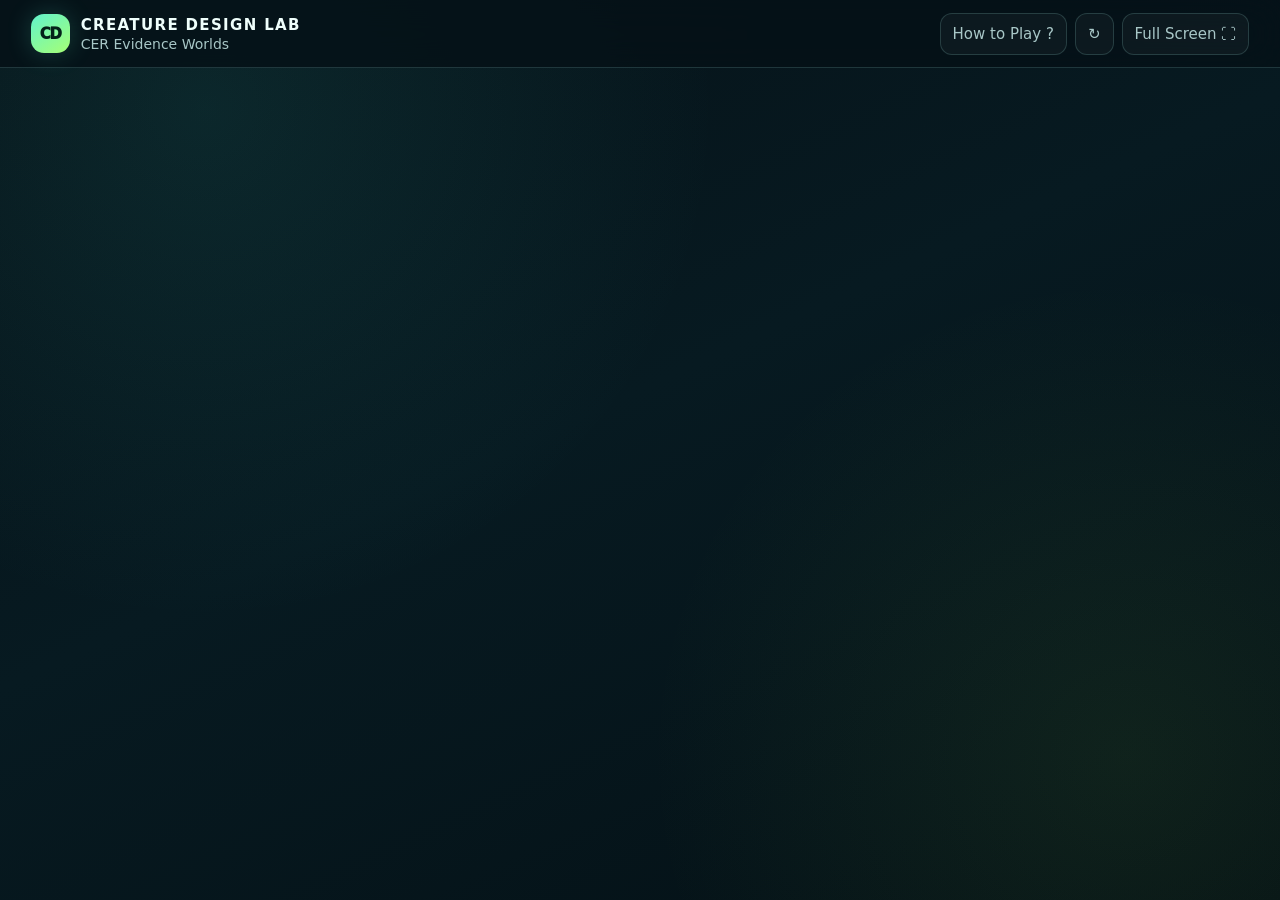
==== commit ad4355ed: "Update index.html" ====
--- a/creature-design-lab/index.html
+++ b/creature-design-lab/index.html
@@ -4,7 +4,7 @@
   <meta charset="UTF-8" />
   <meta name="viewport" content="width=device-width, initial-scale=1.0, viewport-fit=cover" />
   <meta name="theme-color" content="#07151b" />
-  <title>Creature Design Lab — CER Wildworld Expedition</title>
+  <title>Creature Design Lab — CER Evidence Worlds</title>
   <style>
     :root {
       --bg: #061117;
@@ -1319,6 +1319,275 @@
       .habitat-scene.scene-25d-ready .field-creature { width: min(38%,270px) !important; }
     }
 
+  
+
+    /* =========================================================
+       EVIDENCE-RICH FIELD DIORAMAS
+       Every F1-F6 object is tied to a real field observation.
+       ========================================================= */
+    .habitat-scene.scene-25d-ready {
+      background-image:
+        radial-gradient(circle at 50% 35%, rgba(255,255,255,.035), transparent 42%),
+        repeating-linear-gradient(112deg, rgba(255,255,255,.012) 0 1px, transparent 1px 9px);
+    }
+    .scenario-feature {
+      filter: drop-shadow(0 16px 22px rgba(0,0,0,.28)) saturate(1.18) brightness(1.12);
+    }
+    .decision-landmark {
+      width: clamp(96px, 16.5%, 134px);
+    }
+    .landmark-art { height: 74px; }
+
+    .field-evidence-plane {
+      position: absolute;
+      inset: -2%;
+      z-index: 6;
+      pointer-events: none;
+      transform-style: preserve-3d;
+      transform: translate3d(calc(var(--focus-mid) + var(--parallax-mid-x)), var(--parallax-mid-y), 34px) scale(1.015);
+      transition: transform .78s cubic-bezier(.2,.72,.2,1);
+    }
+    .field-clue {
+      --clue-scale: 1;
+      position: absolute;
+      left: var(--clue-x);
+      top: var(--clue-y);
+      width: clamp(76px, 12.5%, 108px);
+      aspect-ratio: 1.28;
+      padding: 0;
+      border: 0;
+      background: transparent;
+      color: var(--scene-accent);
+      cursor: pointer;
+      pointer-events: auto;
+      transform: translate(-50%,-50%) translateZ(var(--clue-z)) rotateX(-7deg) rotateZ(var(--clue-tilt)) scale(var(--clue-scale));
+      transform-origin: 50% 92%;
+      filter: drop-shadow(0 15px 12px rgba(0,0,0,.42));
+      transition: transform .28s ease, filter .28s ease, opacity .28s ease;
+      animation: none;
+    }
+    @keyframes clueBreathe {
+      from { transform: translate(-50%,-50%) translateZ(var(--clue-z)) rotateX(-7deg) rotateZ(var(--clue-tilt)) scale(var(--clue-scale)); }
+      to { transform: translate(-50%,calc(-50% - 4px)) translateZ(var(--clue-z)) rotateX(-5deg) rotateZ(var(--clue-tilt)) scale(calc(var(--clue-scale) * 1.015)); }
+    }
+    .field-clue:hover,
+    .field-clue:focus-visible,
+    .field-clue.linked-hover,
+    .field-clue.open {
+      --clue-scale: 1.12;
+      z-index: 14;
+      outline: none;
+      filter: drop-shadow(0 18px 18px rgba(0,0,0,.5)) drop-shadow(0 0 13px var(--scene-glow));
+    }
+    .field-clue.selected {
+      --clue-scale: 1.08;
+      z-index: 13;
+      filter: drop-shadow(0 18px 18px rgba(0,0,0,.5)) drop-shadow(0 0 18px var(--scene-accent));
+    }
+    .field-clue.selected .field-clue-art {
+      filter: saturate(1.35) brightness(1.13);
+    }
+    .field-clue-art {
+      width: 100%;
+      height: 100%;
+      display: block;
+      overflow: visible;
+      transition: filter .28s ease, transform .28s ease;
+      transform-origin: 50% 78%;
+      animation: clueArtFloat 3.4s ease-in-out infinite alternate;
+      animation-delay: var(--clue-delay);
+    }
+    @keyframes clueArtFloat { from { transform: translateY(0); } to { transform: translateY(-3px); } }
+    .field-clue-marker {
+      position: absolute;
+      right: -7px;
+      top: -7px;
+      min-width: 34px;
+      height: 34px;
+      padding: 0 7px;
+      display: grid;
+      place-items: center;
+      border: 2px solid rgba(239,255,251,.82);
+      border-radius: 999px;
+      color: #effffc;
+      background: rgba(4,18,23,.92);
+      box-shadow: 0 8px 18px rgba(0,0,0,.42), inset 0 0 0 2px rgba(255,255,255,.05);
+      font-size: 14px;
+      font-weight: 950;
+      letter-spacing: .02em;
+    }
+    .field-clue.selected .field-clue-marker {
+      color: #052019;
+      background: var(--scene-accent);
+      border-color: #effffc;
+    }
+    .field-clue.selected .field-clue-marker::after {
+      content: '✓';
+      position: absolute;
+      right: -8px;
+      bottom: -7px;
+      width: 18px;
+      height: 18px;
+      display: grid;
+      place-items: center;
+      border-radius: 50%;
+      color: #052019;
+      background: #effffc;
+      font-size: 12px;
+      font-weight: 950;
+      box-shadow: 0 4px 8px rgba(0,0,0,.35);
+    }
+    .field-clue::after {
+      content: '';
+      position: absolute;
+      left: 16%;
+      right: 16%;
+      bottom: -5px;
+      height: 9px;
+      border-radius: 50%;
+      background: rgba(0,0,0,.28);
+      filter: blur(4px);
+      z-index: -1;
+    }
+
+    .field-scan-readout {
+      position: absolute;
+      left: 29%;
+      right: 29%;
+      top: 13px;
+      z-index: 13;
+      min-height: 58px;
+      padding: 9px 13px;
+      display: grid;
+      align-content: center;
+      border: 1px solid rgba(234,255,250,.2);
+      border-radius: 13px;
+      color: #dff8f4;
+      background: linear-gradient(145deg, rgba(4,18,23,.9), rgba(8,31,38,.78));
+      box-shadow: 0 12px 28px rgba(0,0,0,.3), inset 0 0 24px rgba(97,242,204,.035);
+      backdrop-filter: blur(10px);
+      pointer-events: none;
+      transition: border-color .25s ease, box-shadow .25s ease, transform .25s ease;
+    }
+    .field-scan-readout.active {
+      border-color: rgba(97,242,204,.58);
+      box-shadow: 0 14px 30px rgba(0,0,0,.38), inset 0 0 28px rgba(97,242,204,.08), 0 0 0 2px rgba(97,242,204,.08);
+      transform: translateY(2px);
+    }
+    .field-scan-readout strong {
+      display: block;
+      color: var(--scene-accent);
+      font-size: 14px;
+      font-weight: 950;
+      letter-spacing: .08em;
+      text-transform: uppercase;
+    }
+    .field-scan-readout span {
+      display: block;
+      margin-top: 3px;
+      color: #e8fbf7;
+      font-size: 14px;
+      line-height: 1.3;
+    }
+    .field-scan-readout .scan-help {
+      color: #bad3d3;
+    }
+    .field-scan-legend {
+      position: absolute;
+      left: 12px;
+      bottom: 12px;
+      z-index: 13;
+      padding: 7px 10px;
+      border: 1px solid rgba(255,255,255,.14);
+      border-radius: 999px;
+      color: #d9efec;
+      background: rgba(4,16,21,.76);
+      backdrop-filter: blur(8px);
+      font-size: 14px;
+      font-weight: 750;
+      pointer-events: none;
+    }
+
+    .scene-detail-texture {
+      position: absolute;
+      inset: 0;
+      z-index: 10;
+      pointer-events: none;
+      opacity: .36;
+      mix-blend-mode: overlay;
+      background:
+        radial-gradient(circle at 17% 26%, rgba(255,255,255,.12) 0 1px, transparent 2px),
+        radial-gradient(circle at 72% 38%, rgba(255,255,255,.08) 0 1px, transparent 2px),
+        repeating-linear-gradient(101deg, transparent 0 18px, rgba(255,255,255,.025) 19px 20px);
+      background-size: 58px 58px, 76px 76px, auto;
+    }
+
+    .evidence-card {
+      display: grid;
+      grid-template-columns: 62px minmax(0,1fr);
+      align-items: center;
+      gap: 10px;
+      padding: 12px 12px 12px 39px;
+      min-height: 122px;
+    }
+    .evidence-thumb {
+      width: 62px;
+      height: 56px;
+      display: grid;
+      place-items: center;
+      color: var(--accent);
+      border: 1px solid rgba(255,255,255,.12);
+      border-radius: 12px;
+      overflow: hidden;
+      background: radial-gradient(circle at 50% 22%, rgba(255,255,255,.09), rgba(3,16,21,.78));
+      box-shadow: inset 0 0 18px rgba(97,242,204,.035);
+    }
+    .evidence-thumb .field-clue-art { width: 72px; height: 58px; }
+    .evidence-thumb svg { width: 100%; height: 100%; display: block; }
+    .evidence-content { min-width: 0; display: block; }
+    .evidence-index {
+      width: 25px;
+      height: 25px;
+      font-size: 12px;
+    }
+    .evidence-pick {
+      position: absolute;
+      right: 9px;
+      top: 9px;
+      padding: 4px 7px;
+      border-radius: 999px;
+      color: #052019;
+      background: var(--accent);
+      font-size: 12px;
+      font-weight: 950;
+      box-shadow: 0 6px 14px rgba(0,0,0,.25);
+    }
+    .evidence-card[data-clue-id]:hover .evidence-thumb,
+    .evidence-card[data-clue-id]:focus-visible .evidence-thumb,
+    .evidence-card.selected .evidence-thumb {
+      border-color: rgba(97,242,204,.58);
+      box-shadow: inset 0 0 18px rgba(97,242,204,.08), 0 0 14px rgba(97,242,204,.13);
+    }
+    .evidence-card .evidence-source { margin-right: 42px; }
+
+    @media (max-width: 1180px) {
+      .field-scan-readout { left: 24%; right: 24%; }
+      .field-clue { width: clamp(72px, 11.5%, 98px); }
+    }
+    @media (max-width: 760px) {
+      .field-scan-readout {
+        left: 10px;
+        right: 10px;
+        top: 73px;
+        min-height: 58px;
+      }
+      .field-scan-legend { left: 9px; bottom: 8px; font-size: 12px; }
+      .field-clue { width: clamp(62px, 15%, 82px); }
+      .decision-landmark { width: 28%; }
+      .evidence-card { grid-template-columns: 54px minmax(0,1fr); }
+      .evidence-thumb { width: 54px; height: 50px; }
+    }
+
   </style>
 </head>
 <body>
@@ -1326,7 +1595,7 @@
     <header class="topbar">
       <button class="brand" id="homeButton" aria-label="Return to main menu">
         <span class="brand-mark">CD</span>
-        <span class="brand-copy"><strong>Creature Design Lab</strong><span>CER Wildworld Expedition</span></span>
+        <span class="brand-copy"><strong>Creature Design Lab</strong><span>CER Evidence Worlds</span></span>
       </button>
       <div class="top-status" id="topStatus"></div>
       <div class="top-actions">
@@ -1344,7 +1613,7 @@
     (() => {
       'use strict';
 
-      const STORAGE_KEY = 'creature-design-lab-cer-wildworld-v2';
+      const STORAGE_KEY = 'creature-design-lab-cer-wildworld-v3-evidence';
       const BIO_BUDGET = 20;
 
       const TAG_LABELS = {
@@ -2457,6 +2726,3059 @@
         'highlands-storm':    {motifs:['crevice','snow','shrub'], layout:'horizon', light:[22,16]}
       };
 
+
+
+      const FIELD_CLUE_LAYOUTS = {
+        fan: [[11,52,44,.92,-4],[27,64,70,.86,3],[41,48,28,.8,-2],[59,48,34,.82,2],[73,64,76,.88,-3],[89,52,48,.92,4]],
+        terraces: [[11,54,42,.92,-4],[27,67,78,.86,3],[42,47,26,.82,-2],[58,61,66,.84,2],[74,44,22,.8,-3],[89,63,72,.9,4]],
+        horizon: [[11,54,44,.92,-4],[27,46,28,.82,3],[42,63,72,.88,-2],[58,46,30,.82,2],[73,63,74,.88,-3],[89,54,46,.92,4]]
+      };
+
+      function getFieldCluePositions(layout, situationId) {
+        const base = FIELD_CLUE_LAYOUTS[layout] || FIELD_CLUE_LAYOUTS.fan;
+        const seed = hashString(situationId || 'field');
+        return base.map((entry,index) => {
+          const nudge = (((seed >>> ((index % 4) * 5)) & 7) - 3) * .55;
+          return [entry[0] + nudge, entry[1] + (index % 2 ? nudge * .35 : -nudge * .25), entry[2], entry[3], entry[4]];
+        });
+      }
+
+      function getEvidenceCode(item, situation, pool) {
+        const fieldIndex = (situation?.evidence || []).findIndex(entry => entry.id === item.id);
+        if (fieldIndex >= 0) return `F${fieldIndex + 1}`;
+        const genome = (pool || []).filter(entry => entry.source === 'Genome evidence');
+        const genomeIndex = genome.findIndex(entry => entry.id === item.id);
+        return `G${Math.max(0, genomeIndex) + 1}`;
+      }
+
+      function evidenceVisualFlags(text) {
+        const t = String(text || '').toLowerCase();
+        return {
+          urban: /(rooftop|service tunnel|street level|storage room|vehicle|bridge|automated|machine|building|nest|refuse|package|panel|door)/.test(t),
+          ice: /(ice|snow|whiteout|frozen|freezing|cold)/.test(t),
+          volcano: /(lava|vent|fissure|thermal|ash|eruption|corrosive|geothermal)/.test(t),
+          water: /(water|spring|channel|pool|flood|current|moisture|wet|underpass|vapor|tide)/.test(t),
+          carcass: /(carcass|remains|bones|tissue|hide)/.test(t),
+          plant: /(plant|leaf|leaves|lichen|fruit|seed|fung|mat|shrub|vine|branch|flower|meadow|reed)/.test(t),
+          animal: /(herd|animal|fish|crab|insect|swarm|predator|prey|species)/.test(t),
+          terrain: /(canyon|ridge|rock|ledge|overhang|tunnel|chamber|crevice|basin|valley|mudflat|dune|salt flat|floor|shelf|wall|pass|gap)/.test(t),
+          weather: /(storm|wind|crosswind|downdraft|whiteout|ashfall|airflow)/.test(t),
+          tracks: /(track|scratch|footprint)/.test(t),
+          droplets: /(droplet|moisture|wet|vapor)/.test(t),
+          hazard: /(disease|toxin|chemical|parasite|spore|fungal|corrosive|gas|contamination|infection|stale|abrasive|bacterial)/.test(t),
+          predator: /(predator|hunter|defensive groups)/.test(t),
+          debris: /(stone|shard|debris|metal|loose|falling rock|broken)/.test(t),
+          dark: /(night|moon|dark|dusk|light)/.test(t),
+          time: /(hour|minute|quick|before|shortest|longer|several hours|rapid|within)/.test(t),
+          distance: /(kilometer|distance|far side|route|travel|cross|toward|beyond)/.test(t),
+          air: /(air|oxygen|breathing|ventilation|fresh air)/.test(t),
+          group: /(group|population|individual|contact|cooperative|together)/.test(t),
+          heavy: /(heavy|large armored|weight|dense body)/.test(t),
+          heat: /(heat|warm|sun|temperature|thermal)/.test(t),
+          shelter: /(shelter|protected|cover|hollow|chamber|nest|overhang|blocks|calm pocket)/.test(t),
+          exposed: /(exposed|visible|open gap|no shelter)/.test(t)
+        };
+      }
+
+      function renderEvidenceDiorama(item, index, envId, compact = false) {
+        const text = String(item?.text || '');
+        const t = text.toLowerCase();
+        const f = evidenceVisualFlags(text);
+        const palette = WORLD_SCENE_PALETTES[envId] || WORLD_SCENE_PALETTES.canopy;
+        const uid = `ev${hashString(`${envId}-${item?.id || index}`)}`;
+        const primary = [];
+        const overlays = [];
+
+        if (f.urban) {
+          primary.push(`<g><rect x="34" y="47" width="49" height="55" rx="5" fill="${palette.shadow}"/><rect x="88" y="34" width="57" height="68" rx="5" fill="${palette.mid}"/><g fill="rgba(255,226,137,.58)"><rect x="43" y="58" width="10" height="8"/><rect x="61" y="58" width="10" height="8"/><rect x="99" y="48" width="11" height="8"/><rect x="119" y="48" width="11" height="8"/></g><path d="M25 105H153" stroke="rgba(230,255,251,.42)" stroke-width="6" stroke-dasharray="18 10"/></g>`);
+          if (/tunnel|underpass/.test(t)) primary.push(`<path d="M46 108Q90 55 134 108" fill="${palette.shadow}" stroke="${palette.accent}" stroke-opacity=".48" stroke-width="5"/><path d="M66 108Q90 79 114 108" fill="rgba(3,14,18,.92)"/>`);
+          if (/storage|package/.test(t)) primary.push(`<g transform="translate(61 70)"><rect width="34" height="27" rx="3" fill="#d8aa63"/><path d="M0 10h34M17 0v27" stroke="rgba(70,44,25,.55)" stroke-width="3"/></g>`);
+          if (/vehicle/.test(t)) primary.push(`<g transform="translate(103 87)"><rect x="0" y="0" width="42" height="17" rx="5" fill="#6d7b88"/><path d="M8 0l8-10h17l7 10" fill="#8799a7"/><circle cx="10" cy="18" r="5" fill="#152029"/><circle cx="33" cy="18" r="5" fill="#152029"/></g>`);
+          if (/refuse/.test(t)) primary.push(`<g transform="translate(42 82)" fill="#7b7162"><path d="M0 26l17-31 21 31z"/><path d="M22 26L43 0l21 26z"/><rect x="8" y="7" width="13" height="9" fill="#a98d62"/></g>`);
+        } else if (f.carcass) {
+          primary.push(`<g transform="translate(42 56)"><path d="M15 50q28-33 65-8q15 10 33 1q-11 27-49 27q-38 0-49-20z" fill="#8f725e" stroke="#d4b58e" stroke-width="4"/><circle cx="99" cy="43" r="13" fill="#b49570"/><circle cx="103" cy="39" r="3" fill="#251d1b"/><path d="M22 65l-15 23m45-16l-6 25m42-28l12 24" stroke="#d7c1a3" stroke-width="6" stroke-linecap="round"/></g>`);
+          if (/frozen|ice/.test(t)) overlays.push(`<path d="M30 97Q90 78 151 100" fill="none" stroke="rgba(210,250,255,.72)" stroke-width="8"/><g fill="rgba(225,252,255,.72)"><circle cx="54" cy="50" r="4"/><circle cx="130" cy="62" r="3"/></g>`);
+        } else if (f.water) {
+          primary.push(`<g><ellipse cx="90" cy="98" rx="62" ry="23" fill="url(#${uid}water)" stroke="rgba(205,255,251,.55)" stroke-width="3"/><path d="M38 96q17-9 34 0t35 0t35 0" fill="none" stroke="rgba(225,255,253,.68)" stroke-width="4" stroke-linecap="round"/><path d="M51 105q15-7 30 0t30 0" fill="none" stroke="rgba(225,255,253,.38)" stroke-width="3"/></g>`);
+          if (/spring|vent/.test(t)) primary.push(`<g><path d="M88 76c-13-19-3-35 3-48c9 14 16 28 3 48" fill="rgba(223,255,250,.55)"/><path d="M75 84q15-19 30 0" fill="none" stroke="${palette.accent}" stroke-width="5"/></g>`);
+          if (/current|flows|carries/.test(t)) overlays.push(`<g fill="none" stroke="${palette.accent}" stroke-width="4" stroke-linecap="round"><path d="M48 111h58"/><path d="M99 103l13 8-13 8"/></g>`);
+          if (/fish/.test(t)) overlays.push(`<g fill="${palette.accent}" opacity=".82"><path d="M60 95q13-11 26 0q-13 11-26 0z"/><path d="M60 95l-10-8v16z"/><path d="M106 104q11-9 22 0q-11 9-22 0z"/><path d="M106 104l-9-7v14z"/></g>`);
+        } else if (f.plant) {
+          primary.push(`<g transform="translate(37 35)"><path d="M53 79V31" stroke="#5ea96f" stroke-width="8" stroke-linecap="round"/><path d="M53 55c-29 2-40-15-40-35c26-2 43 10 40 35z" fill="#79c982" stroke="#b6f0a3" stroke-width="3"/><path d="M53 44c27 2 40-13 42-34c-27-4-44 9-42 34z" fill="#5faa70" stroke="#b6f0a3" stroke-width="3"/><path d="M29 83q24-27 48 0" fill="#397a4d"/></g>`);
+          if (/fruit/.test(t)) overlays.push(`<g fill="#ffb85c" stroke="#ffe3a0" stroke-width="2"><circle cx="70" cy="62" r="9"/><circle cx="111" cy="55" r="10"/><circle cx="95" cy="82" r="8"/></g>`);
+          if (/seed/.test(t)) overlays.push(`<g fill="#d6b26b"><ellipse cx="70" cy="78" rx="8" ry="13"/><ellipse cx="111" cy="74" rx="8" ry="13"/></g>`);
+          if (/lichen|mat|fung/.test(t)) overlays.push(`<g fill="#a9df79" opacity=".85"><circle cx="57" cy="104" r="12"/><circle cx="82" cy="101" r="15"/><circle cx="109" cy="106" r="13"/><circle cx="132" cy="101" r="10"/></g>`);
+          if (/vine|branch/.test(t)) overlays.push(`<path d="M20 85Q80 25 157 66" fill="none" stroke="#5b8a50" stroke-width="9" stroke-linecap="round"/><path d="M58 57q8 13 18 0m25-13q8 13 18 0" fill="none" stroke="#9bd07c" stroke-width="4"/>`);
+          if (/droplet|moisture|wet/.test(t)) overlays.push(`<g fill="rgba(161,240,255,.8)"><path d="M65 48c7 10 10 14 10 20a10 10 0 0 1-20 0c0-6 3-10 10-20z"/><path d="M121 36c6 9 9 13 9 18a9 9 0 0 1-18 0c0-5 3-9 9-18z"/></g>`);
+        } else if (f.animal) {
+          primary.push(`<g fill="${palette.mid}" stroke="${palette.accent}" stroke-opacity=".55" stroke-width="3"><g transform="translate(30 62)"><ellipse cx="31" cy="24" rx="27" ry="16"/><circle cx="58" cy="17" r="11"/><path d="M16 36l-5 25m24-24l-2 25m32-36l8-13" fill="none" stroke-width="6" stroke-linecap="round"/></g><g transform="translate(86 74) scale(.72)"><ellipse cx="31" cy="24" rx="27" ry="16"/><circle cx="58" cy="17" r="11"/><path d="M16 36l-5 25m24-24l-2 25" fill="none" stroke-width="6" stroke-linecap="round"/></g></g>`);
+          if (/fish/.test(t)) primary.splice(0,1,`<g fill="${palette.accent}" opacity=".88"><path d="M36 82q28-24 56 0q-28 24-56 0z"/><path d="M36 82L16 65v34z"/><path d="M92 82q22-18 44 0q-22 18-44 0z"/><path d="M136 82l18-14v28z"/><circle cx="80" cy="77" r="3" fill="#07151b"/></g>`);
+          if (/crab/.test(t)) primary.splice(0,1,`<g transform="translate(42 47)" fill="${palette.mid}" stroke="${palette.accent}" stroke-width="4" stroke-linecap="round"><ellipse cx="48" cy="45" rx="34" ry="23"/><path d="M18 38L0 22M18 50L0 66M78 38l18-16M78 50l18 16M34 25L27 5M62 25l7-20"/><circle cx="27" cy="5" r="5"/><circle cx="69" cy="5" r="5"/></g>`);
+          if (/insect|swarm/.test(t)) primary.splice(0,1,`<g fill="${palette.accent}" opacity=".86">${[[48,55],[83,36],[112,64],[66,91],[132,97]].map(([x,y]) => `<g transform="translate(${x} ${y})"><ellipse rx="10" ry="7"/><path d="M-8-2l-14-10m14 17l-15 11m31-18l14-10m-14 17l15 11" stroke="${palette.accent}" stroke-width="3"/></g>`).join('')}</g>`);
+        } else if (f.ice) {
+          primary.push(`<g><path d="M22 108L48 62l30 28l26-54l52 72z" fill="rgba(214,247,255,.78)" stroke="rgba(248,255,255,.86)" stroke-width="4"/><path d="M26 111h128" stroke="#8fc8db" stroke-width="8"/><path d="M66 111l12-23l13 11l14-34" fill="none" stroke="#588fa6" stroke-width="4"/></g>`);
+          if (/plate|fractur|rotate/.test(t)) overlays.push(`<g fill="rgba(213,247,255,.72)" stroke="#6ea8bd" stroke-width="3"><path d="M24 103l34-20l30 21l-34 16z"/><path d="M94 100l28-22l35 18l-26 20z"/></g>`);
+          if (/snowbank|snowfield|hollow/.test(t)) overlays.push(`<path d="M28 112Q90 48 152 112" fill="rgba(235,253,255,.86)" stroke="#b6dfeb" stroke-width="4"/>`);
+        } else if (f.volcano) {
+          primary.push(`<g><path d="M26 112l36-68l24 35l22-48l45 81z" fill="${palette.shadow}" stroke="${palette.mid}" stroke-width="5"/><path d="M56 112q16-29 30 0m20 0q15-37 30 0" fill="none" stroke="#ff7b38" stroke-width="8" filter="url(#${uid}glow)"/></g>`);
+          if (/vent|vapor|gas/.test(t)) overlays.push(`<g fill="none" stroke="rgba(230,244,235,.62)" stroke-width="6" stroke-linecap="round"><path d="M88 75q-18-20 0-36q18-17 0-31M112 73q-15-17 0-30q14-14 0-26"/></g>`);
+          if (/fissure|crack/.test(t)) overlays.push(`<path d="M38 110l24-20l17 8l25-34l34 45" fill="none" stroke="#ff8b42" stroke-width="7" filter="url(#${uid}glow)"/>`);
+        } else if (f.terrain) {
+          primary.push(`<g><path d="M20 110L55 48l32 37l24-54l49 79z" fill="${palette.shadow}" stroke="${palette.mid}" stroke-width="5"/><path d="M38 109Q90 72 143 109" fill="rgba(5,18,22,.72)" stroke="${palette.accent}" stroke-opacity=".36" stroke-width="4"/></g>`);
+          if (/tunnel|chamber|crevice|overhang/.test(t)) overlays.push(`<path d="M48 111Q90 52 132 111" fill="${palette.shadow}" stroke="${palette.accent}" stroke-opacity=".48" stroke-width="5"/><path d="M67 111Q90 78 113 111" fill="#061217"/>`);
+          if (/ledge|ridge|pass|valley/.test(t)) overlays.push(`<path d="M24 100Q56 75 86 94T155 78" fill="none" stroke="rgba(238,255,252,.52)" stroke-width="7" stroke-linecap="round"/>`);
+        } else if (f.weather) {
+          primary.push(`<g><path d="M40 77q4-25 28-25q12-23 38-8q25-6 34 18q20 3 20 22H35q0-6 5-7z" fill="${palette.mid}" stroke="rgba(230,255,252,.45)" stroke-width="4"/><g fill="none" stroke="${palette.accent}" stroke-width="5" stroke-linecap="round"><path d="M34 97h72"/><path d="M94 88l14 9-14 9"/><path d="M64 113h79"/><path d="M131 104l14 9-14 9"/></g></g>`);
+        } else {
+          primary.push(`<g fill="${palette.mid}" stroke="${palette.accent}" stroke-opacity=".4" stroke-width="4"><path d="M27 111l31-57l28 35l25-48l42 70z"/><circle cx="92" cy="53" r="13" fill="${palette.accent}" opacity=".45"/></g>`);
+        }
+
+        if (f.tracks) overlays.push(`<g fill="rgba(239,255,251,.78)">${[[39,104,-12],[62,93,7],[87,105,-8],[113,91,10],[137,101,-6]].map(([x,y,r]) => `<g transform="translate(${x} ${y}) rotate(${r})"><ellipse cx="0" cy="5" rx="5" ry="8"/><circle cx="-6" cy="-3" r="2.5"/><circle cx="0" cy="-5" r="2.5"/><circle cx="6" cy="-3" r="2.5"/></g>`).join('')}</g>`);
+        if (f.predator) overlays.push(`<g fill="#ff7777" filter="url(#${uid}glow)"><ellipse cx="32" cy="42" rx="7" ry="4"/><ellipse cx="50" cy="42" rx="7" ry="4"/></g>`);
+        if (f.hazard) overlays.push(`<g fill="rgba(255,126,128,.58)" stroke="rgba(255,224,224,.35)" stroke-width="2">${[[43,37,6],[69,26,5],[119,35,7],[142,55,5],[104,18,4]].map(([x,y,r]) => `<circle cx="${x}" cy="${y}" r="${r}"/>`).join('')}</g>`);
+        if (f.weather && !primary.join('').includes('M40 77')) overlays.push(`<g fill="none" stroke="rgba(235,255,252,.62)" stroke-width="4" stroke-linecap="round"><path d="M28 35h75"/><path d="M91 27l14 8-14 8"/><path d="M73 51h72"/><path d="M133 43l14 8-14 8"/></g>`);
+        if (f.debris) overlays.push(`<g fill="#a8aeb2" stroke="#e1ecee" stroke-width="2"><path d="M29 111l13-27l18 27z"/><path d="M117 111l12-31l21 31z"/><path d="M79 115l9-22l14 22z"/></g>`);
+        if (f.dark) overlays.push(`<path d="M145 18a17 17 0 1 0 13 26a20 20 0 0 1-13-26z" fill="#e7f4c7" opacity=".82"/>`);
+        if (f.time) overlays.push(`<g transform="translate(22 18)"><circle cx="15" cy="15" r="13" fill="rgba(7,23,29,.82)" stroke="#f4dc8d" stroke-width="3"/><path d="M15 7v9l7 5" fill="none" stroke="#f4dc8d" stroke-width="3" stroke-linecap="round"/></g>`);
+        if (f.distance) overlays.push(`<g transform="translate(139 61)"><path d="M0 47V0" stroke="#e9f7f3" stroke-width="4"/><path d="M0 4h25l-8 10l8 10H0" fill="${palette.accent}" opacity=".82"/></g>`);
+        if (f.air) overlays.push(`<g fill="none" stroke="rgba(217,251,255,.72)" stroke-width="4" stroke-linecap="round"><path d="M45 29q15-12 30 0t30 0"/><path d="M64 42q13-9 26 0t26 0"/></g>`);
+        if (f.heat) overlays.push(`<g fill="none" stroke="#ffbd68" stroke-width="4" stroke-linecap="round"><path d="M37 26q-8 10 0 20q8 10 0 20M55 20q-8 10 0 20q8 10 0 20"/></g>`);
+        if (f.group) overlays.push(`<g fill="rgba(228,255,248,.7)"><circle cx="129" cy="82" r="5"/><circle cx="145" cy="87" r="5"/><circle cx="137" cy="69" r="5"/><path d="M120 105q9-20 18 0m-2 0q9-19 18 0m-25-11q8-20 16 0"/></g>`);
+        if (f.exposed) overlays.push(`<g transform="translate(145 22)"><circle r="13" fill="#ffe49a"/><g stroke="#ffe49a" stroke-width="3">${[0,45,90,135].map(a => `<path d="M0-20V-28" transform="rotate(${a})"/>`).join('')}</g></g>`);
+
+        const aria = compact ? '' : ` role="img" aria-label="${escapeHTML(text)}"`;
+        return `<svg class="field-clue-art" viewBox="0 0 180 140" preserveAspectRatio="xMidYMid meet"${aria}>
+          <defs>
+            <linearGradient id="${uid}ground" x1="0" y1="0" x2="0" y2="1"><stop offset="0" stop-color="${palette.mid}"/><stop offset="1" stop-color="${palette.shadow}"/></linearGradient>
+            <radialGradient id="${uid}water"><stop offset="0" stop-color="rgba(174,255,246,.82)"/><stop offset="1" stop-color="rgba(35,126,157,.66)"/></radialGradient>
+            <filter id="${uid}glow" x="-80%" y="-80%" width="260%" height="260%"><feGaussianBlur stdDeviation="2.6" result="b"/><feMerge><feMergeNode in="b"/><feMergeNode in="SourceGraphic"/></feMerge></filter>
+          </defs>
+          <ellipse cx="90" cy="124" rx="67" ry="12" fill="rgba(0,0,0,.28)"/>
+          <path d="M18 116Q90 86 162 116L151 130Q90 143 29 130Z" fill="url(#${uid}ground)" stroke="rgba(235,255,250,.18)" stroke-width="2"/>
+          ${primary.join('')}${overlays.join('')}
+        </svg>`;
+      }
+
+      function renderGenomeEvidenceIcon(item) {
+        const risk = String(item?.id || '').includes('risk');
+        const accent = risk ? '#ffb36b' : '#73f2cc';
+        return `<svg viewBox="0 0 80 70" aria-hidden="true"><g fill="none" stroke="${accent}" stroke-width="4" stroke-linecap="round"><path d="M22 8c34 12 34 42 0 54M58 8c-34 12-34 42 0 54"/><path d="M27 17h26M22 29h36M22 42h36M27 54h26"/></g>${risk ? '<path d="M40 18l18 34H22z" fill="rgba(255,179,107,.18)" stroke="#ffb36b" stroke-width="3"/><path d="M40 30v11m0 7v1" stroke="#ffcf99" stroke-width="4" stroke-linecap="round"/>' : '<circle cx="40" cy="35" r="7" fill="rgba(115,242,204,.22)" stroke="#73f2cc" stroke-width="3"/>'}</svg>`;
+      }
+
+      function renderFieldEvidencePlane(env, situation, blueprint) {
+        const positions = getFieldCluePositions(blueprint?.layout, situation?.id);
+        const selected = savedRun?.selectedEvidence || [];
+        return `<div class="field-evidence-plane" aria-label="Interactive field evidence">
+          ${(situation?.evidence || []).map((item,index) => {
+            const [x,y,z,scale,tilt] = positions[index] || positions[0];
+            const isSelected = selected.includes(item.id);
+            return `<button class="field-clue ${isSelected ? 'selected' : ''}" type="button" data-action="inspect-clue" data-clue-id="${escapeHTML(item.id)}" data-clue-label="F${index + 1}" data-clue-text="${escapeHTML(item.text)}" aria-label="Inspect field clue F${index + 1}: ${escapeHTML(item.text)}" style="--clue-x:${x}%;--clue-y:${y}%;--clue-z:${z}px;--clue-scale:${scale};--clue-tilt:${tilt}deg;--clue-delay:${(-index * .37).toFixed(2)}s">
+              ${renderEvidenceDiorama(item,index,env.id)}<span class="field-clue-marker">F${index + 1}</span>
+            </button>`;
+          }).join('')}
+        </div>`;
+      }
+
+      function renderFieldScanReadout(situation) {
+        const selectedId = (savedRun?.selectedEvidence || []).find(id => (situation?.evidence || []).some(item => item.id === id));
+        const selectedIndex = (situation?.evidence || []).findIndex(item => item.id === selectedId);
+        const selectedItem = selectedIndex >= 0 ? situation.evidence[selectedIndex] : null;
+        return `<div class="field-scan-readout ${selectedItem ? 'active' : ''}" aria-live="polite">
+          <strong>${selectedItem ? `Selected field clue F${selectedIndex + 1}` : 'Field evidence scan'}</strong>
+          <span class="${selectedItem ? '' : 'scan-help'}">${selectedItem ? escapeHTML(selectedItem.text) : 'Inspect the six illustrated objects labeled F1-F6. They are observations, not answer markers.'}</span>
+        </div><div class="field-scan-legend">Click F1-F6 to inspect • Selected evidence glows</div>`;
+      }
+
+
+      function renderScenarioBackdrop(env, situation, claimId) {
+        const blueprint = SCENE_BLUEPRINTS[situation?.id] || {motifs:['route','route','route'],layout:'fan',light:[72,18]};
+        const palette = WORLD_SCENE_PALETTES[env.id] || WORLD_SCENE_PALETTES.canopy;
+        return `<div class="scene-25d" aria-hidden="true">
+          <div class="depth-layer depth-far">${renderWorldFarLayer(env.id,palette)}</div>
+          <div class="depth-layer depth-mid">
+            <div class="scene-depth-haze"></div>
+            <div class="scenario-feature-wrap">${renderScenarioFeature(situation?.id)}</div>
+            ${renderSceneRoutes(situation,claimId)}
+            ${renderSceneLandmarks(situation,blueprint,claimId)}
+            <div class="scene-lighting"></div>
+          </div>
+        </div>${renderFieldEvidencePlane(env,situation,blueprint)}`;
+      }
+
+      function renderScenarioForeground(env) {
+        const palette = WORLD_SCENE_PALETTES[env.id] || WORLD_SCENE_PALETTES.canopy;
+        return `<div class="scene-near-25d" aria-hidden="true"><div class="depth-layer depth-near">${renderWorldNearLayer(env.id,palette)}</div></div>`;
+      }
+
+      function getLandmarkPositions(layout) {
+        if (layout === 'terraces') return [[21,42,14],[50,27,-2],[79,43,20]];
+        if (layout === 'horizon') return [[21,34,2],[50,29,12],[79,35,4]];
+        return [[21,39,12],[50,30,-2],[79,40,18]];
+      }
+
+      function renderSceneLandmarks(situation, blueprint, claimId) {
+        const positions = getLandmarkPositions(blueprint.layout);
+        return situation.claims.map((claim,index) => {
+          const selected = claim.id === claimId;
+          const dimmed = claimId && !selected;
+          const [x,y,z] = positions[index] || positions[1];
+          const motif = blueprint.motifs[index] || 'route';
+          return `<div class="decision-landmark ${selected ? 'selected' : ''} ${dimmed ? 'dimmed' : ''}" style="--landmark-x:${x}%;--landmark-y:${y}%;--landmark-z:${z}px">
+            <div class="landmark-art">${renderLandmarkIcon(motif)}</div>
+            <div class="landmark-copy"><strong>${escapeHTML(claim.short)}</strong><span>${escapeHTML(claim.risk)} path</span></div>
+          </div>`;
+        }).join('');
+      }
+
+      function renderSceneRoutes(situation, claimId) {
+        const paths = [
+          'M500 598 C430 520 300 500 210 315',
+          'M500 598 C505 500 500 425 500 255',
+          'M500 598 C575 520 700 500 790 320'
+        ];
+        return `<svg class="scene-routes" viewBox="0 0 1000 600" preserveAspectRatio="none">${situation.claims.map((claim,index) => `<path class="route-path ${claim.id === claimId ? 'selected' : ''}" d="${paths[index]}"/>`).join('')}</svg>`;
+      }
+
+      function renderWorldFarLayer(id, palette) {
+        const wrap = body => `<svg class="world-far-art" viewBox="0 0 1000 600" preserveAspectRatio="xMidYMid slice">${body}</svg>`;
+        if (id === 'desert') return wrap(`<circle cx="820" cy="104" r="72" fill="rgba(255,236,157,.42)"/><path d="M-30 395 Q160 260 350 376 T760 340 T1050 362 V640 H-30Z" fill="${palette.shadow}" opacity=".5"/><path d="M-40 445 Q170 330 385 430 T785 390 T1060 425 V640 H-40Z" fill="${palette.mid}" opacity=".45"/><path d="M0 455 Q175 402 355 458 T710 446 T1000 432" fill="none" stroke="rgba(255,224,161,.18)" stroke-width="8"/>`);
+        if (id === 'polar') return wrap(`<path d="M-30 410 L115 215 L245 392 L390 155 L535 397 L700 188 L865 390 L1040 245 V640 H-30Z" fill="${palette.shadow}" opacity=".6"/><path d="M-20 438 L130 302 L250 425 L405 250 L550 432 L735 290 L880 425 L1030 332 V640 H-20Z" fill="${palette.mid}" opacity=".45"/><path d="M90 120 Q320 20 560 115 T930 80" fill="none" stroke="rgba(173,255,235,.16)" stroke-width="30" stroke-linecap="round"/>`);
+        if (id === 'mangrove') return wrap(`<rect y="350" width="1000" height="250" fill="${palette.shadow}" opacity=".5"/><path d="M0 415 Q180 370 360 420 T720 402 T1000 390" fill="none" stroke="rgba(138,255,226,.18)" stroke-width="15"/><g fill="${palette.mid}" opacity=".53"><rect x="70" y="120" width="30" height="350" rx="15"/><rect x="240" y="70" width="38" height="410" rx="18"/><rect x="735" y="95" width="35" height="385" rx="17"/><rect x="900" y="145" width="28" height="330" rx="14"/></g><g fill="rgba(75,153,95,.36)"><ellipse cx="105" cy="115" rx="120" ry="70"/><ellipse cx="255" cy="80" rx="150" ry="75"/><ellipse cx="760" cy="85" rx="150" ry="75"/><ellipse cx="915" cy="130" rx="120" ry="65"/></g>`);
+        if (id === 'cavern') return wrap(`<path d="M0 0 H1000 V600 H0Z M105 500 Q165 125 500 95 Q840 120 905 500 Z" fill="${palette.shadow}" fill-rule="evenodd" opacity=".78"/><path d="M120 510 Q205 180 500 155 Q790 180 880 510" fill="none" stroke="${palette.mid}" stroke-width="26" opacity=".33"/><g fill="rgba(111,231,255,.2)"><circle cx="230" cy="350" r="12"/><circle cx="270" cy="325" r="8"/><circle cx="760" cy="340" r="11"/><circle cx="805" cy="315" r="7"/></g>`);
+        if (id === 'canopy') return wrap(`<rect width="1000" height="600" fill="${palette.shadow}" opacity=".28"/><g fill="${palette.mid}" opacity=".46"><rect x="80" y="40" width="55" height="510" rx="25"/><rect x="260" y="0" width="65" height="560" rx="28"/><rect x="715" y="0" width="64" height="560" rx="28"/><rect x="900" y="60" width="48" height="500" rx="22"/></g><g fill="rgba(70,143,76,.4)"><ellipse cx="80" cy="75" rx="190" ry="105"/><ellipse cx="325" cy="35" rx="230" ry="115"/><ellipse cx="700" cy="35" rx="235" ry="115"/><ellipse cx="930" cy="85" rx="190" ry="100"/></g><path d="M0 375 Q220 305 480 360 T1000 330" fill="none" stroke="rgba(175,255,120,.13)" stroke-width="18"/>`);
+        if (id === 'caldera') return wrap(`<path d="M-20 430 L115 275 L230 410 L385 185 L520 410 L705 235 L850 405 L1020 250 V640 H-20Z" fill="${palette.shadow}" opacity=".75"/><path d="M-10 462 L170 345 L315 445 L505 300 L670 450 L840 330 L1010 430 V640 H-10Z" fill="${palette.mid}" opacity=".48"/><path d="M0 472 Q160 438 310 470 T610 466 T1000 450" fill="none" stroke="rgba(255,111,52,.32)" stroke-width="13"/>`);
+        if (id === 'metro') return wrap(`<rect y="405" width="1000" height="195" fill="${palette.shadow}" opacity=".74"/><g fill="${palette.mid}" opacity=".54"><rect x="25" y="170" width="125" height="300"/><rect x="175" y="95" width="160" height="375"/><rect x="390" y="205" width="120" height="265"/><rect x="550" y="70" width="170" height="400"/><rect x="760" y="145" width="215" height="325"/></g><g fill="rgba(255,225,133,.22)"><path d="M55 220h65v14H55zM55 260h65v14H55zM205 145h90v15h-90zM590 125h90v15h-90zM800 195h130v15H800z"/></g><path d="M0 385 L1000 310" stroke="rgba(115,242,244,.18)" stroke-width="7"/>`);
+        return wrap(`<path d="M-25 435 L140 230 L285 410 L455 150 L610 415 L775 220 L1025 390 V640 H-25Z" fill="${palette.shadow}" opacity=".64"/><path d="M-20 465 L175 335 L330 445 L500 285 L670 450 L830 330 L1020 430 V640 H-20Z" fill="${palette.mid}" opacity=".48"/><g fill="rgba(235,250,255,.18)"><ellipse cx="220" cy="145" rx="180" ry="38"/><ellipse cx="760" cy="120" rx="210" ry="42"/></g>`);
+      }
+
+      function renderWorldNearLayer(id, palette) {
+        const wrap = body => `<svg viewBox="0 0 1000 600" preserveAspectRatio="xMidYMid slice">${body}</svg>`;
+        if (id === 'desert') return wrap(`<path d="M-40 560 Q125 500 260 555 T545 548 T1040 535 V650 H-40Z" fill="${palette.shadow}" opacity=".88"/><g fill="${palette.mid}" opacity=".72"><path d="M18 540l80-130 70 145z"/><path d="M835 560l78-155 95 165z"/></g><g stroke="rgba(228,186,101,.42)" stroke-width="8" stroke-linecap="round"><path d="M155 555v-75m0 22l-30-25m30 10l32-34M790 565v-70m0 20l-28-20"/></g>`);
+        if (id === 'polar') return wrap(`<path d="M-30 535 Q145 470 315 545 T690 532 T1030 510 V650 H-30Z" fill="rgba(225,248,255,.72)"/><g fill="${palette.mid}" opacity=".7"><path d="M15 570l95-190 90 200z"/><path d="M820 580l90-210 115 220z"/></g><path d="M0 535 Q200 515 400 540 T800 525 T1000 530" fill="none" stroke="rgba(255,255,255,.66)" stroke-width="18"/>`);
+        if (id === 'mangrove') return wrap(`<path d="M-20 520 Q180 485 360 535 T730 520 T1020 500 V650 H-20Z" fill="${palette.shadow}" opacity=".86"/><g fill="none" stroke="${palette.mid}" stroke-width="20" stroke-linecap="round" opacity=".8"><path d="M30 610Q100 500 155 390M95 610Q135 515 210 465M970 610Q900 505 855 390M915 610Q870 515 800 455"/></g><g fill="rgba(103,199,130,.5)"><ellipse cx="80" cy="490" rx="95" ry="45"/><ellipse cx="915" cy="475" rx="110" ry="50"/></g>`);
+        if (id === 'cavern') return wrap(`<g fill="${palette.shadow}" opacity=".96"><path d="M0 600L70 385l85 215zM105 600l65-145 75 145zM810 600l70-180 90 180zM915 600l55-225 65 225z"/></g><g fill="rgba(90,226,255,.2)"><path d="M205 590l20-85 25 85zM760 590l18-70 22 70z"/></g>`);
+        if (id === 'canopy') return wrap(`<path d="M-30 555 Q150 470 305 545 T620 535 T1030 500 V650 H-30Z" fill="${palette.shadow}" opacity=".86"/><g fill="rgba(82,164,76,.64)"><ellipse cx="55" cy="475" rx="120" ry="70"/><ellipse cx="945" cy="470" rx="140" ry="75"/></g><g fill="none" stroke="${palette.mid}" stroke-width="16" stroke-linecap="round"><path d="M15 600Q105 505 145 405M985 600Q900 510 855 390"/></g>`);
+        if (id === 'caldera') return wrap(`<path d="M-30 540 Q145 475 300 545 T630 535 T1030 500 V650 H-30Z" fill="${palette.shadow}" opacity=".94"/><g fill="${palette.mid}" opacity=".76"><path d="M0 600l95-180 105 180zM830 600l95-215 120 215z"/></g><g fill="rgba(255,115,55,.55)"><circle cx="175" cy="515" r="7"/><circle cx="790" cy="480" r="6"/><circle cx="930" cy="530" r="8"/></g>`);
+        if (id === 'metro') return wrap(`<path d="M-30 525 L180 500 L350 545 L585 505 L760 540 L1030 480 V650 H-30Z" fill="${palette.shadow}" opacity=".92"/><g fill="${palette.mid}" opacity=".68"><rect x="5" y="455" width="185" height="35" transform="rotate(-8 5 455)"/><rect x="820" y="430" width="220" height="38" transform="rotate(9 820 430)"/></g><path d="M0 570H1000" stroke="rgba(115,242,244,.18)" stroke-width="8" stroke-dasharray="45 28"/>`);
+        return wrap(`<path d="M-30 545 Q160 460 320 545 T650 530 T1030 495 V650 H-30Z" fill="${palette.shadow}" opacity=".9"/><g fill="${palette.mid}" opacity=".7"><path d="M0 600l110-205 115 205zM805 600l110-225 130 225z"/></g><g fill="rgba(177,215,205,.32)"><path d="M155 590q15-85 35-120q20 40 25 120zM780 590q15-70 35-105q18 35 24 105z"/></g>`);
+      }
+
+      function renderScenarioFeature(id) {
+        const wrap = body => `<svg class="scenario-feature" viewBox="0 0 1000 600" preserveAspectRatio="xMidYMid slice">${body}</svg>`;
+        const glow = `filter="drop-shadow(0 0 12px currentColor)"`;
+        switch (id) {
+          case 'desert-water': return wrap(`<g opacity=".56"><ellipse cx="170" cy="375" rx="105" ry="28" fill="rgba(95,226,229,.35)" ${glow}/><path d="M110 360q60-70 120 0" fill="none" stroke="currentColor" stroke-width="8"/><g fill="currentColor" opacity=".55"><path d="M470 390q25-120 55 0zM505 390q35-95 65 0z"/><circle cx="487" cy="315" r="8"/><circle cx="535" cy="326" r="7"/></g><path d="M745 410q45-70 90 0m-65-30q15-30 30 0" fill="none" stroke="currentColor" stroke-width="9" stroke-linecap="round"/><g fill="currentColor"><ellipse cx="770" cy="430" rx="9" ry="16"/><ellipse cx="805" cy="442" rx="9" ry="16"/></g></g>`);
+          case 'desert-storm': return wrap(`<path d="M0 175Q190 105 360 180T700 160T1000 120V330H0Z" fill="rgba(230,154,92,.15)"/><g opacity=".58" fill="currentColor"><path d="M80 430L170 235l105 195z"/><path d="M755 430q70-165 150 0z"/></g><path d="M390 435Q500 390 610 435" fill="none" stroke="currentColor" stroke-width="16" stroke-dasharray="24 16" opacity=".55"/>`);
+          case 'desert-food': return wrap(`<g fill="currentColor" opacity=".55"><path d="M115 420q35-125 70 0zM160 420q45-100 80 0z"/><g transform="translate(470 340)"><ellipse cx="0" cy="0" rx="32" ry="20"/><path d="M-25-5l-38-25m45 15l-10-45m38 42l35-30m-62 60l-35 28m60-18l40 25" stroke="currentColor" stroke-width="8"/></g><path d="M745 425q75-75 150 0q-70 20-150 0z"/><circle cx="800" cy="375" r="9" fill="rgba(255,255,255,.45)"/></g>`);
+          case 'polar-shelter': return wrap(`<g opacity=".58"><path d="M65 425q105-165 210 0z" fill="currentColor"/><path d="M430 430q70-150 140 0" fill="none" stroke="currentColor" stroke-width="18"/><path d="M500 355q-30-70 0-125q35 55 0 125z" fill="rgba(255,143,76,.48)" ${glow}/><path d="M735 420q80-55 175 0" fill="none" stroke="currentColor" stroke-width="12" stroke-dasharray="20 12"/></g>`);
+          case 'polar-crossing': return wrap(`<g opacity=".58"><path d="M45 420l110-140 115 140z" fill="currentColor"/><path d="M360 420l70-105 85 105 95-135 100 135" fill="none" stroke="currentColor" stroke-width="14"/><path d="M735 420l120-185 135 185z" fill="currentColor"/><path d="M325 440H720" stroke="rgba(107,225,246,.45)" stroke-width="22" stroke-dasharray="80 22"/></g>`);
+          case 'polar-food': return wrap(`<g fill="currentColor" opacity=".55"><path d="M70 410q55-70 110 0m-80-20l-22-35m68 35l25-38" fill="none" stroke="currentColor" stroke-width="10"/><g><circle cx="475" cy="390" r="24"/><circle cx="535" cy="375" r="20"/><circle cx="505" cy="420" r="22"/></g><path d="M745 420q75-70 150 0q-70 24-150 0z"/></g>`);
+          case 'mangrove-route': return wrap(`<g opacity=".58"><path d="M75 405Q170 210 265 405" fill="none" stroke="currentColor" stroke-width="20"/><path d="M350 410Q500 350 650 410" fill="none" stroke="rgba(111,238,220,.5)" stroke-width="34"/><path d="M730 410q95-65 190 0" fill="currentColor" opacity=".55"/></g>`);
+          case 'mangrove-food': return wrap(`<g fill="currentColor" opacity=".55"><circle cx="160" cy="335" r="34"/><circle cx="205" cy="370" r="27"/><g transform="translate(500 380)"><ellipse rx="42" ry="27"/><path d="M-38-8l-35-28m39 52l-40 25m112-49l35-28m-38 52l39 25" stroke="currentColor" stroke-width="9"/></g><path d="M745 420q80-95 160 0" fill="none" stroke="rgba(106,232,231,.55)" stroke-width="22"/><path d="M785 390q35-45 70 0q-35 20-70 0z" fill="currentColor"/></g>`);
+          case 'mangrove-disease': return wrap(`<g opacity=".58"><path d="M75 405Q170 330 270 405" fill="none" stroke="rgba(110,237,226,.55)" stroke-width="28"/><g fill="currentColor"><circle cx="470" cy="365" r="20"/><circle cx="520" cy="350" r="18"/><circle cx="550" cy="395" r="16"/></g><path d="M735 420q90-150 180 0z" fill="currentColor"/><g fill="rgba(255,145,160,.5)"><circle cx="405" cy="255" r="10"/><circle cx="570" cy="270" r="8"/><circle cx="825" cy="260" r="11"/></g></g>`);
+          case 'cavern-route': return wrap(`<g opacity=".58" fill="none" stroke="currentColor" stroke-width="18"><path d="M55 430Q170 180 285 430"/><path d="M365 430Q500 315 635 430"/><path d="M715 430Q830 230 945 430"/></g><g fill="rgba(111,231,255,.24)"><circle cx="170" cy="325" r="12"/><circle cx="500" cy="390" r="11"/><circle cx="830" cy="335" r="13"/></g>`);
+          case 'cavern-spores': return wrap(`<g opacity=".58"><path d="M65 420Q170 280 275 420" fill="none" stroke="currentColor" stroke-width="15"/><path d="M390 420Q500 350 610 420" fill="none" stroke="rgba(108,228,238,.55)" stroke-width="26"/><path d="M735 420q95-135 190 0z" fill="currentColor"/><g fill="rgba(186,255,174,.55)" ${glow}><circle cx="135" cy="270" r="9"/><circle cx="320" cy="225" r="7"/><circle cx="540" cy="255" r="10"/><circle cx="700" cy="210" r="8"/><circle cx="850" cy="260" r="11"/></g></g>`);
+          case 'cavern-food': return wrap(`<g fill="currentColor" opacity=".55"><g transform="translate(170 345)"><circle r="22"/><circle cx="-45" cy="-20" r="11"/><circle cx="42" cy="-26" r="10"/><circle cx="25" cy="36" r="9"/></g><path d="M430 420q70-135 140 0z"/><path d="M745 420q75-70 150 0q-70 23-150 0z"/></g><g fill="rgba(255,134,76,.35)"><circle cx="800" cy="360" r="15" ${glow}/></g>`);
+          case 'canopy-gap': return wrap(`<g opacity=".58"><path d="M60 420Q170 160 280 420" fill="none" stroke="currentColor" stroke-width="22"/><path d="M390 180Q500 265 610 180" fill="none" stroke="currentColor" stroke-width="14" stroke-dasharray="18 10"/><path d="M720 420q110-95 220 0" fill="currentColor" opacity=".5"/></g>`);
+          case 'canopy-food': return wrap(`<g fill="currentColor" opacity=".55"><circle cx="150" cy="330" r="30"/><circle cx="205" cy="355" r="26"/><g transform="translate(500 360)"><ellipse rx="30" ry="18"/><path d="M-28-5l-35-26m40 38l-35 30m86-42l35-26m-39 40l36 30" stroke="currentColor" stroke-width="8"/></g><path d="M745 410q80-90 165 0" fill="none" stroke="currentColor" stroke-width="13"/><circle cx="790" cy="355" r="18"/><circle cx="855" cy="345" r="20"/></g>`);
+          case 'canopy-predators': return wrap(`<g opacity=".58"><path d="M65 420q105-150 210 0z" fill="currentColor"/><path d="M390 420h220" stroke="currentColor" stroke-width="20"/><path d="M735 420q90-80 180 0" fill="none" stroke="currentColor" stroke-width="14" stroke-dasharray="20 12"/><g fill="rgba(255,108,108,.68)" ${glow}><ellipse cx="135" cy="250" rx="11" ry="6"/><ellipse cx="205" cy="265" rx="11" ry="6"/><ellipse cx="800" cy="230" rx="11" ry="6"/><ellipse cx="875" cy="255" rx="11" ry="6"/></g></g>`);
+          case 'caldera-shelter': return wrap(`<g opacity=".6"><path d="M70 425q100-165 200 0z" fill="currentColor"/><path d="M400 425l100-190 110 190z" fill="currentColor"/><path d="M735 425q90-120 180 0" fill="none" stroke="currentColor" stroke-width="22"/><path d="M115 410q55-75 110 0" fill="none" stroke="rgba(255,118,54,.55)" stroke-width="16" ${glow}/></g>`);
+          case 'caldera-food': return wrap(`<g fill="currentColor" opacity=".56"><path d="M85 420q80-95 160 0z"/><g transform="translate(500 365)"><ellipse rx="34" ry="21"/><path d="M-28 0l-40-25m42 42l-38 32m92-46l42-26m-40 44l38 30" stroke="currentColor" stroke-width="8"/></g><path d="M745 420q75-70 150 0q-70 23-150 0z"/></g><g fill="rgba(255,112,52,.42)"><circle cx="170" cy="345" r="12" ${glow}/><circle cx="535" cy="300" r="10" ${glow}/></g>`);
+          case 'caldera-quake': return wrap(`<g opacity=".6"><path d="M55 425l115-205 120 205z" fill="currentColor"/><path d="M410 430l45-70 35 30 45-80 65 120" fill="none" stroke="rgba(255,115,62,.62)" stroke-width="14" ${glow}/><ellipse cx="830" cy="420" rx="115" ry="42" fill="currentColor" opacity=".52"/></g>`);
+          case 'metro-route': return wrap(`<g opacity=".58" fill="currentColor"><rect x="70" y="260" width="190" height="160"/><path d="M400 420Q500 250 600 420" fill="none" stroke="currentColor" stroke-width="22"/><path d="M720 420h220" stroke="currentColor" stroke-width="28"/><path d="M745 385h170" stroke="rgba(115,242,244,.42)" stroke-width="6" stroke-dasharray="25 15"/></g>`);
+          case 'metro-food': return wrap(`<g fill="currentColor" opacity=".56"><rect x="85" y="300" width="170" height="120" rx="12"/><path d="M105 330h130M105 365h130" stroke="rgba(255,255,255,.28)" stroke-width="10"/><g transform="translate(500 365)"><ellipse rx="42" ry="25"/><circle cx="42" cy="-12" r="18"/><path d="M-30 18l-28 38m75-35l30 35" stroke="currentColor" stroke-width="10"/></g><path d="M745 420q75-95 160 0z"/></g>`);
+          case 'metro-leak': return wrap(`<g opacity=".6"><path d="M30 300Q170 210 310 300" fill="none" stroke="currentColor" stroke-width="18" stroke-dasharray="24 16"/><path d="M390 420Q500 340 610 420" fill="none" stroke="rgba(104,226,232,.5)" stroke-width="30"/><path d="M735 420q90-140 180 0z" fill="currentColor"/><g fill="rgba(142,255,166,.24)" ${glow}><ellipse cx="445" cy="240" rx="90" ry="35"/><ellipse cx="570" cy="210" rx="110" ry="42"/></g></g>`);
+          case 'highlands-route': return wrap(`<g opacity=".6"><path d="M55 425q115-105 230 0z" fill="currentColor"/><path d="M390 300Q500 220 610 300" fill="none" stroke="rgba(220,248,255,.5)" stroke-width="20" stroke-dasharray="35 18"/><path d="M720 425l110-230 125 230z" fill="currentColor"/></g>`);
+          case 'highlands-oxygen': return wrap(`<g opacity=".6"><path d="M65 425q105-145 210 0z" fill="currentColor"/><path d="M390 425q110-75 220 0" fill="rgba(159,211,151,.42)"/><path d="M720 425l110-245 130 245z" fill="currentColor"/><g fill="rgba(228,250,255,.24)"><ellipse cx="500" cy="190" rx="170" ry="38"/></g></g>`);
+          case 'highlands-storm': return wrap(`<g opacity=".6"><path d="M65 425q105-155 210 0z" fill="currentColor"/><path d="M405 425q95-120 190 0" fill="none" stroke="rgba(235,252,255,.62)" stroke-width="22"/><g fill="currentColor"><path d="M745 425q35-130 70 0zM790 425q45-110 80 0zM850 425q35-95 65 0z"/></g><path d="M0 220Q250 155 500 220T1000 170" fill="none" stroke="rgba(226,249,255,.38)" stroke-width="24" stroke-dasharray="55 26"/></g>`);
+          default: return wrap(`<path d="M80 420Q500 210 920 420" fill="none" stroke="currentColor" stroke-width="18" opacity=".45"/>`);
+        }
+      }
+
+      function renderLandmarkIcon(type) {
+        const svg = body => `<svg viewBox="0 0 100 100" aria-hidden="true"><g fill="none" stroke="currentColor" stroke-width="6" stroke-linecap="round" stroke-linejoin="round">${body}</g></svg>`;
+        const water = new Set(['water','swim','fish','underpass']);
+        const plant = new Set(['plant','seed','lichen','fruit','mat','shrub','meadow']);
+        const route = new Set(['tracks','move','sprint','herd','disperse','upstream','wind','current','climb']);
+        const shelter = new Set(['shelter','burrow','snow','chamber','seal','hide','overhang','nest','rest','crevice']);
+        const high = new Set(['ridge','high','canopy','roof','pass','valley']);
+        const food = new Set(['insect','crab','swarm','hunt','prey']);
+        const hazard = new Set(['carcass','thermal','refuse','stay','fissure','basin']);
+        const tunnel = new Set(['ice','mud','tunnel','crawl','vine','floor','street']);
+        const fire = new Set(['vent','lava']);
+        if (water.has(type)) return svg(`<path d="M18 58q16-14 32 0t32 0M18 75q16-14 32 0t32 0"/><path d="M50 18c12 18 19 28 19 39a19 19 0 0 1-38 0c0-11 7-21 19-39z"/>`);
+        if (plant.has(type)) return svg(`<path d="M50 82V42M50 58c-18 1-28-10-30-28 18-2 30 7 30 28zM50 48c18 1 28-10 30-28-18-2-30 7-30 28z"/>`);
+        if (route.has(type)) return svg(`<path d="M18 75C32 58 38 35 50 27c12 8 18 31 32 48"/><path d="M32 72h36M50 26v50"/><path d="M40 38l10-12 10 12"/>`);
+        if (shelter.has(type)) return svg(`<path d="M15 78Q50 22 85 78"/><path d="M30 78Q50 48 70 78M20 78h60"/>`);
+        if (high.has(type)) return svg(`<path d="M12 80l28-42 16 22 12-18 20 38z"/><path d="M50 76V25M38 37l12-12 12 12"/>`);
+        if (food.has(type)) return svg(`<ellipse cx="50" cy="52" rx="20" ry="15"/><path d="M30 46L14 32M31 58L14 72M70 46l16-14M69 58l17 14M50 37V18M50 67v16"/>`);
+        if (hazard.has(type)) return svg(`<path d="M24 72l52-44M24 28l52 44"/><circle cx="24" cy="28" r="9"/><circle cx="76" cy="72" r="9"/><circle cx="76" cy="28" r="9"/><circle cx="24" cy="72" r="9"/>`);
+        if (tunnel.has(type)) return svg(`<path d="M14 78Q50 22 86 78"/><path d="M27 78Q50 43 73 78"/><path d="M50 78V48"/>`);
+        if (fire.has(type)) return svg(`<path d="M52 14c8 20-8 25 4 39 8-9 13-15 12-27 15 13 21 28 16 42-6 18-22 25-35 25S20 83 17 67c-3-14 5-29 19-41-2 13 2 21 8 27 11-13 1-25 8-39z"/>`);
+        if (type === 'groom') return svg(`<circle cx="40" cy="45" r="17"/><circle cx="66" cy="58" r="14"/><path d="M20 80q20-22 40 0M52 82q14-17 29 0"/>`);
+        if (type === 'defend') return svg(`<path d="M50 14l30 12v22c0 21-13 34-30 42-17-8-30-21-30-42V26z"/><path d="M35 52l10 10 21-23"/>`);
+        if (type === 'store') return svg(`<rect x="20" y="22" width="60" height="56" rx="7"/><path d="M20 42h60M42 42v36"/>`);
+        return svg(`<circle cx="50" cy="50" r="28"/><path d="M50 22v56M22 50h56"/>`);
+      }
+
+
+      function renderTrial() {
+        const {env, situation} = getCurrentExpedition();
+        if (!env || !situation) { savedRun.phase = 'build'; saveRun(); setView('build'); return; }
+        const claim = situation.claims.find(item => item.id === savedRun.currentClaim) || null;
+        const evidencePool = buildEvidencePool(situation, claim);
+        const reasoningOptions = getReasoningOptions(situation, claim);
+        const selectedEvidence = savedRun.selectedEvidence || [];
+        const previous = getPreviousWorldResult();
+        const continuation = previous && previous.situationIndex === savedRun.situationIndex - 1 ? previous.continuation : '';
+        const branch = claim?.scene || previous?.branchScene || '';
+        const stage = currentCERStage();
+        const enterScene = Boolean(savedRun.sceneTransition);
+
+        screen.innerHTML = `
+          <section class="trial-shell">
+            ${renderWorldProgress()}
+            <div class="trial-layout cer-layout">
+              ${renderExpeditionScene(env, situation, {branch, enter:enterScene, claimMove:Boolean(savedRun.claimSceneTransition), previousClaimId:savedRun.previousClaim})}
+              <aside class="panel cer-panel">
+                <div class="expedition-kicker"><p class="eyebrow">World ${savedRun.worldIndex + 1} / 3 • ${escapeHTML(env.code)}</p><span class="situation-count">Situation ${savedRun.situationIndex + 1} / 3</span></div>
+                <h2>${escapeHTML(situation.title)}</h2>
+                ${continuation ? `<div class="continuity-card"><b>PATH CHANGED</b><span>${escapeHTML(continuation)}</span></div>` : ''}
+                <div class="situation-card"><strong>${escapeHTML(situation.question)}</strong><p>${escapeHTML(situation.situation)}</p></div>
+                <div class="challenge-row">${renderPressureChips(env,situation)}</div>
+                ${renderMetrics()}
+                ${renderCERSteps()}
+
+                <section class="cer-section">
+                  <div class="cer-section-head"><div class="cer-letter">C</div><div class="cer-section-copy"><strong>Claim</strong><span>Answer the field question by choosing what the population should do.</span></div></div>
+                  <div class="claim-list">${situation.claims.map(item => `<button class="claim-card ${claim?.id === item.id ? 'selected' : ''}" data-action="choose-claim" data-choice="${item.id}" aria-pressed="${claim?.id === item.id}"><div class="claim-title"><strong>${escapeHTML(item.text)}</strong><span class="risk-chip">${escapeHTML(item.risk)}</span></div><p>${escapeHTML(item.desc)}</p></button>`).join('')}</div>
+                </section>
+
+                <section class="cer-section ${claim ? '' : 'locked'}">
+                  <div class="cer-section-head"><div class="cer-letter">E</div><div class="cer-section-copy"><strong>Evidence</strong><span>Inspect F1-F6 in the illustrated habitat, then select exactly two observations that support the claim. Some evidence may weaken it.</span></div><span class="selection-counter">${selectedEvidence.length} / 2</span></div>
+                  ${claim ? `<div class="evidence-grid">${evidencePool.map((item,index) => {
+                    const selected = selectedEvidence.includes(item.id);
+                    const selectedNumber = selected ? selectedEvidence.indexOf(item.id) + 1 : null;
+                    const code = getEvidenceCode(item,situation,evidencePool);
+                    const isField = item.source === 'Field observation';
+                    const fieldIndex = isField ? situation.evidence.findIndex(entry => entry.id === item.id) : -1;
+                    const thumbnail = isField ? renderEvidenceDiorama(item,fieldIndex,env.id,true) : renderGenomeEvidenceIcon(item);
+                    return `<button class="evidence-card ${selected ? 'selected' : ''}" data-action="toggle-evidence" data-evidence="${escapeHTML(item.id)}" ${isField ? `data-clue-id="${escapeHTML(item.id)}"` : ''} aria-pressed="${selected}"><span class="evidence-index">${code}</span><span class="evidence-thumb">${thumbnail}</span><span class="evidence-content"><span class="evidence-source">${isField ? `Field clue ${code}` : `Genome scan ${code}`}</span><p>${escapeHTML(item.text)}</p></span>${selected ? `<span class="evidence-pick">Choice ${selectedNumber}</span>` : ''}</button>`;
+                  }).join('')}</div>` : `<div class="locked-message">Choose a claim to reveal the field and genome evidence.</div>`}
+                </section>
+
+                <section class="cer-section ${claim && selectedEvidence.length === 2 ? '' : 'locked'}">
+                  <div class="cer-section-head"><div class="cer-letter">R</div><div class="cer-section-copy"><strong>Reasoning</strong><span>Choose the explanation that links the selected evidence to the claim through cause and effect.</span></div></div>
+                  ${claim && selectedEvidence.length === 2 ? `<div class="reasoning-list">${reasoningOptions.map(item => `<button class="reasoning-card ${savedRun.selectedReasoning === item.id ? 'selected' : ''}" data-action="choose-reasoning" data-reasoning="${item.id}" aria-pressed="${savedRun.selectedReasoning === item.id}">${escapeHTML(item.text)}</button>`).join('')}</div>` : `<div class="locked-message">Select two evidence cards before choosing the reasoning.</div>`}
+                </section>
+
+                <div class="cer-submit"><button class="primary-btn" data-action="run-cer" ${stage === 'ready' ? '' : 'disabled'}>Commit CER Decision</button></div>
+              </aside>
+            </div>
+          </section>`;
+        if (enterScene || savedRun.claimSceneTransition) {
+          savedRun.sceneTransition = false;
+          savedRun.claimSceneTransition = false;
+          saveRun();
+        }
+      }
+
+      function renderExpeditionScene(env, situation, options = {}) {
+        const branch = options.branch ? `branch-${options.branch}` : '';
+        const outcomeClass = options.score == null ? '' : options.score >= 65 ? 'scene-outcome-good' : 'scene-outcome-bad';
+        const weather = situation?.weather || env.weather;
+        const claimId = options.claimId || (situation?.claims?.some(item => item.id === savedRun?.currentClaim) ? savedRun.currentClaim : null);
+        const claimIndex = Math.max(-1, situation?.claims?.findIndex(item => item.id === claimId) ?? -1);
+        const previousIndex = Math.max(-1, situation?.claims?.findIndex(item => item.id === options.previousClaimId) ?? -1);
+        const positionFor = index => index === 0 ? '4%' : index === 2 ? '61%' : '32.5%';
+        const choiceClass = claimIndex >= 0 ? `scene-choice-${claimIndex} scene-claim-selected` : 'scene-choice-none';
+        const shiftClass = options.claimMove ? 'scene-claim-shift' : '';
+        const palette = WORLD_SCENE_PALETTES[env.id] || WORLD_SCENE_PALETTES.canopy;
+        const blueprint = SCENE_BLUEPRINTS[situation?.id] || {light:[72,18]};
+        return `<div class="habitat-scene scene-25d-ready scene-${env.id} scene-stage-${situation?.scene || 'day'} scene-tone-${situation?.tone || 'green'} ${branch} ${choiceClass} ${shiftClass} ${outcomeClass} ${options.enter ? 'scene-enter' : ''}" data-parallax-scene="true" style="--scene-accent:${palette.accent};--scene-glow:${palette.glow};--scene-haze:${palette.haze};--light-x:${blueprint.light?.[0] || 72}%;--light-y:${blueprint.light?.[1] || 18}%;--creature-start-left:${positionFor(previousIndex)}">
+          <div class="scene-sky"></div>
+          <div class="scene-ground"></div>
+          <div class="scene-decor">${renderSceneDecor(env.id, situation?.scene, options.branch)}</div>
+          ${renderScenarioBackdrop(env, situation, claimId)}
+          <div class="weather-layer">${renderWeather(weather)}</div>
+          <div class="field-creature"><div class="creature-depth-wrap">${renderCreatureSVG(savedRun.selections, `field-${env.id}-${situation?.id || 'scene'}`)}</div></div>
+          ${renderScenarioForeground(env)}
+          <div class="scene-detail-texture" aria-hidden="true"></div>
+          ${renderFieldScanReadout(situation)}
+          <div class="scene-info"><div class="scene-label"><span>World</span><strong>${escapeHTML(env.name)}</strong></div><div class="scene-label"><span>Field situation</span><strong>${escapeHTML(situation?.title || '')}</strong></div></div>
+          ${options.transition ? `<div class="transition-overlay"><div class="transition-card"><div class="scan-ring"></div><p class="eyebrow">CER field protocol</p><h3 id="simulationText">${escapeHTML(simulationText || 'Recording the claim…')}</h3><p class="muted">Evidence, reasoning, genome traits, and current resources are changing the expedition path.</p></div></div>` : ''}
+        </div>`;
+      }
+
+      function renderSceneDecor(id, stage, branch) {
+        const extras = [];
+        if (id === 'desert') extras.push(`<span class="ash-spire" style="left:9%;height:145px;background:#9b5b43"></span><span class="ash-spire" style="right:12%;height:105px;background:#754238"></span>`);
+        if (id === 'polar') extras.push(`<span class="ash-spire" style="left:7%;height:130px;background:#b9e2ed"></span><span class="ash-spire" style="right:10%;height:185px;background:#7fa9bb"></span>`);
+        if (id === 'mangrove') extras.push(`<span class="mangrove-root" style="left:10%;transform:rotate(22deg)"></span><span class="mangrove-root" style="left:22%;transform:rotate(-18deg)"></span><span class="mangrove-root" style="right:13%;transform:rotate(18deg)"></span>`);
+        if (id === 'canopy') extras.push(`<span class="tree-trunk" style="left:9%"></span><span class="tree-trunk" style="right:13%;height:72%"></span>`);
+        if (id === 'cavern') extras.push(`<span class="stalactite" style="left:10%"></span><span class="stalactite" style="left:42%;height:110px"></span><span class="stalactite" style="right:12%;height:180px"></span>`);
+        if (id === 'caldera') extras.push(`<span class="ash-spire" style="left:9%"></span><span class="ash-spire" style="right:13%;height:250px"></span>`);
+        if (id === 'metro') extras.push(`<span class="building" style="left:5%;height:240px"></span><span class="building" style="left:22%;height:320px;width:125px"></span><span class="building" style="right:20%;height:280px"></span><span class="building" style="right:4%;height:210px;width:85px"></span>`);
+        if (id === 'highlands') extras.push(`<span class="ash-spire" style="left:7%;height:210px;background:#536e78"></span><span class="ash-spire" style="right:11%;height:155px;background:#829ba2"></span>`);
+        if (branch === 'shelter') extras.push(`<span style="position:absolute;left:28%;right:28%;bottom:19%;height:90px;border-radius:50% 50% 15px 15px;background:rgba(4,14,18,.45);box-shadow:0 -18px 40px rgba(0,0,0,.22)"></span>`);
+        if (branch === 'feed') extras.push(`<span style="position:absolute;left:15%;bottom:19%;width:18px;height:18px;border-radius:50%;background:#a6ff75;box-shadow:38px 8px 0 #8cd65e,76px -5px 0 #c8ff8f,114px 13px 0 #86c55b;opacity:.65"></span>`);
+        return extras.join('');
+      }
+
+      function renderWeather(type) {
+        if (!type || type === 'none') return '';
+        const count = type === 'rain' ? 32 : type === 'smog' ? 14 : type === 'spores' ? 26 : 24;
+        return Array.from({length:count}, (_, index) => {
+          const left = (index * 37 + 11) % 100;
+          const delay = -((index * .17) % 3.1);
+          const duration = type === 'smog' ? 5 + ((index * 7) % 23) / 10 : 1.4 + ((index * 13) % 17) / 10;
+          return `<span class="particle ${type}" style="left:${left}%;animation-delay:${delay}s;animation-duration:${duration}s"></span>`;
+        }).join('');
+      }
+
+      function evaluateCERDecision(env, situation, claim) {
+        const evidencePool = buildEvidencePool(situation, claim);
+        const selectedCards = (savedRun.selectedEvidence || []).map(id => evidencePool.find(item => item.id === id)).filter(Boolean);
+        let supportCount = 0;
+        let contradictionCount = 0;
+        let neutralCount = 0;
+        selectedCards.forEach(card => {
+          if ((card.supports || []).includes(claim.id)) supportCount++;
+          else if ((card.contradicts || []).includes(claim.id)) contradictionCount++;
+          else neutralCount++;
+        });
+        const evidenceScore = clamp(10 + supportCount * 45 + neutralCount * 5 - contradictionCount * 25, 0, 100);
+        const reasoningOptions = getReasoningOptions(situation, claim);
+        const reasoning = reasoningOptions.find(item => item.id === savedRun.selectedReasoning) || reasoningOptions[0];
+        const reasoningScore = reasoning?.quality || 0;
+        const cerScore = Math.round(evidenceScore * .55 + reasoningScore * .45);
+
+        const selected = selectedOptions();
+        const selectedIds = new Set(selected.map(option => option.id));
+        const boosted = (claim.boost || []).filter(id => selectedIds.has(id));
+        const penalized = (claim.penalty || []).filter(id => selectedIds.has(id));
+        const pressures = mergedScenarioPressures(env, situation);
+        const traitContributions = selected.map(option => {
+          let value = 0;
+          Object.entries(pressures).forEach(([tag,severity]) => { value += (option.effects[tag] || 0) * severity * .35; });
+          if (boosted.includes(option.id)) value += 4;
+          if (penalized.includes(option.id)) value -= 5;
+          return {label:option.name, value:Math.round(value)};
+        }).filter(item => Math.abs(item.value) >= 2).sort((a,b) => Math.abs(b.value) - Math.abs(a.value));
+        const pressureFit = clamp(Math.round(traitContributions.reduce((sum,item) => sum + item.value, 0) * .38), -18, 18);
+        const actionFit = boosted.length * 4 - penalized.length * 5;
+        const reserve = Math.max(0, BIO_BUDGET - spentBudget());
+        const reserveBonus = Math.round(reserve * .7);
+        const statAverage = (savedRun.stats.population + savedRun.stats.energy + savedRun.stats.resources) / 3;
+        const stateModifier = clamp(Math.round((statAverage - 62) * .08), -5, 4);
+        const riskModifier = claim.risk === 'Controlled' ? 2 : claim.risk === 'Bold' ? -1 : 0;
+        let score = 55 + pressureFit + actionFit + reserveBonus + stateModifier + riskModifier + Math.round((cerScore - 58) * .22);
+        score = clamp(Math.round(score), 8, 98);
+
+        const changes = {
+          population: claim.effect.population || 0,
+          energy: claim.effect.energy || 0,
+          resources: claim.effect.resources || 0
+        };
+        if (score >= 85) { changes.population += 5; changes.energy += 4; changes.resources += 4; }
+        else if (score >= 72) { changes.population += 2; changes.energy += 2; changes.resources += 2; }
+        else if (score >= 58) { changes.population += 0; changes.energy += 0; changes.resources += 0; }
+        else if (score >= 43) { changes.population -= 4; changes.energy -= 3; changes.resources -= 2; }
+        else { changes.population -= 8; changes.energy -= 6; changes.resources -= 4; }
+
+        const statsBefore = {...savedRun.stats};
+        const statsAfter = {
+          population: clamp(statsBefore.population + changes.population, 5, 100),
+          energy: clamp(statsBefore.energy + changes.energy, 5, 100),
+          resources: clamp(statsBefore.resources + changes.resources, 5, 100)
+        };
+        changes.population = statsAfter.population - statsBefore.population;
+        changes.energy = statsAfter.energy - statsBefore.energy;
+        changes.resources = statsAfter.resources - statsBefore.resources;
+
+        let status, tierText;
+        if (score >= 86) { status='Thrived'; tierText='The decision, genome, and CER worked together exceptionally well.'; }
+        else if (score >= 72) { status='Adapted'; tierText='The population converted the choice into a clear survival advantage.'; }
+        else if (score >= 58) { status='Endured'; tierText='The plan worked, but important biological costs remained.'; }
+        else if (score >= 43) { status='Costly Survival'; tierText='The expedition continued after meaningful losses and resource stress.'; }
+        else { status='Severe Setback'; tierText='The population survived, but the mismatch created major consequences.'; }
+
+        const evidenceFeedback = supportCount === 2
+          ? 'Both evidence selections directly support the claim.'
+          : supportCount === 1 && contradictionCount === 0
+            ? 'One selection supports the claim; the other is related but does not directly justify it.'
+            : contradictionCount > 0
+              ? 'At least one selected observation weakens or contradicts the claim.'
+              : 'The selected observations do not directly support this claim.';
+        const reasoningFeedback = reasoningScore >= 90
+          ? 'The reasoning explains a cause-and-effect link between the evidence, the claim, and the creature’s biology.'
+          : reasoningScore >= 50
+            ? 'The reasoning is related to the claim, but the causal link is incomplete.'
+            : 'The reasoning is circular or based on preference rather than biological evidence.';
+
+        return {
+          worldIndex:savedRun.worldIndex,
+          situationIndex:savedRun.situationIndex,
+          envId:env.id,
+          situationId:situation.id,
+          claimId:claim.id,
+          claimText:claim.text,
+          branchScene:claim.scene,
+          score,
+          status,
+          outcome:`${claim.outcome} ${tierText}`,
+          continuation:claim.continuation,
+          statsBefore,
+          statsAfter,
+          changes,
+          cer:{
+            evidenceScore,
+            reasoningScore,
+            score:cerScore,
+            evidence:selectedCards.map(item => item.text),
+            reasoning:reasoning?.text || '',
+            supportCount,
+            contradictionCount,
+            evidenceFeedback,
+            reasoningFeedback
+          },
+          factors:traitContributions.slice(0,6),
+          boosted:boosted.map(id => getOption(id)?.name || id),
+          penalized:penalized.map(id => getOption(id)?.name || id)
+        };
+      }
+
+      function runCERDecision() {
+        if (simulationBusy || !savedRun.currentClaim || (savedRun.selectedEvidence || []).length !== 2 || !savedRun.selectedReasoning) return;
+        const {env, situation} = getCurrentExpedition();
+        const claim = situation?.claims.find(item => item.id === savedRun.currentClaim);
+        if (!env || !situation || !claim) return;
+        simulationBusy = true;
+        const result = evaluateCERDecision(env, situation, claim);
+        const messages = ['Recording the claim…','Checking evidence relevance…','Linking cause and effect…','Applying biological consequences…'];
+        let index = 0;
+        simulationText = messages[0];
+        screen.innerHTML = `<section class="trial-shell">${renderWorldProgress()}<div class="trial-layout cer-layout">${renderExpeditionScene(env,situation,{branch:claim.scene,transition:true})}<aside class="panel cer-panel"><p class="eyebrow">Field decision in progress</p><h2>${escapeHTML(claim.short)}</h2><p class="muted">The CER is now interacting with the creature’s genome and current expedition state.</p>${renderMetrics()}<div class="cer-assembly"><h3>Submitted protocol</h3><div class="cer-line"><b>C</b><span>${escapeHTML(claim.text)}</span></div><div class="cer-line"><b>E</b><span>${result.cer.evidence.map(escapeHTML).join(' • ')}</span></div><div class="cer-line"><b>R</b><span>${escapeHTML(result.cer.reasoning)}</span></div></div></aside></div></section>`;
+        const interval = setInterval(() => {
+          index++;
+          const element = document.getElementById('simulationText');
+          if (element && messages[index]) element.textContent = messages[index];
+        }, 430);
+        setTimeout(() => {
+          clearInterval(interval);
+          savedRun.scenarioResults.push(result);
+          savedRun.stats = result.statsAfter;
+          savedRun.phase = 'decisionResult';
+          saveRun();
+          simulationBusy = false;
+          simulationText = '';
+          setView('trialResult');
+        }, 1900);
+      }
+
+      function renderStatChange(label, value) {
+        const sign = value > 0 ? '+' : '';
+        const klass = value > 0 ? 'positive' : value < 0 ? 'negative' : 'neutral';
+        return `<div class="stat-change"><span>${escapeHTML(label)}</span><strong class="${klass}">${sign}${Math.round(value)}</strong></div>`;
+      }
+
+      function renderTrialResult() {
+        const result = savedRun.scenarioResults[savedRun.scenarioResults.length - 1];
+        const {env, situation, claim} = getSituationByResult(result);
+        if (!result || !env || !situation || !claim) { setView('trial'); return; }
+        const positive = result.factors.filter(item => item.value > 0).slice(0,4);
+        const negative = result.factors.filter(item => item.value < 0).slice(0,4);
+        const finalSituation = result.situationIndex >= 2;
+        screen.innerHTML = `
+          <section class="trial-shell">
+            ${renderWorldProgress()}
+            <div class="trial-layout result-trial-layout">
+              ${renderExpeditionScene(env,situation,{branch:result.branchScene,score:result.score,enter:true})}
+              <aside class="panel result-cer-card">
+                <div class="result-score-row">
+                  <div><div class="score-gauge" style="--score:${result.score}"><div class="score-gauge-inner"><strong>${result.score}</strong><span>Field score</span></div></div></div>
+                  <div><p class="eyebrow">CER consequence • Situation ${result.situationIndex + 1}/3</p><h2 class="result-title">${escapeHTML(result.status)}</h2><p class="result-sub">${escapeHTML(result.outcome)}</p></div>
+                </div>
+                <div class="stat-change-grid">${renderStatChange('Population',result.changes.population)}${renderStatChange('Energy',result.changes.energy)}${renderStatChange('Resources',result.changes.resources)}</div>
+                ${renderMetrics(result.statsAfter)}
+                <div class="cer-assembly">
+                  <h3>Your completed CER</h3>
+                  <div class="cer-line"><b>C</b><span>${escapeHTML(result.claimText)}</span></div>
+                  <div class="cer-line"><b>E</b><span>${result.cer.evidence.map(text => escapeHTML(text)).join('<br>')}</span></div>
+                  <div class="cer-line"><b>R</b><span>${escapeHTML(result.cer.reasoning)}</span></div>
+                  <div class="cer-quality">
+                    <div class="quality-card"><span>Evidence</span><strong>${result.cer.evidenceScore}</strong></div>
+                    <div class="quality-card"><span>Reasoning</span><strong>${result.cer.reasoningScore}</strong></div>
+                    <div class="quality-card"><span>CER quality</span><strong>${result.cer.score}</strong></div>
+                  </div>
+                </div>
+                <div class="info-box"><strong>Evidence:</strong> ${escapeHTML(result.cer.evidenceFeedback)}<br><strong>Reasoning:</strong> ${escapeHTML(result.cer.reasoningFeedback)}</div>
+                <div class="factor-strip">
+                  ${positive.map(item => `<span class="factor-pill good">+ ${escapeHTML(item.label)}</span>`).join('')}
+                  ${negative.map(item => `<span class="factor-pill bad">− ${escapeHTML(item.label)}</span>`).join('')}
+                  ${!positive.length && !negative.length ? '<span class="factor-pill">No major genome interaction</span>' : ''}
+                </div>
+                <div class="result-actions"><button class="primary-btn" data-action="next-decision">${finalSituation ? 'Complete This World' : 'Continue Expediti
+index.html
+Displaying index.html.seanwetterberg@npsne.org. Press tab to insert.
+<html lang="en">
+<head>
+  <meta charset="UTF-8" />
+  <meta name="viewport" content="width=device-width, initial-scale=1.0, viewport-fit=cover" />
+  <meta name="theme-color" content="#07151b" />
+  <title>Creature Design Lab — CER Wildworld Expedition</title>
+  <style>
+    :root {
+      --bg: #061117;
+      --bg-2: #0a1c24;
+      --panel: rgba(13, 35, 44, 0.88);
+      --panel-2: rgba(20, 48, 58, 0.9);
+      --line: rgba(157, 226, 222, 0.18);
+      --line-strong: rgba(157, 226, 222, 0.38);
+      --text: #effffc;
+      --muted: #a8c7c7;
+      --accent: #61f2cc;
+      --accent-2: #a6ff75;
+      --warning: #ffd166;
+      --danger: #ff7676;
+      --good: #76f39b;
+      --shadow: 0 24px 70px rgba(0, 0, 0, 0.32);
+      --radius: 22px;
+      --radius-sm: 14px;
+      --topbar: 68px;
+    }
+
+    * { box-sizing: border-box; }
+
+    html, body {
+      margin: 0;
+      min-height: 100%;
+      background:
+        radial-gradient(circle at 16% 12%, rgba(50, 183, 171, 0.12), transparent 32rem),
+        radial-gradient(circle at 88% 84%, rgba(142, 218, 74, 0.08), transparent 30rem),
+        linear-gradient(155deg, #061117 0%, #071a21 46%, #041015 100%);
+      color: var(--text);
+      font-family: Inter, ui-sans-serif, system-ui, -apple-system, BlinkMacSystemFont, "Segoe UI", sans-serif;
+      overflow-x: hidden;
+    }
+
+    body::before {
+      content: "";
+      position: fixed;
+      inset: 0;
+      pointer-events: none;
+      opacity: 0.22;
+      background-image:
+        linear-gradient(rgba(255,255,255,0.025) 1px, transparent 1px),
+        linear-gradient(90deg, rgba(255,255,255,0.02) 1px, transparent 1px);
+      background-size: 42px 42px;
+      mask-image: linear-gradient(to bottom, black, transparent 85%);
+    }
+
+    button, input { font: inherit; }
+    button { color: inherit; }
+
+    button:focus-visible,
+    input:focus-visible {
+      outline: 3px solid rgba(97, 242, 204, 0.55);
+      outline-offset: 3px;
+    }
+
+    .app { min-height: 100vh; position: relative; }
+
+    .topbar {
+      position: sticky;
+      top: 0;
+      z-index: 50;
+      min-height: var(--topbar);
+      padding: 10px clamp(14px, 2.4vw, 34px);
+      display: flex;
+      align-items: center;
+      gap: 18px;
+      background: rgba(5, 17, 23, 0.84);
+      border-bottom: 1px solid var(--line);
+      backdrop-filter: blur(18px);
+    }
+
+    .brand {
+      border: 0;
+      background: transparent;
+      padding: 0;
+      display: flex;
+      align-items: center;
+      gap: 11px;
+      cursor: pointer;
+      text-align: left;
+      min-width: max-content;
+    }
+
+    .brand-mark {
+      width: 39px;
+      height: 39px;
+      display: grid;
+      place-items: center;
+      border-radius: 13px;
+      color: #042119;
+      font-weight: 950;
+      letter-spacing: -0.08em;
+      background: linear-gradient(145deg, var(--accent), var(--accent-2));
+      box-shadow: 0 0 26px rgba(97, 242, 204, 0.2);
+    }
+
+    .brand-copy strong {
+      display: block;
+      font-size: 0.92rem;
+      letter-spacing: 0.09em;
+      text-transform: uppercase;
+    }
+
+    .brand-copy span {
+      display: block;
+      color: var(--muted);
+      font-size: 0.72rem;
+      margin-top: 2px;
+    }
+
+    .top-status {
+      flex: 1;
+      display: flex;
+      justify-content: center;
+      min-width: 0;
+    }
+
+    .status-pill {
+      max-width: 500px;
+      padding: 8px 13px;
+      display: flex;
+      align-items: center;
+      gap: 9px;
+      border: 1px solid var(--line);
+      border-radius: 999px;
+      color: var(--muted);
+      background: rgba(255,255,255,0.025);
+      font-size: 0.8rem;
+      white-space: nowrap;
+      overflow: hidden;
+      text-overflow: ellipsis;
+    }
+
+    .status-dot {
+      width: 8px;
+      height: 8px;
+      flex: 0 0 auto;
+      border-radius: 50%;
+      background: var(--accent);
+      box-shadow: 0 0 12px var(--accent);
+    }
+
+    .top-actions { display: flex; gap: 8px; }
+
+    .icon-btn,
+    .small-btn,
+    .ghost-btn,
+    .primary-btn,
+    .secondary-btn,
+    .danger-btn {
+      border: 1px solid var(--line);
+      border-radius: 12px;
+      cursor: pointer;
+      transition: transform 150ms ease, border-color 150ms ease, background 150ms ease, opacity 150ms ease;
+    }
+
+    .icon-btn,
+    .small-btn {
+      min-height: 42px;
+      padding: 9px 12px;
+      background: rgba(255,255,255,0.035);
+      color: var(--muted);
+    }
+
+    .icon-btn:hover,
+    .small-btn:hover,
+    .ghost-btn:hover,
+    .secondary-btn:hover {
+      transform: translateY(-1px);
+      border-color: var(--line-strong);
+      background: rgba(255,255,255,0.065);
+      color: var(--text);
+    }
+
+    .primary-btn,
+    .secondary-btn,
+    .ghost-btn,
+    .danger-btn {
+      min-height: 48px;
+      padding: 12px 18px;
+      font-weight: 800;
+      letter-spacing: 0.01em;
+    }
+
+    .primary-btn {
+      border-color: transparent;
+      color: #042019;
+      background: linear-gradient(135deg, var(--accent), var(--accent-2));
+      box-shadow: 0 10px 30px rgba(97, 242, 204, 0.16);
+    }
+
+    .primary-btn:hover { transform: translateY(-2px); filter: brightness(1.06); }
+
+    .secondary-btn { background: rgba(97, 242, 204, 0.08); color: var(--accent); }
+    .ghost-btn { background: transparent; color: var(--muted); }
+    .danger-btn { background: rgba(255, 118, 118, 0.09); color: #ffadad; border-color: rgba(255, 118, 118, 0.25); }
+
+    button:disabled {
+      cursor: not-allowed;
+      opacity: 0.42;
+      transform: none !important;
+      filter: none !important;
+    }
+
+    .screen {
+      width: min(1500px, 100%);
+      min-height: calc(100vh - var(--topbar));
+      margin: 0 auto;
+      padding: clamp(20px, 3vw, 44px);
+      position: relative;
+      z-index: 1;
+    }
+
+    .eyebrow {
+      margin: 0 0 10px;
+      color: var(--accent);
+      font-size: 0.76rem;
+      font-weight: 900;
+      letter-spacing: 0.16em;
+      text-transform: uppercase;
+    }
+
+    h1, h2, h3, p { margin-top: 0; }
+    h1 { font-size: clamp(2.55rem, 6vw, 5.8rem); line-height: 0.92; letter-spacing: -0.065em; }
+    h2 { font-size: clamp(1.7rem, 3vw, 3rem); line-height: 1; letter-spacing: -0.04em; }
+    h3 { font-size: 1.08rem; }
+    .muted { color: var(--muted); }
+
+    .home-grid {
+      min-height: calc(100vh - var(--topbar) - 2 * clamp(20px, 3vw, 44px));
+      display: grid;
+      grid-template-columns: minmax(0, 0.95fr) minmax(430px, 1.05fr);
+      align-items: center;
+      gap: clamp(30px, 6vw, 90px);
+    }
+
+    .home-copy { max-width: 690px; }
+    .home-title span { color: var(--accent); }
+    .home-lede { max-width: 630px; font-size: clamp(1rem, 1.35vw, 1.22rem); line-height: 1.65; color: #c0d7d7; }
+
+    .home-actions { display: flex; flex-wrap: wrap; gap: 12px; margin-top: 28px; }
+    .home-actions .primary-btn { min-width: 210px; }
+
+    .feature-row { display: flex; flex-wrap: wrap; gap: 10px; margin-top: 28px; }
+    .feature-chip {
+      padding: 8px 11px;
+      border: 1px solid var(--line);
+      border-radius: 999px;
+      color: var(--muted);
+      background: rgba(255,255,255,0.025);
+      font-size: 0.82rem;
+    }
+
+    .resume-card {
+      margin-top: 23px;
+      padding: 15px 16px;
+      display: flex;
+      align-items: center;
+      justify-content: space-between;
+      gap: 16px;
+      border: 1px solid rgba(97, 242, 204, 0.23);
+      border-radius: 16px;
+      background: rgba(97, 242, 204, 0.06);
+      max-width: 620px;
+    }
+
+    .resume-card strong { display: block; font-size: 0.95rem; }
+    .resume-card span { color: var(--muted); font-size: 0.8rem; }
+
+    .tank-wrap {
+      position: relative;
+      min-height: 520px;
+      display: grid;
+      place-items: center;
+    }
+
+    .tank-glow {
+      position: absolute;
+      width: 76%;
+      aspect-ratio: 1;
+      border-radius: 50%;
+      background: radial-gradient(circle, rgba(97,242,204,0.18), transparent 68%);
+      filter: blur(10px);
+    }
+
+    .tank {
+      width: min(100%, 680px);
+      min-height: 500px;
+      position: relative;
+      display: grid;
+      place-items: center;
+      border: 1px solid rgba(134, 242, 224, 0.28);
+      border-radius: 42% 42% 25% 25% / 24% 24% 17% 17%;
+      background:
+        linear-gradient(180deg, rgba(83, 205, 193, 0.07), rgba(6, 24, 30, 0.65)),
+        repeating-linear-gradient(90deg, transparent 0 48px, rgba(117, 226, 215, 0.025) 49px 50px);
+      box-shadow: inset 0 0 70px rgba(97,242,204,0.08), var(--shadow);
+      overflow: hidden;
+    }
+
+    .tank::before,
+    .tank::after {
+      content: "";
+      position: absolute;
+      left: 8%;
+      right: 8%;
+      height: 9px;
+      border-radius: 999px;
+      background: linear-gradient(90deg, transparent, rgba(97,242,204,0.7), transparent);
+      box-shadow: 0 0 22px rgba(97,242,204,0.4);
+    }
+
+    .tank::before { top: 8%; }
+    .tank::after { bottom: 7%; }
+
+    .tank-label {
+      position: absolute;
+      left: 72px;
+      top: 22px;
+      padding: 8px 10px;
+      border: 1px solid var(--line);
+      border-radius: 10px;
+      color: var(--muted);
+      background: rgba(3, 15, 20, 0.55);
+      font-size: 0.72rem;
+      letter-spacing: 0.12em;
+      text-transform: uppercase;
+    }
+
+    .creature-svg { width: 100%; height: auto; overflow: visible; filter: drop-shadow(0 18px 20px rgba(0,0,0,0.25)); }
+    .tank .creature-svg { width: 92%; max-width: 620px; animation: float 4s ease-in-out infinite; }
+
+    @keyframes float { 50% { transform: translateY(-9px); } }
+
+    .builder-shell {
+      display: grid;
+      grid-template-columns: minmax(0, 1.25fr) minmax(360px, 0.75fr);
+      gap: 24px;
+      align-items: start;
+    }
+
+    .panel {
+      border: 1px solid var(--line);
+      border-radius: var(--radius);
+      background: linear-gradient(145deg, rgba(15, 38, 47, 0.92), rgba(8, 26, 33, 0.88));
+      box-shadow: var(--shadow);
+    }
+
+    .builder-main { padding: clamp(20px, 2.4vw, 34px); }
+    .preview-panel { padding: 18px; position: sticky; top: calc(var(--topbar) + 18px); }
+
+    .builder-topline {
+      display: flex;
+      align-items: flex-start;
+      justify-content: space-between;
+      gap: 18px;
+      margin-bottom: 22px;
+    }
+
+    .step-kicker { color: var(--accent); font-weight: 800; font-size: 0.78rem; letter-spacing: 0.12em; text-transform: uppercase; }
+    .builder-topline h2 { margin: 5px 0 7px; }
+    .builder-topline p { color: var(--muted); margin-bottom: 0; max-width: 680px; }
+
+    .budget-box {
+      min-width: 168px;
+      padding: 11px 13px;
+      border: 1px solid var(--line);
+      border-radius: 14px;
+      background: rgba(0,0,0,0.15);
+    }
+
+    .budget-line { display: flex; justify-content: space-between; gap: 10px; font-size: 0.78rem; color: var(--muted); }
+    .budget-line strong { color: var(--text); }
+    .budget-bar { height: 8px; margin-top: 9px; border-radius: 999px; background: rgba(255,255,255,0.07); overflow: hidden; }
+    .budget-fill { height: 100%; border-radius: inherit; background: linear-gradient(90deg, var(--accent), var(--accent-2)); transition: width 250ms ease; }
+    .budget-fill.over { background: linear-gradient(90deg, var(--warning), var(--danger)); }
+
+    .category-nav {
+      display: grid;
+      grid-template-columns: repeat(7, 1fr);
+      gap: 7px;
+      margin-bottom: 22px;
+    }
+
+    .category-step {
+      min-width: 0;
+      padding: 9px 6px;
+      border: 1px solid var(--line);
+      border-radius: 11px;
+      background: rgba(255,255,255,0.025);
+      color: var(--muted);
+      cursor: pointer;
+      text-align: center;
+      font-size: 0.72rem;
+      transition: 150ms ease;
+    }
+
+    .category-step .step-number {
+      width: 21px;
+      height: 21px;
+      margin: 0 auto 5px;
+      display: grid;
+      place-items: center;
+      border-radius: 50%;
+      background: rgba(255,255,255,0.07);
+      font-weight: 900;
+      font-size: 0.67rem;
+    }
+
+    .category-step.active { color: var(--text); border-color: rgba(97,242,204,0.5); background: rgba(97,242,204,0.08); }
+    .category-step.done .step-number { color: #042019; background: var(--accent); }
+
+    .trait-grid {
+      display: grid;
+      grid-template-columns: repeat(2, minmax(0, 1fr));
+      gap: 12px;
+    }
+
+    .trait-card {
+      position: relative;
+      min-height: 145px;
+      padding: 17px;
+      border: 1px solid var(--line);
+      border-radius: 17px;
+      background: rgba(255,255,255,0.025);
+      text-align: left;
+      cursor: pointer;
+      transition: transform 150ms ease, border-color 150ms ease, background 150ms ease, box-shadow 150ms ease;
+    }
+
+    .trait-card:hover { transform: translateY(-2px); border-color: var(--line-strong); background: rgba(255,255,255,0.045); }
+    .trait-card.selected { border-color: rgba(97,242,204,0.66); background: linear-gradient(145deg, rgba(97,242,204,0.12), rgba(166,255,117,0.045)); box-shadow: inset 0 0 0 1px rgba(97,242,204,0.12); }
+
+    .trait-head { display: flex; align-items: flex-start; justify-content: space-between; gap: 12px; }
+    .trait-card h3 { margin: 0; }
+    .cost-chip { flex: 0 0 auto; padding: 4px 8px; border-radius: 999px; background: rgba(255,209,102,0.11); color: var(--warning); font-size: 0.72rem; font-weight: 900; }
+    .trait-card p { margin: 9px 0 11px; color: var(--muted); font-size: 0.85rem; line-height: 1.45; }
+    .trait-effects { display: flex; flex-wrap: wrap; gap: 6px; }
+    .effect-good, .effect-bad { padding: 4px 7px; border-radius: 8px; font-size: 0.69rem; font-weight: 750; }
+    .effect-good { color: #a9f7bb; background: rgba(118,243,155,0.08); }
+    .effect-bad { color: #ffb2b2; background: rgba(255,118,118,0.08); }
+
+    .builder-footer {
+      display: flex;
+      justify-content: space-between;
+      align-items: center;
+      flex-wrap: wrap;
+      gap: 12px;
+      margin-top: 22px;
+      padding-top: 18px;
+      border-top: 1px solid var(--line);
+    }
+
+    .builder-footer-group { display: flex; gap: 9px; flex-wrap: wrap; }
+
+    .preview-stage {
+      min-height: 360px;
+      position: relative;
+      display: grid;
+      place-items: center;
+      overflow: hidden;
+      border-radius: 18px;
+      border: 1px solid var(--line);
+      background:
+        radial-gradient(circle at 50% 45%, rgba(97,242,204,0.14), transparent 45%),
+        linear-gradient(180deg, rgba(21, 54, 64, 0.8), rgba(7, 25, 31, 0.9));
+    }
+
+    .preview-stage::before {
+      content: "GENOME PREVIEW";
+      position: absolute;
+      left: 14px;
+      top: 13px;
+      color: rgba(192, 222, 221, 0.56);
+      font-size: 0.68rem;
+      font-weight: 900;
+      letter-spacing: 0.14em;
+    }
+
+    .preview-stage .creature-svg { width: 95%; max-width: 540px; }
+
+    .genome-summary { margin-top: 14px; display: grid; gap: 8px; }
+    .summary-row { display: flex; justify-content: space-between; gap: 14px; padding: 8px 10px; border-radius: 10px; background: rgba(255,255,255,0.025); font-size: 0.78rem; }
+    .summary-row span { color: var(--muted); }
+    .summary-row strong { text-align: right; }
+
+    .review-grid {
+      display: grid;
+      grid-template-columns: repeat(2, minmax(0,1fr));
+      gap: 10px;
+      margin-top: 16px;
+    }
+
+    .review-trait {
+      padding: 12px;
+      border: 1px solid var(--line);
+      border-radius: 13px;
+      background: rgba(255,255,255,0.025);
+      cursor: pointer;
+    }
+
+    .review-trait span { display: block; color: var(--muted); font-size: 0.69rem; text-transform: uppercase; letter-spacing: 0.09em; }
+    .review-trait strong { display: block; margin-top: 4px; }
+
+    .name-field { margin-top: 16px; }
+    .name-field label { display: block; color: var(--muted); font-size: 0.78rem; margin-bottom: 7px; }
+    .name-row { display: flex; gap: 8px; }
+    .name-field input {
+      width: 100%;
+      min-height: 48px;
+      padding: 11px 13px;
+      border: 1px solid var(--line);
+      border-radius: 12px;
+      color: var(--text);
+      background: rgba(0,0,0,0.22);
+    }
+
+    .warning-box, .info-box {
+      margin-top: 14px;
+      padding: 12px 14px;
+      border-radius: 12px;
+      font-size: 0.82rem;
+      line-height: 1.5;
+    }
+    .warning-box { color: #ffe8ad; background: rgba(255,209,102,0.09); border: 1px solid rgba(255,209,102,0.2); }
+    .info-box { color: #bcefe5; background: rgba(97,242,204,0.07); border: 1px solid rgba(97,242,204,0.16); }
+
+    .trial-shell { display: grid; gap: 18px; }
+
+    .trial-progress {
+      display: grid;
+      grid-template-columns: repeat(3, 1fr);
+      gap: 10px;
+    }
+
+    .trial-node {
+      position: relative;
+      padding: 11px 13px;
+      border: 1px solid var(--line);
+      border-radius: 13px;
+      color: var(--muted);
+      background: rgba(255,255,255,0.025);
+      font-size: 0.78rem;
+    }
+
+    .trial-node strong { display: block; color: inherit; }
+    .trial-node.active { color: var(--text); border-color: rgba(97,242,204,0.5); background: rgba(97,242,204,0.08); }
+    .trial-node.done { color: #bcefc8; border-color: rgba(118,243,155,0.25); }
+
+    .trial-layout {
+      display: grid;
+      grid-template-columns: minmax(0, 1.35fr) minmax(360px, 0.65fr);
+      gap: 18px;
+      align-items: start;
+    }
+
+    .result-trial-layout {
+      grid-template-columns: minmax(0, 0.92fr) minmax(560px, 1.08fr);
+    }
+
+    .habitat-scene {
+      min-height: 535px;
+      height: clamp(535px, calc(100vh - var(--topbar) - 150px), 650px);
+      position: sticky;
+      top: calc(var(--topbar) + 18px);
+      overflow: hidden;
+      border-radius: var(--radius);
+      border: 1px solid var(--line);
+      box-shadow: var(--shadow);
+      isolation: isolate;
+    }
+
+    .habitat-scene::after {
+      content: "";
+      position: absolute;
+      inset: 0;
+      pointer-events: none;
+      background: linear-gradient(180deg, transparent 55%, rgba(0,0,0,0.35));
+      z-index: 7;
+    }
+
+    .scene-sky, .scene-ground, .scene-decor, .weather-layer, .field-creature { position: absolute; }
+    .scene-sky { inset: 0; z-index: 0; }
+    .scene-ground { left: -5%; right: -5%; bottom: -8%; height: 37%; z-index: 2; }
+    .scene-decor { inset: 0; z-index: 3; pointer-events: none; }
+    .weather-layer { inset: 0; z-index: 5; pointer-events: none; overflow: hidden; }
+
+    .field-creature {
+      width: min(48%, 500px);
+      left: 25%;
+      bottom: 11%;
+      z-index: 6;
+      transform-origin: 50% 100%;
+      filter: drop-shadow(0 20px 14px rgba(0,0,0,0.42));
+    }
+
+    .habitat-scene.sim-running .field-creature { animation: trialMove 2.45s ease-in-out both; }
+    @keyframes trialMove {
+      0% { transform: translateX(-14%) scale(0.96); }
+      35% { transform: translateX(8%) scale(1.02) rotate(-1deg); }
+      70% { transform: translateX(-3%) scale(0.98) rotate(1deg); }
+      100% { transform: translateX(10%) scale(1); }
+    }
+
+    .scene-desert .scene-sky { background: linear-gradient(#ffb05d, #d96245 55%, #8f3d3a); }
+    .scene-desert .scene-sky::before { content:""; position:absolute; width:110px; height:110px; border-radius:50%; right:10%; top:10%; background:#ffe69b; box-shadow:0 0 45px #ffd17b; }
+    .scene-desert .scene-ground { background: radial-gradient(ellipse at 30% 20%, #efad5c 0 32%, transparent 33%), radial-gradient(ellipse at 70% 18%, #d98647 0 38%, transparent 39%), linear-gradient(#cf7044,#8d3f37); border-radius: 50% 50% 0 0; }
+
+    .scene-polar .scene-sky { background: linear-gradient(#8ec9e5, #bfdce7 58%, #89a9ba); }
+    .scene-polar .scene-ground { background: linear-gradient(170deg, #e8fbff 0 42%, #9fc7da 43% 60%, #f1feff 61%); clip-path: polygon(0 38%, 17% 21%, 35% 43%, 56% 12%, 75% 40%, 100% 21%, 100% 100%, 0 100%); }
+
+    .scene-mangrove .scene-sky { background: linear-gradient(#3d8f91, #235f67 54%, #163d4c); }
+    .scene-mangrove .scene-ground { background: linear-gradient(rgba(64,175,169,0.75), #164956); height: 30%; box-shadow: inset 0 15px 22px rgba(168,255,227,0.12); }
+
+    .scene-cavern .scene-sky { background: radial-gradient(circle at 50% 55%, #1e4450, #09141c 68%); }
+    .scene-cavern .scene-ground { background: linear-gradient(#23343b,#0a1116); clip-path: polygon(0 25%, 18% 5%, 35% 24%, 52% 2%, 73% 22%, 100% 7%, 100% 100%, 0 100%); }
+
+    .scene-canopy .scene-sky { background: linear-gradient(#58a96e, #1c684f 52%, #11443c); }
+    .scene-canopy .scene-ground { background: linear-gradient(#315a38,#0e2d29); clip-path: polygon(0 35%, 18% 24%, 35% 42%, 57% 18%, 74% 39%, 100% 22%, 100% 100%, 0 100%); }
+
+    .scene-caldera .scene-sky { background: linear-gradient(#692e2e, #241c23 55%, #100f15); }
+    .scene-caldera .scene-ground { background: linear-gradient(170deg, #282329 0 44%, #fb6b35 45% 49%, #19161b 50% 70%, #ff8c42 71% 74%, #151319 75%); clip-path: polygon(0 25%, 17% 12%, 31% 31%, 48% 7%, 66% 26%, 82% 10%, 100% 27%, 100% 100%, 0 100%); }
+
+    .scene-metro .scene-sky { background: linear-gradient(#584578, #25284f 55%, #10182c); }
+    .scene-metro .scene-ground { background: linear-gradient(#343541,#11151f); height: 28%; }
+
+    .scene-highlands .scene-sky { background: linear-gradient(#70a4b8, #637b8f 55%, #394a5a); }
+    .scene-highlands .scene-ground { background: linear-gradient(165deg,#a6bbc0,#4b6671 48%,#263f4d 49%); clip-path: polygon(0 42%, 16% 13%, 31% 38%, 52% 4%, 70% 40%, 87% 16%, 100% 36%, 100% 100%, 0 100%); }
+
+    .tree-trunk { position:absolute; bottom:22%; width:35px; height:62%; background:linear-gradient(90deg,#173c30,#385b3a,#123126); border-radius:45% 35% 10% 10%; }
+    .tree-trunk::before { content:""; position:absolute; width:170px; height:100px; border-radius:50%; background:rgba(39,113,61,0.86); left:-68px; top:-30px; box-shadow:60px 25px 0 rgba(27,91,57,0.75), -45px 25px 0 rgba(38,124,68,0.7); }
+    .mangrove-root { position:absolute; bottom:18%; width:18px; height:250px; background:#302e27; transform:rotate(22deg); border-radius:50%; transform-origin:bottom; }
+    .building { position:absolute; bottom:27%; width:100px; background:linear-gradient(#343a5a,#1b2239); border:1px solid rgba(255,255,255,0.08); box-shadow:inset 0 0 0 6px rgba(0,0,0,0.12); }
+    .building::after { content:""; position:absolute; inset:15px; background:repeating-linear-gradient(90deg, rgba(255,220,130,0.5) 0 7px, transparent 8px 19px), repeating-linear-gradient(0deg, rgba(255,220,130,0.45) 0 6px, transparent 7px 20px); opacity:.5; }
+    .stalactite { position:absolute; top:-1px; width:52px; height:150px; background:linear-gradient(#17262c,#293c42); clip-path:polygon(0 0,100% 0,56% 100%); }
+    .ash-spire { position:absolute; bottom:23%; width:80px; height:190px; background:#211c22; clip-path:polygon(50% 0,100% 100%,0 100%); }
+
+    .particle { position:absolute; top:-12%; width:5px; height:5px; border-radius:50%; opacity:.75; animation:fall linear infinite; }
+    @keyframes fall { to { transform:translateY(720px) translateX(35px) rotate(180deg); } }
+    .rain { width:2px; height:24px; border-radius:2px; background:rgba(190,255,249,0.55); }
+    .snow { background:#fff; box-shadow:0 0 8px rgba(255,255,255,.7); }
+    .ash { background:#42343a; }
+    .dust { background:#ffc181; }
+
+    .scene-info {
+      position: absolute;
+      left: 18px;
+      right: 18px;
+      top: 18px;
+      z-index: 10;
+      display: flex;
+      justify-content: space-between;
+      align-items: flex-start;
+      gap: 16px;
+      pointer-events: none;
+    }
+
+    .scene-label {
+      padding: 10px 12px;
+      border-radius: 12px;
+      color: white;
+      background: rgba(4, 16, 20, 0.56);
+      border: 1px solid rgba(255,255,255,0.14);
+      backdrop-filter: blur(10px);
+      text-shadow: 0 2px 10px rgba(0,0,0,0.35);
+    }
+
+    .scene-label span { display:block; font-size:.68rem; text-transform:uppercase; letter-spacing:.12em; opacity:.75; }
+    .scene-label strong { display:block; margin-top:3px; font-size:1rem; }
+
+    .simulation-overlay {
+      position: absolute;
+      inset: 0;
+      z-index: 20;
+      display: grid;
+      place-items: center;
+      padding: 20px;
+      background: rgba(3, 13, 17, 0.54);
+      backdrop-filter: blur(5px);
+    }
+
+    .simulation-card {
+      width: min(430px, 92%);
+      padding: 24px;
+      text-align: center;
+      border: 1px solid rgba(97,242,204,0.34);
+      border-radius: 20px;
+      background: rgba(7, 25, 31, 0.9);
+      box-shadow: 0 25px 70px rgba(0,0,0,0.35);
+    }
+
+    .scan-ring {
+      width: 74px;
+      height: 74px;
+      margin: 0 auto 16px;
+      border: 4px solid rgba(97,242,204,0.14);
+      border-top-color: var(--accent);
+      border-radius: 50%;
+      animation: spin 0.9s linear infinite;
+    }
+    @keyframes spin { to { transform: rotate(360deg); } }
+
+    .trial-panel { padding: 23px; display: flex; flex-direction: column; min-height: 535px; }
+    .trial-panel h2 { margin-bottom: 9px; }
+    .event-card { margin: 6px 0 14px; padding: 12px 13px; border-left: 3px solid var(--warning); border-radius: 0 12px 12px 0; background: rgba(255,209,102,0.07); }
+    .event-card strong { display:block; margin-bottom:4px; }
+    .event-card span { color: var(--muted); font-size: .82rem; line-height:1.45; }
+
+    .challenge-row { display:flex; flex-wrap:wrap; gap:7px; margin: 5px 0 16px; }
+    .challenge-chip { padding: 6px 9px; border-radius:999px; background:rgba(255,255,255,.045); border:1px solid var(--line); color:#c9dddd; font-size:.72rem; }
+    .challenge-chip b { color:var(--warning); letter-spacing:.08em; }
+
+    .population-box { margin-bottom: 16px; padding: 11px 12px; border:1px solid var(--line); border-radius:13px; background:rgba(0,0,0,.13); }
+    .population-head { display:flex; justify-content:space-between; gap:12px; color:var(--muted); font-size:.76rem; }
+    .population-head strong { color:var(--text); }
+    .population-bar { height:9px; margin-top:9px; border-radius:999px; overflow:hidden; background:rgba(255,255,255,.07); }
+    .population-fill { height:100%; border-radius:inherit; background:linear-gradient(90deg,#57cfce,#9efa78); transition:width .35s ease; }
+
+    .action-label { margin-bottom:9px; color:var(--muted); font-size:.75rem; font-weight:850; text-transform:uppercase; letter-spacing:.1em; }
+    .action-list { display:grid; gap:9px; }
+    .action-card { padding:13px; border:1px solid var(--line); border-radius:13px; background:rgba(255,255,255,.025); cursor:pointer; text-align:left; transition:150ms ease; }
+    .action-card:hover { border-color:var(--line-strong); background:rgba(255,255,255,.05); }
+    .action-card.selected { border-color:rgba(97,242,204,.6); background:rgba(97,242,204,.09); }
+    .action-card strong { display:flex; justify-content:space-between; gap:12px; }
+    .action-card strong span { color:var(--accent); font-size:.68rem; text-transform:uppercase; letter-spacing:.08em; }
+    .action-card p { margin:6px 0 0; color:var(--muted); font-size:.79rem; line-height:1.4; }
+    .trial-cta { margin-top:auto; padding-top:16px; }
+    .trial-cta .primary-btn { width:100%; }
+
+    .result-card { padding: 22px; }
+    .result-layout { display:grid; grid-template-columns:minmax(230px,.65fr) minmax(0,1.35fr); gap:24px; align-items:center; }
+    .score-gauge { width:210px; aspect-ratio:1; margin:0 auto; display:grid; place-items:center; border-radius:50%; position:relative; background:conic-gradient(var(--accent) calc(var(--score) * 1%), rgba(255,255,255,.065) 0); }
+    .score-gauge::before { content:""; position:absolute; inset:14px; border-radius:50%; background:#0a2028; box-shadow:inset 0 0 28px rgba(0,0,0,.28); }
+    .score-gauge-inner { position:relative; z-index:1; text-align:center; }
+    .score-gauge strong { display:block; font-size:3.3rem; line-height:1; letter-spacing:-.06em; }
+    .score-gauge span { color:var(--muted); font-size:.74rem; text-transform:uppercase; letter-spacing:.12em; }
+    .result-title { margin-bottom:8px; }
+    .result-sub { color:var(--muted); line-height:1.55; }
+
+    .factor-columns { display:grid; grid-template-columns:repeat(2,minmax(0,1fr)); gap:10px; margin-top:17px; }
+    .factor-box { padding:13px; border-radius:13px; border:1px solid var(--line); background:rgba(255,255,255,.025); }
+    .factor-box h3 { margin-bottom:9px; font-size:.82rem; text-transform:uppercase; letter-spacing:.09em; }
+    .factor-list { display:grid; gap:7px; }
+    .factor-item { display:flex; justify-content:space-between; gap:12px; font-size:.78rem; }
+    .factor-item span:first-child { color:var(--muted); }
+    .positive { color:var(--good); }
+    .negative { color:var(--danger); }
+    .neutral { color:var(--warning); }
+    .result-actions { display:flex; justify-content:flex-end; gap:10px; margin-top:18px; flex-wrap:wrap; }
+
+    .final-shell { display:grid; gap:18px; }
+    .final-hero { padding: clamp(24px,3vw,42px); display:grid; grid-template-columns:minmax(0,1fr) minmax(340px,.58fr); gap:30px; align-items:center; }
+    .final-scoreline { display:flex; align-items:flex-end; gap:14px; margin:15px 0; }
+    .final-scoreline strong { font-size:clamp(4rem,9vw,7rem); line-height:.78; letter-spacing:-.08em; color:var(--accent); }
+    .final-scoreline span { color:var(--muted); padding-bottom:5px; }
+    .final-hero p { color:var(--muted); line-height:1.6; max-width:720px; }
+    .classification { display:inline-flex; align-items:center; gap:8px; padding:8px 11px; border:1px solid rgba(166,255,117,.25); border-radius:999px; color:#c8ffa9; background:rgba(166,255,117,.07); font-weight:850; font-size:.78rem; }
+    .final-creature { min-height:340px; display:grid; place-items:center; border:1px solid var(--line); border-radius:20px; background:radial-gradient(circle,rgba(97,242,204,.12),transparent 60%); }
+    .final-creature .creature-svg { width:95%; }
+
+    .world-results { display:grid; grid-template-columns:repeat(3,minmax(0,1fr)); gap:12px; }
+    .world-card { padding:17px; border:1px solid var(--line); border-radius:17px; background:rgba(255,255,255,.025); }
+    .world-card-head { display:flex; justify-content:space-between; gap:12px; align-items:flex-start; }
+    .world-card h3 { margin:0; }
+    .world-score { font-size:1.75rem; font-weight:950; color:var(--accent); }
+    .world-card p { margin:8px 0 0; color:var(--muted); font-size:.82rem; line-height:1.45; }
+    .mini-bar { height:7px; margin-top:13px; overflow:hidden; border-radius:999px; background:rgba(255,255,255,.07); }
+    .mini-bar span { display:block; height:100%; border-radius:inherit; background:linear-gradient(90deg,var(--accent),var(--accent-2)); }
+    .final-actions { display:flex; flex-wrap:wrap; justify-content:center; gap:10px; padding:5px 0 8px; }
+
+    .modal-backdrop {
+      position: fixed;
+      inset: 0;
+      z-index: 100;
+      padding: 20px;
+      display: grid;
+      place-items: center;
+      background: rgba(1, 8, 11, 0.72);
+      backdrop-filter: blur(8px);
+    }
+
+    .modal {
+      width: min(620px, 100%);
+      max-height: min(760px, 92vh);
+      overflow:auto;
+      padding: 24px;
+      border: 1px solid var(--line-strong);
+      border-radius: 22px;
+      background: #0b222b;
+      box-shadow: 0 30px 90px rgba(0,0,0,.48);
+    }
+
+    .modal-head { display:flex; justify-content:space-between; align-items:flex-start; gap:16px; }
+    .modal-head h2 { font-size:1.7rem; }
+    .close-btn { width:38px; height:38px; border:1px solid var(--line); border-radius:11px; background:rgba(255,255,255,.035); cursor:pointer; }
+    .how-grid { display:grid; gap:10px; margin-top:16px; }
+    .how-step { display:grid; grid-template-columns:36px 1fr; gap:12px; padding:12px; border-radius:13px; background:rgba(255,255,255,.025); border:1px solid var(--line); }
+    .how-step b { width:31px; height:31px; display:grid; place-items:center; border-radius:10px; color:#042019; background:var(--accent); }
+    .how-step strong { display:block; margin-bottom:4px; }
+    .how-step span { color:var(--muted); font-size:.84rem; line-height:1.45; }
+    .modal-actions { display:flex; justify-content:flex-end; gap:10px; margin-top:18px; }
+
+    .toast {
+      position: fixed;
+      left: 50%;
+      bottom: 22px;
+      z-index: 120;
+      transform: translate(-50%, 18px);
+      padding: 10px 14px;
+      border: 1px solid var(--line-strong);
+      border-radius: 999px;
+      color: var(--text);
+      background: rgba(8, 29, 36, 0.95);
+      box-shadow: var(--shadow);
+      opacity: 0;
+      pointer-events: none;
+      transition: 220ms ease;
+      font-size: .82rem;
+    }
+    .toast.show { opacity:1; transform:translate(-50%,0); }
+
+    .sr-only { position:absolute !important; width:1px !important; height:1px !important; padding:0 !important; margin:-1px !important; overflow:hidden !important; clip:rect(0,0,0,0) !important; white-space:nowrap !important; border:0 !important; }
+
+    @media (max-width: 1050px) {
+      .home-grid, .builder-shell, .trial-layout, .final-hero { grid-template-columns: 1fr; }
+      .home-grid { padding-top: 25px; }
+      .tank-wrap { min-height: 430px; }
+      .tank { min-height: 420px; }
+      .preview-panel { position: static; }
+      .preview-stage { min-height: 330px; }
+      .trial-panel { min-height: auto; }
+      .result-trial-layout { grid-template-columns: 1fr; }
+      .habitat-scene { min-height: 480px; height: 480px; max-height: none; position: relative; top: auto; }
+      .final-creature { min-height:300px; }
+    }
+
+    @media (max-width: 760px) {
+      .screen { padding: 16px; }
+      .brand-copy span, .top-status, .help-label { display:none; }
+      .topbar { gap:9px; padding:9px 12px; }
+      .top-actions { margin-left:auto; }
+      .icon-btn { padding:8px 10px; }
+      .home-grid { min-height:auto; }
+      .tank-wrap { min-height:340px; }
+      .tank { min-height:330px; }
+      .category-nav { grid-template-columns: repeat(4,1fr); }
+      .trait-grid, .review-grid, .factor-columns, .world-results, .result-layout { grid-template-columns:1fr; }
+      .builder-topline { flex-direction:column; }
+      .budget-box { width:100%; }
+      .habitat-scene { min-height:390px; height:390px; }
+      .field-creature { width:65%; left:17%; }
+      .trial-progress { gap:6px; }
+      .trial-node { padding:8px; font-size:.69rem; }
+      .scene-info { left:10px; right:10px; top:10px; }
+      .result-actions, .modal-actions { justify-content:stretch; }
+      .result-actions button, .modal-actions button { flex:1; }
+      .final-scoreline strong { font-size:4.8rem; }
+    }
+
+
+    /* CER expedition expansion */
+    .cer-layout { grid-template-columns: minmax(0, 1.08fr) minmax(430px, .92fr); }
+    .cer-panel {
+      min-height: 535px;
+      max-height: clamp(535px, calc(100vh - var(--topbar) - 150px), 650px);
+      overflow-y: auto;
+      scrollbar-width: thin;
+      scrollbar-color: rgba(97,242,204,.35) transparent;
+      padding: 21px;
+    }
+    .cer-panel::-webkit-scrollbar { width: 8px; }
+    .cer-panel::-webkit-scrollbar-thumb { background: rgba(97,242,204,.28); border-radius: 999px; }
+    .expedition-kicker { display:flex; justify-content:space-between; gap:12px; align-items:center; }
+    .situation-count { color:var(--muted); font-size:.72rem; font-weight:800; letter-spacing:.09em; text-transform:uppercase; }
+    .situation-card {
+      margin: 8px 0 14px;
+      padding: 13px 14px;
+      border: 1px solid rgba(255,209,102,.2);
+      border-left: 3px solid var(--warning);
+      border-radius: 0 13px 13px 0;
+      background: linear-gradient(135deg, rgba(255,209,102,.075), rgba(255,255,255,.02));
+    }
+    .situation-card strong { display:block; margin-bottom:5px; font-size:.9rem; }
+    .situation-card p { margin:0; color:var(--muted); font-size:.79rem; line-height:1.48; }
+    .continuity-card {
+      margin: 0 0 12px;
+      padding: 10px 12px;
+      display:flex;
+      gap:10px;
+      align-items:flex-start;
+      border-radius:12px;
+      border:1px solid rgba(97,242,204,.17);
+      background:rgba(97,242,204,.055);
+      color:#c7eee7;
+      font-size:.76rem;
+      line-height:1.45;
+    }
+    .continuity-card b { color:var(--accent); flex:0 0 auto; }
+    .metric-grid { display:grid; grid-template-columns:repeat(3,minmax(0,1fr)); gap:8px; margin:0 0 14px; }
+    .metric-card { padding:9px 10px; border:1px solid var(--line); border-radius:12px; background:rgba(0,0,0,.13); }
+    .metric-head { display:flex; justify-content:space-between; gap:8px; color:var(--muted); font-size:.68rem; text-transform:uppercase; letter-spacing:.07em; }
+    .metric-head strong { color:var(--text); font-size:.76rem; }
+    .metric-bar { height:6px; margin-top:7px; overflow:hidden; border-radius:999px; background:rgba(255,255,255,.07); }
+    .metric-bar span { display:block; height:100%; border-radius:inherit; transition:width .45s ease; }
+    .metric-pop .metric-bar span { background:linear-gradient(90deg,#62d7d3,#9efa78); }
+    .metric-energy .metric-bar span { background:linear-gradient(90deg,#60a9ff,#8be6ff); }
+    .metric-resource .metric-bar span { background:linear-gradient(90deg,#ffd166,#f3a45a); }
+    .cer-steps { display:grid; grid-template-columns:repeat(3,minmax(0,1fr)); gap:7px; margin:2px 0 13px; }
+    .cer-step {
+      padding:8px 9px;
+      display:flex;
+      gap:8px;
+      align-items:center;
+      border:1px solid var(--line);
+      border-radius:11px;
+      color:var(--muted);
+      background:rgba(255,255,255,.02);
+      font-size:.68rem;
+      font-weight:850;
+      text-transform:uppercase;
+      letter-spacing:.08em;
+    }
+    .cer-step b { width:22px; height:22px; display:grid; place-items:center; border-radius:50%; background:rgba(255,255,255,.06); color:inherit; }
+    .cer-step.active { color:var(--text); border-color:rgba(97,242,204,.45); background:rgba(97,242,204,.08); }
+    .cer-step.done { color:#c6f7ce; border-color:rgba(118,243,155,.22); }
+    .cer-section { padding:13px; border:1px solid var(--line); border-radius:14px; background:rgba(255,255,255,.018); }
+    .cer-section + .cer-section { margin-top:10px; }
+    .cer-section.locked { opacity:.55; }
+    .cer-section-head { display:flex; justify-content:space-between; align-items:flex-start; gap:12px; margin-bottom:9px; }
+    .cer-letter {
+      width:29px; height:29px; flex:0 0 auto; display:grid; place-items:center;
+      border-radius:9px; color:#042019; background:linear-gradient(135deg,var(--accent),var(--accent-2));
+      font-weight:950;
+    }
+    .cer-section-copy { flex:1; min-width:0; }
+    .cer-section-copy strong { display:block; font-size:.82rem; }
+    .cer-section-copy span { display:block; margin-top:2px; color:var(--muted); font-size:.71rem; line-height:1.35; }
+    .selection-counter { flex:0 0 auto; color:var(--accent); font-size:.7rem; font-weight:900; }
+    .claim-list, .reasoning-list { display:grid; gap:8px; }
+    .claim-card, .reasoning-card, .evidence-card {
+      width:100%; text-align:left; cursor:pointer; border:1px solid var(--line); color:var(--text);
+      background:rgba(255,255,255,.025); transition:transform 150ms ease,border-color 150ms ease,background 150ms ease;
+    }
+    .claim-card:hover, .reasoning-card:hover, .evidence-card:hover { transform:translateY(-1px); border-color:var(--line-strong); background:rgba(255,255,255,.05); }
+    .claim-card { padding:11px 12px; border-radius:12px; }
+    .claim-card.selected, .reasoning-card.selected, .evidence-card.selected { border-color:rgba(97,242,204,.62); background:rgba(97,242,204,.09); box-shadow:inset 0 0 0 1px rgba(97,242,204,.08); }
+    .claim-title { display:flex; justify-content:space-between; align-items:flex-start; gap:10px; }
+    .claim-title strong { font-size:.82rem; line-height:1.3; }
+    .risk-chip { flex:0 0 auto; color:var(--accent); font-size:.61rem; font-weight:900; letter-spacing:.09em; text-transform:uppercase; }
+    .claim-card p { margin:5px 0 0; color:var(--muted); font-size:.72rem; line-height:1.4; }
+    .evidence-grid { display:grid; grid-template-columns:repeat(2,minmax(0,1fr)); gap:8px; }
+    .evidence-card { min-height:86px; position:relative; padding:10px 11px 10px 34px; border-radius:12px; }
+    .evidence-index { position:absolute; left:9px; top:9px; width:19px; height:19px; display:grid; place-items:center; border-radius:6px; background:rgba(255,255,255,.07); color:var(--muted); font-size:.66rem; font-weight:950; }
+    .evidence-card.selected .evidence-index { color:#042019; background:var(--accent); }
+    .evidence-source { display:block; margin-bottom:4px; color:var(--warning); font-size:.58rem; font-weight:900; letter-spacing:.1em; text-transform:uppercase; }
+    .evidence-card p { margin:0; color:#d9eeee; font-size:.7rem; line-height:1.38; }
+    .reasoning-card { position:relative; padding:10px 11px 10px 34px; border-radius:12px; color:#d9eeee; font-size:.72rem; line-height:1.42; }
+    .reasoning-card::before { content:'R'; position:absolute; left:9px; top:10px; width:18px; height:18px; display:grid; place-items:center; border-radius:6px; color:var(--muted); background:rgba(255,255,255,.07); font-size:.62rem; font-weight:950; }
+    .reasoning-card.selected::before { color:#042019; background:var(--accent); }
+    .cer-submit { margin-top:11px; }
+    .cer-submit .primary-btn { width:100%; }
+    .locked-message { padding:9px 10px; border-radius:10px; color:var(--muted); background:rgba(0,0,0,.13); font-size:.7rem; }
+
+    .scene-tone-hot::before, .scene-tone-cold::before, .scene-tone-wet::before, .scene-tone-night::before,
+    .scene-tone-hazard::before, .scene-tone-green::before, .scene-tone-urban::before {
+      content:''; position:absolute; inset:0; z-index:4; pointer-events:none; mix-blend-mode:soft-light; opacity:.45;
+    }
+    .scene-tone-hot::before { background:radial-gradient(circle at 74% 17%,rgba(255,220,117,.72),transparent 28%),linear-gradient(rgba(255,98,50,.2),transparent); }
+    .scene-tone-cold::before { background:linear-gradient(rgba(103,190,255,.22),rgba(224,250,255,.05)); }
+    .scene-tone-wet::before { background:linear-gradient(rgba(44,205,192,.12),rgba(6,75,85,.24)); }
+    .scene-tone-night::before { background:linear-gradient(rgba(12,18,55,.1),rgba(2,7,20,.62)); }
+    .scene-tone-hazard::before { background:radial-gradient(circle at 50% 60%,rgba(255,110,65,.18),transparent 45%),linear-gradient(rgba(102,30,54,.32),rgba(15,7,18,.32)); }
+    .scene-tone-green::before { background:radial-gradient(circle at 40% 20%,rgba(179,255,108,.24),transparent 38%); }
+    .scene-tone-urban::before { background:linear-gradient(135deg,rgba(140,92,255,.22),rgba(20,224,228,.08)); }
+    .scene-stage-dawn .scene-sky { filter:brightness(1.12) saturate(1.08); }
+    .scene-stage-dusk .scene-sky { filter:brightness(.72) saturate(1.2) hue-rotate(10deg); }
+    .scene-stage-storm .scene-sky, .scene-stage-hazard .scene-sky { filter:brightness(.62) saturate(.85); }
+    .scene-stage-dark .scene-sky { filter:brightness(.48); }
+    .scene-stage-glow .scene-sky { filter:brightness(.78) saturate(1.35); }
+    .scene-stage-high .field-creature, .branch-high .field-creature { bottom:27%; left:43%; width:min(39%,420px); transform:scale(.9); }
+    .scene-stage-low .field-creature, .branch-low .field-creature { bottom:6%; left:13%; width:min(46%,480px); transform:scale(.92); }
+    .branch-water .scene-ground::after { content:''; position:absolute; left:0; right:0; top:-15%; height:50%; background:linear-gradient(rgba(98,228,229,.24),rgba(18,85,105,.5)); box-shadow:inset 0 10px 25px rgba(195,255,246,.1); }
+    .branch-water .field-creature { bottom:4%; animation:floatCreature 2.4s ease-in-out infinite alternate; }
+    .branch-shelter::after { background:radial-gradient(circle at 50% 65%,transparent 10%,rgba(0,0,0,.7) 76%); }
+    .branch-feed .field-creature { transform:translateY(8px) scale(.97) rotate(1deg); }
+    .branch-hunt .field-creature { left:42%; transform:rotate(-3deg) scale(.94); }
+    .branch-defend .field-creature { width:min(54%,530px); left:21%; transform:scale(1.06); }
+    .branch-move .field-creature { animation:fieldTravel 1.9s ease-in-out infinite alternate; }
+    .branch-hazard .field-creature { filter:drop-shadow(0 20px 14px rgba(0,0,0,.42)) saturate(.78); }
+    .scene-outcome-good { box-shadow:var(--shadow), inset 0 0 0 2px rgba(118,243,155,.2); }
+    .scene-outcome-bad { box-shadow:var(--shadow), inset 0 0 0 2px rgba(255,118,118,.18); }
+    .habitat-scene.scene-enter { animation:sceneEnter .72s cubic-bezier(.2,.75,.2,1) both; }
+    @keyframes sceneEnter { from { opacity:.15; transform:scale(1.025); filter:blur(8px); } to { opacity:1; transform:scale(1); filter:blur(0); } }
+    @keyframes fieldTravel { from { transform:translateX(-5%) rotate(-1deg); } to { transform:translateX(7%) rotate(1deg); } }
+    @keyframes floatCreature { from { transform:translateY(0) rotate(-1deg); } to { transform:translateY(-12px) rotate(1deg); } }
+    .spores { width:9px; height:9px; background:rgba(180,255,175,.5); box-shadow:0 0 12px rgba(164,255,153,.35); animation-name:driftFall; }
+    .sparks { width:3px; height:14px; border-radius:2px; background:#ffe56f; box-shadow:0 0 8px rgba(255,212,70,.75); animation-name:sparkFall; }
+    .smog { width:70px; height:28px; border-radius:50%; background:rgba(157,255,200,.12); filter:blur(9px); animation-name:smogDrift; }
+    @keyframes driftFall { to { transform:translateY(650px) translateX(70px) rotate(240deg); opacity:.1; } }
+    @keyframes sparkFall { to { transform:translateY(640px) translateX(-40px) rotate(440deg); opacity:0; } }
+    @keyframes smogDrift { to { transform:translateY(540px) translateX(150px) scale(1.5); opacity:.03; } }
+    .transition-overlay {
+      position:absolute; inset:0; z-index:30; display:grid; place-items:center; padding:24px;
+      background:linear-gradient(110deg,rgba(3,13,17,.9),rgba(7,38,45,.62),rgba(3,13,17,.9));
+      backdrop-filter:blur(7px); overflow:hidden;
+    }
+    .transition-overlay::before { content:''; position:absolute; inset:-20%; background:linear-gradient(90deg,transparent,rgba(97,242,204,.12),transparent); animation:transitionSweep 1.15s ease-in-out infinite; }
+    @keyframes transitionSweep { from { transform:translateX(-55%); } to { transform:translateX(55%); } }
+    .transition-card { width:min(440px,92%); position:relative; z-index:1; padding:24px; text-align:center; border:1px solid rgba(97,242,204,.34); border-radius:20px; background:rgba(7,25,31,.91); box-shadow:0 25px 70px rgba(0,0,0,.35); }
+    .transition-card h3 { margin-bottom:8px; }
+    .transition-card p:last-child { margin-bottom:0; }
+
+    .result-cer-card { padding:20px; min-height:535px; max-height:clamp(535px,calc(100vh - var(--topbar) - 150px),650px); overflow-y:auto; }
+    .result-score-row { display:grid; grid-template-columns:150px minmax(0,1fr); gap:18px; align-items:center; }
+    .result-score-row .score-gauge { width:142px; }
+    .result-score-row .score-gauge strong { font-size:2.75rem; }
+    .stat-change-grid { display:grid; grid-template-columns:repeat(3,minmax(0,1fr)); gap:8px; margin:13px 0; }
+    .stat-change { padding:9px 10px; border:1px solid var(--line); border-radius:11px; background:rgba(255,255,255,.025); }
+    .stat-change span { display:block; color:var(--muted); font-size:.62rem; text-transform:uppercase; letter-spacing:.08em; }
+    .stat-change strong { display:block; margin-top:3px; font-size:.9rem; }
+    .cer-assembly { margin-top:12px; padding:13px; border:1px solid var(--line); border-radius:14px; background:rgba(0,0,0,.14); }
+    .cer-assembly h3 { margin-bottom:9px; font-size:.75rem; text-transform:uppercase; letter-spacing:.1em; color:var(--accent); }
+    .cer-line { display:grid; grid-template-columns:24px 1fr; gap:8px; align-items:start; font-size:.74rem; line-height:1.45; }
+    .cer-line + .cer-line { margin-top:8px; }
+    .cer-line b { width:22px; height:22px; display:grid; place-items:center; border-radius:7px; color:#042019; background:var(--accent); }
+    .cer-line span { color:#d8ebea; }
+    .cer-quality { display:grid; grid-template-columns:repeat(3,minmax(0,1fr)); gap:8px; margin-top:11px; }
+    .quality-card { padding:9px; border:1px solid var(--line); border-radius:11px; background:rgba(255,255,255,.025); }
+    .quality-card span { display:block; color:var(--muted); font-size:.61rem; text-transform:uppercase; letter-spacing:.08em; }
+    .quality-card strong { display:block; margin-top:3px; color:var(--accent); }
+    .factor-strip { display:flex; flex-wrap:wrap; gap:6px; margin-top:10px; }
+    .factor-pill { padding:6px 8px; border-radius:999px; border:1px solid var(--line); background:rgba(255,255,255,.03); color:var(--muted); font-size:.65rem; }
+    .factor-pill.good { color:#bdf7c9; border-color:rgba(118,243,155,.22); }
+    .factor-pill.bad { color:#ffc1c1; border-color:rgba(255,118,118,.22); }
+
+    .world-report-shell { display:grid; gap:18px; }
+    .world-report-grid { display:grid; grid-template-columns:minmax(0,.9fr) minmax(430px,1.1fr); gap:18px; align-items:start; }
+    .world-report-card { padding:24px; }
+    .report-scoreline { display:flex; align-items:flex-end; gap:12px; margin:12px 0; }
+    .report-scoreline strong { font-size:4.5rem; line-height:.8; color:var(--accent); letter-spacing:-.07em; }
+    .report-scoreline span { color:var(--muted); padding-bottom:4px; }
+    .decision-log { display:grid; gap:8px; margin-top:14px; }
+    .decision-log-item { padding:11px 12px; border:1px solid var(--line); border-radius:12px; background:rgba(255,255,255,.025); }
+    .decision-log-item div { display:flex; justify-content:space-between; gap:12px; }
+    .decision-log-item strong { font-size:.78rem; }
+    .decision-log-item b { color:var(--accent); }
+    .decision-log-item p { margin:5px 0 0; color:var(--muted); font-size:.7rem; line-height:1.4; }
+    .world-report-actions { display:flex; justify-content:flex-end; margin-top:16px; }
+    .final-summary-grid { display:grid; grid-template-columns:repeat(3,minmax(0,1fr)); gap:10px; margin:14px 0; }
+    .final-summary-card { padding:11px; border:1px solid var(--line); border-radius:12px; background:rgba(255,255,255,.025); }
+    .final-summary-card span { display:block; color:var(--muted); font-size:.65rem; text-transform:uppercase; letter-spacing:.08em; }
+    .final-summary-card strong { display:block; margin-top:4px; font-size:1rem; }
+    .cer-badge { display:inline-flex; align-items:center; gap:7px; padding:7px 10px; border-radius:999px; border:1px solid rgba(97,242,204,.25); background:rgba(97,242,204,.07); color:#c9fff2; font-size:.72rem; font-weight:850; }
+
+    @media (max-width: 1180px) {
+      .cer-layout, .world-report-grid { grid-template-columns:1fr; }
+      .cer-panel, .result-cer-card { min-height:auto; max-height:none; overflow:visible; }
+    }
+    @media (max-width: 760px) {
+      .metric-grid, .stat-change-grid, .cer-quality, .final-summary-grid { grid-template-columns:1fr; }
+      .evidence-grid { grid-template-columns:1fr; }
+      .cer-steps { grid-template-columns:1fr; }
+      .result-score-row { grid-template-columns:1fr; text-align:center; }
+      .world-report-actions { justify-content:stretch; }
+      .world-report-actions button { width:100%; }
+    }
+
+    @media (prefers-reduced-motion: reduce) {
+      *, *::before, *::after { animation-duration: 0.001ms !important; animation-iteration-count: 1 !important; scroll-behavior:auto !important; transition-duration:0.001ms !important; }
+    }
+
+
+    /* =========================================================
+       READABILITY + SCENARIO-SPECIFIC 2.5D EXPEDITION UPGRADE
+       ========================================================= */
+    body { font-size: 16px; }
+    button, input { font-size: 15px; }
+    .brand-copy strong, .resume-card strong, .summary-row,
+    .review-trait strong, .scene-label strong, .metric-head strong,
+    .stat-change strong, .quality-card strong, .final-summary-card strong {
+      font-size: 15px;
+    }
+    .brand-copy span, .status-pill, .feature-chip, .resume-card span,
+    .eyebrow, .step-kicker, .budget-line, .category-step,
+    .category-step .step-number, .cost-chip, .effect-good, .effect-bad,
+    .preview-stage::before, .review-trait span, .name-field label,
+    .tank-label, .trial-node, .scene-label span, .challenge-chip,
+    .population-head, .action-label, .action-card strong span,
+    .score-gauge span, .factor-box h3, .factor-item, .classification,
+    .world-card p, .how-step span, .toast, .situation-count,
+    .continuity-card, .metric-head, .cer-step, .selection-counter,
+    .evidence-index, .evidence-source, .risk-chip, .locked-message,
+    .stat-change span, .cer-assembly h3, .quality-card span,
+    .factor-pill, .decision-log-item strong, .decision-log-item p,
+    .final-summary-card span, .cer-badge {
+      font-size: 14px;
+    }
+    .trait-card p, .builder-topline p, .warning-box, .info-box,
+    .event-card span, .action-card p, .result-sub, .final-hero p,
+    .transition-card p, .situation-card p, .cer-line,
+    .world-report-card > .muted, .claim-card p,
+    .evidence-card p, .reasoning-card, .cer-section-copy strong {
+      font-size: 15px;
+      line-height: 1.52;
+    }
+    .situation-card strong { font-size: 16px; line-height: 1.38; }
+    .cer-section-copy span { font-size: 14px; line-height: 1.48; }
+    .claim-title strong { font-size: 15px; line-height: 1.42; }
+    .claim-card, .reasoning-card { padding-top: 13px; padding-bottom: 13px; }
+    .evidence-card { min-height: 112px; padding-top: 13px; padding-bottom: 13px; }
+    .continuity-card { padding: 12px 14px; }
+    .challenge-chip { line-height: 1.25; }
+    .cer-panel { scrollbar-gutter: stable; }
+
+    .habitat-scene.scene-25d-ready {
+      --focus-far: 0px;
+      --focus-mid: 0px;
+      --focus-near: 0px;
+      --parallax-far-x: 0px;
+      --parallax-far-y: 0px;
+      --parallax-mid-x: 0px;
+      --parallax-mid-y: 0px;
+      --parallax-near-x: 0px;
+      --parallax-near-y: 0px;
+      --creature-left: 32.5%;
+      --creature-start-left: 32.5%;
+      --creature-bottom: 7%;
+      --creature-scale: .94;
+      perspective: 1100px;
+      transform-style: preserve-3d;
+      background: #07151b;
+    }
+    .habitat-scene.scene-choice-0 {
+      --focus-far: 7px; --focus-mid: 14px; --focus-near: 24px;
+      --creature-left: 4%;
+    }
+    .habitat-scene.scene-choice-1 {
+      --focus-far: 0px; --focus-mid: 0px; --focus-near: 0px;
+      --creature-left: 32.5%;
+    }
+    .habitat-scene.scene-choice-2 {
+      --focus-far: -7px; --focus-mid: -14px; --focus-near: -24px;
+      --creature-left: 61%;
+    }
+    .habitat-scene.branch-high { --creature-bottom: 20%; --creature-scale: .84; }
+    .habitat-scene.branch-low { --creature-bottom: 3%; --creature-scale: .91; }
+    .habitat-scene.branch-water { --creature-bottom: 1%; --creature-scale: .88; }
+    .habitat-scene.branch-shelter { --creature-bottom: 6%; --creature-scale: .9; }
+    .habitat-scene.branch-feed { --creature-bottom: 6%; --creature-scale: .95; }
+    .habitat-scene.branch-hunt { --creature-bottom: 8%; --creature-scale: .9; }
+    .habitat-scene.branch-defend { --creature-bottom: 7%; --creature-scale: 1.01; }
+    .habitat-scene.branch-hazard { --creature-bottom: 6%; --creature-scale: .9; }
+    .habitat-scene.branch-open { --creature-bottom: 6%; --creature-scale: .9; }
+    .habitat-scene.branch-move { --creature-bottom: 7%; --creature-scale: .9; }
+
+    .scene-25d, .scene-near-25d {
+      position: absolute;
+      inset: 0;
+      pointer-events: none;
+      transform-style: preserve-3d;
+      overflow: hidden;
+    }
+    .scene-25d { z-index: 4; }
+    .scene-near-25d { z-index: 9; }
+    .depth-layer {
+      position: absolute;
+      inset: -6%;
+      transform-style: preserve-3d;
+      will-change: transform;
+      transition: transform .78s cubic-bezier(.2,.72,.2,1), filter .6s ease;
+    }
+    .depth-layer svg { width: 100%; height: 100%; display: block; overflow: visible; }
+    .depth-far {
+      transform: translate3d(calc(var(--focus-far) + var(--parallax-far-x)), var(--parallax-far-y), -135px) scale(1.17);
+      opacity: .94;
+    }
+    .depth-mid {
+      transform: translate3d(calc(var(--focus-mid) + var(--parallax-mid-x)), var(--parallax-mid-y), -28px) scale(1.07);
+    }
+    .depth-near {
+      transform: translate3d(calc(var(--focus-near) + var(--parallax-near-x)), var(--parallax-near-y), 85px) scale(1.045);
+      filter: drop-shadow(0 22px 20px rgba(0,0,0,.3));
+    }
+    .world-far-art { opacity: .92; }
+    .scenario-feature-wrap { position: absolute; inset: 0; z-index: 1; color: var(--scene-accent); }
+    .scenario-feature { width: 100%; height: 100%; filter: drop-shadow(0 14px 20px rgba(0,0,0,.24)); }
+    .scene-depth-haze {
+      position: absolute; left: -5%; right: -5%; bottom: 14%; height: 34%; z-index: 2;
+      background: linear-gradient(180deg, transparent, var(--scene-haze));
+      filter: blur(11px); opacity: .58;
+    }
+    .scene-lighting {
+      position: absolute; inset: 0; z-index: 5;
+      background:
+        radial-gradient(circle at var(--light-x,72%) var(--light-y,18%), var(--scene-glow), transparent 32%),
+        linear-gradient(180deg, rgba(255,255,255,.03), transparent 42%, rgba(0,0,0,.17));
+      mix-blend-mode: screen; opacity: .8;
+    }
+    .scene-routes {
+      position: absolute; inset: 0; z-index: 2; width: 100%; height: 100%; overflow: visible;
+      filter: drop-shadow(0 0 7px rgba(0,0,0,.42));
+    }
+    .route-path {
+      fill: none; stroke: rgba(221,255,246,.34); stroke-width: 5;
+      stroke-linecap: round; stroke-dasharray: 11 13; opacity: .26;
+      transition: opacity .35s ease, stroke .35s ease, stroke-width .35s ease;
+    }
+    .route-path.selected {
+      stroke: var(--scene-accent); stroke-width: 8; opacity: .94;
+      animation: routeFlow 1.25s linear infinite;
+    }
+    @keyframes routeFlow { to { stroke-dashoffset: -48; } }
+
+    .decision-landmark {
+      --landmark-scale: .92;
+      position: absolute; left: var(--landmark-x); top: var(--landmark-y); z-index: 4;
+      width: clamp(118px, 21%, 164px);
+      transform: translate(-50%,-50%) translateZ(var(--landmark-z)) rotateX(-4deg) scale(var(--landmark-scale));
+      transform-origin: 50% 100%; opacity: .76;
+      transition: transform .5s cubic-bezier(.2,.8,.2,1), opacity .35s ease, filter .35s ease;
+      filter: saturate(.78) brightness(.84);
+    }
+    .decision-landmark.selected {
+      --landmark-scale: 1.08; opacity: 1;
+      filter: saturate(1.15) brightness(1.08) drop-shadow(0 13px 20px rgba(0,0,0,.38));
+      animation: landmarkArrival .65s cubic-bezier(.2,.8,.2,1) both;
+    }
+    .decision-landmark.dimmed { opacity: .46; }
+    @keyframes landmarkArrival {
+      from { transform: translate(-50%,-44%) translateZ(var(--landmark-z)) rotateX(-8deg) scale(.84); }
+      to { transform: translate(-50%,-50%) translateZ(var(--landmark-z)) rotateX(-4deg) scale(1.08); }
+    }
+    .landmark-art {
+      height: 92px; display: grid; place-items: center; overflow: hidden;
+      border: 1px solid rgba(255,255,255,.18);
+      border-radius: 50% 50% 18px 18px / 58% 58% 18px 18px;
+      color: rgba(229,255,247,.8);
+      background:
+        radial-gradient(circle at 50% 15%, rgba(255,255,255,.15), transparent 36%),
+        linear-gradient(155deg, rgba(11,31,37,.52), rgba(3,13,18,.84));
+      backdrop-filter: blur(5px);
+      box-shadow: inset 0 0 30px rgba(255,255,255,.04), 0 18px 35px rgba(0,0,0,.26);
+    }
+    .decision-landmark.selected .landmark-art {
+      color: var(--scene-accent); border-color: var(--scene-accent);
+      box-shadow: inset 0 0 34px var(--scene-glow), 0 0 0 3px rgba(255,255,255,.05), 0 18px 35px rgba(0,0,0,.38);
+    }
+    .landmark-art svg { width: 90%; height: 88%; }
+    .landmark-copy {
+      margin: -7px 7px 0; padding: 9px 9px 10px; position: relative; text-align: center;
+      border: 1px solid rgba(255,255,255,.14); border-radius: 10px;
+      background: rgba(4,15,20,.86); backdrop-filter: blur(8px);
+      box-shadow: 0 10px 22px rgba(0,0,0,.3);
+    }
+    .landmark-copy strong { display: block; color: #f1fffc; font-size: 14px; line-height: 1.2; }
+    .landmark-copy span { display: block; margin-top: 3px; color: var(--muted); font-size: 14px; line-height: 1.15; }
+    .decision-landmark.selected .landmark-copy { border-color: rgba(97,242,204,.48); }
+    .decision-landmark.selected .landmark-copy span { color: var(--scene-accent); }
+
+    .habitat-scene.scene-25d-ready > .scene-decor { opacity: .16; filter: blur(.4px); }
+    .habitat-scene.scene-25d-ready > .scene-ground { transform: scale(1.08); transform-origin: 50% 100%; }
+    .habitat-scene.scene-25d-ready .weather-layer { z-index: 7; }
+    .habitat-scene.scene-25d-ready .field-creature {
+      left: var(--creature-left) !important;
+      bottom: var(--creature-bottom) !important;
+      width: min(35%, 365px) !important;
+      z-index: 8;
+      animation: none !important;
+      transform: scale(var(--creature-scale)) !important;
+      transition: left .72s cubic-bezier(.2,.8,.2,1), bottom .72s cubic-bezier(.2,.8,.2,1), transform .72s cubic-bezier(.2,.8,.2,1), filter .4s ease;
+      filter: drop-shadow(0 22px 16px rgba(0,0,0,.52));
+    }
+    .scene-claim-shift .field-creature {
+      animation: claimRouteShift .72s cubic-bezier(.2,.8,.2,1) both !important;
+    }
+    @keyframes claimRouteShift {
+      from { left: var(--creature-start-left); transform: translateY(6px) scale(calc(var(--creature-scale) * .92)); filter: drop-shadow(0 10px 8px rgba(0,0,0,.32)) brightness(.84); }
+      to { left: var(--creature-left); transform: translateY(0) scale(var(--creature-scale)); filter: drop-shadow(0 22px 16px rgba(0,0,0,.52)) brightness(1); }
+    }
+    .creature-depth-wrap { width: 100%; transform-origin: 50% 100%; animation: creatureBreathe 3.1s ease-in-out infinite alternate; }
+    .branch-move .creature-depth-wrap { animation: creatureTravel 1.75s ease-in-out infinite alternate; }
+    .branch-water .creature-depth-wrap { animation: creatureSwim 2.15s ease-in-out infinite alternate; }
+    .branch-hunt .creature-depth-wrap { animation: creatureHunt 1.6s ease-in-out infinite alternate; }
+    .branch-defend .creature-depth-wrap { animation: creatureDefend 1.9s ease-in-out infinite alternate; }
+    @keyframes creatureBreathe { from { transform: translateY(0) rotate(-.3deg); } to { transform: translateY(-7px) rotate(.5deg); } }
+    @keyframes creatureTravel { from { transform: translateX(-5%) translateY(0) rotate(-1deg); } to { transform: translateX(6%) translateY(-5px) rotate(1deg); } }
+    @keyframes creatureSwim { from { transform: translateY(2px) rotate(-1.5deg); } to { transform: translateY(-11px) rotate(1.5deg); } }
+    @keyframes creatureHunt { from { transform: translateX(-3%) scale(.98) rotate(-1.5deg); } to { transform: translateX(5%) scale(1.02) rotate(.8deg); } }
+    @keyframes creatureDefend { from { transform: scale(1); } to { transform: scale(1.045) translateY(-3px); } }
+    .scene-claim-selected .depth-mid { animation: cameraFocus .66s cubic-bezier(.2,.8,.2,1) both; }
+    @keyframes cameraFocus { from { filter: blur(4px) brightness(.82); } to { filter: blur(0) brightness(1); } }
+    .scene-near-25d::after {
+      content: ''; position: absolute; inset: 0;
+      background: radial-gradient(ellipse at 50% 55%, transparent 42%, rgba(0,0,0,.34) 100%);
+      pointer-events: none;
+    }
+    .habitat-scene.scene-25d-ready::after { z-index: 11; }
+    .habitat-scene.scene-25d-ready .scene-info { z-index: 12; }
+    .habitat-scene.scene-25d-ready .transition-overlay { z-index: 30; }
+
+    @media (max-width: 1180px) {
+      .evidence-grid { grid-template-columns: 1fr; }
+      .evidence-card { min-height: auto; }
+      .decision-landmark { width: clamp(120px, 20%, 168px); }
+    }
+    @media (max-width: 760px) {
+      .landmark-copy strong, .landmark-copy span { font-size: 14px; }
+      .landmark-art { height: 76px; }
+      .decision-landmark { width: 30%; }
+      .habitat-scene.scene-25d-ready .field-creature { width: min(38%,270px) !important; }
+    }
+
+  </style>
+</head>
+<body>
+  <div class="app" id="app">
+    <header class="topbar">
+      <button class="brand" id="homeButton" aria-label="Return to main menu">
+        <span class="brand-mark">CD</span>
+        <span class="brand-copy"><strong>Creature Design Lab</strong><span>CER Wildworld Expedition</span></span>
+      </button>
+      <div class="top-status" id="topStatus"></div>
+      <div class="top-actions">
+        <button class="icon-btn" id="helpButton"><span class="help-label">How to Play</span><span aria-hidden="true"> ?</span></button>
+        <button class="icon-btn" id="restartButton" title="Restart experiment" aria-label="Restart experiment">↻</button>
+        <button class="icon-btn" id="fullscreenButton"><span class="help-label">Full Screen</span><span aria-hidden="true"> ⛶</span></button>
+      </div>
+    </header>
+    <main class="screen" id="screen"></main>
+    <div id="modalRoot"></div>
+    <div class="toast" id="toast" role="status" aria-live="polite"></div>
+  </div>
+
+  <script>
+    (() => {
+      'use strict';
+
+      const STORAGE_KEY = 'creature-design-lab-cer-wildworld-v2';
+      const BIO_BUDGET = 20;
+
+      const TAG_LABELS = {
+        heat: 'Extreme heat', cold: 'Deep cold', arid: 'Water scarcity', wet: 'Saturated ground',
+        flood: 'Flooding', dark: 'Low light', vertical: 'Vertical terrain', open: 'Open terrain',
+        scarcity: 'Food scarcity', toxins: 'Toxins', predators: 'Predators', disease: 'Disease pressure',
+        wind: 'High winds', storm: 'Severe weather', lowOxygen: 'Low oxygen', debris: 'Unstable debris',
+        plants: 'Plant food', prey: 'Mobile prey', mixed: 'Mixed food', urban: 'Artificial terrain'
+      };
+
+      const CATEGORIES = [
+        {
+          id: 'body', label: 'Body Plan', prompt: 'Choose the frame that everything else must support.',
+          options: [
+            { id:'tiny', name:'Compact Frame', cost:1, desc:'Low food demand and quick movement, but loses heat fast.', good:['Low food demand','Agile'], bad:['Cold','Predators'], effects:{heat:1,scarcity:2,vertical:1,cold:-2,predators:-1,wind:-1} },
+            { id:'balanced', name:'Balanced Frame', cost:2, desc:'No extreme advantage, but few severe weaknesses.', good:['Stable','Flexible'], bad:['No major specialty'], effects:{heat:.5,cold:.5,debris:.5,scarcity:.5,wet:.5} },
+            { id:'massive', name:'Massive Frame', cost:4, desc:'Stores heat and resists attack, but needs constant fuel.', good:['Cold','Defense'], bad:['Heat','Food demand'], effects:{cold:2,predators:2,debris:1,heat:-2,scarcity:-2,vertical:-2,lowOxygen:-1} },
+            { id:'longlimbed', name:'Long-Limbed Frame', cost:3, desc:'Reaches, climbs, and crosses rough ground efficiently.', good:['Vertical terrain','Reach'], bad:['Wind','Debris'], effects:{vertical:2,open:1,wet:1,cold:-1,wind:-1,debris:-1} }
+          ]
+        },
+        {
+          id: 'surface', label: 'Surface', prompt: 'Select the outer layer that handles climate and damage.',
+          options: [
+            { id:'fur', name:'Insulating Fur', cost:3, desc:'Excellent thermal protection with a serious heat cost.', good:['Cold','Wind'], bad:['Heat','Wet climate'], effects:{cold:3,wind:1,heat:-3,wet:-1,disease:-1} },
+            { id:'scales', name:'Reflective Scales', cost:2, desc:'Reflects heat and slows water loss.', good:['Heat','Dry climate'], bad:['Cold'], effects:{heat:2,arid:2,wet:1,cold:-2} },
+            { id:'shell', name:'Armored Shell', cost:4, desc:'Heavy protection against impact, attack, and contamination.', good:['Predators','Debris'], bad:['Climbing','Food demand'], effects:{predators:3,debris:3,toxins:1,scarcity:-1,vertical:-2,flood:-1} },
+            { id:'membrane', name:'Moist Membrane', cost:1, desc:'Breathes through a thin surface that must stay damp.', good:['Wet climate','Floods'], bad:['Dry climate','Toxins'], effects:{wet:3,flood:1,heat:1,arid:-3,cold:-1,toxins:-2,disease:-1} }
+          ]
+        },
+        {
+          id: 'movement', label: 'Movement', prompt: 'Decide how the creature crosses its environment.',
+          options: [
+            { id:'runner', name:'Sprinting Legs', cost:3, desc:'Explosive speed on open ground; poor in rubble and water.', good:['Open terrain','Escape'], bad:['Floods','Debris'], effects:{open:3,predators:1,scarcity:1,debris:-2,vertical:-1,flood:-2} },
+            { id:'climber', name:'Climbing Grips', cost:3, desc:'Hooks and gripping pads dominate walls, trees, and ruins.', good:['Vertical terrain','Debris'], bad:['Open terrain','Wind'], effects:{vertical:3,debris:2,wet:1,open:-1,wind:-1} },
+            { id:'glider', name:'Gliding Wings', cost:4, desc:'Crosses gaps and floods, but violent wind becomes dangerous.', good:['Vertical terrain','Floods'], bad:['Storms','Wind'], effects:{vertical:2,flood:2,predators:1,wind:-2,storm:-3,dark:-1} },
+            { id:'swimmer', name:'Webbed Fins', cost:2, desc:'Fast and stable in water; awkward on steep dry terrain.', good:['Floods','Wet climate'], bad:['Dry climate','Cliffs'], effects:{flood:3,wet:3,storm:1,arid:-3,vertical:-2,open:-1} },
+            { id:'burrower', name:'Burrowing Claws', cost:3, desc:'Builds shelter from heat, cold, and impact; floods are lethal.', good:['Dry climate','Cold'], bad:['Floods','Low oxygen'], effects:{arid:2,cold:2,dark:1,debris:1,flood:-3,lowOxygen:-1} }
+          ]
+        },
+        {
+          id: 'feeding', label: 'Feeding', prompt: 'Choose what keeps the population supplied with energy.',
+          options: [
+            { id:'grazer', name:'Specialized Grazer', cost:1, desc:'Efficient when plant growth is reliable, vulnerable when it is not.', good:['Plant food','Efficiency'], bad:['Scarcity','Cities'], effects:{plants:3,mixed:1,scarcity:-2,urban:-1} },
+            { id:'hunter', name:'Active Hunter', cost:3, desc:'High-energy feeding that depends on finding and catching prey.', good:['Mobile prey','Defense'], bad:['Scarcity','Disease'], effects:{prey:3,predators:1,scarcity:-1,disease:-1} },
+            { id:'omnivore', name:'Flexible Omnivore', cost:3, desc:'Uses many food sources without mastering any single one.', good:['Mixed food','Scarcity'], bad:['High cost'], effects:{mixed:3,urban:2,scarcity:2,plants:1,prey:1} },
+            { id:'scavenger', name:'Resource Scavenger', cost:2, desc:'Finds value in leftovers and artificial environments.', good:['Cities','Scarcity'], bad:['Disease','Toxins'], effects:{urban:3,scarcity:2,mixed:1,toxins:-1,disease:-2} }
+          ]
+        },
+        {
+          id: 'sense', label: 'Primary Sense', prompt: 'Select the signal the creature trusts most.',
+          options: [
+            { id:'night', name:'Night Vision', cost:2, desc:'Large light-sensitive eyes reveal threats in darkness.', good:['Darkness','Predators'], bad:['No sound mapping'], effects:{dark:3,predators:1} },
+            { id:'thermal', name:'Heat Sensing', cost:2, desc:'Tracks warm bodies through darkness and cover.', good:['Predators','Darkness'], bad:['Extreme heat','Storms'], effects:{dark:2,cold:1,predators:2,heat:-1,storm:-1} },
+            { id:'smell', name:'Chemical Tracking', cost:2, desc:'Locates food over distance, but airborne hazards disrupt it.', good:['Food scarcity','Darkness'], bad:['Toxins','Storms'], effects:{scarcity:2,mixed:1,prey:1,dark:1,toxins:-1,storm:-1} },
+            { id:'echo', name:'Echolocation', cost:3, desc:'Maps complex spaces precisely; wind and storms scatter signals.', good:['Darkness','Debris'], bad:['Wind','Storms'], effects:{dark:3,debris:2,vertical:1,wind:-2,storm:-2,open:-1} }
+          ]
+        },
+        {
+          id: 'social', label: 'Social Pattern', prompt: 'Decide how individuals cooperate—or avoid one another.',
+          options: [
+            { id:'solitary', name:'Solitary', cost:1, desc:'Low competition and low disease spread, but limited defense.', good:['Scarcity','Disease'], bad:['Predators','Cold'], effects:{scarcity:2,disease:2,predators:-1,cold:-1} },
+            { id:'pair', name:'Bonded Pair', cost:2, desc:'Two individuals share defense and care with moderate demands.', good:['Balanced support'], bad:['Few extreme bonuses'], effects:{predators:1,scarcity:1,cold:1,disease:.5} },
+            { id:'pack', name:'Coordinated Pack', cost:3, desc:'Powerful hunting and defense with a large food requirement.', good:['Predators','Prey'], bad:['Scarcity','Disease'], effects:{predators:3,prey:2,cold:1,scarcity:-2,disease:-1} },
+            { id:'colony', name:'Dense Colony', cost:3, desc:'Shares heat and labor, while illness spreads rapidly.', good:['Cold','Defense'], bad:['Disease','Scarcity'], effects:{cold:3,debris:1,predators:1,disease:-3,scarcity:-2,heat:-1} }
+          ]
+        },
+        {
+          id: 'special', label: 'Signature Trait', prompt: 'Add one costly adaptation that can change the entire trial.',
+          options: [
+            { id:'reservoir', name:'Water Reservoir', cost:2, desc:'Stores water and reduces heat stress between feeding periods.', good:['Dry climate','Heat'], bad:['Cold','Floods'], effects:{arid:4,heat:2,scarcity:1,cold:-1,flood:-1} },
+            { id:'camouflage', name:'Adaptive Camouflage', cost:3, desc:'Shifts pattern to break the body outline in changing terrain.', good:['Predators','Open terrain'], bad:['Energy cost'], effects:{predators:4,open:1,vertical:1,urban:1,storm:-1} },
+            { id:'filters', name:'Toxin Filters', cost:3, desc:'Neutralizes pollutants, spores, and contaminated food.', good:['Toxins','Disease'], bad:['Food demand'], effects:{toxins:5,disease:2,scarcity:-1} },
+            { id:'repair', name:'Rapid Tissue Repair', cost:4, desc:'Recovers from injury quickly, but consumes enormous energy.', good:['Debris','Storms'], bad:['Food scarcity'], effects:{debris:3,predators:2,storm:2,disease:1,scarcity:-3} }
+          ]
+        }
+      ];
+
+      const ENVIRONMENTS = [
+        {
+          id:'desert', code:'V-03', name:'The Glass Dunes', intro:'A mineral desert where heat, wind, and water scarcity change by the hour.',
+          challenges:{heat:3,arid:3,scarcity:2,open:2,predators:1}, weather:'dust',
+          situations:[
+            {
+              id:'desert-water', title:'The Vanishing Basin', scene:'dawn', tone:'hot', weather:'none',
+              question:'Which water source should the population use first?',
+              situation:'At sunrise, the scouts locate three possible water sources. The heat will make only one early trip practical.',
+              pressures:{heat:2,arid:3,scarcity:1},
+              evidence:[
+                {id:'d-w1', text:'Fresh tracks from several species converge on the exposed mineral spring.', supports:['spring','trail'], contradicts:[]},
+                {id:'d-w2', text:'The spring is 1.4 kilometers away across open salt flats.', supports:['spring'], contradicts:['dew']},
+                {id:'d-w3', text:'Broad desert leaves hold droplets before the sun reaches them.', supports:['dew'], contradicts:[]},
+                {id:'d-w4', text:'The dew plants are scattered, so the population would need to feed in small groups.', supports:['dew'], contradicts:['spring']},
+                {id:'d-w5', text:'A slow-moving herd repeatedly disappears behind a line of shaded rocks.', supports:['trail'], contradicts:[]},
+                {id:'d-w6', text:'Following another species may reveal water, but it also increases predator exposure.', supports:['trail'], contradicts:['spring','dew']}
+              ],
+              claims:[
+                {id:'spring', text:'The population should travel directly to the mineral spring.', short:'Mineral spring', risk:'Bold', desc:'Reach a large water source before surface temperatures peak.', boost:['runner','longlimbed','scales','reservoir','pack'], penalty:['massive','fur','membrane'], effect:{population:1,energy:-8,resources:14}, reasoning:'a concentrated water source can restore the whole population, but only if its movement and heat-control traits can handle the exposed crossing.', outcome:'The population commits to a fast crossing toward the spring.', continuation:'The spring restores water reserves, but the open route leaves the group visible on the flats.', scene:'water'},
+                {id:'dew', text:'The population should harvest dew from the desert plants.', short:'Dew plants', risk:'Controlled', desc:'Collect smaller amounts nearby before they evaporate.', boost:['tiny','grazer','solitary','pair','membrane'], penalty:['massive','pack','colony'], effect:{population:2,energy:-2,resources:7}, reasoning:'nearby droplets reduce travel and heat exposure, while smaller social groups can gather from scattered plants without exhausting one patch.', outcome:'Individuals spread among the dew plants and gather water at first light.', continuation:'The group remains close to shelter, although its water supply is limited and dispersed.', scene:'feed'},
+                {id:'trail', text:'The population should follow the herd toward hidden water.', short:'Follow the herd', risk:'Adaptive', desc:'Use the behavior of other animals as environmental evidence.', boost:['smell','night','camouflage','scavenger','pair'], penalty:['grazer','colony','shell'], effect:{population:0,energy:-4,resources:10}, reasoning:'repeated animal movement can reveal a protected water source, especially when tracking and concealment reduce the risk of following competitors.', outcome:'The population shadows the herd through the rock shadows.', continuation:'The herd leads toward a narrow basin, bringing both water access and nearby predators.', scene:'move'}
+              ]
+            },
+            {
+              id:'desert-storm', title:'Glasswind Warning', scene:'storm', tone:'hazard', weather:'dust',
+              question:'Which route should the population take before the glasswind arrives?',
+              situation:'A wall of abrasive dust is moving toward the basin. Three routes lead away, but each exposes a different weakness.',
+              pressures:{storm:3,debris:2,arid:1,open:2},
+              evidence:[
+                {id:'d-s1', text:'The canyon blocks most crosswind, but loose stone covers its floor.', supports:['canyon'], contradicts:['flat']},
+                {id:'d-s2', text:'The shortest route crosses smooth salt flats with no shelter.', supports:['flat'], contradicts:['canyon','burrow']},
+                {id:'d-s3', text:'The storm front is moving faster than walking speed.', supports:['flat','burrow'], contradicts:[]},
+                {id:'d-s4', text:'Compact dunes can be excavated quickly, but the air below them becomes stale.', supports:['burrow'], contradicts:['flat']},
+                {id:'d-s5', text:'Abrasive particles damage exposed membranes and eyes.', supports:['canyon','burrow'], contradicts:['flat']},
+                {id:'d-s6', text:'The canyon exit lies beyond a field of unstable rock shards.', supports:['canyon'], contradicts:['burrow']}
+              ],
+              claims:[
+                {id:'canyon', text:'The population should move through the sheltered canyon.', short:'Sheltered canyon', risk:'Balanced', desc:'Trade unstable ground for protection from the strongest wind.', boost:['climber','shell','echo','repair','longlimbed'], penalty:['runner','glider','swimmer'], effect:{population:0,energy:-5,resources:-1}, reasoning:'the canyon reduces direct wind and abrasion, while climbing, mapping, or impact-resistant traits can manage the unstable debris.', outcome:'The population enters the canyon as the first dust reaches the rim.', continuation:'The storm passes overhead, but falling stone forces the group onto a higher ledge.', scene:'shelter'},
+                {id:'flat', text:'The population should sprint across the salt flats.', short:'Salt-flat sprint', risk:'Bold', desc:'Attempt to outrun the front on the shortest path.', boost:['runner','tiny','scales','night','pack'], penalty:['massive','fur','shell','glider'], effect:{population:-2,energy:-12,resources:2}, reasoning:'a short exposed route can work only when speed, low mass, and heat tolerance allow the population to clear the flats before the storm overtakes it.', outcome:'The population accelerates across the open salt flats.', continuation:'The front catches the slowest individuals, separating the group near a field of black rocks.', scene:'open'},
+                {id:'burrow', text:'The population should dig in and wait beneath the dunes.', short:'Dune shelter', risk:'Controlled', desc:'Avoid travel and build temporary cover before impact.', boost:['burrower','tiny','reservoir','solitary','filters'], penalty:['massive','colony','glider'], effect:{population:1,energy:-3,resources:-4}, reasoning:'buried shelter reduces abrasion and wind exposure, but the design must tolerate limited air and have enough stored energy to wait safely.', outcome:'The population excavates shallow chambers and seals the entrances.', continuation:'The storm covers the burrows, preserving the group but delaying its search for food.', scene:'low'}
+              ]
+            },
+            {
+              id:'desert-food', title:'The Last Feeding Window', scene:'dusk', tone:'night', weather:'none',
+              question:'What should the population eat before the desert night begins?',
+              situation:'Water has been found, but energy reserves are falling. Three food sources appear before darkness brings new predators.',
+              pressures:{scarcity:3,predators:2,dark:2,heat:1},
+              evidence:[
+                {id:'d-f1', text:'Seed pods are abundant but protected by hard, fibrous shells.', supports:['seeds'], contradicts:['insects']},
+                {id:'d-f2', text:'Small insects emerge from cool sand as surface temperature drops.', supports:['insects'], contradicts:[]},
+                {id:'d-f3', text:'A fresh carcass lies downwind near several predator tracks.', supports:['carrion'], contradicts:['seeds']},
+                {id:'d-f4', text:'The seed patch is exposed and will be visible after moonrise.', supports:['seeds'], contradicts:['carrion']},
+                {id:'d-f5', text:'Capturing insects requires rapid movement over loose sand.', supports:['insects'], contradicts:['seeds']},
+                {id:'d-f6', text:'The carcass offers the most energy but may carry disease or toxins.', supports:['carrion'], contradicts:['insects']}
+              ],
+              claims:[
+                {id:'seeds', text:'The population should feed on the seed pods.', short:'Seed pods', risk:'Controlled', desc:'Use a predictable plant resource before leaving the exposed patch.', boost:['grazer','omnivore','shell','colony','massive'], penalty:['hunter','scavenger','tiny'], effect:{population:1,energy:8,resources:5}, reasoning:'a reliable plant source can supply many individuals when the feeding structures and social pattern can process tough pods efficiently.', outcome:'The population gathers around the seed patch and breaks open the pods.', continuation:'The group gains steady energy but remains visible as the temperature falls.', scene:'feed'},
+                {id:'insects', text:'The population should hunt the emerging insects.', short:'Sand insects', risk:'Adaptive', desc:'Use a brief prey pulse that appears only at dusk.', boost:['hunter','runner','night','thermal','pack','tiny'], penalty:['massive','grazer','shell'], effect:{population:0,energy:10,resources:3}, reasoning:'a short-lived prey pulse rewards speed and detection, allowing an active feeder to gain energy without remaining at one exposed site.', outcome:'Hunters spread across the cooling sand and intercept the insect emergence.', continuation:'The chase replenishes energy while drawing the population farther from its shelter.', scene:'hunt'},
+                {id:'carrion', text:'The population should scavenge the fresh carcass.', short:'Fresh carrion', risk:'Bold', desc:'Gain a large meal while managing contamination and competition.', boost:['scavenger','filters','smell','camouflage','solitary'], penalty:['grazer','colony','membrane'], effect:{population:-1,energy:14,resources:7}, reasoning:'carrion offers concentrated energy, but scavenging, toxin protection, and concealment are needed to reduce disease and predator competition.', outcome:'The population approaches downwind and feeds quickly from the carcass.', continuation:'Energy rises sharply, although scent and tracks now reveal the group’s location.', scene:'feed'}
+              ]
+            }
+          ]
+        },
+        {
+          id:'polar', code:'K-11', name:'The Polar Basin', intro:'A frozen plain with little cover, unstable ice, and rapidly shifting weather.',
+          challenges:{cold:3,wind:2,scarcity:2,open:2,storm:1}, weather:'snow',
+          situations:[
+            {
+              id:'polar-shelter', title:'Temperature Collapse', scene:'storm', tone:'cold', weather:'snow',
+              question:'Where should the population shelter during the sudden temperature drop?',
+              situation:'The wind changes direction and the temperature falls rapidly. The population must choose shelter before exposed tissue begins to freeze.',
+              pressures:{cold:4,wind:3,storm:2},
+              evidence:[
+                {id:'p-sh1', text:'A deep snowbank contains trapped air that insulates better than exposed ice.', supports:['snowbank'], contradicts:['move']},
+                {id:'p-sh2', text:'A rocky vent releases warm vapor but coats nearby ice with moisture.', supports:['vent'], contradicts:['snowbank']},
+                {id:'p-sh3', text:'Continuous movement generates heat but consumes food reserves quickly.', supports:['move'], contradicts:['snowbank']},
+                {id:'p-sh4', text:'The snowbank is dense enough to hold a temporary chamber.', supports:['snowbank'], contradicts:['vent']},
+                {id:'p-sh5', text:'The vent area has bare rock that provides traction and wind cover.', supports:['vent'], contradicts:['move']},
+                {id:'p-sh6', text:'A dark ridge that may provide better shelter is still visible before the whiteout closes.', supports:['move'], contradicts:['snowbank']}
+              ],
+              claims:[
+                {id:'snowbank', text:'The population should build shelter inside the snowbank.', short:'Snow shelter', risk:'Controlled', desc:'Use trapped air and shared heat to survive the coldest period.', boost:['fur','burrower','colony','massive','pair'], penalty:['membrane','runner','glider'], effect:{population:2,energy:-3,resources:-4}, reasoning:'snow can trap insulating air, and digging or group warmth can preserve body temperature with less energy than remaining exposed.', outcome:'The population tunnels into the snowbank and closes the entrance.', continuation:'The shelter preserves warmth, but drifting snow hides the original route.', scene:'shelter'},
+                {id:'vent', text:'The population should occupy the geothermal vent.', short:'Geothermal vent', risk:'Adaptive', desc:'Use natural heat while avoiding wet surfaces and gas pockets.', boost:['thermal','climber','scales','pair','filters'], penalty:['fur','membrane','colony'], effect:{population:1,energy:2,resources:-2}, reasoning:'geothermal heat can prevent freezing, while traction, heat detection, and filtration reduce the risks of wet ice and vent gases.', outcome:'The population gathers on the rock surrounding the warm vent.', continuation:'Warmth returns quickly, but melting ice opens narrow water channels around the shelter.', scene:'water'},
+                {id:'move', text:'The population should keep moving across the basin.', short:'Keep moving', risk:'Bold', desc:'Generate body heat and search for a better refuge before stopping.', boost:['runner','pack','hunter','massive','night'], penalty:['tiny','solitary','grazer','membrane'], effect:{population:-1,energy:-12,resources:-5}, reasoning:'continuous movement can generate heat and reach new shelter, but only a well-fueled, coordinated, cold-tolerant population can sustain the energy cost.', outcome:'The population forms a moving column and pushes into the whiteout.', continuation:'Movement prevents immediate freezing but drains reserves and separates slower individuals.', scene:'move'}
+              ]
+            },
+            {
+              id:'polar-crossing', title:'The Fracturing Shelf', scene:'day', tone:'cold', weather:'snow',
+              question:'How should the population cross the broken ice field?',
+              situation:'A warming pulse splits the route into moving plates. Open water is expanding between the population and the feeding grounds.',
+              pressures:{flood:3,debris:2,cold:2,open:1},
+              evidence:[
+                {id:'p-cr1', text:'Several ice plates remain close enough for a light body to cross quickly.', supports:['plates'], contradicts:['swim']},
+                {id:'p-cr2', text:'The water channel is narrow but extremely cold and fast-moving.', supports:['swim'], contradicts:['detour']},
+                {id:'p-cr3', text:'A ridge detour stays on solid ground but adds several hours of travel.', supports:['detour'], contradicts:['plates']},
+                {id:'p-cr4', text:'The plates rotate when heavy animals land near their edges.', supports:['plates'], contradicts:['detour']},
+                {id:'p-cr5', text:'The current carries floating ice toward the far shore.', supports:['swim'], contradicts:['plates']},
+                {id:'p-cr6', text:'A continuous line of wind-packed snow marks the ridge detour.', supports:['detour'], contradicts:['plates']}
+              ],
+              claims:[
+                {id:'plates', text:'The population should cross by moving from ice plate to ice plate.', short:'Moving plates', risk:'Bold', desc:'Use speed and low mass before the gaps widen.', boost:['tiny','runner','glider','longlimbed','pair'], penalty:['massive','shell','colony'], effect:{population:-1,energy:-7,resources:2}, reasoning:'closely spaced plates create a temporary route, and low mass, reach, or speed can reduce the time spent on unstable edges.', outcome:'The population begins a rapid crossing over the rotating plates.', continuation:'Most individuals reach the far side, but the group arrives scattered along the shore.', scene:'open'},
+                {id:'swim', text:'The population should enter the channel and swim across.', short:'Cold-water swim', risk:'Adaptive', desc:'Use the current to reach the opposite shelf directly.', boost:['swimmer','membrane','scales','massive','repair'], penalty:['fur','burrower','tiny'], effect:{population:-2,energy:-10,resources:4}, reasoning:'the channel is direct and the current aids movement, but aquatic locomotion and protection from cold-water heat loss are essential.', outcome:'The population enters the freezing channel between the plates.', continuation:'The current carries the swimmers to shore, leaving them wet and energy-depleted.', scene:'water'},
+                {id:'detour', text:'The population should take the ridge detour.', short:'Ridge detour', risk:'Controlled', desc:'Avoid unstable ice at the cost of time and energy.', boost:['fur','massive','burrower','grazer','colony'], penalty:['runner','glider','membrane'], effect:{population:1,energy:-9,resources:-7}, reasoning:'solid ground lowers the immediate drowning risk, while insulation and efficient energy use can make the longer cold route survivable.', outcome:'The population turns away from the shelf and follows the ridge.', continuation:'The group remains together, but it reaches the feeding grounds with reduced reserves.', scene:'high'}
+              ]
+            },
+            {
+              id:'polar-food', title:'Migration at Blue Dusk', scene:'dusk', tone:'night', weather:'none',
+              question:'Which food source should the population pursue before nightfall?',
+              situation:'A migrating herd, exposed lichen beds, and an abandoned carcass all become available at the same time.',
+              pressures:{scarcity:3,predators:2,cold:2,disease:1},
+              evidence:[
+                {id:'p-f1', text:'The herd is healthy and moving quickly toward the eastern ridge.', supports:['herd'], contradicts:['lichen']},
+                {id:'p-f2', text:'Lichen covers a large area but provides little energy per bite.', supports:['lichen'], contradicts:['herd']},
+                {id:'p-f3', text:'The abandoned carcass is frozen, slowing decay and bacterial growth.', supports:['carcass'], contradicts:[]},
+                {id:'p-f4', text:'Predator tracks follow the herd from the west.', supports:['herd'], contradicts:['carcass']},
+                {id:'p-f5', text:'The lichen bed lies beside a protected snow hollow.', supports:['lichen'], contradicts:['herd']},
+                {id:'p-f6', text:'The carcass contains concentrated fat but must be opened through thick hide.', supports:['carcass'], contradicts:['lichen']}
+              ],
+              claims:[
+                {id:'herd', text:'The population should follow and hunt the migrating herd.', short:'Migrating herd', risk:'Bold', desc:'Use a high-energy prey opportunity before it leaves the basin.', boost:['hunter','pack','runner','smell','massive'], penalty:['grazer','solitary','shell'], effect:{population:-1,energy:15,resources:8}, reasoning:'a moving prey herd offers concentrated energy, and coordinated pursuit, tracking, and speed can offset the competition from other predators.', outcome:'The population joins the migration corridor and begins the hunt.', continuation:'A successful pursuit provides abundant food but pulls the group toward predator territory.', scene:'hunt'},
+                {id:'lichen', text:'The population should graze on the sheltered lichen bed.', short:'Lichen bed', risk:'Controlled', desc:'Choose a low-risk but low-energy plant resource.', boost:['grazer','colony','fur','massive','pair'], penalty:['hunter','runner','scavenger'], effect:{population:2,energy:6,resources:6}, reasoning:'a broad, sheltered food patch can support steady feeding when the population is adapted to plants and can conserve heat while processing low-energy material.', outcome:'The population settles into the snow hollow and grazes across the lichen.', continuation:'The group stays protected and stable, although energy recovery is gradual.', scene:'feed'},
+                {id:'carcass', text:'The population should feed from the frozen carcass.', short:'Frozen carcass', risk:'Adaptive', desc:'Use a stationary high-fat resource while monitoring competitors.', boost:['scavenger','shell','filters','smell','solitary'], penalty:['grazer','membrane','colony'], effect:{population:0,energy:12,resources:7}, reasoning:'freezing slows decay and preserves fat, while scavenging, protection, or contamination control can make the stationary resource safer than a chase.', outcome:'The population opens the frozen hide and feeds in short shifts.', continuation:'Energy reserves rise without a long chase, but scavenger scent attracts distant competitors.', scene:'feed'}
+              ]
+            }
+          ]
+        },
+        {
+          id:'mangrove', code:'M-08', name:'The Drowned Mangrove', intro:'A warm forest where roots, mud, and water constantly exchange places.',
+          challenges:{wet:3,flood:2,disease:2,vertical:2,predators:1,mixed:1}, weather:'rain',
+          situations:[
+            {
+              id:'mangrove-route', title:'The Rising Tide', scene:'day', tone:'wet', weather:'rain',
+              question:'Which route should the population use as the tide rises?',
+              situation:'The current path disappears beneath warm water. Food lies beyond the flooded roots, but the population must choose how to reach it.',
+              pressures:{flood:3,wet:3,vertical:2,predators:1},
+              evidence:[
+                {id:'m-r1', text:'Interlocking branches form a dry route above the water.', supports:['canopy'], contradicts:['channel']},
+                {id:'m-r2', text:'The main channel flows toward floating fruit and fish.', supports:['channel'], contradicts:['mud']},
+                {id:'m-r3', text:'A mudflat remains exposed behind a wall of roots.', supports:['mud'], contradicts:['channel']},
+                {id:'m-r4', text:'Several canopy gaps require climbing or controlled gliding.', supports:['canopy'], contradicts:['mud']},
+                {id:'m-r5', text:'The current is strong but follows a predictable curve.', supports:['channel'], contradicts:['canopy']},
+                {id:'m-r6', text:'The mudflat contains deep pockets that trap heavy bodies.', supports:['mud'], contradicts:['canopy']}
+              ],
+              claims:[
+                {id:'canopy', text:'The population should travel through the mangrove canopy.', short:'Canopy route', risk:'Adaptive', desc:'Stay above the flood by using branches and aerial gaps.', boost:['climber','glider','longlimbed','night','tiny'], penalty:['massive','swimmer','shell'], effect:{population:1,energy:-7,resources:4}, reasoning:'an elevated route avoids the strongest current, while climbing, reach, gliding, or low mass can manage the gaps between branches.', outcome:'The population climbs into the canopy and moves above the flood.', continuation:'The route keeps bodies dry but leads into a dense feeding level shared with arboreal predators.', scene:'high'},
+                {id:'channel', text:'The population should travel through the flood channel.', short:'Flood channel', risk:'Bold', desc:'Use the current to move quickly toward food-rich water.', boost:['swimmer','membrane','scales','omnivore','pair'], penalty:['burrower','fur','shell'], effect:{population:-1,energy:-4,resources:9}, reasoning:'the predictable current provides efficient transport and access to aquatic food, but swimming and wet-surface adaptations are needed to avoid exhaustion.', outcome:'The population enters the channel and lets the current carry it between the roots.', continuation:'The group reaches rich water quickly, though several individuals are pushed into separate pools.', scene:'water'},
+                {id:'mud', text:'The population should cross the sheltered mudflat.', short:'Sheltered mudflat', risk:'Controlled', desc:'Stay near cover and move slowly over unstable ground.', boost:['tiny','longlimbed','camouflage','solitary','burrower'], penalty:['massive','runner','colony'], effect:{population:1,energy:-5,resources:5}, reasoning:'the root wall reduces current and predator visibility, while low mass, reach, or careful solitary movement lowers the risk of sinking in deep mud.', outcome:'The population spreads out and crosses behind the root wall.', continuation:'The mud route preserves cover but coats the population in parasite-rich sediment.', scene:'low'}
+              ]
+            },
+            {
+              id:'mangrove-food', title:'Three Feeding Zones', scene:'calm', tone:'wet', weather:'none',
+              question:'Which food source should the population use in the flooded forest?',
+              situation:'The tide exposes fruiting branches, crab-filled mud, and a school of small fish. Each source favors a different design.',
+              pressures:{mixed:3,wet:2,vertical:1,disease:1},
+              evidence:[
+                {id:'m-f1', text:'Ripe fruit is concentrated on branches above the highest waterline.', supports:['fruit'], contradicts:['fish']},
+                {id:'m-f2', text:'Crabs leave dense tracks across shallow mud near the roots.', supports:['crabs'], contradicts:[]},
+                {id:'m-f3', text:'Small fish are trapped in narrowing pools as the tide falls.', supports:['fish'], contradicts:['fruit']},
+                {id:'m-f4', text:'Many fallen fruits show fungal growth after touching floodwater.', supports:['fruit'], contradicts:['crabs']},
+                {id:'m-f5', text:'Crab shells require force or specialized manipulation to open.', supports:['crabs'], contradicts:['fish']},
+                {id:'m-f6', text:'The fish pools will disappear within an hour.', supports:['fish'], contradicts:['fruit']}
+              ],
+              claims:[
+                {id:'fruit', text:'The population should feed on fruit in the upper branches.', short:'Canopy fruit', risk:'Controlled', desc:'Use a predictable plant source above contaminated water.', boost:['grazer','omnivore','climber','longlimbed','filters'], penalty:['swimmer','massive','hunter'], effect:{population:1,energy:9,resources:7}, reasoning:'elevated fruit avoids much of the contaminated floodwater, and plant feeding plus climbing or reach makes the concentrated resource efficient to collect.', outcome:'The population climbs to the fruiting branches and feeds above the water.', continuation:'The group gains reliable energy, but activity in the canopy attracts visual hunters.', scene:'feed'},
+                {id:'crabs', text:'The population should hunt the crabs in the mud.', short:'Mud crabs', risk:'Adaptive', desc:'Use a widespread prey source among the exposed roots.', boost:['hunter','shell','longlimbed','smell','pack'], penalty:['grazer','membrane','tiny'], effect:{population:0,energy:11,resources:6}, reasoning:'dense tracks reveal abundant prey, while hunting, reach, force, or group behavior can capture and open the armored crabs.', outcome:'The population follows the tracks and extracts crabs from the mud.', continuation:'The hunt provides protein but increases contact with parasite-rich sediment.', scene:'hunt'},
+                {id:'fish', text:'The population should capture fish in the shrinking pools.', short:'Trapped fish', risk:'Bold', desc:'Exploit a short feeding window before the pools drain.', boost:['swimmer','hunter','membrane','night','pair'], penalty:['burrower','fur','grazer'], effect:{population:-1,energy:13,resources:5}, reasoning:'falling water concentrates mobile prey, so aquatic movement and rapid detection can turn a temporary pool into a high-energy feeding opportunity.', outcome:'The population enters the pools and drives the fish into shallow water.', continuation:'The feeding pulse is productive, but the draining pools leave the group far from dry shelter.', scene:'water'}
+              ]
+            },
+            {
+              id:'mangrove-disease', title:'Parasite Bloom', scene:'hazard', tone:'hazard', weather:'rain',
+              question:'How should the population respond to the parasite bloom?',
+              situation:'Warm stagnant pools trigger a sudden increase in parasites. Infection signs are appearing, but abandoning the area would cost food and shelter.',
+              pressures:{disease:4,toxins:2,wet:2,scarcity:1},
+              evidence:[
+                {id:'m-d1', text:'Infection rates are highest among individuals that remain in stagnant water.', supports:['leave'], contradicts:['stay']},
+                {id:'m-d2', text:'Removing parasites from the body early prevents many infections.', supports:['groom'], contradicts:[]},
+                {id:'m-d3', text:'Food remains abundant in the infected pools despite the health risk.', supports:['stay'], contradicts:['leave']},
+                {id:'m-d4', text:'Moving water upstream contains far fewer visible parasites.', supports:['leave'], contradicts:['stay']},
+                {id:'m-d5', text:'Close group contact speeds both cooperative grooming and disease transmission.', supports:['groom'], contradicts:['stay']},
+                {id:'m-d6', text:'Some surface and filter traits can reduce exposure without leaving the feeding zone.', supports:['stay'], contradicts:['leave']}
+              ],
+              claims:[
+                {id:'leave', text:'The population should move upstream to cleaner water.', short:'Move upstream', risk:'Controlled', desc:'Abandon the rich pools to reduce continued exposure.', boost:['swimmer','climber','runner','solitary','night'], penalty:['colony','massive','burrower'], effect:{population:2,energy:-8,resources:-9}, reasoning:'infection is linked to stagnant water, so moving to cleaner flow reduces new exposure even though the population sacrifices a productive feeding area.', outcome:'The population leaves the infected pools and follows the upstream current.', continuation:'New infections slow, but the group reaches a cleaner zone with fewer food resources.', scene:'move'},
+                {id:'groom', text:'The population should isolate infected individuals and groom the rest.', short:'Isolate and groom', risk:'Adaptive', desc:'Reduce transmission while keeping access to nearby food.', boost:['pair','solitary','pack','repair','filters'], penalty:['colony','membrane','massive'], effect:{population:1,energy:-4,resources:-3}, reasoning:'early parasite removal and reduced contact can interrupt transmission while allowing healthy individuals to continue using local resources.', outcome:'The population separates into small groups and begins intensive grooming.', continuation:'Transmission declines, but the social structure changes and some individuals remain isolated.', scene:'shelter'},
+                {id:'stay', text:'The population should remain and rely on its protective traits.', short:'Remain in place', risk:'Bold', desc:'Keep the abundant food while tolerating or filtering the exposure.', boost:['filters','repair','scales','shell','omnivore'], penalty:['membrane','colony','scavenger'], effect:{population:-3,energy:8,resources:10}, reasoning:'remaining can preserve food access only when filtration, repair, or protective surfaces reduce the biological cost of continued parasite exposure.', outcome:'The population continues feeding while relying on its defenses.', continuation:'Resources increase, but infection becomes a persistent pressure within the group.', scene:'hazard'}
+              ]
+            }
+          ]
+        },
+        {
+          id:'cavern', code:'N-19', name:'The Nocturne Caverns', intro:'A branching cave system with unstable stone, spores, and almost no natural light.',
+          challenges:{dark:3,debris:2,scarcity:2,toxins:1,vertical:1}, weather:'none',
+          situations:[
+            {
+              id:'cavern-route', title:'Three Unmapped Passages', scene:'dark', tone:'night', weather:'none',
+              question:'Which passage should the population explore?',
+              situation:'A collapse blocks the known route. Airflow, scent, and stone vibration suggest three possible passages.',
+              pressures:{dark:4,debris:2,lowOxygen:1,vertical:1},
+              evidence:[
+                {id:'c-r1', text:'The upper tunnel carries fresh air but contains many vertical ledges.', supports:['upper'], contradicts:['lower']},
+                {id:'c-r2', text:'The lower tunnel contains strong organic scents and warm air.', supports:['lower'], contradicts:['chamber']},
+                {id:'c-r3', text:'A side chamber has stable walls and a single narrow entrance.', supports:['chamber'], contradicts:['lower']},
+                {id:'c-r4', text:'Repeated echoes from the upper tunnel reveal several open chambers.', supports:['upper'], contradicts:['chamber']},
+                {id:'c-r5', text:'Scratches and small bones appear near the lower tunnel.', supports:['lower'], contradicts:['upper']},
+                {id:'c-r6', text:'Food traces inside the side chamber are old and limited.', supports:['chamber'], contradicts:['lower']}
+              ],
+              claims:[
+                {id:'upper', text:'The population should explore the upper tunnel.', short:'Upper tunnel', risk:'Adaptive', desc:'Use fresh airflow and spatial information despite steep ledges.', boost:['echo','climber','night','longlimbed','pair'], penalty:['massive','swimmer','runner'], effect:{population:1,energy:-7,resources:4}, reasoning:'fresh air lowers oxygen risk, and spatial sensing or climbing traits can make the vertical ledges navigable in darkness.', outcome:'The population climbs into the upper tunnel and maps each echoing chamber.', continuation:'The route provides clean air and elevation, but a deep gap divides the next chamber.', scene:'high'},
+                {id:'lower', text:'The population should follow the organic scent into the lower tunnel.', short:'Lower tunnel', risk:'Bold', desc:'Search for food where signs of animal activity are strongest.', boost:['smell','thermal','hunter','scavenger','pack'], penalty:['grazer','colony','membrane'], effect:{population:-1,energy:-6,resources:10}, reasoning:'warm air, scent, and remains indicate an active food web, while tracking and coordinated feeding can turn those signals into resources.', outcome:'The population descends toward the organic scent.', continuation:'The tunnel leads to fresh prey traces, but the air becomes humid and spore-rich.', scene:'low'},
+                {id:'chamber', text:'The population should occupy the stable side chamber.', short:'Stable chamber', risk:'Controlled', desc:'Create a defensible base before exploring farther.', boost:['shell','burrower','colony','filters','solitary'], penalty:['runner','glider','hunter'], effect:{population:2,energy:-2,resources:-5}, reasoning:'stable walls and a narrow entrance reduce collapse and predator risk, allowing the population to conserve energy while conditions are assessed.', outcome:'The population secures the side chamber and reinforces its entrance.', continuation:'The group gains a safe base, but food inside the chamber is nearly exhausted.', scene:'shelter'}
+              ]
+            },
+            {
+              id:'cavern-spores', title:'The Spore Corridor', scene:'hazard', tone:'hazard', weather:'spores',
+              question:'How should the population pass through the fungal spore release?',
+              situation:'A fungal bloom fills the only broad corridor with dense airborne spores. Two narrow alternatives may avoid the worst cloud.',
+              pressures:{toxins:4,disease:3,dark:2,debris:1},
+              evidence:[
+                {id:'c-s1', text:'The broad corridor is the shortest route but has the highest spore concentration.', supports:['rush'], contradicts:['seal']},
+                {id:'c-s2', text:'A wet crawlspace traps many spores on its surfaces.', supports:['wetpass'], contradicts:['rush']},
+                {id:'c-s3', text:'The population could seal a chamber until the cloud settles.', supports:['seal'], contradicts:['rush']},
+                {id:'c-s4', text:'Airflow is slowly carrying the spore cloud deeper into the cave.', supports:['rush','wetpass'], contradicts:['seal']},
+                {id:'c-s5', text:'The crawlspace is too narrow for large armored bodies to turn around.', supports:['wetpass'], contradicts:['seal']},
+                {id:'c-s6', text:'Remaining sealed would consume stored food and oxygen.', supports:['seal'], contradicts:['wetpass']}
+              ],
+              claims:[
+                {id:'rush', text:'The population should move quickly through the broad corridor.', short:'Rush through', risk:'Bold', desc:'Minimize exposure time on the shortest route.', boost:['runner','filters','repair','scales','pack'], penalty:['membrane','massive','colony'], effect:{population:-3,energy:-9,resources:3}, reasoning:'a short crossing limits exposure duration, but speed and biological protection are needed because the spore concentration is greatest in the broad corridor.', outcome:'The population accelerates through the dense cloud.', continuation:'The group clears the corridor quickly, but some individuals show respiratory stress.', scene:'move'},
+                {id:'wetpass', text:'The population should use the wet crawlspace.', short:'Wet crawlspace', risk:'Adaptive', desc:'Use damp surfaces to remove spores from the air.', boost:['tiny','membrane','swimmer','climber','night'], penalty:['massive','shell','fur'], effect:{population:0,energy:-7,resources:-1}, reasoning:'wet surfaces can trap airborne spores, and a small or flexible body can use the narrow passage while avoiding the highest concentration.', outcome:'The population enters the damp crawlspace and moves beneath the spore cloud.', continuation:'Exposure is reduced, but the route leaves the group wet and compressed into a narrow exit.', scene:'water'},
+                {id:'seal', text:'The population should seal itself in a chamber and wait.', short:'Seal and wait', risk:'Controlled', desc:'Avoid the release until spores settle out of the air.', boost:['burrower','shell','colony','reservoir','filters'], penalty:['runner','hunter','massive'], effect:{population:2,energy:-5,resources:-8}, reasoning:'a sealed shelter blocks new spores, and stored resources or group defense can make waiting safer than crossing during peak concentration.', outcome:'The population blocks the chamber entrance and waits in darkness.', continuation:'The spore cloud settles, but food and oxygen reserves fall during the delay.', scene:'shelter'}
+              ]
+            },
+            {
+              id:'cavern-food', title:'The Echoing Swarm', scene:'glow', tone:'night', weather:'none',
+              question:'How should the population obtain food in the deep chamber?',
+              situation:'A swarm of small cave animals crosses above a fungal shelf while old remains collect near a thermal crack.',
+              pressures:{scarcity:3,dark:3,prey:2,toxins:1},
+              evidence:[
+                {id:'c-f1', text:'The swarm follows the same circular route every few minutes.', supports:['swarm'], contradicts:['fungus']},
+                {id:'c-f2', text:'The fungal shelf grows slowly but covers a broad stable surface.', supports:['fungus'], contradicts:['swarm']},
+                {id:'c-f3', text:'Old remains near the thermal crack contain edible tissue and mineral deposits.', supports:['remains'], contradicts:[]},
+                {id:'c-f4', text:'Catching the swarm requires detecting movement above the population.', supports:['swarm'], contradicts:['remains']},
+                {id:'c-f5', text:'Some fungi release irritating chemicals when damaged.', supports:['fungus'], contradicts:['remains']},
+                {id:'c-f6', text:'The thermal crack also carries traces of toxic gas.', supports:['remains'], contradicts:['fungus']}
+              ],
+              claims:[
+                {id:'swarm', text:'The population should intercept the cave swarm.', short:'Intercept swarm', risk:'Bold', desc:'Exploit a repeating mobile prey route.', boost:['hunter','echo','night','glider','pack'], penalty:['grazer','shell','burrower'], effect:{population:-1,energy:14,resources:5}, reasoning:'a predictable flight path allows detection and coordinated interception to convert mobile prey into a high-energy meal.', outcome:'The population positions itself beneath the route and strikes as the swarm returns.', continuation:'The hunt restores energy but disperses the group across several ledges.', scene:'hunt'},
+                {id:'fungus', text:'The population should feed from the fungal shelf.', short:'Fungal shelf', risk:'Controlled', desc:'Use a stable low-energy resource while avoiding irritants.', boost:['grazer','omnivore','filters','colony','membrane'], penalty:['hunter','scavenger','runner'], effect:{population:2,energy:7,resources:8}, reasoning:'a broad stationary food source supports steady feeding, while flexible diets or toxin protection reduce the risk from defensive chemicals.', outcome:'The population establishes a feeding line along the fungal shelf.', continuation:'The food is dependable, but growth is too slow to support rapid expansion.', scene:'feed'},
+                {id:'remains', text:'The population should scavenge near the thermal crack.', short:'Thermal remains', risk:'Adaptive', desc:'Collect concentrated leftovers while monitoring toxic gas.', boost:['scavenger','smell','thermal','filters','solitary'], penalty:['grazer','colony','membrane'], effect:{population:0,energy:11,resources:7}, reasoning:'remains provide concentrated energy and minerals, while chemical detection, heat sensing, and filtration can reduce exposure near the gas-emitting crack.', outcome:'The population approaches the crack in short shifts and removes edible remains.', continuation:'Resources improve, but repeated exposure forces the group to abandon part of the chamber.', scene:'hazard'}
+              ]
+            }
+          ]
+        },
+        {
+          id:'canopy', code:'C-27', name:'The Vertical Rainforest', intro:'A layered forest where most food and danger never touch the ground.',
+          challenges:{vertical:3,wet:2,predators:2,plants:2,debris:1,disease:1}, weather:'rain',
+          situations:[
+            {
+              id:'canopy-gap', title:'The Broken Canopy', scene:'day', tone:'green', weather:'rain',
+              question:'How should the population cross the new gap in the canopy?',
+              situation:'A fallen branch opens a wide break between feeding areas. The ground is reachable, but it contains different predators and obstacles.',
+              pressures:{vertical:4,debris:2,predators:1,wet:1},
+              evidence:[
+                {id:'ca-g1', text:'Strong upper branches continue across most of the gap.', supports:['upper'], contradicts:['ground']},
+                {id:'ca-g2', text:'Flexible vines hang between the middle layers.', supports:['vines'], contradicts:[]},
+                {id:'ca-g3', text:'The forest floor provides continuous ground but has dense predator tracks.', supports:['ground'], contradicts:['upper']},
+                {id:'ca-g4', text:'Wind moves through the open upper gap in regular bursts.', supports:['upper'], contradicts:['vines']},
+                {id:'ca-g5', text:'The vines are wet and bend under heavy weight.', supports:['vines'], contradicts:['ground']},
+                {id:'ca-g6', text:'Fallen branches create cover on part of the forest floor.', supports:['ground'], contradicts:['upper']}
+              ],
+              claims:[
+                {id:'upper', text:'The population should cross through the upper canopy.', short:'Upper canopy', risk:'Bold', desc:'Use height, strong branches, and aerial movement.', boost:['glider','climber','tiny','longlimbed','night'], penalty:['massive','swimmer','shell'], effect:{population:-1,energy:-7,resources:6}, reasoning:'the remaining upper branches preserve access to the feeding level, while climbing, reach, gliding, or low mass can manage the exposed gap.', outcome:'The population moves into the upper canopy and crosses during a break in the wind.', continuation:'The crossing reaches rich branches, but the group is visible against the sky.', scene:'high'},
+                {id:'vines', text:'The population should cross using the middle-layer vines.', short:'Vine route', risk:'Adaptive', desc:'Use flexible supports below the most exposed air.', boost:['climber','longlimbed','membrane','pair','camouflage'], penalty:['massive','shell','runner'], effect:{population:1,energy:-6,resources:4}, reasoning:'the middle layer reduces exposure, and gripping, reach, or coordinated movement can distribute weight across wet flexible vines.', outcome:'The population tests the vines and crosses in small groups.', continuation:'Most individuals cross safely, although the route ends in dense unfamiliar foliage.', scene:'move'},
+                {id:'ground', text:'The population should descend and cross on the forest floor.', short:'Forest floor', risk:'Controlled', desc:'Avoid the aerial gap while using debris as cover.', boost:['runner','shell','camouflage','pack','smell'], penalty:['glider','grazer','tiny'], effect:{population:0,energy:-9,resources:5}, reasoning:'continuous ground avoids a fall, while speed, armor, camouflage, or group defense can reduce the greater predator risk below.', outcome:'The population descends through the fallen branches and crosses beneath the canopy.', continuation:'The group avoids the gap but enters a shadowed layer with new predator scents.', scene:'low'}
+              ]
+            },
+            {
+              id:'canopy-food', title:'Mass Fruiting', scene:'calm', tone:'green', weather:'none',
+              question:'How should the population feed during the brief mass-fruiting event?',
+              situation:'Fruit appears at every level, insects gather around damaged fruit, and small animals arrive to compete for the same resource.',
+              pressures:{plants:3,mixed:2,prey:2,predators:1},
+              evidence:[
+                {id:'ca-f1', text:'Ripe fruit is most abundant in the highest sunlit branches.', supports:['fruit'], contradicts:['insects']},
+                {id:'ca-f2', text:'Insects gather around split fruit in the shaded middle layer.', supports:['insects'], contradicts:[]},
+                {id:'ca-f3', text:'Many small animals are already feeding and can be hunted or displaced.', supports:['animals'], contradicts:['fruit']},
+                {id:'ca-f4', text:'The fruit pulse will end quickly as competitors consume it.', supports:['fruit','animals'], contradicts:[]},
+                {id:'ca-f5', text:'The insect clusters are dense but provide less energy per capture.', supports:['insects'], contradicts:['animals']},
+                {id:'ca-f6', text:'Predators are beginning to patrol the highest feeding branches.', supports:['animals'], contradicts:['fruit']}
+              ],
+              claims:[
+                {id:'fruit', text:'The population should specialize on the highest fruit clusters.', short:'High fruit', risk:'Controlled', desc:'Collect abundant plant food before competitors reach it.', boost:['grazer','climber','glider','longlimbed','colony'], penalty:['hunter','swimmer','massive'], effect:{population:2,energy:11,resources:8}, reasoning:'concentrated fruit can feed many individuals, and plant specialization plus access to high branches can exploit the pulse efficiently.', outcome:'The population occupies the sunlit branches and harvests fruit rapidly.', continuation:'Food becomes abundant, but the group’s movement draws predators toward the canopy edge.', scene:'feed'},
+                {id:'insects', text:'The population should feed on the insect clusters.', short:'Insect clusters', risk:'Adaptive', desc:'Use a mixed resource in the shaded middle layer.', boost:['omnivore','hunter','night','tiny','pair'], penalty:['massive','grazer','shell'], effect:{population:1,energy:9,resources:6}, reasoning:'dense clusters make small prey easier to capture, while flexible feeding and detection in shade can provide steady energy with less exposure.', outcome:'The population moves into the middle layer and feeds around split fruit.', continuation:'The resource is safer but scattered, keeping the population active across a wide area.', scene:'hunt'},
+                {id:'animals', text:'The population should hunt or displace the competing animals.', short:'Competing animals', risk:'Bold', desc:'Convert competitors into prey or control the richest sites.', boost:['hunter','pack','camouflage','shell','smell'], penalty:['grazer','solitary','membrane'], effect:{population:-2,energy:14,resources:10}, reasoning:'competitors concentrate around the same food pulse, allowing coordinated hunting, defense, or concealment to secure both prey and feeding territory.', outcome:'The population targets the crowded feeding sites and confronts the competitors.', continuation:'The group gains territory and energy, but injuries and predator attention increase.', scene:'defend'}
+              ]
+            },
+            {
+              id:'canopy-predators', title:'Predator Convergence', scene:'dusk', tone:'night', weather:'rain',
+              question:'How should the population respond when multiple predators enter the feeding level?',
+              situation:'Hunters approach from above and below. The population can hide, defend a position, or disperse across the forest layers.',
+              pressures:{predators:4,dark:2,vertical:2,storm:1},
+              evidence:[
+                {id:'ca-p1', text:'Moving leaf shadows make stationary bodies difficult to detect.', supports:['hide'], contradicts:['defend']},
+                {id:'ca-p2', text:'A forked branch provides a narrow approach that can be defended.', supports:['defend'], contradicts:['scatter']},
+                {id:'ca-p3', text:'Several vines connect to lower layers and separate escape routes.', supports:['scatter'], contradicts:['defend']},
+                {id:'ca-p4', text:'Predators are responding strongly to sudden movement.', supports:['hide'], contradicts:['scatter']},
+                {id:'ca-p5', text:'The hunters are not cooperating with one another.', supports:['defend'], contradicts:['hide']},
+                {id:'ca-p6', text:'Dispersed individuals would face fewer predators but lose group support.', supports:['scatter'], contradicts:['hide']}
+              ],
+              claims:[
+                {id:'hide', text:'The population should freeze and rely on concealment.', short:'Hide in place', risk:'Controlled', desc:'Reduce movement until predators pass through the level.', boost:['camouflage','tiny','night','solitary','scales'], penalty:['massive','pack','colony'], effect:{population:2,energy:-1,resources:-4}, reasoning:'predators are responding to movement, so camouflage, small size, and stillness can reduce detection without spending energy on escape.', outcome:'The population becomes motionless among the moving leaves.', continuation:'Most predators pass, but the group loses access to the feeding site while hidden.', scene:'shelter'},
+                {id:'defend', text:'The population should defend the forked branch as a group.', short:'Defend branch', risk:'Bold', desc:'Use the narrow approach to confront predators one at a time.', boost:['pack','colony','shell','massive','repair'], penalty:['solitary','tiny','membrane'], effect:{population:-2,energy:-9,resources:3}, reasoning:'a narrow approach prevents predators from surrounding the group, while armor, size, repair, or coordinated defense can make confrontation survivable.', outcome:'The population forms a defensive line at the branch fork.', continuation:'The position holds, but injuries and energy costs reduce future movement.', scene:'defend'},
+                {id:'scatter', text:'The population should disperse across different forest layers.', short:'Disperse', risk:'Adaptive', desc:'Use multiple escape routes so no predator can follow the whole group.', boost:['climber','glider','runner','pair','longlimbed'], penalty:['colony','massive','shell'], effect:{population:-1,energy:-6,resources:-2}, reasoning:'separate routes divide predator attention, and mobile traits can help individuals reach different layers before being intercepted.', outcome:'The population breaks into small groups and leaves through separate vines.', continuation:'Predator pressure drops, although the population becomes separated and must regroup later.', scene:'move'}
+              ]
+            }
+          ]
+        },
+        {
+          id:'caldera', code:'A-44', name:'The Ash Caldera', intro:'A volcanic basin layered with toxic ash, sharp rock, and unstable heat vents.',
+          challenges:{heat:2,toxins:3,debris:2,scarcity:2,wind:1}, weather:'ash',
+          situations:[
+            {
+              id:'caldera-shelter', title:'Heavy Ashfall', scene:'hazard', tone:'hazard', weather:'ash',
+              question:'Where should the population take shelter during the ashfall?',
+              situation:'Fresh ash darkens the basin and contaminates exposed surfaces. Three shelters offer different combinations of heat, air quality, and stability.',
+              pressures:{toxins:4,storm:2,dark:2,debris:1},
+              evidence:[
+                {id:'cal-s1', text:'A cooled lava tube blocks wind and falling ash.', supports:['tube'], contradicts:['ridge']},
+                {id:'cal-s2', text:'The downwind side of a vent ridge remains mostly clear of ash.', supports:['ridge'], contradicts:[]},
+                {id:'cal-s3', text:'A shallow rock overhang has clean air but limited space.', supports:['overhang'], contradicts:['tube']},
+                {id:'cal-s4', text:'The lava tube contains old gas deposits in several low pockets.', supports:['tube'], contradicts:['overhang']},
+                {id:'cal-s5', text:'The vent ridge is warm and exposed to sudden gas release.', supports:['ridge'], contradicts:['tube']},
+                {id:'cal-s6', text:'The overhang may not protect the whole population at once.', supports:['overhang'], contradicts:['ridge']}
+              ],
+              claims:[
+                {id:'tube', text:'The population should shelter inside the cooled lava tube.', short:'Lava tube', risk:'Adaptive', desc:'Use a large enclosed space while monitoring trapped gas.', boost:['burrower','echo','filters','shell','colony'], penalty:['glider','runner','membrane'], effect:{population:1,energy:-3,resources:-2}, reasoning:'the tube blocks ash and wind, while spatial sensing, filtration, or shelter-building traits can reduce the danger from trapped gas pockets.', outcome:'The population enters the tube and occupies the higher sections.', continuation:'Ash exposure falls sharply, but gas forces the group deeper into branching tunnels.', scene:'shelter'},
+                {id:'ridge', text:'The population should shelter behind the vent ridge.', short:'Vent ridge', risk:'Bold', desc:'Use clear airflow and geothermal warmth near an active vent.', boost:['thermal','scales','filters','pair','repair'], penalty:['fur','membrane','colony'], effect:{population:-2,energy:4,resources:-1}, reasoning:'the ridge diverts ash and provides heat, but sensing and toxin protection are needed because vent gases can change without warning.', outcome:'The population gathers along the warm downwind face of the ridge.', continuation:'Warmth preserves energy, but a new gas pulse forces a rapid relocation.', scene:'high'},
+                {id:'overhang', text:'The population should divide into groups beneath the rock overhang.', short:'Rock overhang', risk:'Controlled', desc:'Use clean air and small sheltered spaces in shifts.', boost:['tiny','solitary','pair','camouflage','longlimbed'], penalty:['massive','colony','pack'], effect:{population:2,energy:-5,resources:-4}, reasoning:'clean air reduces ash exposure, and small groups or compact bodies can use limited shelter without overcrowding the overhang.', outcome:'The population rotates small groups through the protected space.', continuation:'The strategy keeps airways clear but separates the population across the basin edge.', scene:'low'}
+              ]
+            },
+            {
+              id:'caldera-food', title:'Life at the Vent Edge', scene:'glow', tone:'hot', weather:'ash',
+              question:'Which food source should the population use near the volcanic vents?',
+              situation:'Heat-loving mats grow beside a vent, small prey gather around warm cracks, and ash-covered remains lie farther downslope.',
+              pressures:{heat:3,toxins:2,scarcity:3,prey:1},
+              evidence:[
+                {id:'cal-f1', text:'Heat-loving mats grow continuously where warm moisture reaches the surface.', supports:['mats'], contradicts:['prey']},
+                {id:'cal-f2', text:'Small animals repeatedly enter cracks to warm themselves.', supports:['prey'], contradicts:[]},
+                {id:'cal-f3', text:'Ash-covered remains are abundant after the recent eruption.', supports:['remains'], contradicts:['mats']},
+                {id:'cal-f4', text:'The mats are close to corrosive gas vents.', supports:['mats'], contradicts:['remains']},
+                {id:'cal-f5', text:'Prey movement becomes predictable when the ground cools.', supports:['prey'], contradicts:['mats']},
+                {id:'cal-f6', text:'Some remains contain concentrated toxins from the ash.', supports:['remains'], contradicts:['prey']}
+              ],
+              claims:[
+                {id:'mats', text:'The population should graze on the heat-loving mats.', short:'Vent mats', risk:'Adaptive', desc:'Use a renewable plantlike resource close to geothermal moisture.', boost:['grazer','scales','filters','reservoir','colony'], penalty:['fur','membrane','hunter'], effect:{population:1,energy:8,resources:9}, reasoning:'the mats provide a renewable source, while heat tolerance, filtration, and water control can reduce the risks of the vent edge.', outcome:'The population feeds along the cooler boundary of the living mats.', continuation:'Resources become dependable, but the group remains tied to a toxic heat zone.', scene:'feed'},
+                {id:'prey', text:'The population should hunt animals near the warm cracks.', short:'Warm-crack prey', risk:'Bold', desc:'Exploit predictable movement around geothermal shelter.', boost:['hunter','thermal','smell','pack','runner'], penalty:['grazer','shell','colony'], effect:{population:-1,energy:13,resources:6}, reasoning:'prey repeatedly returns to warm cracks, so sensing and coordinated speed can turn predictable movement into a high-energy meal.', outcome:'The population waits beside the cracks and intercepts animals as the ground cools.', continuation:'The hunt provides energy, but repeated chases expose the group to sharp rock and gas.', scene:'hunt'},
+                {id:'remains', text:'The population should scavenge the ash-covered remains.', short:'Ash remains', risk:'Controlled', desc:'Collect stationary food while avoiding contaminated tissue.', boost:['scavenger','filters','shell','smell','solitary'], penalty:['grazer','membrane','colony'], effect:{population:0,energy:10,resources:8}, reasoning:'remains require little pursuit energy, while filtration, armor, and careful scavenging can reduce contamination from ash and toxins.', outcome:'The population uncovers remains in short feeding shifts.', continuation:'Food is gained efficiently, but toxin exposure accumulates in the most active scavengers.', scene:'hazard'}
+              ]
+            },
+            {
+              id:'caldera-quake', title:'The Basin Shifts', scene:'storm', tone:'hazard', weather:'ash',
+              question:'How should the population respond to the continuing earthquakes?',
+              situation:'The ground is moving in pulses. A ridge, a widening fissure, and a sheltered basin all offer possible routes away from the epicenter.',
+              pressures:{debris:4,storm:2,heat:1,open:1},
+              evidence:[
+                {id:'cal-q1', text:'The ridge is exposed but made of solid older rock.', supports:['ridge'], contradicts:['fissure']},
+                {id:'cal-q2', text:'Warm air rises from the fissure, revealing a route below the broken surface.', supports:['fissure'], contradicts:['wait']},
+                {id:'cal-q3', text:'The sheltered basin has stopped receiving falling rock for several minutes.', supports:['wait'], contradicts:['ridge']},
+                {id:'cal-q4', text:'Aftershocks are moving from the basin toward the fissure.', supports:['ridge','wait'], contradicts:['fissure']},
+                {id:'cal-q5', text:'The ridge requires a steep climb over loose ash.', supports:['ridge'], contradicts:['wait']},
+                {id:'cal-q6', text:'Remaining in the basin risks being trapped, while the fissure still shows a visible exit beyond the broken wall.', supports:['fissure','ridge'], contradicts:['wait']}
+              ],
+              claims:[
+                {id:'ridge', text:'The population should climb onto the old-rock ridge.', short:'Old-rock ridge', risk:'Adaptive', desc:'Reach structurally stronger ground above the moving basin.', boost:['climber','longlimbed','shell','repair','pair'], penalty:['swimmer','runner','massive'], effect:{population:0,energy:-9,resources:-2}, reasoning:'older solid rock is less likely to fracture, while climbing, reach, armor, or repair can manage the steep debris-covered ascent.', outcome:'The population climbs toward the old-rock ridge between aftershocks.', continuation:'The group reaches stable ground but becomes exposed to ash-laden wind.', scene:'high'},
+                {id:'fissure', text:'The population should enter the widening fissure.', short:'Widening fissure', risk:'Bold', desc:'Use the new underground route before the surface collapses again.', boost:['burrower','echo','thermal','tiny','filters'], penalty:['massive','glider','colony'], effect:{population:-3,energy:-6,resources:4}, reasoning:'the fissure offers cover and an alternate route, but small size, underground movement, sensing, and filtration are needed to survive heat and unstable walls.', outcome:'The population descends into the warm fissure as the surface shifts.', continuation:'The route escapes falling rock but exposes the group to heat and narrow passages.', scene:'low'},
+                {id:'wait', text:'The population should remain in the sheltered basin until the pulses weaken.', short:'Wait in basin', risk:'Controlled', desc:'Avoid moving across unstable ground during peak shaking.', boost:['shell','burrower','colony','massive','reservoir'], penalty:['runner','hunter','glider'], effect:{population:2,energy:-4,resources:-7}, reasoning:'a temporarily stable shelter reduces movement during peak debris fall, while protection and stored resources make waiting safer than crossing active fractures.', outcome:'The population shelters against the basin wall and waits through the strongest pulses.', continuation:'The ground calms, but a collapsed exit forces a longer route out.', scene:'shelter'}
+              ]
+            }
+          ]
+        },
+        {
+          id:'metro', code:'U-61', name:'The Abandoned Metroplex', intro:'Collapsed towers create artificial cliffs, tunnels, machines, and polluted food webs.',
+          challenges:{urban:3,debris:2,toxins:1,scarcity:1,dark:1,disease:1}, weather:'none',
+          situations:[
+            {
+              id:'metro-route', title:'Grid Reactivation', scene:'glow', tone:'urban', weather:'sparks',
+              question:'Which route should the population take after the power grid reactivates?',
+              situation:'Lights, fans, and machinery switch on across the district. Three routes lead toward a stable nesting zone.',
+              pressures:{urban:3,debris:2,heat:1,open:1},
+              evidence:[
+                {id:'u-r1', text:'Rooftops avoid moving machinery but include several open gaps.', supports:['roofs'], contradicts:['streets']},
+                {id:'u-r2', text:'Service tunnels remain dark and have predictable walls.', supports:['tunnels'], contradicts:['roofs']},
+                {id:'u-r3', text:'Street level offers the shortest route and many hiding places among vehicles.', supports:['streets'], contradicts:[]},
+                {id:'u-r4', text:'New lights make movement on rooftops visible from a distance.', supports:['roofs'], contradicts:['tunnels']},
+                {id:'u-r5', text:'Ventilation fans have begun pushing warm air through the tunnels.', supports:['tunnels'], contradicts:['streets']},
+                {id:'u-r6', text:'Automated doors and machines are moving unpredictably at street level.', supports:['streets'], contradicts:['roofs']}
+              ],
+              claims:[
+                {id:'roofs', text:'The population should cross the rooftops.', short:'Rooftops', risk:'Bold', desc:'Avoid machinery at street level by using artificial cliffs.', boost:['climber','glider','longlimbed','night','camouflage'], penalty:['swimmer','massive','shell'], effect:{population:-1,energy:-8,resources:5}, reasoning:'rooftops avoid active machinery, while climbing, reach, gliding, or concealment can manage gaps and new visibility.', outcome:'The population climbs the nearest tower and moves across the roofline.', continuation:'The route avoids machines but ends beside a brightly lit open plaza.', scene:'high'},
+                {id:'tunnels', text:'The population should use the service tunnels.', short:'Service tunnels', risk:'Controlled', desc:'Follow enclosed routes beneath the reactivated district.', boost:['echo','burrower','filters','shell','scavenger'], penalty:['runner','glider','grazer'], effect:{population:1,energy:-5,resources:4}, reasoning:'predictable enclosed walls reduce exposure, while mapping, digging, protection, or urban scavenging traits make the tunnel network usable.', outcome:'The population enters a service shaft and follows the warm airflow.', continuation:'The tunnels provide cover, but a chemical odor becomes stronger ahead.', scene:'low'},
+                {id:'streets', text:'The population should move quickly through the streets.', short:'Street route', risk:'Adaptive', desc:'Use the shortest path while hiding among abandoned vehicles.', boost:['runner','tiny','camouflage','pack','omnivore'], penalty:['massive','colony','glider'], effect:{population:0,energy:-7,resources:7}, reasoning:'the street route is short and offers intermittent cover, so speed, small size, concealment, or group coordination can reduce machinery exposure.', outcome:'The population moves from vehicle to vehicle across the street grid.', continuation:'The group reaches the district center quickly but triggers several motion sensors.', scene:'move'}
+              ]
+            },
+            {
+              id:'metro-food', title:'The Artificial Food Web', scene:'day', tone:'urban', weather:'none',
+              question:'Which urban food source should the population use?',
+              situation:'Sealed storage rooms, feral animals, and a refuse ecosystem offer different ways to rebuild resources.',
+              pressures:{urban:4,scarcity:2,disease:2,toxins:1},
+              evidence:[
+                {id:'u-f1', text:'Several sealed packages remain dry inside a damaged storage room.', supports:['stores'], contradicts:['feral']},
+                {id:'u-f2', text:'Feral animals follow regular routes between buildings at dusk.', supports:['feral'], contradicts:[]},
+                {id:'u-f3', text:'Refuse piles support insects, fungi, and many edible leftovers.', supports:['refuse'], contradicts:['stores']},
+                {id:'u-f4', text:'Opening the storage room requires moving sharp metal debris.', supports:['stores'], contradicts:['refuse']},
+                {id:'u-f5', text:'The feral animals travel in defensive groups.', supports:['feral'], contradicts:['stores']},
+                {id:'u-f6', text:'The refuse ecosystem contains both abundant food and contamination.', supports:['refuse'], contradicts:['feral']}
+              ],
+              claims:[
+                {id:'stores', text:'The population should enter the sealed storage room.', short:'Sealed stores', risk:'Controlled', desc:'Use preserved human food behind unstable debris.', boost:['shell','longlimbed','omnivore','scavenger','repair'], penalty:['grazer','tiny','membrane'], effect:{population:1,energy:10,resources:13}, reasoning:'sealed packages provide concentrated uncontaminated food, while strength, reach, repair, or flexible feeding can overcome the debris blocking access.', outcome:'The population clears a narrow opening and enters the storage room.', continuation:'Resources rise rapidly, but the supply is finite and the opening reveals the nest location.', scene:'feed'},
+                {id:'feral', text:'The population should hunt the feral animals.', short:'Feral prey', risk:'Bold', desc:'Use predictable routes to capture a high-energy resource.', boost:['hunter','pack','smell','night','runner'], penalty:['grazer','solitary','shell'], effect:{population:-2,energy:15,resources:7}, reasoning:'regular routes create an ambush opportunity, while tracking, darkness sensing, speed, or coordinated hunting can overcome grouped prey.', outcome:'The population prepares an ambush along the dusk travel route.', continuation:'The hunt succeeds unevenly and begins a territorial conflict with the remaining feral group.', scene:'hunt'},
+                {id:'refuse', text:'The population should build a food web around the refuse piles.', short:'Refuse ecosystem', risk:'Adaptive', desc:'Use many small food sources while managing contamination.', boost:['scavenger','omnivore','filters','smell','colony'], penalty:['grazer','membrane','solitary'], effect:{population:1,energy:9,resources:10}, reasoning:'refuse supports diverse resources, and flexible feeding, chemical tracking, filtration, or shared labor can extract value while reducing contamination.', outcome:'The population spreads through the refuse ecosystem and sorts usable material.', continuation:'Food becomes dependable, but disease and toxin exposure remain part of daily life.', scene:'hazard'}
+              ]
+            },
+            {
+              id:'metro-leak', title:'Chemical Release', scene:'hazard', tone:'hazard', weather:'smog',
+              question:'How should the population respond to the chemical leak?',
+              situation:'A ruptured tank releases vapor into the lower streets. The plume is moving toward the nesting zone.',
+              pressures:{toxins:4,wet:1,wind:2,disease:1},
+              evidence:[
+                {id:'u-l1', text:'Wind carries the visible vapor toward the eastern rooftops.', supports:['upwind'], contradicts:['seal']},
+                {id:'u-l2', text:'A flooded underpass lies below most of the vapor cloud.', supports:['underpass'], contradicts:['upwind']},
+                {id:'u-l3', text:'The current nest can be sealed with nearby panels and debris.', supports:['seal'], contradicts:['underpass']},
+                {id:'u-l4', text:'The upwind route crosses an exposed elevated bridge.', supports:['upwind'], contradicts:['underpass']},
+                {id:'u-l5', text:'Chemicals are dissolving into the water entering the underpass.', supports:['underpass'], contradicts:['seal']},
+                {id:'u-l6', text:'The leak may continue longer than the nest’s stored air will last.', supports:['seal'], contradicts:['upwind']}
+              ],
+              claims:[
+                {id:'upwind', text:'The population should evacuate along the upwind rooftops.', short:'Upwind evacuation', risk:'Adaptive', desc:'Leave the district before the plume surrounds the nest.', boost:['climber','glider','runner','night','filters'], penalty:['massive','swimmer','shell'], effect:{population:1,energy:-10,resources:-8}, reasoning:'moving upwind reduces inhaled toxin concentration, while mobility and protection can make the exposed elevated route survivable.', outcome:'The population abandons the nest and climbs toward clean airflow.', continuation:'Exposure drops, but the group leaves stored resources behind and reaches an unfamiliar district.', scene:'high'},
+                {id:'underpass', text:'The population should escape through the flooded underpass.', short:'Flooded underpass', risk:'Bold', desc:'Travel beneath the vapor while managing contaminated water.', boost:['swimmer','membrane','scales','filters','pair'], penalty:['burrower','fur','shell'], effect:{population:-2,energy:-8,resources:-2}, reasoning:'the underpass avoids the densest airborne plume, but aquatic movement and toxin protection are needed because chemicals are entering the water.', outcome:'The population enters the flooded tunnel beneath the cloud.', continuation:'The route bypasses the vapor but leaves chemical residue on exposed surfaces.', scene:'water'},
+                {id:'seal', text:'The population should seal the nest and wait for the plume to pass.', short:'Seal the nest', risk:'Controlled', desc:'Use the existing shelter rather than crossing contaminated routes.', boost:['shell','burrower','colony','filters','reservoir'], penalty:['runner','massive','hunter'], effect:{population:2,energy:-4,resources:-9}, reasoning:'a sealed structure blocks immediate exposure, while stored resources and filtration can make waiting possible if the population manages limited air.', outcome:'The population reinforces the nest and seals every opening.', continuation:'The first plume passes outside, but air quality and stored food continue to decline.', scene:'shelter'}
+              ]
+            }
+          ]
+        },
+        {
+          id:'highlands', code:'H-72', name:'The Skybreak Highlands', intro:'Thin air, violent crosswinds, steep cliffs, and short feeding seasons dominate every route.',
+          challenges:{cold:2,wind:3,lowOxygen:3,vertical:2,scarcity:1}, weather:'snow',
+          situations:[
+            {
+              id:'highlands-route', title:'The First Ascent', scene:'day', tone:'cold', weather:'snow',
+              question:'Which route should the population use to cross the highlands?',
+              situation:'A sheltered valley, a wind-carved ridge, and a series of short ledges all reach the far side at different costs.',
+              pressures:{wind:3,lowOxygen:3,vertical:3,cold:1},
+              evidence:[
+                {id:'h-r1', text:'The valley has weaker wind and denser air but is much longer.', supports:['valley'], contradicts:['ridge']},
+                {id:'h-r2', text:'The ridge has strong upward currents and the shortest distance.', supports:['ridge'], contradicts:['valley']},
+                {id:'h-r3', text:'A chain of ledges allows the climb to be divided into short stages.', supports:['stages'], contradicts:[]},
+                {id:'h-r4', text:'Food plants grow in sheltered pockets along the valley floor.', supports:['valley'], contradicts:['ridge']},
+                {id:'h-r5', text:'Crosswinds on the ridge change direction every few minutes.', supports:['ridge'], contradicts:['stages']},
+                {id:'h-r6', text:'The ledges require repeated climbing and resting at higher altitude.', supports:['stages'], contradicts:['valley']}
+              ],
+              claims:[
+                {id:'valley', text:'The population should travel through the sheltered valley.', short:'Sheltered valley', risk:'Controlled', desc:'Accept a longer path with less wind and more food.', boost:['fur','burrower','grazer','colony','massive'], penalty:['glider','runner','membrane'], effect:{population:2,energy:-9,resources:5}, reasoning:'the valley reduces wind and oxygen stress while adding food opportunities, so insulation and efficient feeding can make the longer route sustainable.', outcome:'The population descends into the sheltered valley and follows its gradual slope.', continuation:'The group remains stable and finds food, but the long route delays arrival before the next storm.', scene:'low'},
+                {id:'ridge', text:'The population should use the ridge currents to cross quickly.', short:'Ridge currents', risk:'Bold', desc:'Exploit lift and the shortest route through violent wind.', boost:['glider','tiny','night','camouflage','longlimbed'], penalty:['massive','shell','fur'], effect:{population:-2,energy:-6,resources:3}, reasoning:'upward currents can shorten the crossing, but low mass, aerial control, reach, and wind awareness are needed to survive sudden direction changes.', outcome:'The population moves onto the ridge and uses each rising current.', continuation:'The crossing is fast, but several individuals land on separate slopes after a downdraft.', scene:'high'},
+                {id:'stages', text:'The population should climb in short stages along the ledges.', short:'Staged climb', risk:'Adaptive', desc:'Balance altitude gain with repeated rest periods.', boost:['climber','longlimbed','pair','reservoir','shell'], penalty:['pack','runner','swimmer'], effect:{population:1,energy:-7,resources:-3}, reasoning:'short stages limit continuous oxygen demand, while climbing, reach, support, and stored resources help the population recover between ledges.', outcome:'The population divides the ascent into a sequence of short climbs.', continuation:'The group preserves control, but repeated stops expose it to falling rock and cold.', scene:'move'}
+              ]
+            },
+            {
+              id:'highlands-oxygen', title:'Thin-Air Crisis', scene:'high', tone:'cold', weather:'none',
+              question:'How should the population respond when oxygen stress begins?',
+              situation:'Several individuals slow down and coordination breaks apart. The group must decide whether to rest, descend, or continue rapidly.',
+              pressures:{lowOxygen:4,cold:2,wind:1,scarcity:1},
+              evidence:[
+                {id:'h-o1', text:'A rock wall creates a calm pocket where breathing rates begin to recover.', supports:['rest'], contradicts:['rush']},
+                {id:'h-o2', text:'A lower meadow is visible below and contains flowering plants.', supports:['descend'], contradicts:['rush']},
+                {id:'h-o3', text:'The destination pass is close, but it lies at even higher altitude.', supports:['rush'], contradicts:['descend']},
+                {id:'h-o4', text:'Long resting periods will consume food while the weather changes.', supports:['rest'], contradicts:['descend']},
+                {id:'h-o5', text:'Descending would require climbing the same elevation again later.', supports:['descend'], contradicts:['rest']},
+                {id:'h-o6', text:'The fastest individuals are still moving normally.', supports:['rush'], contradicts:['rest']}
+              ],
+              claims:[
+                {id:'rest', text:'The population should rest behind the rock wall.', short:'Sheltered rest', risk:'Controlled', desc:'Recover breathing and coordination before continuing.', boost:['massive','fur','colony','pair','reservoir'], penalty:['runner','hunter','tiny'], effect:{population:2,energy:2,resources:-7}, reasoning:'the calm pocket lowers wind and activity demand, allowing oxygen recovery when insulation, shared support, or stored resources can sustain the pause.', outcome:'The population shelters behind the wall and reduces all movement.', continuation:'Breathing stabilizes, but the group uses food and loses part of the weather window.', scene:'shelter'},
+                {id:'descend', text:'The population should descend to the flowering meadow.', short:'Descend to meadow', risk:'Adaptive', desc:'Trade progress for denser air and a food source.', boost:['climber','longlimbed','grazer','omnivore','pair'], penalty:['glider','runner','pack'], effect:{population:1,energy:-5,resources:9}, reasoning:'lower elevation provides denser air and food, while controlled movement and flexible feeding can restore the population before another ascent.', outcome:'The population turns downslope toward the flowering meadow.', continuation:'Oxygen stress falls and resources rise, but the route to the pass becomes longer.', scene:'low'},
+                {id:'rush', text:'The population should push rapidly toward the nearby pass.', short:'Push to pass', risk:'Bold', desc:'Finish the high-altitude section before more individuals weaken.', boost:['runner','tiny','pack','night','repair'], penalty:['massive','colony','shell'], effect:{population:-3,energy:-12,resources:-2}, reasoning:'a nearby destination can end exposure quickly, but speed, low oxygen demand, coordination, or rapid recovery are needed to prevent collapse during the final push.', outcome:'The population accelerates toward the pass despite the thin air.', continuation:'The front reaches shelter quickly, while weakened individuals arrive later and require recovery.', scene:'move'}
+              ]
+            },
+            {
+              id:'highlands-storm', title:'Downdraft Front', scene:'storm', tone:'hazard', weather:'snow',
+              question:'Where should the population shelter from the downdraft storm?',
+              situation:'A wall of descending air sweeps across the ridge. A rock crevice, a snowfield, and anchored shrubs offer three forms of protection.',
+              pressures:{storm:4,wind:4,cold:2,debris:1},
+              evidence:[
+                {id:'h-s1', text:'A narrow crevice blocks most wind but has little space.', supports:['crevice'], contradicts:['shrubs']},
+                {id:'h-s2', text:'Deep snow can be excavated into insulated chambers.', supports:['snow'], contradicts:['crevice']},
+                {id:'h-s3', text:'Dense shrubs are strongly rooted and bend without breaking.', supports:['shrubs'], contradicts:[]},
+                {id:'h-s4', text:'Loose stones are falling into the crevice entrance.', supports:['crevice'], contradicts:['snow']},
+                {id:'h-s5', text:'The snowfield lies directly below the strongest downdraft.', supports:['snow'], contradicts:['shrubs']},
+                {id:'h-s6', text:'The shrubs provide anchors but little insulation from cold.', supports:['shrubs'], contradicts:['crevice']}
+              ],
+              claims:[
+                {id:'crevice', text:'The population should shelter inside the rock crevice.', short:'Rock crevice', risk:'Adaptive', desc:'Use a rigid windbreak while managing crowding and falling stone.', boost:['tiny','shell','burrower','pair','repair'], penalty:['massive','colony','glider'], effect:{population:1,energy:-3,resources:-3}, reasoning:'the crevice blocks direct wind, while small size, armor, digging, or repair can reduce crowding and rockfall risk.', outcome:'The population enters the crevice in compact groups.', continuation:'The wind is blocked, but falling stone narrows the exit during the storm.', scene:'shelter'},
+                {id:'snow', text:'The population should dig shelters into the snowfield.', short:'Snow chambers', risk:'Controlled', desc:'Create insulated spaces before the downdraft peaks.', boost:['burrower','fur','colony','massive','reservoir'], penalty:['membrane','runner','glider'], effect:{population:2,energy:-5,resources:-5}, reasoning:'snow chambers trap insulating air and reduce wind exposure, while digging, insulation, group warmth, or reserves support the building effort.', outcome:'The population excavates connected chambers beneath the snow surface.', continuation:'The shelter preserves heat, but drifting snow buries landmarks and slows departure.', scene:'low'},
+                {id:'shrubs', text:'The population should anchor itself among the rooted shrubs.', short:'Rooted shrubs', risk:'Bold', desc:'Hold position in flexible cover rather than entering confined shelter.', boost:['climber','longlimbed','pack','shell','camouflage'], penalty:['tiny','glider','membrane'], effect:{population:-2,energy:-8,resources:1}, reasoning:'strong roots provide physical anchors, while gripping, reach, coordination, or armor can prevent individuals from being blown from the ridge.', outcome:'The population locks onto the shrub network as the downdraft strikes.', continuation:'The group remains near its route, but cold wind causes injuries and high energy loss.', scene:'defend'}
+              ]
+            }
+          ]
+        }
+      ];
+
+      const SYNERGIES = [
+        {ids:['fur','colony'], tags:['cold'], value:5, label:'Shared insulation'},
+        {ids:['hunter','pack'], tags:['prey','predators'], value:5, label:'Coordinated hunting'},
+        {ids:['scavenger','smell'], tags:['scarcity','urban'], value:4, label:'Resource tracking'},
+        {ids:['membrane','swimmer'], tags:['wet','flood'], value:5, label:'Aquatic respiration'},
+        {ids:['shell','burrower'], tags:['debris'], value:4, label:'Reinforced shelter'},
+        {ids:['tiny','glider'], tags:['vertical','flood'], value:4, label:'Low-mass gliding'},
+        {ids:['scales','reservoir'], tags:['heat','arid'], value:5, label:'Desert water control'},
+        {ids:['echo','climber'], tags:['dark','vertical','debris'], value:4, label:'Three-dimensional mapping'},
+        {ids:['filters','scavenger'], tags:['toxins','urban','disease'], value:4, label:'Safe salvage'},
+        {ids:['repair','massive'], tags:['predators','debris','storm'], value:4, label:'Damage tolerance'}
+      ];
+
+      const NAME_PARTS = {
+        first:['Astra','Velo','Mira','Kryo','Nexo','Terra','Zyra','Orin','Cinder','Luma','Rift','Echo','Nova','Vanta','Brine','Talon'],
+        second:['morph','drake','fin','claw','wing','stride','shell','lynx','mite','runner','grazer','shade','crest','stalker','weaver','back']
+      };
+
+      let savedRun = loadRun();
+      let currentView = 'home';
+      let simulationBusy = false;
+      let simulationText = '';
+      let toastTimer = null;
+
+      const screen = document.getElementById('screen');
+      const topStatus = document.getElementById('topStatus');
+      const modalRoot = document.getElementById('modalRoot');
+      const toast = document.getElementById('toast');
+
+      function freshRun() {
+        return {
+          version: 2,
+          phase: 'build',
+          buildStep: 0,
+          selections: {},
+          speciesName: generateName(),
+          worlds: [],
+          worldIndex: 0,
+          situationIndex: 0,
+          currentClaim: null,
+          selectedEvidence: [],
+          selectedReasoning: null,
+          scenarioResults: [],
+          worldReports: [],
+          stats: {population:72, energy:72, resources:55},
+          createdAt: Date.now(),
+          completed: false,
+          sceneTransition: false
+        };
+      }
+
+      function loadRun() {
+        try {
+          const raw = localStorage.getItem(STORAGE_KEY);
+          if (!raw) return null;
+          const parsed = JSON.parse(raw);
+          if (!parsed || parsed.version !== 2 || !parsed.phase) return null;
+          parsed.selectedEvidence = Array.isArray(parsed.selectedEvidence) ? parsed.selectedEvidence : [];
+          parsed.scenarioResults = Array.isArray(parsed.scenarioResults) ? parsed.scenarioResults : [];
+          parsed.worldReports = Array.isArray(parsed.worldReports) ? parsed.worldReports : [];
+          parsed.stats = parsed.stats || {population:72,energy:72,resources:55};
+          return parsed;
+        } catch (error) {
+          return null;
+        }
+      }
+
+      function saveRun() {
+        if (!savedRun) return;
+        try { localStorage.setItem(STORAGE_KEY, JSON.stringify(savedRun)); }
+        catch (error) { showToast('Progress could not be saved in this browser.'); }
+      }
+
+      function clearRun() {
+        savedRun = null;
+        try { localStorage.removeItem(STORAGE_KEY); } catch (error) {}
+      }
+
+      function generateName() {
+        const a = NAME_PARTS.first[Math.floor(Math.random() * NAME_PARTS.first.length)];
+        const b = NAME_PARTS.second[Math.floor(Math.random() * NAME_PARTS.second.length)];
+        return a + b;
+      }
+
+      function getOption(id) {
+        for (const category of CATEGORIES) {
+          const option = category.options.find(item => item.id === id);
+          if (option) return option;
+        }
+        return null;
+      }
+
+      function selectedOptions(run = savedRun) {
+        if (!run) return [];
+        return CATEGORIES.map(category => getOption(run.selections[category.id])).filter(Boolean);
+      }
+
+      function spentBudget(run = savedRun) {
+        return selectedOptions(run).reduce((sum, option) => sum + option.cost, 0);
+      }
+
+      function completedCategories(run = savedRun) {
+        if (!run) return 0;
+        return CATEGORIES.filter(category => run.selections[category.id]).length;
+      }
+
+      function clamp(value, min, max) { return Math.max(min, Math.min(max, value)); }
+      function shuffle(array) {
+        const copy = [...array];
+        for (let i = copy.length - 1; i > 0; i--) {
+          const j = Math.floor(Math.random() * (i + 1));
+          [copy[i], copy[j]] = [copy[j], copy[i]];
+        }
+        return copy;
+      }
+
+      function escapeHTML(value) {
+        return String(value ?? '').replace(/[&<>'"]/g, char => ({'&':'&amp;','<':'&lt;','>':'&gt;',"'":'&#39;','"':'&quot;'}[char]));
+      }
+
+      function showToast(message) {
+        toast.textContent = message;
+        toast.classList.add('show');
+        clearTimeout(toastTimer);
+        toastTimer = setTimeout(() => toast.classList.remove('show'), 2100);
+      }
+
+      function setView(view) {
+        currentView = view;
+        window.scrollTo({top:0, behavior:'smooth'});
+        render();
+      }
+
+      function render() {
+        updateHeader();
+        if (currentView === 'home') renderHome();
+        else if (!savedRun) { currentView = 'home'; renderHome(); }
+        else if (currentView === 'build') renderBuilder();
+        else if (currentView === 'trial') renderTrial();
+        else if (currentView === 'trialResult') renderTrialResult();
+        else if (currentView === 'worldResult') renderWorldResult();
+        else if (currentView === 'final') renderFinal();
+        else renderHome();
+      }
+
+      function updateHeader() {
+        let text = 'Offline expedition • Progress saves automatically';
+        if (savedRun && currentView !== 'home') {
+          if (currentView === 'build') text = `Genome sequence • ${completedCategories()}/7 traits • ${spentBudget()}/${BIO_BUDGET} bio-points`;
+          if (currentView === 'trial') text = `${savedRun.speciesName} • World ${Math.min(savedRun.worldIndex + 1, 3)}/3 • Situation ${Math.min(savedRun.situationIndex + 1, 3)}/3`;
+          if (currentView === 'trialResult') text = `${savedRun.speciesName} • CER consequence • Population ${Math.round(savedRun.stats.population)}%`;
+          if (currentView === 'worldResult') text = `${savedRun.speciesName} • World ${Math.min(savedRun.worldIndex + 1, 3)} field report`;
+          if (currentView === 'final') text = `${savedRun.speciesName} • CER expedition complete`;
+        }
+        topStatus.innerHTML = `<div class="status-pill"><span class="status-dot"></span><span>${escapeHTML(text)}</span></div>`;
+        document.getElementById('restartButton').style.visibility = savedRun ? 'visible' : 'hidden';
+      }
+
+      function renderHome() {
+        const demoSelections = {
+          body:'balanced', surface:'scales', movement:'climber', feeding:'omnivore',
+          sense:'echo', social:'pair', special:'camouflage'
+        };
+        const hasRun = Boolean(savedRun);
+        const resumeLabel = savedRun?.completed ? 'View final report' : 'Continue expedition';
+        const resumeMeta = savedRun ? `${escapeHTML(savedRun.speciesName)} • ${describeProgress(savedRun)}` : '';
+        screen.innerHTML = `
+          <section class="home-grid">
+            <div class="home-copy">
+              <p class="eyebrow">CER Wildworld Expedition</p>
+              <h1 class="home-title">DESIGN.<br><span>ARGUE.</span><br>ADAPT.</h1>
+              <p class="home-lede">Build a species, then guide it through nine connected survival situations. Every decision uses Claim, Evidence, and Reasoning—and every choice changes the population, resources, and path forward.</p>
+              <div class="home-actions">
+                <button class="primary-btn" data-action="new-run">Start New Expedition</button>
+                <button class="secondary-btn" data-action="how">How It Works</button>
+              </div>
+              ${hasRun ? `<div class="resume-card"><div><strong>${resumeMeta}</strong><span>Saved on this device</span></div><button class="small-btn" data-action="continue">${resumeLabel}</button></div>` : ''}
+              <div class="feature-row">
+                <span class="feature-chip">24 habitat situations</span>
+                <span class="feature-chip">9 CER decisions per run</span>
+                <span class="feature-chip">Choices alter later scenes</span>
+                <span class="feature-chip">No dead ends</span>
+              </div>
+            </div>
+            <div class="tank-wrap" aria-hidden="true">
+              <div class="tank-glow"></div>
+              <div class="tank">
+                <span class="tank-label">Specimen preview / awaiting field protocol</span>
+                ${renderCreatureSVG(demoSelections, 'home')}
+              </div>
+            </div>
+          </section>`;
+      }
+
+      function describeProgress(run) {
+        if (run.completed || run.phase === 'final') return 'completed expedition';
+        if (run.phase === 'build') return `${completedCategories(run)}/7 traits selected`;
+        if (run.phase === 'worldResult') return `world ${Math.min(run.worldIndex + 1,3)} report`;
+        return `world ${Math.min(run.worldIndex + 1,3)} • situation ${Math.min(run.situationIndex + 1,3)}`;
+      }
+
+      function renderBuilder() {
+        const step = clamp(savedRun.buildStep, 0, CATEGORIES.length);
+        const reviewMode = step >= CATEGORIES.length;
+        const used = spentBudget();
+        const remaining = BIO_BUDGET - used;
+        const over = remaining < 0;
+        const completion = completedCategories();
+        const category = CATEGORIES[Math.min(step, CATEGORIES.length - 1)];
+
+        screen.innerHTML = `
+          <section class="builder-shell">
+            <div class="panel builder-main">
+              <div class="builder-topline">
+                <div>
+                  <div class="step-kicker">${reviewMode ? 'Genome review' : `Sequence ${step + 1} of ${CATEGORIES.length}`}</div>
+                  <h2>${reviewMode ? 'Finalize the species' : escapeHTML(category.label)}</h2>
+                  <p>${reviewMode ? 'Every trait is locked to the same biological budget. Change any category before release.' : escapeHTML(category.prompt)}</p>
+                </div>
+                <div class="budget-box" aria-label="Biological budget">
+                  <div class="budget-line"><span>Bio-points used</span><strong>${used} / ${BIO_BUDGET}</strong></div>
+                  <div class="budget-bar"><div class="budget-fill ${over ? 'over' : ''}" style="width:${clamp((used / BIO_BUDGET) * 100, 0, 100)}%"></div></div>
+                  <div class="budget-line" style="margin-top:7px"><span>${over ? 'Over budget' : 'Energy reserve'}</span><strong class="${over ? 'negative' : 'positive'}">${over ? Math.abs(remaining) : remaining}</strong></div>
+                </div>
+              </div>
+              ${renderCategoryNav(step)}
+              ${reviewMode ? renderGenomeReview(used, remaining) : renderTraitSelection(category)}
+              <div class="builder-footer">
+                <div class="builder-footer-group">
+                  <button class="ghost-btn" data-action="builder-back" ${step === 0 ? 'disabled' : ''}>Back</button>
+                  <button class="secondary-btn" data-action="randomize">Randomize Genome</button>
+                </div>
+                <div class="builder-footer-group">
+                  ${reviewMode
+                    ? `<button class="primary-btn" data-action="launch" ${completion < CATEGORIES.length || over ? 'disabled' : ''}>Begin Wildworld Trials</button>`
+                    : `<button class="primary-btn" data-action="builder-next" ${!savedRun.selections[category.id] ? 'disabled' : ''}>${step === CATEGORIES.length - 1 ? 'Review Genome' : 'Next Trait'}</button>`}
+                </div>
+              </div>
+            </div>
+            <aside class="panel preview-panel">
+              <div class="preview-stage">${renderCreatureSVG(savedRun.selections, 'builder')}</div>
+              <div class="genome-summary">
+                <div class="summary-row"><span>Species</span><strong>${escapeHTML(savedRun.speciesName)}</strong></div>
+                <div class="summary-row"><span>Genome completion</span><strong>${completion} / 7</strong></div>
+                <div class="summary-row"><span>Energy reserve</span><strong class="${over ? 'negative' : ''}">${remaining}</strong></div>
+              </div>
+            </aside>
+          </section>`;
+      }
+
+      function renderCategoryNav(activeStep) {
+        return `<nav class="category-nav" aria-label="Genome categories">${CATEGORIES.map((category, index) => {
+          const done = Boolean(savedRun.selections[category.id]);
+          return `<button class="category-step ${index === activeStep ? 'active' : ''} ${done ? 'done' : ''}" data-action="jump-step" data-step="${index}">
+            <span class="step-number">${done ? '✓' : index + 1}</span>
+            <span>${escapeHTML(category.label)}</span>
+          </button>`;
+        }).join('')}</nav>`;
+      }
+
+      function renderTraitSelection(category) {
+        return `<div class="trait-grid">${category.options.map(option => {
+          const selected = savedRun.selections[category.id] === option.id;
+          return `<button class="trait-card ${selected ? 'selected' : ''}" data-action="select-trait" data-category="${category.id}" data-option="${option.id}" aria-pressed="${selected}">
+            <div class="trait-head"><h3>${escapeHTML(option.name)}</h3><span class="cost-chip">${option.cost} BP</span></div>
+            <p>${escapeHTML(option.desc)}</p>
+            <div class="trait-effects">
+              ${option.good.map(text => `<span class="effect-good">+ ${escapeHTML(text)}</span>`).join('')}
+              ${option.bad.map(text => `<span class="effect-bad">− ${escapeHTML(text)}</span>`).join('')}
+            </div>
+          </button>`;
+        }).join('')}</div>`;
+      }
+
+      function renderGenomeReview(used, remaining) {
+        return `
+          <div class="review-grid">
+            ${CATEGORIES.map((category, index) => {
+              const option = getOption(savedRun.selections[category.id]);
+              return `<button class="review-trait" data-action="jump-step" data-step="${index}"><span>${escapeHTML(category.label)}</span><strong>${option ? escapeHTML(option.name) : 'Not selected'}</strong></button>`;
+            }).join('')}
+          </div>
+          <div class="name-field">
+            <label for="speciesName">Species name</label>
+            <div class="name-row">
+              <input id="speciesName" maxlength="24" value="${escapeHTML(savedRun.speciesName)}" autocomplete="off" />
+              <button class="small-btn" data-action="new-name">Generate</button>
+            </div>
+          </div>
+          ${remaining < 0
+            ? `<div class="warning-box"><strong>Genome exceeds the biological budget by ${Math.abs(remaining)} point${Math.abs(remaining) === 1 ? '' : 's'}.</strong> Replace one or more expensive traits before release.</div>`
+            : `<div class="info-box"><strong>${remaining} reserve point${remaining === 1 ? '' : 's'} available.</strong> Unused bio-points become stored energy and provide a small survival bonus in every habitat.</div>`}
+        `;
+      }
+
+      function randomizeGenome() {
+        let attempts = 0;
+        let selections;
+        do {
+          selections = {};
+          CATEGORIES.forEach(category => {
+            selections[category.id] = category.options[Math.floor(Math.random() * category.options.length)].id;
+          });
+          attempts++;
+        } while (spentBudget({selections}) > BIO_BUDGET && attempts < 200);
+        savedRun.selections = selections;
+        savedRun.speciesName = generateName();
+        savedRun.buildStep = CATEGORIES.length;
+        saveRun();
+        render();
+        showToast('A viable genome was generated.');
+      }
+
+      function beginTrials() {
+        if (completedCategories() < CATEGORIES.length || spentBudget() > BIO_BUDGET) return;
+        if (!savedRun.speciesName.trim()) savedRun.speciesName = generateName();
+        savedRun.worlds = shuffle(ENVIRONMENTS).slice(0, 3).map(env => ({
+          envId: env.id,
+          situationIds: env.situations.map(situation => situation.id)
+        }));
+        savedRun.phase = 'cer';
+        savedRun.worldIndex = 0;
+        savedRun.situationIndex = 0;
+        savedRun.currentClaim = null;
+        savedRun.selectedEvidence = [];
+        savedRun.selectedReasoning = null;
+        savedRun.scenarioResults = [];
+        savedRun.worldReports = [];
+        savedRun.stats = {population:72, energy:72, resources:55};
+        savedRun.completed = false;
+        savedRun.sceneTransition = true;
+        saveRun();
+        setView('trial');
+      }
+
+      function getCurrentExpedition() {
+        const worldRef = savedRun?.worlds?.[savedRun.worldIndex];
+        const env = ENVIRONMENTS.find(item => item.id === worldRef?.envId);
+        const situationId = worldRef?.situationIds?.[savedRun.situationIndex];
+        const situation = env?.situations.find(item => item.id === situationId) || env?.situations?.[savedRun.situationIndex];
+        return {worldRef, env, situation};
+      }
+
+      function getSituationByResult(result) {
+        const env = ENVIRONMENTS.find(item => item.id === result?.envId);
+        const situation = env?.situations.find(item => item.id === result?.situationId);
+        const claim = situation?.claims.find(item => item.id === result?.claimId);
+        return {env, situation, claim};
+      }
+
+      function mergedScenarioPressures(env, situation) {
+        const merged = {...(situation?.pressures || {})};
+        Object.entries(env?.challenges || {}).forEach(([tag, severity]) => {
+          merged[tag] = (merged[tag] || 0) + severity * .35;
+        });
+        return merged;
+      }
+
+      function renderWorldProgress() {
+        return `<div class="trial-progress">${[0,1,2].map(index => {
+          const ref = savedRun.worlds[index];
+          const env = ENVIRONMENTS.find(item => item.id === ref?.envId);
+          const report = savedRun.worldReports.find(item => item.worldIndex === index);
+          const completedInWorld = savedRun.scenarioResults.filter(item => item.worldIndex === index).length;
+          const done = Boolean(report) || index < savedRun.worldIndex;
+          const active = index === savedRun.worldIndex && currentView !== 'final';
+          const visibleProgress = completedInWorld + (active && currentView === 'trial' ? 1 : 0);
+          return `<div class="trial-node ${done ? 'done' : ''} ${active ? 'active' : ''}">
+            <strong>${done ? '✓ ' : ''}World ${index + 1}</strong>
+            <span>${env ? `${escapeHTML(env.code)} • ${done ? '3/3' : `${Math.min(visibleProgress, 3)}/3`}` : 'Unknown'}</span>
+          </div>`;
+        }).join('')}</div>`;
+      }
+
+      function currentCERStage() {
+        if (!savedRun.currentClaim) return 'claim';
+        if ((savedRun.selectedEvidence || []).length < 2) return 'evidence';
+        if (!savedRun.selectedReasoning) return 'reasoning';
+        return 'ready';
+      }
+
+      function renderCERSteps() {
+        const stage = currentCERStage();
+        const order = ['claim','evidence','reasoning'];
+        const activeIndex = stage === 'ready' ? 2 : order.indexOf(stage);
+        return `<div class="cer-steps">${order.map((item,index) => {
+          const done = item === 'claim' ? Boolean(savedRun.currentClaim) : item === 'evidence' ? (savedRun.selectedEvidence || []).length === 2 : Boolean(savedRun.selectedReasoning);
+          const active = stage === 'ready' ? item === 'reasoning' : index === activeIndex;
+          return `<div class="cer-step ${done ? 'done' : ''} ${active ? 'active' : ''}"><b>${done ? '✓' : index + 1}</b><span>${item}</span></div>`;
+        }).join('')}</div>`;
+      }
+
+      function renderMetrics(stats = savedRun.stats) {
+        const values = stats || {population:0,energy:0,resources:0};
+        const rows = [
+          ['Population', values.population, 'metric-pop'],
+          ['Energy', values.energy, 'metric-energy'],
+          ['Resources', values.resources, 'metric-resource']
+        ];
+        return `<div class="metric-grid">${rows.map(([label,value,klass]) => `<div class="metric-card ${klass}"><div class="metric-head"><span>${label}</span><strong>${Math.round(value)}%</strong></div><div class="metric-bar"><span style="width:${clamp(value,0,100)}%"></span></div></div>`).join('')}</div>`;
+      }
+
+      function renderPressureChips(env, situation) {
+        return Object.entries(mergedScenarioPressures(env, situation))
+          .sort((a,b) => b[1] - a[1])
+          .slice(0, 6)
+          .map(([tag,severity]) => `<span class="challenge-chip">${escapeHTML(TAG_LABELS[tag] || tag)} <b>${'•'.repeat(clamp(Math.round(severity),1,5))}</b></span>`)
+          .join('');
+      }
+
+      function buildEvidencePool(situation, claim) {
+        const fieldEvidence = (situation?.evidence || []).map(item => ({...item, source:'Field observation'}));
+        if (!claim) return fieldEvidence;
+        const options = selectedOptions();
+        const positive = options.filter(option => (claim.boost || []).includes(option.id)).slice(0,2);
+        const negative = options.filter(option => (claim.penalty || []).includes(option.id)).slice(0,1);
+        const dynamic = [];
+        positive.forEach(option => dynamic.push({
+          id:`genome-plus-${option.id}`,
+          text:`Genome scan: ${option.name}. ${option.desc}`,
+          supports:[claim.id], contradicts:[], source:'Genome evidence'
+        }));
+        negative.forEach(option => dynamic.push({
+          id:`genome-risk-${option.id}`,
+          text:`Genome risk: ${option.name}. ${option.desc}`,
+          supports:[], contradicts:[claim.id], source:'Genome evidence'
+        }));
+        if (!dynamic.length && options.length) {
+          const option = options[0];
+          dynamic.push({
+            id:`genome-neutral-${option.id}`,
+            text:`Genome scan: ${option.name}. ${option.desc}`,
+            supports:[], contradicts:[], source:'Genome evidence'
+          });
+        }
+        return [...fieldEvidence, ...dynamic].slice(0,8);
+      }
+
+      function hashString(value) {
+        let hash = 2166136261;
+        for (const char of String(value)) {
+          hash ^= char.charCodeAt(0);
+          hash = Math.imul(hash, 16777619);
+        }
+        return hash >>> 0;
+      }
+
+      function stableShuffle(array, seedText) {
+        const copy = [...array];
+        let seed = hashString(seedText) || 1;
+        const random = () => {
+          seed = (Math.imul(seed, 1664525) + 1013904223) >>> 0;
+          return seed / 4294967296;
+        };
+        for (let i = copy.length - 1; i > 0; i--) {
+          const j = Math.floor(random() * (i + 1));
+          [copy[i], copy[j]] = [copy[j], copy[i]];
+        }
+        return copy;
+      }
+
+      function getReasoningOptions(situation, claim) {
+        if (!claim) return [];
+        const partials = [
+          `The habitat contains several risks, so ${claim.short.toLowerCase()} may help the population survive.`,
+          `One field observation is related to ${claim.short.toLowerCase()}, and living things often adjust when conditions change.`,
+          `${claim.short} could reduce one immediate problem, although this explanation does not connect both pieces of evidence to the creature’s biology.`
+        ];
+        const weak = [
+          `${claim.short} is the best claim because it is the option I selected.`,
+          `This choice should work because it sounds safer than the other choices.`,
+          `The population will survive if it tries hard enough, so this claim must be correct.`
+        ];
+        const seed = `${situation.id}-${claim.id}-${savedRun.speciesName}`;
+        const partial = partials[hashString(seed) % partials.length];
+        const circular = weak[hashString(`${seed}-weak`) % weak.length];
+        return stableShuffle([
+          {id:'causal', quality:100, text:`The evidence supports this claim because ${claim.reasoning}`},
+          {id:'partial', quality:58, text:partial},
+          {id:'circular', quality:22, text:circular}
+        ], seed);
+      }
+
+      function getPreviousWorldResult() {
+        return [...(savedRun.scenarioResults || [])].reverse().find(item => item.worldIndex === savedRun.worldIndex) || null;
+      }
+
+
+
+      /* Scenario-specific layered 2.5D expedition scenes */
+      const WORLD_SCENE_PALETTES = {
+        desert:    {accent:'#ffd166', glow:'rgba(255,209,102,.34)', haze:'rgba(174,95,58,.38)', mid:'#9d5b42', shadow:'#4b2b31'},
+        polar:     {accent:'#bff6ff', glow:'rgba(191,246,255,.32)', haze:'rgba(85,139,164,.34)', mid:'#719db0', shadow:'#274655'},
+        mangrove:  {accent:'#7ff5c3', glow:'rgba(127,245,195,.3)', haze:'rgba(40,127,116,.35)', mid:'#2e7567', shadow:'#153f3e'},
+        cavern:    {accent:'#8ee9ff', glow:'rgba(142,233,255,.28)', haze:'rgba(37,82,96,.38)', mid:'#284b58', shadow:'#0c1820'},
+        canopy:    {accent:'#b8ff7d', glow:'rgba(184,255,125,.28)', haze:'rgba(42,112,69,.36)', mid:'#39754c', shadow:'#123b32'},
+        caldera:   {accent:'#ff9a54', glow:'rgba(255,117,62,.34)', haze:'rgba(111,46,43,.4)', mid:'#613036', shadow:'#1b171d'},
+        metro:     {accent:'#73f2f4', glow:'rgba(115,242,244,.3)', haze:'rgba(75,55,111,.4)', mid:'#4b456a', shadow:'#161b31'},
+        highlands: {accent:'#d7f3ff', glow:'rgba(215,243,255,.28)', haze:'rgba(95,131,146,.34)', mid:'#607d89', shadow:'#273f4b'}
+      };
+
+      const SCENE_BLUEPRINTS = {
+        'desert-water':       {motifs:['water','plant','tracks'], layout:'fan', light:[80,16]},
+        'desert-storm':       {motifs:['shelter','sprint','burrow'], layout:'horizon', light:[16,18]},
+        'desert-food':        {motifs:['seed','insect','carcass'], layout:'terraces', light:[72,24]},
+        'polar-shelter':      {motifs:['snow','vent','move'], layout:'fan', light:[28,18]},
+        'polar-crossing':     {motifs:['ice','swim','ridge'], layout:'horizon', light:[58,12]},
+        'polar-food':         {motifs:['herd','lichen','carcass'], layout:'terraces', light:[75,22]},
+        'mangrove-route':     {motifs:['canopy','water','mud'], layout:'terraces', light:[42,15]},
+        'mangrove-food':      {motifs:['fruit','crab','fish'], layout:'fan', light:[67,18]},
+        'mangrove-disease':   {motifs:['upstream','groom','stay'], layout:'horizon', light:[32,14]},
+        'cavern-route':       {motifs:['high','tunnel','chamber'], layout:'terraces', light:[50,25]},
+        'cavern-spores':      {motifs:['sprint','crawl','seal'], layout:'fan', light:[68,28]},
+        'cavern-food':        {motifs:['swarm','fungus','thermal'], layout:'horizon', light:[45,22]},
+        'canopy-gap':         {motifs:['canopy','vine','floor'], layout:'terraces', light:[64,13]},
+        'canopy-food':        {motifs:['fruit','insect','herd'], layout:'fan', light:[52,12]},
+        'canopy-predators':   {motifs:['hide','defend','disperse'], layout:'horizon', light:[25,18]},
+        'caldera-shelter':    {motifs:['lava','ridge','overhang'], layout:'terraces', light:[76,20]},
+        'caldera-food':       {motifs:['mat','hunt','carcass'], layout:'fan', light:[53,28]},
+        'caldera-quake':      {motifs:['ridge','fissure','basin'], layout:'horizon', light:[38,18]},
+        'metro-route':        {motifs:['roof','tunnel','street'], layout:'terraces', light:[72,13]},
+        'metro-food':         {motifs:['store','prey','refuse'], layout:'fan', light:[40,18]},
+        'metro-leak':         {motifs:['wind','underpass','nest'], layout:'horizon', light:[18,18]},
+        'highlands-route':    {motifs:['valley','current','climb'], layout:'terraces', light:[66,11]},
+        'highlands-oxygen':   {motifs:['rest','meadow','pass'], layout:'fan', light:[48,10]},
+        'highlands-storm':    {motifs:['crevice','snow','shrub'], layout:'horizon', light:[22,16]}
+      };
+
       function renderScenarioBackdrop(env, situation, claimId) {
         const blueprint = SCENE_BLUEPRINTS[situation?.id] || {motifs:['route','route','route'],layout:'fan',light:[72,18]};
         const palette = WORLD_SCENE_PALETTES[env.id] || WORLD_SCENE_PALETTES.canopy;
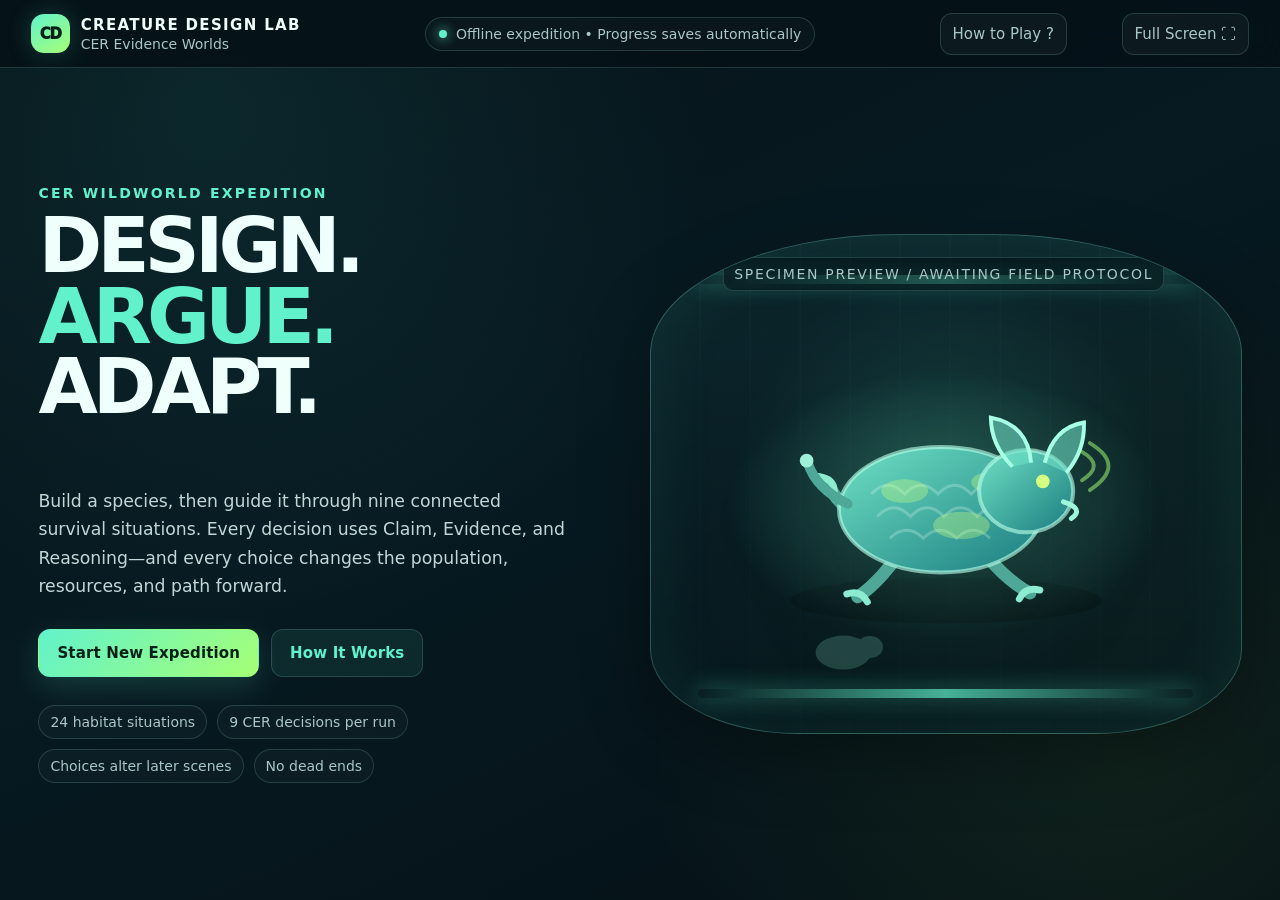
==== commit e17cb638: "Update index.html" ====
--- a/creature-design-lab/index.html
+++ b/creature-design-lab/index.html
@@ -3318,2889 +3318,6 @@
                   ${negative.map(item => `<span class="factor-pill bad">− ${escapeHTML(item.label)}</span>`).join('')}
                   ${!positive.length && !negative.length ? '<span class="factor-pill">No major genome interaction</span>' : ''}
                 </div>
-                <div class="result-actions"><button class="primary-btn" data-action="next-decision">${finalSituation ? 'Complete This World' : 'Continue Expediti
-index.html
-Displaying index.html.seanwetterberg@npsne.org. Press tab to insert.
-<html lang="en">
-<head>
-  <meta charset="UTF-8" />
-  <meta name="viewport" content="width=device-width, initial-scale=1.0, viewport-fit=cover" />
-  <meta name="theme-color" content="#07151b" />
-  <title>Creature Design Lab — CER Wildworld Expedition</title>
-  <style>
-    :root {
-      --bg: #061117;
-      --bg-2: #0a1c24;
-      --panel: rgba(13, 35, 44, 0.88);
-      --panel-2: rgba(20, 48, 58, 0.9);
-      --line: rgba(157, 226, 222, 0.18);
-      --line-strong: rgba(157, 226, 222, 0.38);
-      --text: #effffc;
-      --muted: #a8c7c7;
-      --accent: #61f2cc;
-      --accent-2: #a6ff75;
-      --warning: #ffd166;
-      --danger: #ff7676;
-      --good: #76f39b;
-      --shadow: 0 24px 70px rgba(0, 0, 0, 0.32);
-      --radius: 22px;
-      --radius-sm: 14px;
-      --topbar: 68px;
-    }
-
-    * { box-sizing: border-box; }
-
-    html, body {
-      margin: 0;
-      min-height: 100%;
-      background:
-        radial-gradient(circle at 16% 12%, rgba(50, 183, 171, 0.12), transparent 32rem),
-        radial-gradient(circle at 88% 84%, rgba(142, 218, 74, 0.08), transparent 30rem),
-        linear-gradient(155deg, #061117 0%, #071a21 46%, #041015 100%);
-      color: var(--text);
-      font-family: Inter, ui-sans-serif, system-ui, -apple-system, BlinkMacSystemFont, "Segoe UI", sans-serif;
-      overflow-x: hidden;
-    }
-
-    body::before {
-      content: "";
-      position: fixed;
-      inset: 0;
-      pointer-events: none;
-      opacity: 0.22;
-      background-image:
-        linear-gradient(rgba(255,255,255,0.025) 1px, transparent 1px),
-        linear-gradient(90deg, rgba(255,255,255,0.02) 1px, transparent 1px);
-      background-size: 42px 42px;
-      mask-image: linear-gradient(to bottom, black, transparent 85%);
-    }
-
-    button, input { font: inherit; }
-    button { color: inherit; }
-
-    button:focus-visible,
-    input:focus-visible {
-      outline: 3px solid rgba(97, 242, 204, 0.55);
-      outline-offset: 3px;
-    }
-
-    .app { min-height: 100vh; position: relative; }
-
-    .topbar {
-      position: sticky;
-      top: 0;
-      z-index: 50;
-      min-height: var(--topbar);
-      padding: 10px clamp(14px, 2.4vw, 34px);
-      display: flex;
-      align-items: center;
-      gap: 18px;
-      background: rgba(5, 17, 23, 0.84);
-      border-bottom: 1px solid var(--line);
-      backdrop-filter: blur(18px);
-    }
-
-    .brand {
-      border: 0;
-      background: transparent;
-      padding: 0;
-      display: flex;
-      align-items: center;
-      gap: 11px;
-      cursor: pointer;
-      text-align: left;
-      min-width: max-content;
-    }
-
-    .brand-mark {
-      width: 39px;
-      height: 39px;
-      display: grid;
-      place-items: center;
-      border-radius: 13px;
-      color: #042119;
-      font-weight: 950;
-      letter-spacing: -0.08em;
-      background: linear-gradient(145deg, var(--accent), var(--accent-2));
-      box-shadow: 0 0 26px rgba(97, 242, 204, 0.2);
-    }
-
-    .brand-copy strong {
-      display: block;
-      font-size: 0.92rem;
-      letter-spacing: 0.09em;
-      text-transform: uppercase;
-    }
-
-    .brand-copy span {
-      display: block;
-      color: var(--muted);
-      font-size: 0.72rem;
-      margin-top: 2px;
-    }
-
-    .top-status {
-      flex: 1;
-      display: flex;
-      justify-content: center;
-      min-width: 0;
-    }
-
-    .status-pill {
-      max-width: 500px;
-      padding: 8px 13px;
-      display: flex;
-      align-items: center;
-      gap: 9px;
-      border: 1px solid var(--line);
-      border-radius: 999px;
-      color: var(--muted);
-      background: rgba(255,255,255,0.025);
-      font-size: 0.8rem;
-      white-space: nowrap;
-      overflow: hidden;
-      text-overflow: ellipsis;
-    }
-
-    .status-dot {
-      width: 8px;
-      height: 8px;
-      flex: 0 0 auto;
-      border-radius: 50%;
-      background: var(--accent);
-      box-shadow: 0 0 12px var(--accent);
-    }
-
-    .top-actions { display: flex; gap: 8px; }
-
-    .icon-btn,
-    .small-btn,
-    .ghost-btn,
-    .primary-btn,
-    .secondary-btn,
-    .danger-btn {
-      border: 1px solid var(--line);
-      border-radius: 12px;
-      cursor: pointer;
-      transition: transform 150ms ease, border-color 150ms ease, background 150ms ease, opacity 150ms ease;
-    }
-
-    .icon-btn,
-    .small-btn {
-      min-height: 42px;
-      padding: 9px 12px;
-      background: rgba(255,255,255,0.035);
-      color: var(--muted);
-    }
-
-    .icon-btn:hover,
-    .small-btn:hover,
-    .ghost-btn:hover,
-    .secondary-btn:hover {
-      transform: translateY(-1px);
-      border-color: var(--line-strong);
-      background: rgba(255,255,255,0.065);
-      color: var(--text);
-    }
-
-    .primary-btn,
-    .secondary-btn,
-    .ghost-btn,
-    .danger-btn {
-      min-height: 48px;
-      padding: 12px 18px;
-      font-weight: 800;
-      letter-spacing: 0.01em;
-    }
-
-    .primary-btn {
-      border-color: transparent;
-      color: #042019;
-      background: linear-gradient(135deg, var(--accent), var(--accent-2));
-      box-shadow: 0 10px 30px rgba(97, 242, 204, 0.16);
-    }
-
-    .primary-btn:hover { transform: translateY(-2px); filter: brightness(1.06); }
-
-    .secondary-btn { background: rgba(97, 242, 204, 0.08); color: var(--accent); }
-    .ghost-btn { background: transparent; color: var(--muted); }
-    .danger-btn { background: rgba(255, 118, 118, 0.09); color: #ffadad; border-color: rgba(255, 118, 118, 0.25); }
-
-    button:disabled {
-      cursor: not-allowed;
-      opacity: 0.42;
-      transform: none !important;
-      filter: none !important;
-    }
-
-    .screen {
-      width: min(1500px, 100%);
-      min-height: calc(100vh - var(--topbar));
-      margin: 0 auto;
-      padding: clamp(20px, 3vw, 44px);
-      position: relative;
-      z-index: 1;
-    }
-
-    .eyebrow {
-      margin: 0 0 10px;
-      color: var(--accent);
-      font-size: 0.76rem;
-      font-weight: 900;
-      letter-spacing: 0.16em;
-      text-transform: uppercase;
-    }
-
-    h1, h2, h3, p { margin-top: 0; }
-    h1 { font-size: clamp(2.55rem, 6vw, 5.8rem); line-height: 0.92; letter-spacing: -0.065em; }
-    h2 { font-size: clamp(1.7rem, 3vw, 3rem); line-height: 1; letter-spacing: -0.04em; }
-    h3 { font-size: 1.08rem; }
-    .muted { color: var(--muted); }
-
-    .home-grid {
-      min-height: calc(100vh - var(--topbar) - 2 * clamp(20px, 3vw, 44px));
-      display: grid;
-      grid-template-columns: minmax(0, 0.95fr) minmax(430px, 1.05fr);
-      align-items: center;
-      gap: clamp(30px, 6vw, 90px);
-    }
-
-    .home-copy { max-width: 690px; }
-    .home-title span { color: var(--accent); }
-    .home-lede { max-width: 630px; font-size: clamp(1rem, 1.35vw, 1.22rem); line-height: 1.65; color: #c0d7d7; }
-
-    .home-actions { display: flex; flex-wrap: wrap; gap: 12px; margin-top: 28px; }
-    .home-actions .primary-btn { min-width: 210px; }
-
-    .feature-row { display: flex; flex-wrap: wrap; gap: 10px; margin-top: 28px; }
-    .feature-chip {
-      padding: 8px 11px;
-      border: 1px solid var(--line);
-      border-radius: 999px;
-      color: var(--muted);
-      background: rgba(255,255,255,0.025);
-      font-size: 0.82rem;
-    }
-
-    .resume-card {
-      margin-top: 23px;
-      padding: 15px 16px;
-      display: flex;
-      align-items: center;
-      justify-content: space-between;
-      gap: 16px;
-      border: 1px solid rgba(97, 242, 204, 0.23);
-      border-radius: 16px;
-      background: rgba(97, 242, 204, 0.06);
-      max-width: 620px;
-    }
-
-    .resume-card strong { display: block; font-size: 0.95rem; }
-    .resume-card span { color: var(--muted); font-size: 0.8rem; }
-
-    .tank-wrap {
-      position: relative;
-      min-height: 520px;
-      display: grid;
-      place-items: center;
-    }
-
-    .tank-glow {
-      position: absolute;
-      width: 76%;
-      aspect-ratio: 1;
-      border-radius: 50%;
-      background: radial-gradient(circle, rgba(97,242,204,0.18), transparent 68%);
-      filter: blur(10px);
-    }
-
-    .tank {
-      width: min(100%, 680px);
-      min-height: 500px;
-      position: relative;
-      display: grid;
-      place-items: center;
-      border: 1px solid rgba(134, 242, 224, 0.28);
-      border-radius: 42% 42% 25% 25% / 24% 24% 17% 17%;
-      background:
-        linear-gradient(180deg, rgba(83, 205, 193, 0.07), rgba(6, 24, 30, 0.65)),
-        repeating-linear-gradient(90deg, transparent 0 48px, rgba(117, 226, 215, 0.025) 49px 50px);
-      box-shadow: inset 0 0 70px rgba(97,242,204,0.08), var(--shadow);
-      overflow: hidden;
-    }
-
-    .tank::before,
-    .tank::after {
-      content: "";
-      position: absolute;
-      left: 8%;
-      right: 8%;
-      height: 9px;
-      border-radius: 999px;
-      background: linear-gradient(90deg, transparent, rgba(97,242,204,0.7), transparent);
-      box-shadow: 0 0 22px rgba(97,242,204,0.4);
-    }
-
-    .tank::before { top: 8%; }
-    .tank::after { bottom: 7%; }
-
-    .tank-label {
-      position: absolute;
-      left: 72px;
-      top: 22px;
-      padding: 8px 10px;
-      border: 1px solid var(--line);
-      border-radius: 10px;
-      color: var(--muted);
-      background: rgba(3, 15, 20, 0.55);
-      font-size: 0.72rem;
-      letter-spacing: 0.12em;
-      text-transform: uppercase;
-    }
-
-    .creature-svg { width: 100%; height: auto; overflow: visible; filter: drop-shadow(0 18px 20px rgba(0,0,0,0.25)); }
-    .tank .creature-svg { width: 92%; max-width: 620px; animation: float 4s ease-in-out infinite; }
-
-    @keyframes float { 50% { transform: translateY(-9px); } }
-
-    .builder-shell {
-      display: grid;
-      grid-template-columns: minmax(0, 1.25fr) minmax(360px, 0.75fr);
-      gap: 24px;
-      align-items: start;
-    }
-
-    .panel {
-      border: 1px solid var(--line);
-      border-radius: var(--radius);
-      background: linear-gradient(145deg, rgba(15, 38, 47, 0.92), rgba(8, 26, 33, 0.88));
-      box-shadow: var(--shadow);
-    }
-
-    .builder-main { padding: clamp(20px, 2.4vw, 34px); }
-    .preview-panel { padding: 18px; position: sticky; top: calc(var(--topbar) + 18px); }
-
-    .builder-topline {
-      display: flex;
-      align-items: flex-start;
-      justify-content: space-between;
-      gap: 18px;
-      margin-bottom: 22px;
-    }
-
-    .step-kicker { color: var(--accent); font-weight: 800; font-size: 0.78rem; letter-spacing: 0.12em; text-transform: uppercase; }
-    .builder-topline h2 { margin: 5px 0 7px; }
-    .builder-topline p { color: var(--muted); margin-bottom: 0; max-width: 680px; }
-
-    .budget-box {
-      min-width: 168px;
-      padding: 11px 13px;
-      border: 1px solid var(--line);
-      border-radius: 14px;
-      background: rgba(0,0,0,0.15);
-    }
-
-    .budget-line { display: flex; justify-content: space-between; gap: 10px; font-size: 0.78rem; color: var(--muted); }
-    .budget-line strong { color: var(--text); }
-    .budget-bar { height: 8px; margin-top: 9px; border-radius: 999px; background: rgba(255,255,255,0.07); overflow: hidden; }
-    .budget-fill { height: 100%; border-radius: inherit; background: linear-gradient(90deg, var(--accent), var(--accent-2)); transition: width 250ms ease; }
-    .budget-fill.over { background: linear-gradient(90deg, var(--warning), var(--danger)); }
-
-    .category-nav {
-      display: grid;
-      grid-template-columns: repeat(7, 1fr);
-      gap: 7px;
-      margin-bottom: 22px;
-    }
-
-    .category-step {
-      min-width: 0;
-      padding: 9px 6px;
-      border: 1px solid var(--line);
-      border-radius: 11px;
-      background: rgba(255,255,255,0.025);
-      color: var(--muted);
-      cursor: pointer;
-      text-align: center;
-      font-size: 0.72rem;
-      transition: 150ms ease;
-    }
-
-    .category-step .step-number {
-      width: 21px;
-      height: 21px;
-      margin: 0 auto 5px;
-      display: grid;
-      place-items: center;
-      border-radius: 50%;
-      background: rgba(255,255,255,0.07);
-      font-weight: 900;
-      font-size: 0.67rem;
-    }
-
-    .category-step.active { color: var(--text); border-color: rgba(97,242,204,0.5); background: rgba(97,242,204,0.08); }
-    .category-step.done .step-number { color: #042019; background: var(--accent); }
-
-    .trait-grid {
-      display: grid;
-      grid-template-columns: repeat(2, minmax(0, 1fr));
-      gap: 12px;
-    }
-
-    .trait-card {
-      position: relative;
-      min-height: 145px;
-      padding: 17px;
-      border: 1px solid var(--line);
-      border-radius: 17px;
-      background: rgba(255,255,255,0.025);
-      text-align: left;
-      cursor: pointer;
-      transition: transform 150ms ease, border-color 150ms ease, background 150ms ease, box-shadow 150ms ease;
-    }
-
-    .trait-card:hover { transform: translateY(-2px); border-color: var(--line-strong); background: rgba(255,255,255,0.045); }
-    .trait-card.selected { border-color: rgba(97,242,204,0.66); background: linear-gradient(145deg, rgba(97,242,204,0.12), rgba(166,255,117,0.045)); box-shadow: inset 0 0 0 1px rgba(97,242,204,0.12); }
-
-    .trait-head { display: flex; align-items: flex-start; justify-content: space-between; gap: 12px; }
-    .trait-card h3 { margin: 0; }
-    .cost-chip { flex: 0 0 auto; padding: 4px 8px; border-radius: 999px; background: rgba(255,209,102,0.11); color: var(--warning); font-size: 0.72rem; font-weight: 900; }
-    .trait-card p { margin: 9px 0 11px; color: var(--muted); font-size: 0.85rem; line-height: 1.45; }
-    .trait-effects { display: flex; flex-wrap: wrap; gap: 6px; }
-    .effect-good, .effect-bad { padding: 4px 7px; border-radius: 8px; font-size: 0.69rem; font-weight: 750; }
-    .effect-good { color: #a9f7bb; background: rgba(118,243,155,0.08); }
-    .effect-bad { color: #ffb2b2; background: rgba(255,118,118,0.08); }
-
-    .builder-footer {
-      display: flex;
-      justify-content: space-between;
-      align-items: center;
-      flex-wrap: wrap;
-      gap: 12px;
-      margin-top: 22px;
-      padding-top: 18px;
-      border-top: 1px solid var(--line);
-    }
-
-    .builder-footer-group { display: flex; gap: 9px; flex-wrap: wrap; }
-
-    .preview-stage {
-      min-height: 360px;
-      position: relative;
-      display: grid;
-      place-items: center;
-      overflow: hidden;
-      border-radius: 18px;
-      border: 1px solid var(--line);
-      background:
-        radial-gradient(circle at 50% 45%, rgba(97,242,204,0.14), transparent 45%),
-        linear-gradient(180deg, rgba(21, 54, 64, 0.8), rgba(7, 25, 31, 0.9));
-    }
-
-    .preview-stage::before {
-      content: "GENOME PREVIEW";
-      position: absolute;
-      left: 14px;
-      top: 13px;
-      color: rgba(192, 222, 221, 0.56);
-      font-size: 0.68rem;
-      font-weight: 900;
-      letter-spacing: 0.14em;
-    }
-
-    .preview-stage .creature-svg { width: 95%; max-width: 540px; }
-
-    .genome-summary { margin-top: 14px; display: grid; gap: 8px; }
-    .summary-row { display: flex; justify-content: space-between; gap: 14px; padding: 8px 10px; border-radius: 10px; background: rgba(255,255,255,0.025); font-size: 0.78rem; }
-    .summary-row span { color: var(--muted); }
-    .summary-row strong { text-align: right; }
-
-    .review-grid {
-      display: grid;
-      grid-template-columns: repeat(2, minmax(0,1fr));
-      gap: 10px;
-      margin-top: 16px;
-    }
-
-    .review-trait {
-      padding: 12px;
-      border: 1px solid var(--line);
-      border-radius: 13px;
-      background: rgba(255,255,255,0.025);
-      cursor: pointer;
-    }
-
-    .review-trait span { display: block; color: var(--muted); font-size: 0.69rem; text-transform: uppercase; letter-spacing: 0.09em; }
-    .review-trait strong { display: block; margin-top: 4px; }
-
-    .name-field { margin-top: 16px; }
-    .name-field label { display: block; color: var(--muted); font-size: 0.78rem; margin-bottom: 7px; }
-    .name-row { display: flex; gap: 8px; }
-    .name-field input {
-      width: 100%;
-      min-height: 48px;
-      padding: 11px 13px;
-      border: 1px solid var(--line);
-      border-radius: 12px;
-      color: var(--text);
-      background: rgba(0,0,0,0.22);
-    }
-
-    .warning-box, .info-box {
-      margin-top: 14px;
-      padding: 12px 14px;
-      border-radius: 12px;
-      font-size: 0.82rem;
-      line-height: 1.5;
-    }
-    .warning-box { color: #ffe8ad; background: rgba(255,209,102,0.09); border: 1px solid rgba(255,209,102,0.2); }
-    .info-box { color: #bcefe5; background: rgba(97,242,204,0.07); border: 1px solid rgba(97,242,204,0.16); }
-
-    .trial-shell { display: grid; gap: 18px; }
-
-    .trial-progress {
-      display: grid;
-      grid-template-columns: repeat(3, 1fr);
-      gap: 10px;
-    }
-
-    .trial-node {
-      position: relative;
-      padding: 11px 13px;
-      border: 1px solid var(--line);
-      border-radius: 13px;
-      color: var(--muted);
-      background: rgba(255,255,255,0.025);
-      font-size: 0.78rem;
-    }
-
-    .trial-node strong { display: block; color: inherit; }
-    .trial-node.active { color: var(--text); border-color: rgba(97,242,204,0.5); background: rgba(97,242,204,0.08); }
-    .trial-node.done { color: #bcefc8; border-color: rgba(118,243,155,0.25); }
-
-    .trial-layout {
-      display: grid;
-      grid-template-columns: minmax(0, 1.35fr) minmax(360px, 0.65fr);
-      gap: 18px;
-      align-items: start;
-    }
-
-    .result-trial-layout {
-      grid-template-columns: minmax(0, 0.92fr) minmax(560px, 1.08fr);
-    }
-
-    .habitat-scene {
-      min-height: 535px;
-      height: clamp(535px, calc(100vh - var(--topbar) - 150px), 650px);
-      position: sticky;
-      top: calc(var(--topbar) + 18px);
-      overflow: hidden;
-      border-radius: var(--radius);
-      border: 1px solid var(--line);
-      box-shadow: var(--shadow);
-      isolation: isolate;
-    }
-
-    .habitat-scene::after {
-      content: "";
-      position: absolute;
-      inset: 0;
-      pointer-events: none;
-      background: linear-gradient(180deg, transparent 55%, rgba(0,0,0,0.35));
-      z-index: 7;
-    }
-
-    .scene-sky, .scene-ground, .scene-decor, .weather-layer, .field-creature { position: absolute; }
-    .scene-sky { inset: 0; z-index: 0; }
-    .scene-ground { left: -5%; right: -5%; bottom: -8%; height: 37%; z-index: 2; }
-    .scene-decor { inset: 0; z-index: 3; pointer-events: none; }
-    .weather-layer { inset: 0; z-index: 5; pointer-events: none; overflow: hidden; }
-
-    .field-creature {
-      width: min(48%, 500px);
-      left: 25%;
-      bottom: 11%;
-      z-index: 6;
-      transform-origin: 50% 100%;
-      filter: drop-shadow(0 20px 14px rgba(0,0,0,0.42));
-    }
-
-    .habitat-scene.sim-running .field-creature { animation: trialMove 2.45s ease-in-out both; }
-    @keyframes trialMove {
-      0% { transform: translateX(-14%) scale(0.96); }
-      35% { transform: translateX(8%) scale(1.02) rotate(-1deg); }
-      70% { transform: translateX(-3%) scale(0.98) rotate(1deg); }
-      100% { transform: translateX(10%) scale(1); }
-    }
-
-    .scene-desert .scene-sky { background: linear-gradient(#ffb05d, #d96245 55%, #8f3d3a); }
-    .scene-desert .scene-sky::before { content:""; position:absolute; width:110px; height:110px; border-radius:50%; right:10%; top:10%; background:#ffe69b; box-shadow:0 0 45px #ffd17b; }
-    .scene-desert .scene-ground { background: radial-gradient(ellipse at 30% 20%, #efad5c 0 32%, transparent 33%), radial-gradient(ellipse at 70% 18%, #d98647 0 38%, transparent 39%), linear-gradient(#cf7044,#8d3f37); border-radius: 50% 50% 0 0; }
-
-    .scene-polar .scene-sky { background: linear-gradient(#8ec9e5, #bfdce7 58%, #89a9ba); }
-    .scene-polar .scene-ground { background: linear-gradient(170deg, #e8fbff 0 42%, #9fc7da 43% 60%, #f1feff 61%); clip-path: polygon(0 38%, 17% 21%, 35% 43%, 56% 12%, 75% 40%, 100% 21%, 100% 100%, 0 100%); }
-
-    .scene-mangrove .scene-sky { background: linear-gradient(#3d8f91, #235f67 54%, #163d4c); }
-    .scene-mangrove .scene-ground { background: linear-gradient(rgba(64,175,169,0.75), #164956); height: 30%; box-shadow: inset 0 15px 22px rgba(168,255,227,0.12); }
-
-    .scene-cavern .scene-sky { background: radial-gradient(circle at 50% 55%, #1e4450, #09141c 68%); }
-    .scene-cavern .scene-ground { background: linear-gradient(#23343b,#0a1116); clip-path: polygon(0 25%, 18% 5%, 35% 24%, 52% 2%, 73% 22%, 100% 7%, 100% 100%, 0 100%); }
-
-    .scene-canopy .scene-sky { background: linear-gradient(#58a96e, #1c684f 52%, #11443c); }
-    .scene-canopy .scene-ground { background: linear-gradient(#315a38,#0e2d29); clip-path: polygon(0 35%, 18% 24%, 35% 42%, 57% 18%, 74% 39%, 100% 22%, 100% 100%, 0 100%); }
-
-    .scene-caldera .scene-sky { background: linear-gradient(#692e2e, #241c23 55%, #100f15); }
-    .scene-caldera .scene-ground { background: linear-gradient(170deg, #282329 0 44%, #fb6b35 45% 49%, #19161b 50% 70%, #ff8c42 71% 74%, #151319 75%); clip-path: polygon(0 25%, 17% 12%, 31% 31%, 48% 7%, 66% 26%, 82% 10%, 100% 27%, 100% 100%, 0 100%); }
-
-    .scene-metro .scene-sky { background: linear-gradient(#584578, #25284f 55%, #10182c); }
-    .scene-metro .scene-ground { background: linear-gradient(#343541,#11151f); height: 28%; }
-
-    .scene-highlands .scene-sky { background: linear-gradient(#70a4b8, #637b8f 55%, #394a5a); }
-    .scene-highlands .scene-ground { background: linear-gradient(165deg,#a6bbc0,#4b6671 48%,#263f4d 49%); clip-path: polygon(0 42%, 16% 13%, 31% 38%, 52% 4%, 70% 40%, 87% 16%, 100% 36%, 100% 100%, 0 100%); }
-
-    .tree-trunk { position:absolute; bottom:22%; width:35px; height:62%; background:linear-gradient(90deg,#173c30,#385b3a,#123126); border-radius:45% 35% 10% 10%; }
-    .tree-trunk::before { content:""; position:absolute; width:170px; height:100px; border-radius:50%; background:rgba(39,113,61,0.86); left:-68px; top:-30px; box-shadow:60px 25px 0 rgba(27,91,57,0.75), -45px 25px 0 rgba(38,124,68,0.7); }
-    .mangrove-root { position:absolute; bottom:18%; width:18px; height:250px; background:#302e27; transform:rotate(22deg); border-radius:50%; transform-origin:bottom; }
-    .building { position:absolute; bottom:27%; width:100px; background:linear-gradient(#343a5a,#1b2239); border:1px solid rgba(255,255,255,0.08); box-shadow:inset 0 0 0 6px rgba(0,0,0,0.12); }
-    .building::after { content:""; position:absolute; inset:15px; background:repeating-linear-gradient(90deg, rgba(255,220,130,0.5) 0 7px, transparent 8px 19px), repeating-linear-gradient(0deg, rgba(255,220,130,0.45) 0 6px, transparent 7px 20px); opacity:.5; }
-    .stalactite { position:absolute; top:-1px; width:52px; height:150px; background:linear-gradient(#17262c,#293c42); clip-path:polygon(0 0,100% 0,56% 100%); }
-    .ash-spire { position:absolute; bottom:23%; width:80px; height:190px; background:#211c22; clip-path:polygon(50% 0,100% 100%,0 100%); }
-
-    .particle { position:absolute; top:-12%; width:5px; height:5px; border-radius:50%; opacity:.75; animation:fall linear infinite; }
-    @keyframes fall { to { transform:translateY(720px) translateX(35px) rotate(180deg); } }
-    .rain { width:2px; height:24px; border-radius:2px; background:rgba(190,255,249,0.55); }
-    .snow { background:#fff; box-shadow:0 0 8px rgba(255,255,255,.7); }
-    .ash { background:#42343a; }
-    .dust { background:#ffc181; }
-
-    .scene-info {
-      position: absolute;
-      left: 18px;
-      right: 18px;
-      top: 18px;
-      z-index: 10;
-      display: flex;
-      justify-content: space-between;
-      align-items: flex-start;
-      gap: 16px;
-      pointer-events: none;
-    }
-
-    .scene-label {
-      padding: 10px 12px;
-      border-radius: 12px;
-      color: white;
-      background: rgba(4, 16, 20, 0.56);
-      border: 1px solid rgba(255,255,255,0.14);
-      backdrop-filter: blur(10px);
-      text-shadow: 0 2px 10px rgba(0,0,0,0.35);
-    }
-
-    .scene-label span { display:block; font-size:.68rem; text-transform:uppercase; letter-spacing:.12em; opacity:.75; }
-    .scene-label strong { display:block; margin-top:3px; font-size:1rem; }
-
-    .simulation-overlay {
-      position: absolute;
-      inset: 0;
-      z-index: 20;
-      display: grid;
-      place-items: center;
-      padding: 20px;
-      background: rgba(3, 13, 17, 0.54);
-      backdrop-filter: blur(5px);
-    }
-
-    .simulation-card {
-      width: min(430px, 92%);
-      padding: 24px;
-      text-align: center;
-      border: 1px solid rgba(97,242,204,0.34);
-      border-radius: 20px;
-      background: rgba(7, 25, 31, 0.9);
-      box-shadow: 0 25px 70px rgba(0,0,0,0.35);
-    }
-
-    .scan-ring {
-      width: 74px;
-      height: 74px;
-      margin: 0 auto 16px;
-      border: 4px solid rgba(97,242,204,0.14);
-      border-top-color: var(--accent);
-      border-radius: 50%;
-      animation: spin 0.9s linear infinite;
-    }
-    @keyframes spin { to { transform: rotate(360deg); } }
-
-    .trial-panel { padding: 23px; display: flex; flex-direction: column; min-height: 535px; }
-    .trial-panel h2 { margin-bottom: 9px; }
-    .event-card { margin: 6px 0 14px; padding: 12px 13px; border-left: 3px solid var(--warning); border-radius: 0 12px 12px 0; background: rgba(255,209,102,0.07); }
-    .event-card strong { display:block; margin-bottom:4px; }
-    .event-card span { color: var(--muted); font-size: .82rem; line-height:1.45; }
-
-    .challenge-row { display:flex; flex-wrap:wrap; gap:7px; margin: 5px 0 16px; }
-    .challenge-chip { padding: 6px 9px; border-radius:999px; background:rgba(255,255,255,.045); border:1px solid var(--line); color:#c9dddd; font-size:.72rem; }
-    .challenge-chip b { color:var(--warning); letter-spacing:.08em; }
-
-    .population-box { margin-bottom: 16px; padding: 11px 12px; border:1px solid var(--line); border-radius:13px; background:rgba(0,0,0,.13); }
-    .population-head { display:flex; justify-content:space-between; gap:12px; color:var(--muted); font-size:.76rem; }
-    .population-head strong { color:var(--text); }
-    .population-bar { height:9px; margin-top:9px; border-radius:999px; overflow:hidden; background:rgba(255,255,255,.07); }
-    .population-fill { height:100%; border-radius:inherit; background:linear-gradient(90deg,#57cfce,#9efa78); transition:width .35s ease; }
-
-    .action-label { margin-bottom:9px; color:var(--muted); font-size:.75rem; font-weight:850; text-transform:uppercase; letter-spacing:.1em; }
-    .action-list { display:grid; gap:9px; }
-    .action-card { padding:13px; border:1px solid var(--line); border-radius:13px; background:rgba(255,255,255,.025); cursor:pointer; text-align:left; transition:150ms ease; }
-    .action-card:hover { border-color:var(--line-strong); background:rgba(255,255,255,.05); }
-    .action-card.selected { border-color:rgba(97,242,204,.6); background:rgba(97,242,204,.09); }
-    .action-card strong { display:flex; justify-content:space-between; gap:12px; }
-    .action-card strong span { color:var(--accent); font-size:.68rem; text-transform:uppercase; letter-spacing:.08em; }
-    .action-card p { margin:6px 0 0; color:var(--muted); font-size:.79rem; line-height:1.4; }
-    .trial-cta { margin-top:auto; padding-top:16px; }
-    .trial-cta .primary-btn { width:100%; }
-
-    .result-card { padding: 22px; }
-    .result-layout { display:grid; grid-template-columns:minmax(230px,.65fr) minmax(0,1.35fr); gap:24px; align-items:center; }
-    .score-gauge { width:210px; aspect-ratio:1; margin:0 auto; display:grid; place-items:center; border-radius:50%; position:relative; background:conic-gradient(var(--accent) calc(var(--score) * 1%), rgba(255,255,255,.065) 0); }
-    .score-gauge::before { content:""; position:absolute; inset:14px; border-radius:50%; background:#0a2028; box-shadow:inset 0 0 28px rgba(0,0,0,.28); }
-    .score-gauge-inner { position:relative; z-index:1; text-align:center; }
-    .score-gauge strong { display:block; font-size:3.3rem; line-height:1; letter-spacing:-.06em; }
-    .score-gauge span { color:var(--muted); font-size:.74rem; text-transform:uppercase; letter-spacing:.12em; }
-    .result-title { margin-bottom:8px; }
-    .result-sub { color:var(--muted); line-height:1.55; }
-
-    .factor-columns { display:grid; grid-template-columns:repeat(2,minmax(0,1fr)); gap:10px; margin-top:17px; }
-    .factor-box { padding:13px; border-radius:13px; border:1px solid var(--line); background:rgba(255,255,255,.025); }
-    .factor-box h3 { margin-bottom:9px; font-size:.82rem; text-transform:uppercase; letter-spacing:.09em; }
-    .factor-list { display:grid; gap:7px; }
-    .factor-item { display:flex; justify-content:space-between; gap:12px; font-size:.78rem; }
-    .factor-item span:first-child { color:var(--muted); }
-    .positive { color:var(--good); }
-    .negative { color:var(--danger); }
-    .neutral { color:var(--warning); }
-    .result-actions { display:flex; justify-content:flex-end; gap:10px; margin-top:18px; flex-wrap:wrap; }
-
-    .final-shell { display:grid; gap:18px; }
-    .final-hero { padding: clamp(24px,3vw,42px); display:grid; grid-template-columns:minmax(0,1fr) minmax(340px,.58fr); gap:30px; align-items:center; }
-    .final-scoreline { display:flex; align-items:flex-end; gap:14px; margin:15px 0; }
-    .final-scoreline strong { font-size:clamp(4rem,9vw,7rem); line-height:.78; letter-spacing:-.08em; color:var(--accent); }
-    .final-scoreline span { color:var(--muted); padding-bottom:5px; }
-    .final-hero p { color:var(--muted); line-height:1.6; max-width:720px; }
-    .classification { display:inline-flex; align-items:center; gap:8px; padding:8px 11px; border:1px solid rgba(166,255,117,.25); border-radius:999px; color:#c8ffa9; background:rgba(166,255,117,.07); font-weight:850; font-size:.78rem; }
-    .final-creature { min-height:340px; display:grid; place-items:center; border:1px solid var(--line); border-radius:20px; background:radial-gradient(circle,rgba(97,242,204,.12),transparent 60%); }
-    .final-creature .creature-svg { width:95%; }
-
-    .world-results { display:grid; grid-template-columns:repeat(3,minmax(0,1fr)); gap:12px; }
-    .world-card { padding:17px; border:1px solid var(--line); border-radius:17px; background:rgba(255,255,255,.025); }
-    .world-card-head { display:flex; justify-content:space-between; gap:12px; align-items:flex-start; }
-    .world-card h3 { margin:0; }
-    .world-score { font-size:1.75rem; font-weight:950; color:var(--accent); }
-    .world-card p { margin:8px 0 0; color:var(--muted); font-size:.82rem; line-height:1.45; }
-    .mini-bar { height:7px; margin-top:13px; overflow:hidden; border-radius:999px; background:rgba(255,255,255,.07); }
-    .mini-bar span { display:block; height:100%; border-radius:inherit; background:linear-gradient(90deg,var(--accent),var(--accent-2)); }
-    .final-actions { display:flex; flex-wrap:wrap; justify-content:center; gap:10px; padding:5px 0 8px; }
-
-    .modal-backdrop {
-      position: fixed;
-      inset: 0;
-      z-index: 100;
-      padding: 20px;
-      display: grid;
-      place-items: center;
-      background: rgba(1, 8, 11, 0.72);
-      backdrop-filter: blur(8px);
-    }
-
-    .modal {
-      width: min(620px, 100%);
-      max-height: min(760px, 92vh);
-      overflow:auto;
-      padding: 24px;
-      border: 1px solid var(--line-strong);
-      border-radius: 22px;
-      background: #0b222b;
-      box-shadow: 0 30px 90px rgba(0,0,0,.48);
-    }
-
-    .modal-head { display:flex; justify-content:space-between; align-items:flex-start; gap:16px; }
-    .modal-head h2 { font-size:1.7rem; }
-    .close-btn { width:38px; height:38px; border:1px solid var(--line); border-radius:11px; background:rgba(255,255,255,.035); cursor:pointer; }
-    .how-grid { display:grid; gap:10px; margin-top:16px; }
-    .how-step { display:grid; grid-template-columns:36px 1fr; gap:12px; padding:12px; border-radius:13px; background:rgba(255,255,255,.025); border:1px solid var(--line); }
-    .how-step b { width:31px; height:31px; display:grid; place-items:center; border-radius:10px; color:#042019; background:var(--accent); }
-    .how-step strong { display:block; margin-bottom:4px; }
-    .how-step span { color:var(--muted); font-size:.84rem; line-height:1.45; }
-    .modal-actions { display:flex; justify-content:flex-end; gap:10px; margin-top:18px; }
-
-    .toast {
-      position: fixed;
-      left: 50%;
-      bottom: 22px;
-      z-index: 120;
-      transform: translate(-50%, 18px);
-      padding: 10px 14px;
-      border: 1px solid var(--line-strong);
-      border-radius: 999px;
-      color: var(--text);
-      background: rgba(8, 29, 36, 0.95);
-      box-shadow: var(--shadow);
-      opacity: 0;
-      pointer-events: none;
-      transition: 220ms ease;
-      font-size: .82rem;
-    }
-    .toast.show { opacity:1; transform:translate(-50%,0); }
-
-    .sr-only { position:absolute !important; width:1px !important; height:1px !important; padding:0 !important; margin:-1px !important; overflow:hidden !important; clip:rect(0,0,0,0) !important; white-space:nowrap !important; border:0 !important; }
-
-    @media (max-width: 1050px) {
-      .home-grid, .builder-shell, .trial-layout, .final-hero { grid-template-columns: 1fr; }
-      .home-grid { padding-top: 25px; }
-      .tank-wrap { min-height: 430px; }
-      .tank { min-height: 420px; }
-      .preview-panel { position: static; }
-      .preview-stage { min-height: 330px; }
-      .trial-panel { min-height: auto; }
-      .result-trial-layout { grid-template-columns: 1fr; }
-      .habitat-scene { min-height: 480px; height: 480px; max-height: none; position: relative; top: auto; }
-      .final-creature { min-height:300px; }
-    }
-
-    @media (max-width: 760px) {
-      .screen { padding: 16px; }
-      .brand-copy span, .top-status, .help-label { display:none; }
-      .topbar { gap:9px; padding:9px 12px; }
-      .top-actions { margin-left:auto; }
-      .icon-btn { padding:8px 10px; }
-      .home-grid { min-height:auto; }
-      .tank-wrap { min-height:340px; }
-      .tank { min-height:330px; }
-      .category-nav { grid-template-columns: repeat(4,1fr); }
-      .trait-grid, .review-grid, .factor-columns, .world-results, .result-layout { grid-template-columns:1fr; }
-      .builder-topline { flex-direction:column; }
-      .budget-box { width:100%; }
-      .habitat-scene { min-height:390px; height:390px; }
-      .field-creature { width:65%; left:17%; }
-      .trial-progress { gap:6px; }
-      .trial-node { padding:8px; font-size:.69rem; }
-      .scene-info { left:10px; right:10px; top:10px; }
-      .result-actions, .modal-actions { justify-content:stretch; }
-      .result-actions button, .modal-actions button { flex:1; }
-      .final-scoreline strong { font-size:4.8rem; }
-    }
-
-
-    /* CER expedition expansion */
-    .cer-layout { grid-template-columns: minmax(0, 1.08fr) minmax(430px, .92fr); }
-    .cer-panel {
-      min-height: 535px;
-      max-height: clamp(535px, calc(100vh - var(--topbar) - 150px), 650px);
-      overflow-y: auto;
-      scrollbar-width: thin;
-      scrollbar-color: rgba(97,242,204,.35) transparent;
-      padding: 21px;
-    }
-    .cer-panel::-webkit-scrollbar { width: 8px; }
-    .cer-panel::-webkit-scrollbar-thumb { background: rgba(97,242,204,.28); border-radius: 999px; }
-    .expedition-kicker { display:flex; justify-content:space-between; gap:12px; align-items:center; }
-    .situation-count { color:var(--muted); font-size:.72rem; font-weight:800; letter-spacing:.09em; text-transform:uppercase; }
-    .situation-card {
-      margin: 8px 0 14px;
-      padding: 13px 14px;
-      border: 1px solid rgba(255,209,102,.2);
-      border-left: 3px solid var(--warning);
-      border-radius: 0 13px 13px 0;
-      background: linear-gradient(135deg, rgba(255,209,102,.075), rgba(255,255,255,.02));
-    }
-    .situation-card strong { display:block; margin-bottom:5px; font-size:.9rem; }
-    .situation-card p { margin:0; color:var(--muted); font-size:.79rem; line-height:1.48; }
-    .continuity-card {
-      margin: 0 0 12px;
-      padding: 10px 12px;
-      display:flex;
-      gap:10px;
-      align-items:flex-start;
-      border-radius:12px;
-      border:1px solid rgba(97,242,204,.17);
-      background:rgba(97,242,204,.055);
-      color:#c7eee7;
-      font-size:.76rem;
-      line-height:1.45;
-    }
-    .continuity-card b { color:var(--accent); flex:0 0 auto; }
-    .metric-grid { display:grid; grid-template-columns:repeat(3,minmax(0,1fr)); gap:8px; margin:0 0 14px; }
-    .metric-card { padding:9px 10px; border:1px solid var(--line); border-radius:12px; background:rgba(0,0,0,.13); }
-    .metric-head { display:flex; justify-content:space-between; gap:8px; color:var(--muted); font-size:.68rem; text-transform:uppercase; letter-spacing:.07em; }
-    .metric-head strong { color:var(--text); font-size:.76rem; }
-    .metric-bar { height:6px; margin-top:7px; overflow:hidden; border-radius:999px; background:rgba(255,255,255,.07); }
-    .metric-bar span { display:block; height:100%; border-radius:inherit; transition:width .45s ease; }
-    .metric-pop .metric-bar span { background:linear-gradient(90deg,#62d7d3,#9efa78); }
-    .metric-energy .metric-bar span { background:linear-gradient(90deg,#60a9ff,#8be6ff); }
-    .metric-resource .metric-bar span { background:linear-gradient(90deg,#ffd166,#f3a45a); }
-    .cer-steps { display:grid; grid-template-columns:repeat(3,minmax(0,1fr)); gap:7px; margin:2px 0 13px; }
-    .cer-step {
-      padding:8px 9px;
-      display:flex;
-      gap:8px;
-      align-items:center;
-      border:1px solid var(--line);
-      border-radius:11px;
-      color:var(--muted);
-      background:rgba(255,255,255,.02);
-      font-size:.68rem;
-      font-weight:850;
-      text-transform:uppercase;
-      letter-spacing:.08em;
-    }
-    .cer-step b { width:22px; height:22px; display:grid; place-items:center; border-radius:50%; background:rgba(255,255,255,.06); color:inherit; }
-    .cer-step.active { color:var(--text); border-color:rgba(97,242,204,.45); background:rgba(97,242,204,.08); }
-    .cer-step.done { color:#c6f7ce; border-color:rgba(118,243,155,.22); }
-    .cer-section { padding:13px; border:1px solid var(--line); border-radius:14px; background:rgba(255,255,255,.018); }
-    .cer-section + .cer-section { margin-top:10px; }
-    .cer-section.locked { opacity:.55; }
-    .cer-section-head { display:flex; justify-content:space-between; align-items:flex-start; gap:12px; margin-bottom:9px; }
-    .cer-letter {
-      width:29px; height:29px; flex:0 0 auto; display:grid; place-items:center;
-      border-radius:9px; color:#042019; background:linear-gradient(135deg,var(--accent),var(--accent-2));
-      font-weight:950;
-    }
-    .cer-section-copy { flex:1; min-width:0; }
-    .cer-section-copy strong { display:block; font-size:.82rem; }
-    .cer-section-copy span { display:block; margin-top:2px; color:var(--muted); font-size:.71rem; line-height:1.35; }
-    .selection-counter { flex:0 0 auto; color:var(--accent); font-size:.7rem; font-weight:900; }
-    .claim-list, .reasoning-list { display:grid; gap:8px; }
-    .claim-card, .reasoning-card, .evidence-card {
-      width:100%; text-align:left; cursor:pointer; border:1px solid var(--line); color:var(--text);
-      background:rgba(255,255,255,.025); transition:transform 150ms ease,border-color 150ms ease,background 150ms ease;
-    }
-    .claim-card:hover, .reasoning-card:hover, .evidence-card:hover { transform:translateY(-1px); border-color:var(--line-strong); background:rgba(255,255,255,.05); }
-    .claim-card { padding:11px 12px; border-radius:12px; }
-    .claim-card.selected, .reasoning-card.selected, .evidence-card.selected { border-color:rgba(97,242,204,.62); background:rgba(97,242,204,.09); box-shadow:inset 0 0 0 1px rgba(97,242,204,.08); }
-    .claim-title { display:flex; justify-content:space-between; align-items:flex-start; gap:10px; }
-    .claim-title strong { font-size:.82rem; line-height:1.3; }
-    .risk-chip { flex:0 0 auto; color:var(--accent); font-size:.61rem; font-weight:900; letter-spacing:.09em; text-transform:uppercase; }
-    .claim-card p { margin:5px 0 0; color:var(--muted); font-size:.72rem; line-height:1.4; }
-    .evidence-grid { display:grid; grid-template-columns:repeat(2,minmax(0,1fr)); gap:8px; }
-    .evidence-card { min-height:86px; position:relative; padding:10px 11px 10px 34px; border-radius:12px; }
-    .evidence-index { position:absolute; left:9px; top:9px; width:19px; height:19px; display:grid; place-items:center; border-radius:6px; background:rgba(255,255,255,.07); color:var(--muted); font-size:.66rem; font-weight:950; }
-    .evidence-card.selected .evidence-index { color:#042019; background:var(--accent); }
-    .evidence-source { display:block; margin-bottom:4px; color:var(--warning); font-size:.58rem; font-weight:900; letter-spacing:.1em; text-transform:uppercase; }
-    .evidence-card p { margin:0; color:#d9eeee; font-size:.7rem; line-height:1.38; }
-    .reasoning-card { position:relative; padding:10px 11px 10px 34px; border-radius:12px; color:#d9eeee; font-size:.72rem; line-height:1.42; }
-    .reasoning-card::before { content:'R'; position:absolute; left:9px; top:10px; width:18px; height:18px; display:grid; place-items:center; border-radius:6px; color:var(--muted); background:rgba(255,255,255,.07); font-size:.62rem; font-weight:950; }
-    .reasoning-card.selected::before { color:#042019; background:var(--accent); }
-    .cer-submit { margin-top:11px; }
-    .cer-submit .primary-btn { width:100%; }
-    .locked-message { padding:9px 10px; border-radius:10px; color:var(--muted); background:rgba(0,0,0,.13); font-size:.7rem; }
-
-    .scene-tone-hot::before, .scene-tone-cold::before, .scene-tone-wet::before, .scene-tone-night::before,
-    .scene-tone-hazard::before, .scene-tone-green::before, .scene-tone-urban::before {
-      content:''; position:absolute; inset:0; z-index:4; pointer-events:none; mix-blend-mode:soft-light; opacity:.45;
-    }
-    .scene-tone-hot::before { background:radial-gradient(circle at 74% 17%,rgba(255,220,117,.72),transparent 28%),linear-gradient(rgba(255,98,50,.2),transparent); }
-    .scene-tone-cold::before { background:linear-gradient(rgba(103,190,255,.22),rgba(224,250,255,.05)); }
-    .scene-tone-wet::before { background:linear-gradient(rgba(44,205,192,.12),rgba(6,75,85,.24)); }
-    .scene-tone-night::before { background:linear-gradient(rgba(12,18,55,.1),rgba(2,7,20,.62)); }
-    .scene-tone-hazard::before { background:radial-gradient(circle at 50% 60%,rgba(255,110,65,.18),transparent 45%),linear-gradient(rgba(102,30,54,.32),rgba(15,7,18,.32)); }
-    .scene-tone-green::before { background:radial-gradient(circle at 40% 20%,rgba(179,255,108,.24),transparent 38%); }
-    .scene-tone-urban::before { background:linear-gradient(135deg,rgba(140,92,255,.22),rgba(20,224,228,.08)); }
-    .scene-stage-dawn .scene-sky { filter:brightness(1.12) saturate(1.08); }
-    .scene-stage-dusk .scene-sky { filter:brightness(.72) saturate(1.2) hue-rotate(10deg); }
-    .scene-stage-storm .scene-sky, .scene-stage-hazard .scene-sky { filter:brightness(.62) saturate(.85); }
-    .scene-stage-dark .scene-sky { filter:brightness(.48); }
-    .scene-stage-glow .scene-sky { filter:brightness(.78) saturate(1.35); }
-    .scene-stage-high .field-creature, .branch-high .field-creature { bottom:27%; left:43%; width:min(39%,420px); transform:scale(.9); }
-    .scene-stage-low .field-creature, .branch-low .field-creature { bottom:6%; left:13%; width:min(46%,480px); transform:scale(.92); }
-    .branch-water .scene-ground::after { content:''; position:absolute; left:0; right:0; top:-15%; height:50%; background:linear-gradient(rgba(98,228,229,.24),rgba(18,85,105,.5)); box-shadow:inset 0 10px 25px rgba(195,255,246,.1); }
-    .branch-water .field-creature { bottom:4%; animation:floatCreature 2.4s ease-in-out infinite alternate; }
-    .branch-shelter::after { background:radial-gradient(circle at 50% 65%,transparent 10%,rgba(0,0,0,.7) 76%); }
-    .branch-feed .field-creature { transform:translateY(8px) scale(.97) rotate(1deg); }
-    .branch-hunt .field-creature { left:42%; transform:rotate(-3deg) scale(.94); }
-    .branch-defend .field-creature { width:min(54%,530px); left:21%; transform:scale(1.06); }
-    .branch-move .field-creature { animation:fieldTravel 1.9s ease-in-out infinite alternate; }
-    .branch-hazard .field-creature { filter:drop-shadow(0 20px 14px rgba(0,0,0,.42)) saturate(.78); }
-    .scene-outcome-good { box-shadow:var(--shadow), inset 0 0 0 2px rgba(118,243,155,.2); }
-    .scene-outcome-bad { box-shadow:var(--shadow), inset 0 0 0 2px rgba(255,118,118,.18); }
-    .habitat-scene.scene-enter { animation:sceneEnter .72s cubic-bezier(.2,.75,.2,1) both; }
-    @keyframes sceneEnter { from { opacity:.15; transform:scale(1.025); filter:blur(8px); } to { opacity:1; transform:scale(1); filter:blur(0); } }
-    @keyframes fieldTravel { from { transform:translateX(-5%) rotate(-1deg); } to { transform:translateX(7%) rotate(1deg); } }
-    @keyframes floatCreature { from { transform:translateY(0) rotate(-1deg); } to { transform:translateY(-12px) rotate(1deg); } }
-    .spores { width:9px; height:9px; background:rgba(180,255,175,.5); box-shadow:0 0 12px rgba(164,255,153,.35); animation-name:driftFall; }
-    .sparks { width:3px; height:14px; border-radius:2px; background:#ffe56f; box-shadow:0 0 8px rgba(255,212,70,.75); animation-name:sparkFall; }
-    .smog { width:70px; height:28px; border-radius:50%; background:rgba(157,255,200,.12); filter:blur(9px); animation-name:smogDrift; }
-    @keyframes driftFall { to { transform:translateY(650px) translateX(70px) rotate(240deg); opacity:.1; } }
-    @keyframes sparkFall { to { transform:translateY(640px) translateX(-40px) rotate(440deg); opacity:0; } }
-    @keyframes smogDrift { to { transform:translateY(540px) translateX(150px) scale(1.5); opacity:.03; } }
-    .transition-overlay {
-      position:absolute; inset:0; z-index:30; display:grid; place-items:center; padding:24px;
-      background:linear-gradient(110deg,rgba(3,13,17,.9),rgba(7,38,45,.62),rgba(3,13,17,.9));
-      backdrop-filter:blur(7px); overflow:hidden;
-    }
-    .transition-overlay::before { content:''; position:absolute; inset:-20%; background:linear-gradient(90deg,transparent,rgba(97,242,204,.12),transparent); animation:transitionSweep 1.15s ease-in-out infinite; }
-    @keyframes transitionSweep { from { transform:translateX(-55%); } to { transform:translateX(55%); } }
-    .transition-card { width:min(440px,92%); position:relative; z-index:1; padding:24px; text-align:center; border:1px solid rgba(97,242,204,.34); border-radius:20px; background:rgba(7,25,31,.91); box-shadow:0 25px 70px rgba(0,0,0,.35); }
-    .transition-card h3 { margin-bottom:8px; }
-    .transition-card p:last-child { margin-bottom:0; }
-
-    .result-cer-card { padding:20px; min-height:535px; max-height:clamp(535px,calc(100vh - var(--topbar) - 150px),650px); overflow-y:auto; }
-    .result-score-row { display:grid; grid-template-columns:150px minmax(0,1fr); gap:18px; align-items:center; }
-    .result-score-row .score-gauge { width:142px; }
-    .result-score-row .score-gauge strong { font-size:2.75rem; }
-    .stat-change-grid { display:grid; grid-template-columns:repeat(3,minmax(0,1fr)); gap:8px; margin:13px 0; }
-    .stat-change { padding:9px 10px; border:1px solid var(--line); border-radius:11px; background:rgba(255,255,255,.025); }
-    .stat-change span { display:block; color:var(--muted); font-size:.62rem; text-transform:uppercase; letter-spacing:.08em; }
-    .stat-change strong { display:block; margin-top:3px; font-size:.9rem; }
-    .cer-assembly { margin-top:12px; padding:13px; border:1px solid var(--line); border-radius:14px; background:rgba(0,0,0,.14); }
-    .cer-assembly h3 { margin-bottom:9px; font-size:.75rem; text-transform:uppercase; letter-spacing:.1em; color:var(--accent); }
-    .cer-line { display:grid; grid-template-columns:24px 1fr; gap:8px; align-items:start; font-size:.74rem; line-height:1.45; }
-    .cer-line + .cer-line { margin-top:8px; }
-    .cer-line b { width:22px; height:22px; display:grid; place-items:center; border-radius:7px; color:#042019; background:var(--accent); }
-    .cer-line span { color:#d8ebea; }
-    .cer-quality { display:grid; grid-template-columns:repeat(3,minmax(0,1fr)); gap:8px; margin-top:11px; }
-    .quality-card { padding:9px; border:1px solid var(--line); border-radius:11px; background:rgba(255,255,255,.025); }
-    .quality-card span { display:block; color:var(--muted); font-size:.61rem; text-transform:uppercase; letter-spacing:.08em; }
-    .quality-card strong { display:block; margin-top:3px; color:var(--accent); }
-    .factor-strip { display:flex; flex-wrap:wrap; gap:6px; margin-top:10px; }
-    .factor-pill { padding:6px 8px; border-radius:999px; border:1px solid var(--line); background:rgba(255,255,255,.03); color:var(--muted); font-size:.65rem; }
-    .factor-pill.good { color:#bdf7c9; border-color:rgba(118,243,155,.22); }
-    .factor-pill.bad { color:#ffc1c1; border-color:rgba(255,118,118,.22); }
-
-    .world-report-shell { display:grid; gap:18px; }
-    .world-report-grid { display:grid; grid-template-columns:minmax(0,.9fr) minmax(430px,1.1fr); gap:18px; align-items:start; }
-    .world-report-card { padding:24px; }
-    .report-scoreline { display:flex; align-items:flex-end; gap:12px; margin:12px 0; }
-    .report-scoreline strong { font-size:4.5rem; line-height:.8; color:var(--accent); letter-spacing:-.07em; }
-    .report-scoreline span { color:var(--muted); padding-bottom:4px; }
-    .decision-log { display:grid; gap:8px; margin-top:14px; }
-    .decision-log-item { padding:11px 12px; border:1px solid var(--line); border-radius:12px; background:rgba(255,255,255,.025); }
-    .decision-log-item div { display:flex; justify-content:space-between; gap:12px; }
-    .decision-log-item strong { font-size:.78rem; }
-    .decision-log-item b { color:var(--accent); }
-    .decision-log-item p { margin:5px 0 0; color:var(--muted); font-size:.7rem; line-height:1.4; }
-    .world-report-actions { display:flex; justify-content:flex-end; margin-top:16px; }
-    .final-summary-grid { display:grid; grid-template-columns:repeat(3,minmax(0,1fr)); gap:10px; margin:14px 0; }
-    .final-summary-card { padding:11px; border:1px solid var(--line); border-radius:12px; background:rgba(255,255,255,.025); }
-    .final-summary-card span { display:block; color:var(--muted); font-size:.65rem; text-transform:uppercase; letter-spacing:.08em; }
-    .final-summary-card strong { display:block; margin-top:4px; font-size:1rem; }
-    .cer-badge { display:inline-flex; align-items:center; gap:7px; padding:7px 10px; border-radius:999px; border:1px solid rgba(97,242,204,.25); background:rgba(97,242,204,.07); color:#c9fff2; font-size:.72rem; font-weight:850; }
-
-    @media (max-width: 1180px) {
-      .cer-layout, .world-report-grid { grid-template-columns:1fr; }
-      .cer-panel, .result-cer-card { min-height:auto; max-height:none; overflow:visible; }
-    }
-    @media (max-width: 760px) {
-      .metric-grid, .stat-change-grid, .cer-quality, .final-summary-grid { grid-template-columns:1fr; }
-      .evidence-grid { grid-template-columns:1fr; }
-      .cer-steps { grid-template-columns:1fr; }
-      .result-score-row { grid-template-columns:1fr; text-align:center; }
-      .world-report-actions { justify-content:stretch; }
-      .world-report-actions button { width:100%; }
-    }
-
-    @media (prefers-reduced-motion: reduce) {
-      *, *::before, *::after { animation-duration: 0.001ms !important; animation-iteration-count: 1 !important; scroll-behavior:auto !important; transition-duration:0.001ms !important; }
-    }
-
-
-    /* =========================================================
-       READABILITY + SCENARIO-SPECIFIC 2.5D EXPEDITION UPGRADE
-       ========================================================= */
-    body { font-size: 16px; }
-    button, input { font-size: 15px; }
-    .brand-copy strong, .resume-card strong, .summary-row,
-    .review-trait strong, .scene-label strong, .metric-head strong,
-    .stat-change strong, .quality-card strong, .final-summary-card strong {
-      font-size: 15px;
-    }
-    .brand-copy span, .status-pill, .feature-chip, .resume-card span,
-    .eyebrow, .step-kicker, .budget-line, .category-step,
-    .category-step .step-number, .cost-chip, .effect-good, .effect-bad,
-    .preview-stage::before, .review-trait span, .name-field label,
-    .tank-label, .trial-node, .scene-label span, .challenge-chip,
-    .population-head, .action-label, .action-card strong span,
-    .score-gauge span, .factor-box h3, .factor-item, .classification,
-    .world-card p, .how-step span, .toast, .situation-count,
-    .continuity-card, .metric-head, .cer-step, .selection-counter,
-    .evidence-index, .evidence-source, .risk-chip, .locked-message,
-    .stat-change span, .cer-assembly h3, .quality-card span,
-    .factor-pill, .decision-log-item strong, .decision-log-item p,
-    .final-summary-card span, .cer-badge {
-      font-size: 14px;
-    }
-    .trait-card p, .builder-topline p, .warning-box, .info-box,
-    .event-card span, .action-card p, .result-sub, .final-hero p,
-    .transition-card p, .situation-card p, .cer-line,
-    .world-report-card > .muted, .claim-card p,
-    .evidence-card p, .reasoning-card, .cer-section-copy strong {
-      font-size: 15px;
-      line-height: 1.52;
-    }
-    .situation-card strong { font-size: 16px; line-height: 1.38; }
-    .cer-section-copy span { font-size: 14px; line-height: 1.48; }
-    .claim-title strong { font-size: 15px; line-height: 1.42; }
-    .claim-card, .reasoning-card { padding-top: 13px; padding-bottom: 13px; }
-    .evidence-card { min-height: 112px; padding-top: 13px; padding-bottom: 13px; }
-    .continuity-card { padding: 12px 14px; }
-    .challenge-chip { line-height: 1.25; }
-    .cer-panel { scrollbar-gutter: stable; }
-
-    .habitat-scene.scene-25d-ready {
-      --focus-far: 0px;
-      --focus-mid: 0px;
-      --focus-near: 0px;
-      --parallax-far-x: 0px;
-      --parallax-far-y: 0px;
-      --parallax-mid-x: 0px;
-      --parallax-mid-y: 0px;
-      --parallax-near-x: 0px;
-      --parallax-near-y: 0px;
-      --creature-left: 32.5%;
-      --creature-start-left: 32.5%;
-      --creature-bottom: 7%;
-      --creature-scale: .94;
-      perspective: 1100px;
-      transform-style: preserve-3d;
-      background: #07151b;
-    }
-    .habitat-scene.scene-choice-0 {
-      --focus-far: 7px; --focus-mid: 14px; --focus-near: 24px;
-      --creature-left: 4%;
-    }
-    .habitat-scene.scene-choice-1 {
-      --focus-far: 0px; --focus-mid: 0px; --focus-near: 0px;
-      --creature-left: 32.5%;
-    }
-    .habitat-scene.scene-choice-2 {
-      --focus-far: -7px; --focus-mid: -14px; --focus-near: -24px;
-      --creature-left: 61%;
-    }
-    .habitat-scene.branch-high { --creature-bottom: 20%; --creature-scale: .84; }
-    .habitat-scene.branch-low { --creature-bottom: 3%; --creature-scale: .91; }
-    .habitat-scene.branch-water { --creature-bottom: 1%; --creature-scale: .88; }
-    .habitat-scene.branch-shelter { --creature-bottom: 6%; --creature-scale: .9; }
-    .habitat-scene.branch-feed { --creature-bottom: 6%; --creature-scale: .95; }
-    .habitat-scene.branch-hunt { --creature-bottom: 8%; --creature-scale: .9; }
-    .habitat-scene.branch-defend { --creature-bottom: 7%; --creature-scale: 1.01; }
-    .habitat-scene.branch-hazard { --creature-bottom: 6%; --creature-scale: .9; }
-    .habitat-scene.branch-open { --creature-bottom: 6%; --creature-scale: .9; }
-    .habitat-scene.branch-move { --creature-bottom: 7%; --creature-scale: .9; }
-
-    .scene-25d, .scene-near-25d {
-      position: absolute;
-      inset: 0;
-      pointer-events: none;
-      transform-style: preserve-3d;
-      overflow: hidden;
-    }
-    .scene-25d { z-index: 4; }
-    .scene-near-25d { z-index: 9; }
-    .depth-layer {
-      position: absolute;
-      inset: -6%;
-      transform-style: preserve-3d;
-      will-change: transform;
-      transition: transform .78s cubic-bezier(.2,.72,.2,1), filter .6s ease;
-    }
-    .depth-layer svg { width: 100%; height: 100%; display: block; overflow: visible; }
-    .depth-far {
-      transform: translate3d(calc(var(--focus-far) + var(--parallax-far-x)), var(--parallax-far-y), -135px) scale(1.17);
-      opacity: .94;
-    }
-    .depth-mid {
-      transform: translate3d(calc(var(--focus-mid) + var(--parallax-mid-x)), var(--parallax-mid-y), -28px) scale(1.07);
-    }
-    .depth-near {
-      transform: translate3d(calc(var(--focus-near) + var(--parallax-near-x)), var(--parallax-near-y), 85px) scale(1.045);
-      filter: drop-shadow(0 22px 20px rgba(0,0,0,.3));
-    }
-    .world-far-art { opacity: .92; }
-    .scenario-feature-wrap { position: absolute; inset: 0; z-index: 1; color: var(--scene-accent); }
-    .scenario-feature { width: 100%; height: 100%; filter: drop-shadow(0 14px 20px rgba(0,0,0,.24)); }
-    .scene-depth-haze {
-      position: absolute; left: -5%; right: -5%; bottom: 14%; height: 34%; z-index: 2;
-      background: linear-gradient(180deg, transparent, var(--scene-haze));
-      filter: blur(11px); opacity: .58;
-    }
-    .scene-lighting {
-      position: absolute; inset: 0; z-index: 5;
-      background:
-        radial-gradient(circle at var(--light-x,72%) var(--light-y,18%), var(--scene-glow), transparent 32%),
-        linear-gradient(180deg, rgba(255,255,255,.03), transparent 42%, rgba(0,0,0,.17));
-      mix-blend-mode: screen; opacity: .8;
-    }
-    .scene-routes {
-      position: absolute; inset: 0; z-index: 2; width: 100%; height: 100%; overflow: visible;
-      filter: drop-shadow(0 0 7px rgba(0,0,0,.42));
-    }
-    .route-path {
-      fill: none; stroke: rgba(221,255,246,.34); stroke-width: 5;
-      stroke-linecap: round; stroke-dasharray: 11 13; opacity: .26;
-      transition: opacity .35s ease, stroke .35s ease, stroke-width .35s ease;
-    }
-    .route-path.selected {
-      stroke: var(--scene-accent); stroke-width: 8; opacity: .94;
-      animation: routeFlow 1.25s linear infinite;
-    }
-    @keyframes routeFlow { to { stroke-dashoffset: -48; } }
-
-    .decision-landmark {
-      --landmark-scale: .92;
-      position: absolute; left: var(--landmark-x); top: var(--landmark-y); z-index: 4;
-      width: clamp(118px, 21%, 164px);
-      transform: translate(-50%,-50%) translateZ(var(--landmark-z)) rotateX(-4deg) scale(var(--landmark-scale));
-      transform-origin: 50% 100%; opacity: .76;
-      transition: transform .5s cubic-bezier(.2,.8,.2,1), opacity .35s ease, filter .35s ease;
-      filter: saturate(.78) brightness(.84);
-    }
-    .decision-landmark.selected {
-      --landmark-scale: 1.08; opacity: 1;
-      filter: saturate(1.15) brightness(1.08) drop-shadow(0 13px 20px rgba(0,0,0,.38));
-      animation: landmarkArrival .65s cubic-bezier(.2,.8,.2,1) both;
-    }
-    .decision-landmark.dimmed { opacity: .46; }
-    @keyframes landmarkArrival {
-      from { transform: translate(-50%,-44%) translateZ(var(--landmark-z)) rotateX(-8deg) scale(.84); }
-      to { transform: translate(-50%,-50%) translateZ(var(--landmark-z)) rotateX(-4deg) scale(1.08); }
-    }
-    .landmark-art {
-      height: 92px; display: grid; place-items: center; overflow: hidden;
-      border: 1px solid rgba(255,255,255,.18);
-      border-radius: 50% 50% 18px 18px / 58% 58% 18px 18px;
-      color: rgba(229,255,247,.8);
-      background:
-        radial-gradient(circle at 50% 15%, rgba(255,255,255,.15), transparent 36%),
-        linear-gradient(155deg, rgba(11,31,37,.52), rgba(3,13,18,.84));
-      backdrop-filter: blur(5px);
-      box-shadow: inset 0 0 30px rgba(255,255,255,.04), 0 18px 35px rgba(0,0,0,.26);
-    }
-    .decision-landmark.selected .landmark-art {
-      color: var(--scene-accent); border-color: var(--scene-accent);
-      box-shadow: inset 0 0 34px var(--scene-glow), 0 0 0 3px rgba(255,255,255,.05), 0 18px 35px rgba(0,0,0,.38);
-    }
-    .landmark-art svg { width: 90%; height: 88%; }
-    .landmark-copy {
-      margin: -7px 7px 0; padding: 9px 9px 10px; position: relative; text-align: center;
-      border: 1px solid rgba(255,255,255,.14); border-radius: 10px;
-      background: rgba(4,15,20,.86); backdrop-filter: blur(8px);
-      box-shadow: 0 10px 22px rgba(0,0,0,.3);
-    }
-    .landmark-copy strong { display: block; color: #f1fffc; font-size: 14px; line-height: 1.2; }
-    .landmark-copy span { display: block; margin-top: 3px; color: var(--muted); font-size: 14px; line-height: 1.15; }
-    .decision-landmark.selected .landmark-copy { border-color: rgba(97,242,204,.48); }
-    .decision-landmark.selected .landmark-copy span { color: var(--scene-accent); }
-
-    .habitat-scene.scene-25d-ready > .scene-decor { opacity: .16; filter: blur(.4px); }
-    .habitat-scene.scene-25d-ready > .scene-ground { transform: scale(1.08); transform-origin: 50% 100%; }
-    .habitat-scene.scene-25d-ready .weather-layer { z-index: 7; }
-    .habitat-scene.scene-25d-ready .field-creature {
-      left: var(--creature-left) !important;
-      bottom: var(--creature-bottom) !important;
-      width: min(35%, 365px) !important;
-      z-index: 8;
-      animation: none !important;
-      transform: scale(var(--creature-scale)) !important;
-      transition: left .72s cubic-bezier(.2,.8,.2,1), bottom .72s cubic-bezier(.2,.8,.2,1), transform .72s cubic-bezier(.2,.8,.2,1), filter .4s ease;
-      filter: drop-shadow(0 22px 16px rgba(0,0,0,.52));
-    }
-    .scene-claim-shift .field-creature {
-      animation: claimRouteShift .72s cubic-bezier(.2,.8,.2,1) both !important;
-    }
-    @keyframes claimRouteShift {
-      from { left: var(--creature-start-left); transform: translateY(6px) scale(calc(var(--creature-scale) * .92)); filter: drop-shadow(0 10px 8px rgba(0,0,0,.32)) brightness(.84); }
-      to { left: var(--creature-left); transform: translateY(0) scale(var(--creature-scale)); filter: drop-shadow(0 22px 16px rgba(0,0,0,.52)) brightness(1); }
-    }
-    .creature-depth-wrap { width: 100%; transform-origin: 50% 100%; animation: creatureBreathe 3.1s ease-in-out infinite alternate; }
-    .branch-move .creature-depth-wrap { animation: creatureTravel 1.75s ease-in-out infinite alternate; }
-    .branch-water .creature-depth-wrap { animation: creatureSwim 2.15s ease-in-out infinite alternate; }
-    .branch-hunt .creature-depth-wrap { animation: creatureHunt 1.6s ease-in-out infinite alternate; }
-    .branch-defend .creature-depth-wrap { animation: creatureDefend 1.9s ease-in-out infinite alternate; }
-    @keyframes creatureBreathe { from { transform: translateY(0) rotate(-.3deg); } to { transform: translateY(-7px) rotate(.5deg); } }
-    @keyframes creatureTravel { from { transform: translateX(-5%) translateY(0) rotate(-1deg); } to { transform: translateX(6%) translateY(-5px) rotate(1deg); } }
-    @keyframes creatureSwim { from { transform: translateY(2px) rotate(-1.5deg); } to { transform: translateY(-11px) rotate(1.5deg); } }
-    @keyframes creatureHunt { from { transform: translateX(-3%) scale(.98) rotate(-1.5deg); } to { transform: translateX(5%) scale(1.02) rotate(.8deg); } }
-    @keyframes creatureDefend { from { transform: scale(1); } to { transform: scale(1.045) translateY(-3px); } }
-    .scene-claim-selected .depth-mid { animation: cameraFocus .66s cubic-bezier(.2,.8,.2,1) both; }
-    @keyframes cameraFocus { from { filter: blur(4px) brightness(.82); } to { filter: blur(0) brightness(1); } }
-    .scene-near-25d::after {
-      content: ''; position: absolute; inset: 0;
-      background: radial-gradient(ellipse at 50% 55%, transparent 42%, rgba(0,0,0,.34) 100%);
-      pointer-events: none;
-    }
-    .habitat-scene.scene-25d-ready::after { z-index: 11; }
-    .habitat-scene.scene-25d-ready .scene-info { z-index: 12; }
-    .habitat-scene.scene-25d-ready .transition-overlay { z-index: 30; }
-
-    @media (max-width: 1180px) {
-      .evidence-grid { grid-template-columns: 1fr; }
-      .evidence-card { min-height: auto; }
-      .decision-landmark { width: clamp(120px, 20%, 168px); }
-    }
-    @media (max-width: 760px) {
-      .landmark-copy strong, .landmark-copy span { font-size: 14px; }
-      .landmark-art { height: 76px; }
-      .decision-landmark { width: 30%; }
-      .habitat-scene.scene-25d-ready .field-creature { width: min(38%,270px) !important; }
-    }
-
-  </style>
-</head>
-<body>
-  <div class="app" id="app">
-    <header class="topbar">
-      <button class="brand" id="homeButton" aria-label="Return to main menu">
-        <span class="brand-mark">CD</span>
-        <span class="brand-copy"><strong>Creature Design Lab</strong><span>CER Wildworld Expedition</span></span>
-      </button>
-      <div class="top-status" id="topStatus"></div>
-      <div class="top-actions">
-        <button class="icon-btn" id="helpButton"><span class="help-label">How to Play</span><span aria-hidden="true"> ?</span></button>
-        <button class="icon-btn" id="restartButton" title="Restart experiment" aria-label="Restart experiment">↻</button>
-        <button class="icon-btn" id="fullscreenButton"><span class="help-label">Full Screen</span><span aria-hidden="true"> ⛶</span></button>
-      </div>
-    </header>
-    <main class="screen" id="screen"></main>
-    <div id="modalRoot"></div>
-    <div class="toast" id="toast" role="status" aria-live="polite"></div>
-  </div>
-
-  <script>
-    (() => {
-      'use strict';
-
-      const STORAGE_KEY = 'creature-design-lab-cer-wildworld-v2';
-      const BIO_BUDGET = 20;
-
-      const TAG_LABELS = {
-        heat: 'Extreme heat', cold: 'Deep cold', arid: 'Water scarcity', wet: 'Saturated ground',
-        flood: 'Flooding', dark: 'Low light', vertical: 'Vertical terrain', open: 'Open terrain',
-        scarcity: 'Food scarcity', toxins: 'Toxins', predators: 'Predators', disease: 'Disease pressure',
-        wind: 'High winds', storm: 'Severe weather', lowOxygen: 'Low oxygen', debris: 'Unstable debris',
-        plants: 'Plant food', prey: 'Mobile prey', mixed: 'Mixed food', urban: 'Artificial terrain'
-      };
-
-      const CATEGORIES = [
-        {
-          id: 'body', label: 'Body Plan', prompt: 'Choose the frame that everything else must support.',
-          options: [
-            { id:'tiny', name:'Compact Frame', cost:1, desc:'Low food demand and quick movement, but loses heat fast.', good:['Low food demand','Agile'], bad:['Cold','Predators'], effects:{heat:1,scarcity:2,vertical:1,cold:-2,predators:-1,wind:-1} },
-            { id:'balanced', name:'Balanced Frame', cost:2, desc:'No extreme advantage, but few severe weaknesses.', good:['Stable','Flexible'], bad:['No major specialty'], effects:{heat:.5,cold:.5,debris:.5,scarcity:.5,wet:.5} },
-            { id:'massive', name:'Massive Frame', cost:4, desc:'Stores heat and resists attack, but needs constant fuel.', good:['Cold','Defense'], bad:['Heat','Food demand'], effects:{cold:2,predators:2,debris:1,heat:-2,scarcity:-2,vertical:-2,lowOxygen:-1} },
-            { id:'longlimbed', name:'Long-Limbed Frame', cost:3, desc:'Reaches, climbs, and crosses rough ground efficiently.', good:['Vertical terrain','Reach'], bad:['Wind','Debris'], effects:{vertical:2,open:1,wet:1,cold:-1,wind:-1,debris:-1} }
-          ]
-        },
-        {
-          id: 'surface', label: 'Surface', prompt: 'Select the outer layer that handles climate and damage.',
-          options: [
-            { id:'fur', name:'Insulating Fur', cost:3, desc:'Excellent thermal protection with a serious heat cost.', good:['Cold','Wind'], bad:['Heat','Wet climate'], effects:{cold:3,wind:1,heat:-3,wet:-1,disease:-1} },
-            { id:'scales', name:'Reflective Scales', cost:2, desc:'Reflects heat and slows water loss.', good:['Heat','Dry climate'], bad:['Cold'], effects:{heat:2,arid:2,wet:1,cold:-2} },
-            { id:'shell', name:'Armored Shell', cost:4, desc:'Heavy protection against impact, attack, and contamination.', good:['Predators','Debris'], bad:['Climbing','Food demand'], effects:{predators:3,debris:3,toxins:1,scarcity:-1,vertical:-2,flood:-1} },
-            { id:'membrane', name:'Moist Membrane', cost:1, desc:'Breathes through a thin surface that must stay damp.', good:['Wet climate','Floods'], bad:['Dry climate','Toxins'], effects:{wet:3,flood:1,heat:1,arid:-3,cold:-1,toxins:-2,disease:-1} }
-          ]
-        },
-        {
-          id: 'movement', label: 'Movement', prompt: 'Decide how the creature crosses its environment.',
-          options: [
-            { id:'runner', name:'Sprinting Legs', cost:3, desc:'Explosive speed on open ground; poor in rubble and water.', good:['Open terrain','Escape'], bad:['Floods','Debris'], effects:{open:3,predators:1,scarcity:1,debris:-2,vertical:-1,flood:-2} },
-            { id:'climber', name:'Climbing Grips', cost:3, desc:'Hooks and gripping pads dominate walls, trees, and ruins.', good:['Vertical terrain','Debris'], bad:['Open terrain','Wind'], effects:{vertical:3,debris:2,wet:1,open:-1,wind:-1} },
-            { id:'glider', name:'Gliding Wings', cost:4, desc:'Crosses gaps and floods, but violent wind becomes dangerous.', good:['Vertical terrain','Floods'], bad:['Storms','Wind'], effects:{vertical:2,flood:2,predators:1,wind:-2,storm:-3,dark:-1} },
-            { id:'swimmer', name:'Webbed Fins', cost:2, desc:'Fast and stable in water; awkward on steep dry terrain.', good:['Floods','Wet climate'], bad:['Dry climate','Cliffs'], effects:{flood:3,wet:3,storm:1,arid:-3,vertical:-2,open:-1} },
-            { id:'burrower', name:'Burrowing Claws', cost:3, desc:'Builds shelter from heat, cold, and impact; floods are lethal.', good:['Dry climate','Cold'], bad:['Floods','Low oxygen'], effects:{arid:2,cold:2,dark:1,debris:1,flood:-3,lowOxygen:-1} }
-          ]
-        },
-        {
-          id: 'feeding', label: 'Feeding', prompt: 'Choose what keeps the population supplied with energy.',
-          options: [
-            { id:'grazer', name:'Specialized Grazer', cost:1, desc:'Efficient when plant growth is reliable, vulnerable when it is not.', good:['Plant food','Efficiency'], bad:['Scarcity','Cities'], effects:{plants:3,mixed:1,scarcity:-2,urban:-1} },
-            { id:'hunter', name:'Active Hunter', cost:3, desc:'High-energy feeding that depends on finding and catching prey.', good:['Mobile prey','Defense'], bad:['Scarcity','Disease'], effects:{prey:3,predators:1,scarcity:-1,disease:-1} },
-            { id:'omnivore', name:'Flexible Omnivore', cost:3, desc:'Uses many food sources without mastering any single one.', good:['Mixed food','Scarcity'], bad:['High cost'], effects:{mixed:3,urban:2,scarcity:2,plants:1,prey:1} },
-            { id:'scavenger', name:'Resource Scavenger', cost:2, desc:'Finds value in leftovers and artificial environments.', good:['Cities','Scarcity'], bad:['Disease','Toxins'], effects:{urban:3,scarcity:2,mixed:1,toxins:-1,disease:-2} }
-          ]
-        },
-        {
-          id: 'sense', label: 'Primary Sense', prompt: 'Select the signal the creature trusts most.',
-          options: [
-            { id:'night', name:'Night Vision', cost:2, desc:'Large light-sensitive eyes reveal threats in darkness.', good:['Darkness','Predators'], bad:['No sound mapping'], effects:{dark:3,predators:1} },
-            { id:'thermal', name:'Heat Sensing', cost:2, desc:'Tracks warm bodies through darkness and cover.', good:['Predators','Darkness'], bad:['Extreme heat','Storms'], effects:{dark:2,cold:1,predators:2,heat:-1,storm:-1} },
-            { id:'smell', name:'Chemical Tracking', cost:2, desc:'Locates food over distance, but airborne hazards disrupt it.', good:['Food scarcity','Darkness'], bad:['Toxins','Storms'], effects:{scarcity:2,mixed:1,prey:1,dark:1,toxins:-1,storm:-1} },
-            { id:'echo', name:'Echolocation', cost:3, desc:'Maps complex spaces precisely; wind and storms scatter signals.', good:['Darkness','Debris'], bad:['Wind','Storms'], effects:{dark:3,debris:2,vertical:1,wind:-2,storm:-2,open:-1} }
-          ]
-        },
-        {
-          id: 'social', label: 'Social Pattern', prompt: 'Decide how individuals cooperate—or avoid one another.',
-          options: [
-            { id:'solitary', name:'Solitary', cost:1, desc:'Low competition and low disease spread, but limited defense.', good:['Scarcity','Disease'], bad:['Predators','Cold'], effects:{scarcity:2,disease:2,predators:-1,cold:-1} },
-            { id:'pair', name:'Bonded Pair', cost:2, desc:'Two individuals share defense and care with moderate demands.', good:['Balanced support'], bad:['Few extreme bonuses'], effects:{predators:1,scarcity:1,cold:1,disease:.5} },
-            { id:'pack', name:'Coordinated Pack', cost:3, desc:'Powerful hunting and defense with a large food requirement.', good:['Predators','Prey'], bad:['Scarcity','Disease'], effects:{predators:3,prey:2,cold:1,scarcity:-2,disease:-1} },
-            { id:'colony', name:'Dense Colony', cost:3, desc:'Shares heat and labor, while illness spreads rapidly.', good:['Cold','Defense'], bad:['Disease','Scarcity'], effects:{cold:3,debris:1,predators:1,disease:-3,scarcity:-2,heat:-1} }
-          ]
-        },
-        {
-          id: 'special', label: 'Signature Trait', prompt: 'Add one costly adaptation that can change the entire trial.',
-          options: [
-            { id:'reservoir', name:'Water Reservoir', cost:2, desc:'Stores water and reduces heat stress between feeding periods.', good:['Dry climate','Heat'], bad:['Cold','Floods'], effects:{arid:4,heat:2,scarcity:1,cold:-1,flood:-1} },
-            { id:'camouflage', name:'Adaptive Camouflage', cost:3, desc:'Shifts pattern to break the body outline in changing terrain.', good:['Predators','Open terrain'], bad:['Energy cost'], effects:{predators:4,open:1,vertical:1,urban:1,storm:-1} },
-            { id:'filters', name:'Toxin Filters', cost:3, desc:'Neutralizes pollutants, spores, and contaminated food.', good:['Toxins','Disease'], bad:['Food demand'], effects:{toxins:5,disease:2,scarcity:-1} },
-            { id:'repair', name:'Rapid Tissue Repair', cost:4, desc:'Recovers from injury quickly, but consumes enormous energy.', good:['Debris','Storms'], bad:['Food scarcity'], effects:{debris:3,predators:2,storm:2,disease:1,scarcity:-3} }
-          ]
-        }
-      ];
-
-      const ENVIRONMENTS = [
-        {
-          id:'desert', code:'V-03', name:'The Glass Dunes', intro:'A mineral desert where heat, wind, and water scarcity change by the hour.',
-          challenges:{heat:3,arid:3,scarcity:2,open:2,predators:1}, weather:'dust',
-          situations:[
-            {
-              id:'desert-water', title:'The Vanishing Basin', scene:'dawn', tone:'hot', weather:'none',
-              question:'Which water source should the population use first?',
-              situation:'At sunrise, the scouts locate three possible water sources. The heat will make only one early trip practical.',
-              pressures:{heat:2,arid:3,scarcity:1},
-              evidence:[
-                {id:'d-w1', text:'Fresh tracks from several species converge on the exposed mineral spring.', supports:['spring','trail'], contradicts:[]},
-                {id:'d-w2', text:'The spring is 1.4 kilometers away across open salt flats.', supports:['spring'], contradicts:['dew']},
-                {id:'d-w3', text:'Broad desert leaves hold droplets before the sun reaches them.', supports:['dew'], contradicts:[]},
-                {id:'d-w4', text:'The dew plants are scattered, so the population would need to feed in small groups.', supports:['dew'], contradicts:['spring']},
-                {id:'d-w5', text:'A slow-moving herd repeatedly disappears behind a line of shaded rocks.', supports:['trail'], contradicts:[]},
-                {id:'d-w6', text:'Following another species may reveal water, but it also increases predator exposure.', supports:['trail'], contradicts:['spring','dew']}
-              ],
-              claims:[
-                {id:'spring', text:'The population should travel directly to the mineral spring.', short:'Mineral spring', risk:'Bold', desc:'Reach a large water source before surface temperatures peak.', boost:['runner','longlimbed','scales','reservoir','pack'], penalty:['massive','fur','membrane'], effect:{population:1,energy:-8,resources:14}, reasoning:'a concentrated water source can restore the whole population, but only if its movement and heat-control traits can handle the exposed crossing.', outcome:'The population commits to a fast crossing toward the spring.', continuation:'The spring restores water reserves, but the open route leaves the group visible on the flats.', scene:'water'},
-                {id:'dew', text:'The population should harvest dew from the desert plants.', short:'Dew plants', risk:'Controlled', desc:'Collect smaller amounts nearby before they evaporate.', boost:['tiny','grazer','solitary','pair','membrane'], penalty:['massive','pack','colony'], effect:{population:2,energy:-2,resources:7}, reasoning:'nearby droplets reduce travel and heat exposure, while smaller social groups can gather from scattered plants without exhausting one patch.', outcome:'Individuals spread among the dew plants and gather water at first light.', continuation:'The group remains close to shelter, although its water supply is limited and dispersed.', scene:'feed'},
-                {id:'trail', text:'The population should follow the herd toward hidden water.', short:'Follow the herd', risk:'Adaptive', desc:'Use the behavior of other animals as environmental evidence.', boost:['smell','night','camouflage','scavenger','pair'], penalty:['grazer','colony','shell'], effect:{population:0,energy:-4,resources:10}, reasoning:'repeated animal movement can reveal a protected water source, especially when tracking and concealment reduce the risk of following competitors.', outcome:'The population shadows the herd through the rock shadows.', continuation:'The herd leads toward a narrow basin, bringing both water access and nearby predators.', scene:'move'}
-              ]
-            },
-            {
-              id:'desert-storm', title:'Glasswind Warning', scene:'storm', tone:'hazard', weather:'dust',
-              question:'Which route should the population take before the glasswind arrives?',
-              situation:'A wall of abrasive dust is moving toward the basin. Three routes lead away, but each exposes a different weakness.',
-              pressures:{storm:3,debris:2,arid:1,open:2},
-              evidence:[
-                {id:'d-s1', text:'The canyon blocks most crosswind, but loose stone covers its floor.', supports:['canyon'], contradicts:['flat']},
-                {id:'d-s2', text:'The shortest route crosses smooth salt flats with no shelter.', supports:['flat'], contradicts:['canyon','burrow']},
-                {id:'d-s3', text:'The storm front is moving faster than walking speed.', supports:['flat','burrow'], contradicts:[]},
-                {id:'d-s4', text:'Compact dunes can be excavated quickly, but the air below them becomes stale.', supports:['burrow'], contradicts:['flat']},
-                {id:'d-s5', text:'Abrasive particles damage exposed membranes and eyes.', supports:['canyon','burrow'], contradicts:['flat']},
-                {id:'d-s6', text:'The canyon exit lies beyond a field of unstable rock shards.', supports:['canyon'], contradicts:['burrow']}
-              ],
-              claims:[
-                {id:'canyon', text:'The population should move through the sheltered canyon.', short:'Sheltered canyon', risk:'Balanced', desc:'Trade unstable ground for protection from the strongest wind.', boost:['climber','shell','echo','repair','longlimbed'], penalty:['runner','glider','swimmer'], effect:{population:0,energy:-5,resources:-1}, reasoning:'the canyon reduces direct wind and abrasion, while climbing, mapping, or impact-resistant traits can manage the unstable debris.', outcome:'The population enters the canyon as the first dust reaches the rim.', continuation:'The storm passes overhead, but falling stone forces the group onto a higher ledge.', scene:'shelter'},
-                {id:'flat', text:'The population should sprint across the salt flats.', short:'Salt-flat sprint', risk:'Bold', desc:'Attempt to outrun the front on the shortest path.', boost:['runner','tiny','scales','night','pack'], penalty:['massive','fur','shell','glider'], effect:{population:-2,energy:-12,resources:2}, reasoning:'a short exposed route can work only when speed, low mass, and heat tolerance allow the population to clear the flats before the storm overtakes it.', outcome:'The population accelerates across the open salt flats.', continuation:'The front catches the slowest individuals, separating the group near a field of black rocks.', scene:'open'},
-                {id:'burrow', text:'The population should dig in and wait beneath the dunes.', short:'Dune shelter', risk:'Controlled', desc:'Avoid travel and build temporary cover before impact.', boost:['burrower','tiny','reservoir','solitary','filters'], penalty:['massive','colony','glider'], effect:{population:1,energy:-3,resources:-4}, reasoning:'buried shelter reduces abrasion and wind exposure, but the design must tolerate limited air and have enough stored energy to wait safely.', outcome:'The population excavates shallow chambers and seals the entrances.', continuation:'The storm covers the burrows, preserving the group but delaying its search for food.', scene:'low'}
-              ]
-            },
-            {
-              id:'desert-food', title:'The Last Feeding Window', scene:'dusk', tone:'night', weather:'none',
-              question:'What should the population eat before the desert night begins?',
-              situation:'Water has been found, but energy reserves are falling. Three food sources appear before darkness brings new predators.',
-              pressures:{scarcity:3,predators:2,dark:2,heat:1},
-              evidence:[
-                {id:'d-f1', text:'Seed pods are abundant but protected by hard, fibrous shells.', supports:['seeds'], contradicts:['insects']},
-                {id:'d-f2', text:'Small insects emerge from cool sand as surface temperature drops.', supports:['insects'], contradicts:[]},
-                {id:'d-f3', text:'A fresh carcass lies downwind near several predator tracks.', supports:['carrion'], contradicts:['seeds']},
-                {id:'d-f4', text:'The seed patch is exposed and will be visible after moonrise.', supports:['seeds'], contradicts:['carrion']},
-                {id:'d-f5', text:'Capturing insects requires rapid movement over loose sand.', supports:['insects'], contradicts:['seeds']},
-                {id:'d-f6', text:'The carcass offers the most energy but may carry disease or toxins.', supports:['carrion'], contradicts:['insects']}
-              ],
-              claims:[
-                {id:'seeds', text:'The population should feed on the seed pods.', short:'Seed pods', risk:'Controlled', desc:'Use a predictable plant resource before leaving the exposed patch.', boost:['grazer','omnivore','shell','colony','massive'], penalty:['hunter','scavenger','tiny'], effect:{population:1,energy:8,resources:5}, reasoning:'a reliable plant source can supply many individuals when the feeding structures and social pattern can process tough pods efficiently.', outcome:'The population gathers around the seed patch and breaks open the pods.', continuation:'The group gains steady energy but remains visible as the temperature falls.', scene:'feed'},
-                {id:'insects', text:'The population should hunt the emerging insects.', short:'Sand insects', risk:'Adaptive', desc:'Use a brief prey pulse that appears only at dusk.', boost:['hunter','runner','night','thermal','pack','tiny'], penalty:['massive','grazer','shell'], effect:{population:0,energy:10,resources:3}, reasoning:'a short-lived prey pulse rewards speed and detection, allowing an active feeder to gain energy without remaining at one exposed site.', outcome:'Hunters spread across the cooling sand and intercept the insect emergence.', continuation:'The chase replenishes energy while drawing the population farther from its shelter.', scene:'hunt'},
-                {id:'carrion', text:'The population should scavenge the fresh carcass.', short:'Fresh carrion', risk:'Bold', desc:'Gain a large meal while managing contamination and competition.', boost:['scavenger','filters','smell','camouflage','solitary'], penalty:['grazer','colony','membrane'], effect:{population:-1,energy:14,resources:7}, reasoning:'carrion offers concentrated energy, but scavenging, toxin protection, and concealment are needed to reduce disease and predator competition.', outcome:'The population approaches downwind and feeds quickly from the carcass.', continuation:'Energy rises sharply, although scent and tracks now reveal the group’s location.', scene:'feed'}
-              ]
-            }
-          ]
-        },
-        {
-          id:'polar', code:'K-11', name:'The Polar Basin', intro:'A frozen plain with little cover, unstable ice, and rapidly shifting weather.',
-          challenges:{cold:3,wind:2,scarcity:2,open:2,storm:1}, weather:'snow',
-          situations:[
-            {
-              id:'polar-shelter', title:'Temperature Collapse', scene:'storm', tone:'cold', weather:'snow',
-              question:'Where should the population shelter during the sudden temperature drop?',
-              situation:'The wind changes direction and the temperature falls rapidly. The population must choose shelter before exposed tissue begins to freeze.',
-              pressures:{cold:4,wind:3,storm:2},
-              evidence:[
-                {id:'p-sh1', text:'A deep snowbank contains trapped air that insulates better than exposed ice.', supports:['snowbank'], contradicts:['move']},
-                {id:'p-sh2', text:'A rocky vent releases warm vapor but coats nearby ice with moisture.', supports:['vent'], contradicts:['snowbank']},
-                {id:'p-sh3', text:'Continuous movement generates heat but consumes food reserves quickly.', supports:['move'], contradicts:['snowbank']},
-                {id:'p-sh4', text:'The snowbank is dense enough to hold a temporary chamber.', supports:['snowbank'], contradicts:['vent']},
-                {id:'p-sh5', text:'The vent area has bare rock that provides traction and wind cover.', supports:['vent'], contradicts:['move']},
-                {id:'p-sh6', text:'A dark ridge that may provide better shelter is still visible before the whiteout closes.', supports:['move'], contradicts:['snowbank']}
-              ],
-              claims:[
-                {id:'snowbank', text:'The population should build shelter inside the snowbank.', short:'Snow shelter', risk:'Controlled', desc:'Use trapped air and shared heat to survive the coldest period.', boost:['fur','burrower','colony','massive','pair'], penalty:['membrane','runner','glider'], effect:{population:2,energy:-3,resources:-4}, reasoning:'snow can trap insulating air, and digging or group warmth can preserve body temperature with less energy than remaining exposed.', outcome:'The population tunnels into the snowbank and closes the entrance.', continuation:'The shelter preserves warmth, but drifting snow hides the original route.', scene:'shelter'},
-                {id:'vent', text:'The population should occupy the geothermal vent.', short:'Geothermal vent', risk:'Adaptive', desc:'Use natural heat while avoiding wet surfaces and gas pockets.', boost:['thermal','climber','scales','pair','filters'], penalty:['fur','membrane','colony'], effect:{population:1,energy:2,resources:-2}, reasoning:'geothermal heat can prevent freezing, while traction, heat detection, and filtration reduce the risks of wet ice and vent gases.', outcome:'The population gathers on the rock surrounding the warm vent.', continuation:'Warmth returns quickly, but melting ice opens narrow water channels around the shelter.', scene:'water'},
-                {id:'move', text:'The population should keep moving across the basin.', short:'Keep moving', risk:'Bold', desc:'Generate body heat and search for a better refuge before stopping.', boost:['runner','pack','hunter','massive','night'], penalty:['tiny','solitary','grazer','membrane'], effect:{population:-1,energy:-12,resources:-5}, reasoning:'continuous movement can generate heat and reach new shelter, but only a well-fueled, coordinated, cold-tolerant population can sustain the energy cost.', outcome:'The population forms a moving column and pushes into the whiteout.', continuation:'Movement prevents immediate freezing but drains reserves and separates slower individuals.', scene:'move'}
-              ]
-            },
-            {
-              id:'polar-crossing', title:'The Fracturing Shelf', scene:'day', tone:'cold', weather:'snow',
-              question:'How should the population cross the broken ice field?',
-              situation:'A warming pulse splits the route into moving plates. Open water is expanding between the population and the feeding grounds.',
-              pressures:{flood:3,debris:2,cold:2,open:1},
-              evidence:[
-                {id:'p-cr1', text:'Several ice plates remain close enough for a light body to cross quickly.', supports:['plates'], contradicts:['swim']},
-                {id:'p-cr2', text:'The water channel is narrow but extremely cold and fast-moving.', supports:['swim'], contradicts:['detour']},
-                {id:'p-cr3', text:'A ridge detour stays on solid ground but adds several hours of travel.', supports:['detour'], contradicts:['plates']},
-                {id:'p-cr4', text:'The plates rotate when heavy animals land near their edges.', supports:['plates'], contradicts:['detour']},
-                {id:'p-cr5', text:'The current carries floating ice toward the far shore.', supports:['swim'], contradicts:['plates']},
-                {id:'p-cr6', text:'A continuous line of wind-packed snow marks the ridge detour.', supports:['detour'], contradicts:['plates']}
-              ],
-              claims:[
-                {id:'plates', text:'The population should cross by moving from ice plate to ice plate.', short:'Moving plates', risk:'Bold', desc:'Use speed and low mass before the gaps widen.', boost:['tiny','runner','glider','longlimbed','pair'], penalty:['massive','shell','colony'], effect:{population:-1,energy:-7,resources:2}, reasoning:'closely spaced plates create a temporary route, and low mass, reach, or speed can reduce the time spent on unstable edges.', outcome:'The population begins a rapid crossing over the rotating plates.', continuation:'Most individuals reach the far side, but the group arrives scattered along the shore.', scene:'open'},
-                {id:'swim', text:'The population should enter the channel and swim across.', short:'Cold-water swim', risk:'Adaptive', desc:'Use the current to reach the opposite shelf directly.', boost:['swimmer','membrane','scales','massive','repair'], penalty:['fur','burrower','tiny'], effect:{population:-2,energy:-10,resources:4}, reasoning:'the channel is direct and the current aids movement, but aquatic locomotion and protection from cold-water heat loss are essential.', outcome:'The population enters the freezing channel between the plates.', continuation:'The current carries the swimmers to shore, leaving them wet and energy-depleted.', scene:'water'},
-                {id:'detour', text:'The population should take the ridge detour.', short:'Ridge detour', risk:'Controlled', desc:'Avoid unstable ice at the cost of time and energy.', boost:['fur','massive','burrower','grazer','colony'], penalty:['runner','glider','membrane'], effect:{population:1,energy:-9,resources:-7}, reasoning:'solid ground lowers the immediate drowning risk, while insulation and efficient energy use can make the longer cold route survivable.', outcome:'The population turns away from the shelf and follows the ridge.', continuation:'The group remains together, but it reaches the feeding grounds with reduced reserves.', scene:'high'}
-              ]
-            },
-            {
-              id:'polar-food', title:'Migration at Blue Dusk', scene:'dusk', tone:'night', weather:'none',
-              question:'Which food source should the population pursue before nightfall?',
-              situation:'A migrating herd, exposed lichen beds, and an abandoned carcass all become available at the same time.',
-              pressures:{scarcity:3,predators:2,cold:2,disease:1},
-              evidence:[
-                {id:'p-f1', text:'The herd is healthy and moving quickly toward the eastern ridge.', supports:['herd'], contradicts:['lichen']},
-                {id:'p-f2', text:'Lichen covers a large area but provides little energy per bite.', supports:['lichen'], contradicts:['herd']},
-                {id:'p-f3', text:'The abandoned carcass is frozen, slowing decay and bacterial growth.', supports:['carcass'], contradicts:[]},
-                {id:'p-f4', text:'Predator tracks follow the herd from the west.', supports:['herd'], contradicts:['carcass']},
-                {id:'p-f5', text:'The lichen bed lies beside a protected snow hollow.', supports:['lichen'], contradicts:['herd']},
-                {id:'p-f6', text:'The carcass contains concentrated fat but must be opened through thick hide.', supports:['carcass'], contradicts:['lichen']}
-              ],
-              claims:[
-                {id:'herd', text:'The population should follow and hunt the migrating herd.', short:'Migrating herd', risk:'Bold', desc:'Use a high-energy prey opportunity before it leaves the basin.', boost:['hunter','pack','runner','smell','massive'], penalty:['grazer','solitary','shell'], effect:{population:-1,energy:15,resources:8}, reasoning:'a moving prey herd offers concentrated energy, and coordinated pursuit, tracking, and speed can offset the competition from other predators.', outcome:'The population joins the migration corridor and begins the hunt.', continuation:'A successful pursuit provides abundant food but pulls the group toward predator territory.', scene:'hunt'},
-                {id:'lichen', text:'The population should graze on the sheltered lichen bed.', short:'Lichen bed', risk:'Controlled', desc:'Choose a low-risk but low-energy plant resource.', boost:['grazer','colony','fur','massive','pair'], penalty:['hunter','runner','scavenger'], effect:{population:2,energy:6,resources:6}, reasoning:'a broad, sheltered food patch can support steady feeding when the population is adapted to plants and can conserve heat while processing low-energy material.', outcome:'The population settles into the snow hollow and grazes across the lichen.', continuation:'The group stays protected and stable, although energy recovery is gradual.', scene:'feed'},
-                {id:'carcass', text:'The population should feed from the frozen carcass.', short:'Frozen carcass', risk:'Adaptive', desc:'Use a stationary high-fat resource while monitoring competitors.', boost:['scavenger','shell','filters','smell','solitary'], penalty:['grazer','membrane','colony'], effect:{population:0,energy:12,resources:7}, reasoning:'freezing slows decay and preserves fat, while scavenging, protection, or contamination control can make the stationary resource safer than a chase.', outcome:'The population opens the frozen hide and feeds in short shifts.', continuation:'Energy reserves rise without a long chase, but scavenger scent attracts distant competitors.', scene:'feed'}
-              ]
-            }
-          ]
-        },
-        {
-          id:'mangrove', code:'M-08', name:'The Drowned Mangrove', intro:'A warm forest where roots, mud, and water constantly exchange places.',
-          challenges:{wet:3,flood:2,disease:2,vertical:2,predators:1,mixed:1}, weather:'rain',
-          situations:[
-            {
-              id:'mangrove-route', title:'The Rising Tide', scene:'day', tone:'wet', weather:'rain',
-              question:'Which route should the population use as the tide rises?',
-              situation:'The current path disappears beneath warm water. Food lies beyond the flooded roots, but the population must choose how to reach it.',
-              pressures:{flood:3,wet:3,vertical:2,predators:1},
-              evidence:[
-                {id:'m-r1', text:'Interlocking branches form a dry route above the water.', supports:['canopy'], contradicts:['channel']},
-                {id:'m-r2', text:'The main channel flows toward floating fruit and fish.', supports:['channel'], contradicts:['mud']},
-                {id:'m-r3', text:'A mudflat remains exposed behind a wall of roots.', supports:['mud'], contradicts:['channel']},
-                {id:'m-r4', text:'Several canopy gaps require climbing or controlled gliding.', supports:['canopy'], contradicts:['mud']},
-                {id:'m-r5', text:'The current is strong but follows a predictable curve.', supports:['channel'], contradicts:['canopy']},
-                {id:'m-r6', text:'The mudflat contains deep pockets that trap heavy bodies.', supports:['mud'], contradicts:['canopy']}
-              ],
-              claims:[
-                {id:'canopy', text:'The population should travel through the mangrove canopy.', short:'Canopy route', risk:'Adaptive', desc:'Stay above the flood by using branches and aerial gaps.', boost:['climber','glider','longlimbed','night','tiny'], penalty:['massive','swimmer','shell'], effect:{population:1,energy:-7,resources:4}, reasoning:'an elevated route avoids the strongest current, while climbing, reach, gliding, or low mass can manage the gaps between branches.', outcome:'The population climbs into the canopy and moves above the flood.', continuation:'The route keeps bodies dry but leads into a dense feeding level shared with arboreal predators.', scene:'high'},
-                {id:'channel', text:'The population should travel through the flood channel.', short:'Flood channel', risk:'Bold', desc:'Use the current to move quickly toward food-rich water.', boost:['swimmer','membrane','scales','omnivore','pair'], penalty:['burrower','fur','shell'], effect:{population:-1,energy:-4,resources:9}, reasoning:'the predictable current provides efficient transport and access to aquatic food, but swimming and wet-surface adaptations are needed to avoid exhaustion.', outcome:'The population enters the channel and lets the current carry it between the roots.', continuation:'The group reaches rich water quickly, though several individuals are pushed into separate pools.', scene:'water'},
-                {id:'mud', text:'The population should cross the sheltered mudflat.', short:'Sheltered mudflat', risk:'Controlled', desc:'Stay near cover and move slowly over unstable ground.', boost:['tiny','longlimbed','camouflage','solitary','burrower'], penalty:['massive','runner','colony'], effect:{population:1,energy:-5,resources:5}, reasoning:'the root wall reduces current and predator visibility, while low mass, reach, or careful solitary movement lowers the risk of sinking in deep mud.', outcome:'The population spreads out and crosses behind the root wall.', continuation:'The mud route preserves cover but coats the population in parasite-rich sediment.', scene:'low'}
-              ]
-            },
-            {
-              id:'mangrove-food', title:'Three Feeding Zones', scene:'calm', tone:'wet', weather:'none',
-              question:'Which food source should the population use in the flooded forest?',
-              situation:'The tide exposes fruiting branches, crab-filled mud, and a school of small fish. Each source favors a different design.',
-              pressures:{mixed:3,wet:2,vertical:1,disease:1},
-              evidence:[
-                {id:'m-f1', text:'Ripe fruit is concentrated on branches above the highest waterline.', supports:['fruit'], contradicts:['fish']},
-                {id:'m-f2', text:'Crabs leave dense tracks across shallow mud near the roots.', supports:['crabs'], contradicts:[]},
-                {id:'m-f3', text:'Small fish are trapped in narrowing pools as the tide falls.', supports:['fish'], contradicts:['fruit']},
-                {id:'m-f4', text:'Many fallen fruits show fungal growth after touching floodwater.', supports:['fruit'], contradicts:['crabs']},
-                {id:'m-f5', text:'Crab shells require force or specialized manipulation to open.', supports:['crabs'], contradicts:['fish']},
-                {id:'m-f6', text:'The fish pools will disappear within an hour.', supports:['fish'], contradicts:['fruit']}
-              ],
-              claims:[
-                {id:'fruit', text:'The population should feed on fruit in the upper branches.', short:'Canopy fruit', risk:'Controlled', desc:'Use a predictable plant source above contaminated water.', boost:['grazer','omnivore','climber','longlimbed','filters'], penalty:['swimmer','massive','hunter'], effect:{population:1,energy:9,resources:7}, reasoning:'elevated fruit avoids much of the contaminated floodwater, and plant feeding plus climbing or reach makes the concentrated resource efficient to collect.', outcome:'The population climbs to the fruiting branches and feeds above the water.', continuation:'The group gains reliable energy, but activity in the canopy attracts visual hunters.', scene:'feed'},
-                {id:'crabs', text:'The population should hunt the crabs in the mud.', short:'Mud crabs', risk:'Adaptive', desc:'Use a widespread prey source among the exposed roots.', boost:['hunter','shell','longlimbed','smell','pack'], penalty:['grazer','membrane','tiny'], effect:{population:0,energy:11,resources:6}, reasoning:'dense tracks reveal abundant prey, while hunting, reach, force, or group behavior can capture and open the armored crabs.', outcome:'The population follows the tracks and extracts crabs from the mud.', continuation:'The hunt provides protein but increases contact with parasite-rich sediment.', scene:'hunt'},
-                {id:'fish', text:'The population should capture fish in the shrinking pools.', short:'Trapped fish', risk:'Bold', desc:'Exploit a short feeding window before the pools drain.', boost:['swimmer','hunter','membrane','night','pair'], penalty:['burrower','fur','grazer'], effect:{population:-1,energy:13,resources:5}, reasoning:'falling water concentrates mobile prey, so aquatic movement and rapid detection can turn a temporary pool into a high-energy feeding opportunity.', outcome:'The population enters the pools and drives the fish into shallow water.', continuation:'The feeding pulse is productive, but the draining pools leave the group far from dry shelter.', scene:'water'}
-              ]
-            },
-            {
-              id:'mangrove-disease', title:'Parasite Bloom', scene:'hazard', tone:'hazard', weather:'rain',
-              question:'How should the population respond to the parasite bloom?',
-              situation:'Warm stagnant pools trigger a sudden increase in parasites. Infection signs are appearing, but abandoning the area would cost food and shelter.',
-              pressures:{disease:4,toxins:2,wet:2,scarcity:1},
-              evidence:[
-                {id:'m-d1', text:'Infection rates are highest among individuals that remain in stagnant water.', supports:['leave'], contradicts:['stay']},
-                {id:'m-d2', text:'Removing parasites from the body early prevents many infections.', supports:['groom'], contradicts:[]},
-                {id:'m-d3', text:'Food remains abundant in the infected pools despite the health risk.', supports:['stay'], contradicts:['leave']},
-                {id:'m-d4', text:'Moving water upstream contains far fewer visible parasites.', supports:['leave'], contradicts:['stay']},
-                {id:'m-d5', text:'Close group contact speeds both cooperative grooming and disease transmission.', supports:['groom'], contradicts:['stay']},
-                {id:'m-d6', text:'Some surface and filter traits can reduce exposure without leaving the feeding zone.', supports:['stay'], contradicts:['leave']}
-              ],
-              claims:[
-                {id:'leave', text:'The population should move upstream to cleaner water.', short:'Move upstream', risk:'Controlled', desc:'Abandon the rich pools to reduce continued exposure.', boost:['swimmer','climber','runner','solitary','night'], penalty:['colony','massive','burrower'], effect:{population:2,energy:-8,resources:-9}, reasoning:'infection is linked to stagnant water, so moving to cleaner flow reduces new exposure even though the population sacrifices a productive feeding area.', outcome:'The population leaves the infected pools and follows the upstream current.', continuation:'New infections slow, but the group reaches a cleaner zone with fewer food resources.', scene:'move'},
-                {id:'groom', text:'The population should isolate infected individuals and groom the rest.', short:'Isolate and groom', risk:'Adaptive', desc:'Reduce transmission while keeping access to nearby food.', boost:['pair','solitary','pack','repair','filters'], penalty:['colony','membrane','massive'], effect:{population:1,energy:-4,resources:-3}, reasoning:'early parasite removal and reduced contact can interrupt transmission while allowing healthy individuals to continue using local resources.', outcome:'The population separates into small groups and begins intensive grooming.', continuation:'Transmission declines, but the social structure changes and some individuals remain isolated.', scene:'shelter'},
-                {id:'stay', text:'The population should remain and rely on its protective traits.', short:'Remain in place', risk:'Bold', desc:'Keep the abundant food while tolerating or filtering the exposure.', boost:['filters','repair','scales','shell','omnivore'], penalty:['membrane','colony','scavenger'], effect:{population:-3,energy:8,resources:10}, reasoning:'remaining can preserve food access only when filtration, repair, or protective surfaces reduce the biological cost of continued parasite exposure.', outcome:'The population continues feeding while relying on its defenses.', continuation:'Resources increase, but infection becomes a persistent pressure within the group.', scene:'hazard'}
-              ]
-            }
-          ]
-        },
-        {
-          id:'cavern', code:'N-19', name:'The Nocturne Caverns', intro:'A branching cave system with unstable stone, spores, and almost no natural light.',
-          challenges:{dark:3,debris:2,scarcity:2,toxins:1,vertical:1}, weather:'none',
-          situations:[
-            {
-              id:'cavern-route', title:'Three Unmapped Passages', scene:'dark', tone:'night', weather:'none',
-              question:'Which passage should the population explore?',
-              situation:'A collapse blocks the known route. Airflow, scent, and stone vibration suggest three possible passages.',
-              pressures:{dark:4,debris:2,lowOxygen:1,vertical:1},
-              evidence:[
-                {id:'c-r1', text:'The upper tunnel carries fresh air but contains many vertical ledges.', supports:['upper'], contradicts:['lower']},
-                {id:'c-r2', text:'The lower tunnel contains strong organic scents and warm air.', supports:['lower'], contradicts:['chamber']},
-                {id:'c-r3', text:'A side chamber has stable walls and a single narrow entrance.', supports:['chamber'], contradicts:['lower']},
-                {id:'c-r4', text:'Repeated echoes from the upper tunnel reveal several open chambers.', supports:['upper'], contradicts:['chamber']},
-                {id:'c-r5', text:'Scratches and small bones appear near the lower tunnel.', supports:['lower'], contradicts:['upper']},
-                {id:'c-r6', text:'Food traces inside the side chamber are old and limited.', supports:['chamber'], contradicts:['lower']}
-              ],
-              claims:[
-                {id:'upper', text:'The population should explore the upper tunnel.', short:'Upper tunnel', risk:'Adaptive', desc:'Use fresh airflow and spatial information despite steep ledges.', boost:['echo','climber','night','longlimbed','pair'], penalty:['massive','swimmer','runner'], effect:{population:1,energy:-7,resources:4}, reasoning:'fresh air lowers oxygen risk, and spatial sensing or climbing traits can make the vertical ledges navigable in darkness.', outcome:'The population climbs into the upper tunnel and maps each echoing chamber.', continuation:'The route provides clean air and elevation, but a deep gap divides the next chamber.', scene:'high'},
-                {id:'lower', text:'The population should follow the organic scent into the lower tunnel.', short:'Lower tunnel', risk:'Bold', desc:'Search for food where signs of animal activity are strongest.', boost:['smell','thermal','hunter','scavenger','pack'], penalty:['grazer','colony','membrane'], effect:{population:-1,energy:-6,resources:10}, reasoning:'warm air, scent, and remains indicate an active food web, while tracking and coordinated feeding can turn those signals into resources.', outcome:'The population descends toward the organic scent.', continuation:'The tunnel leads to fresh prey traces, but the air becomes humid and spore-rich.', scene:'low'},
-                {id:'chamber', text:'The population should occupy the stable side chamber.', short:'Stable chamber', risk:'Controlled', desc:'Create a defensible base before exploring farther.', boost:['shell','burrower','colony','filters','solitary'], penalty:['runner','glider','hunter'], effect:{population:2,energy:-2,resources:-5}, reasoning:'stable walls and a narrow entrance reduce collapse and predator risk, allowing the population to conserve energy while conditions are assessed.', outcome:'The population secures the side chamber and reinforces its entrance.', continuation:'The group gains a safe base, but food inside the chamber is nearly exhausted.', scene:'shelter'}
-              ]
-            },
-            {
-              id:'cavern-spores', title:'The Spore Corridor', scene:'hazard', tone:'hazard', weather:'spores',
-              question:'How should the population pass through the fungal spore release?',
-              situation:'A fungal bloom fills the only broad corridor with dense airborne spores. Two narrow alternatives may avoid the worst cloud.',
-              pressures:{toxins:4,disease:3,dark:2,debris:1},
-              evidence:[
-                {id:'c-s1', text:'The broad corridor is the shortest route but has the highest spore concentration.', supports:['rush'], contradicts:['seal']},
-                {id:'c-s2', text:'A wet crawlspace traps many spores on its surfaces.', supports:['wetpass'], contradicts:['rush']},
-                {id:'c-s3', text:'The population could seal a chamber until the cloud settles.', supports:['seal'], contradicts:['rush']},
-                {id:'c-s4', text:'Airflow is slowly carrying the spore cloud deeper into the cave.', supports:['rush','wetpass'], contradicts:['seal']},
-                {id:'c-s5', text:'The crawlspace is too narrow for large armored bodies to turn around.', supports:['wetpass'], contradicts:['seal']},
-                {id:'c-s6', text:'Remaining sealed would consume stored food and oxygen.', supports:['seal'], contradicts:['wetpass']}
-              ],
-              claims:[
-                {id:'rush', text:'The population should move quickly through the broad corridor.', short:'Rush through', risk:'Bold', desc:'Minimize exposure time on the shortest route.', boost:['runner','filters','repair','scales','pack'], penalty:['membrane','massive','colony'], effect:{population:-3,energy:-9,resources:3}, reasoning:'a short crossing limits exposure duration, but speed and biological protection are needed because the spore concentration is greatest in the broad corridor.', outcome:'The population accelerates through the dense cloud.', continuation:'The group clears the corridor quickly, but some individuals show respiratory stress.', scene:'move'},
-                {id:'wetpass', text:'The population should use the wet crawlspace.', short:'Wet crawlspace', risk:'Adaptive', desc:'Use damp surfaces to remove spores from the air.', boost:['tiny','membrane','swimmer','climber','night'], penalty:['massive','shell','fur'], effect:{population:0,energy:-7,resources:-1}, reasoning:'wet surfaces can trap airborne spores, and a small or flexible body can use the narrow passage while avoiding the highest concentration.', outcome:'The population enters the damp crawlspace and moves beneath the spore cloud.', continuation:'Exposure is reduced, but the route leaves the group wet and compressed into a narrow exit.', scene:'water'},
-                {id:'seal', text:'The population should seal itself in a chamber and wait.', short:'Seal and wait', risk:'Controlled', desc:'Avoid the release until spores settle out of the air.', boost:['burrower','shell','colony','reservoir','filters'], penalty:['runner','hunter','massive'], effect:{population:2,energy:-5,resources:-8}, reasoning:'a sealed shelter blocks new spores, and stored resources or group defense can make waiting safer than crossing during peak concentration.', outcome:'The population blocks the chamber entrance and waits in darkness.', continuation:'The spore cloud settles, but food and oxygen reserves fall during the delay.', scene:'shelter'}
-              ]
-            },
-            {
-              id:'cavern-food', title:'The Echoing Swarm', scene:'glow', tone:'night', weather:'none',
-              question:'How should the population obtain food in the deep chamber?',
-              situation:'A swarm of small cave animals crosses above a fungal shelf while old remains collect near a thermal crack.',
-              pressures:{scarcity:3,dark:3,prey:2,toxins:1},
-              evidence:[
-                {id:'c-f1', text:'The swarm follows the same circular route every few minutes.', supports:['swarm'], contradicts:['fungus']},
-                {id:'c-f2', text:'The fungal shelf grows slowly but covers a broad stable surface.', supports:['fungus'], contradicts:['swarm']},
-                {id:'c-f3', text:'Old remains near the thermal crack contain edible tissue and mineral deposits.', supports:['remains'], contradicts:[]},
-                {id:'c-f4', text:'Catching the swarm requires detecting movement above the population.', supports:['swarm'], contradicts:['remains']},
-                {id:'c-f5', text:'Some fungi release irritating chemicals when damaged.', supports:['fungus'], contradicts:['remains']},
-                {id:'c-f6', text:'The thermal crack also carries traces of toxic gas.', supports:['remains'], contradicts:['fungus']}
-              ],
-              claims:[
-                {id:'swarm', text:'The population should intercept the cave swarm.', short:'Intercept swarm', risk:'Bold', desc:'Exploit a repeating mobile prey route.', boost:['hunter','echo','night','glider','pack'], penalty:['grazer','shell','burrower'], effect:{population:-1,energy:14,resources:5}, reasoning:'a predictable flight path allows detection and coordinated interception to convert mobile prey into a high-energy meal.', outcome:'The population positions itself beneath the route and strikes as the swarm returns.', continuation:'The hunt restores energy but disperses the group across several ledges.', scene:'hunt'},
-                {id:'fungus', text:'The population should feed from the fungal shelf.', short:'Fungal shelf', risk:'Controlled', desc:'Use a stable low-energy resource while avoiding irritants.', boost:['grazer','omnivore','filters','colony','membrane'], penalty:['hunter','scavenger','runner'], effect:{population:2,energy:7,resources:8}, reasoning:'a broad stationary food source supports steady feeding, while flexible diets or toxin protection reduce the risk from defensive chemicals.', outcome:'The population establishes a feeding line along the fungal shelf.', continuation:'The food is dependable, but growth is too slow to support rapid expansion.', scene:'feed'},
-                {id:'remains', text:'The population should scavenge near the thermal crack.', short:'Thermal remains', risk:'Adaptive', desc:'Collect concentrated leftovers while monitoring toxic gas.', boost:['scavenger','smell','thermal','filters','solitary'], penalty:['grazer','colony','membrane'], effect:{population:0,energy:11,resources:7}, reasoning:'remains provide concentrated energy and minerals, while chemical detection, heat sensing, and filtration can reduce exposure near the gas-emitting crack.', outcome:'The population approaches the crack in short shifts and removes edible remains.', continuation:'Resources improve, but repeated exposure forces the group to abandon part of the chamber.', scene:'hazard'}
-              ]
-            }
-          ]
-        },
-        {
-          id:'canopy', code:'C-27', name:'The Vertical Rainforest', intro:'A layered forest where most food and danger never touch the ground.',
-          challenges:{vertical:3,wet:2,predators:2,plants:2,debris:1,disease:1}, weather:'rain',
-          situations:[
-            {
-              id:'canopy-gap', title:'The Broken Canopy', scene:'day', tone:'green', weather:'rain',
-              question:'How should the population cross the new gap in the canopy?',
-              situation:'A fallen branch opens a wide break between feeding areas. The ground is reachable, but it contains different predators and obstacles.',
-              pressures:{vertical:4,debris:2,predators:1,wet:1},
-              evidence:[
-                {id:'ca-g1', text:'Strong upper branches continue across most of the gap.', supports:['upper'], contradicts:['ground']},
-                {id:'ca-g2', text:'Flexible vines hang between the middle layers.', supports:['vines'], contradicts:[]},
-                {id:'ca-g3', text:'The forest floor provides continuous ground but has dense predator tracks.', supports:['ground'], contradicts:['upper']},
-                {id:'ca-g4', text:'Wind moves through the open upper gap in regular bursts.', supports:['upper'], contradicts:['vines']},
-                {id:'ca-g5', text:'The vines are wet and bend under heavy weight.', supports:['vines'], contradicts:['ground']},
-                {id:'ca-g6', text:'Fallen branches create cover on part of the forest floor.', supports:['ground'], contradicts:['upper']}
-              ],
-              claims:[
-                {id:'upper', text:'The population should cross through the upper canopy.', short:'Upper canopy', risk:'Bold', desc:'Use height, strong branches, and aerial movement.', boost:['glider','climber','tiny','longlimbed','night'], penalty:['massive','swimmer','shell'], effect:{population:-1,energy:-7,resources:6}, reasoning:'the remaining upper branches preserve access to the feeding level, while climbing, reach, gliding, or low mass can manage the exposed gap.', outcome:'The population moves into the upper canopy and crosses during a break in the wind.', continuation:'The crossing reaches rich branches, but the group is visible against the sky.', scene:'high'},
-                {id:'vines', text:'The population should cross using the middle-layer vines.', short:'Vine route', risk:'Adaptive', desc:'Use flexible supports below the most exposed air.', boost:['climber','longlimbed','membrane','pair','camouflage'], penalty:['massive','shell','runner'], effect:{population:1,energy:-6,resources:4}, reasoning:'the middle layer reduces exposure, and gripping, reach, or coordinated movement can distribute weight across wet flexible vines.', outcome:'The population tests the vines and crosses in small groups.', continuation:'Most individuals cross safely, although the route ends in dense unfamiliar foliage.', scene:'move'},
-                {id:'ground', text:'The population should descend and cross on the forest floor.', short:'Forest floor', risk:'Controlled', desc:'Avoid the aerial gap while using debris as cover.', boost:['runner','shell','camouflage','pack','smell'], penalty:['glider','grazer','tiny'], effect:{population:0,energy:-9,resources:5}, reasoning:'continuous ground avoids a fall, while speed, armor, camouflage, or group defense can reduce the greater predator risk below.', outcome:'The population descends through the fallen branches and crosses beneath the canopy.', continuation:'The group avoids the gap but enters a shadowed layer with new predator scents.', scene:'low'}
-              ]
-            },
-            {
-              id:'canopy-food', title:'Mass Fruiting', scene:'calm', tone:'green', weather:'none',
-              question:'How should the population feed during the brief mass-fruiting event?',
-              situation:'Fruit appears at every level, insects gather around damaged fruit, and small animals arrive to compete for the same resource.',
-              pressures:{plants:3,mixed:2,prey:2,predators:1},
-              evidence:[
-                {id:'ca-f1', text:'Ripe fruit is most abundant in the highest sunlit branches.', supports:['fruit'], contradicts:['insects']},
-                {id:'ca-f2', text:'Insects gather around split fruit in the shaded middle layer.', supports:['insects'], contradicts:[]},
-                {id:'ca-f3', text:'Many small animals are already feeding and can be hunted or displaced.', supports:['animals'], contradicts:['fruit']},
-                {id:'ca-f4', text:'The fruit pulse will end quickly as competitors consume it.', supports:['fruit','animals'], contradicts:[]},
-                {id:'ca-f5', text:'The insect clusters are dense but provide less energy per capture.', supports:['insects'], contradicts:['animals']},
-                {id:'ca-f6', text:'Predators are beginning to patrol the highest feeding branches.', supports:['animals'], contradicts:['fruit']}
-              ],
-              claims:[
-                {id:'fruit', text:'The population should specialize on the highest fruit clusters.', short:'High fruit', risk:'Controlled', desc:'Collect abundant plant food before competitors reach it.', boost:['grazer','climber','glider','longlimbed','colony'], penalty:['hunter','swimmer','massive'], effect:{population:2,energy:11,resources:8}, reasoning:'concentrated fruit can feed many individuals, and plant specialization plus access to high branches can exploit the pulse efficiently.', outcome:'The population occupies the sunlit branches and harvests fruit rapidly.', continuation:'Food becomes abundant, but the group’s movement draws predators toward the canopy edge.', scene:'feed'},
-                {id:'insects', text:'The population should feed on the insect clusters.', short:'Insect clusters', risk:'Adaptive', desc:'Use a mixed resource in the shaded middle layer.', boost:['omnivore','hunter','night','tiny','pair'], penalty:['massive','grazer','shell'], effect:{population:1,energy:9,resources:6}, reasoning:'dense clusters make small prey easier to capture, while flexible feeding and detection in shade can provide steady energy with less exposure.', outcome:'The population moves into the middle layer and feeds around split fruit.', continuation:'The resource is safer but scattered, keeping the population active across a wide area.', scene:'hunt'},
-                {id:'animals', text:'The population should hunt or displace the competing animals.', short:'Competing animals', risk:'Bold', desc:'Convert competitors into prey or control the richest sites.', boost:['hunter','pack','camouflage','shell','smell'], penalty:['grazer','solitary','membrane'], effect:{population:-2,energy:14,resources:10}, reasoning:'competitors concentrate around the same food pulse, allowing coordinated hunting, defense, or concealment to secure both prey and feeding territory.', outcome:'The population targets the crowded feeding sites and confronts the competitors.', continuation:'The group gains territory and energy, but injuries and predator attention increase.', scene:'defend'}
-              ]
-            },
-            {
-              id:'canopy-predators', title:'Predator Convergence', scene:'dusk', tone:'night', weather:'rain',
-              question:'How should the population respond when multiple predators enter the feeding level?',
-              situation:'Hunters approach from above and below. The population can hide, defend a position, or disperse across the forest layers.',
-              pressures:{predators:4,dark:2,vertical:2,storm:1},
-              evidence:[
-                {id:'ca-p1', text:'Moving leaf shadows make stationary bodies difficult to detect.', supports:['hide'], contradicts:['defend']},
-                {id:'ca-p2', text:'A forked branch provides a narrow approach that can be defended.', supports:['defend'], contradicts:['scatter']},
-                {id:'ca-p3', text:'Several vines connect to lower layers and separate escape routes.', supports:['scatter'], contradicts:['defend']},
-                {id:'ca-p4', text:'Predators are responding strongly to sudden movement.', supports:['hide'], contradicts:['scatter']},
-                {id:'ca-p5', text:'The hunters are not cooperating with one another.', supports:['defend'], contradicts:['hide']},
-                {id:'ca-p6', text:'Dispersed individuals would face fewer predators but lose group support.', supports:['scatter'], contradicts:['hide']}
-              ],
-              claims:[
-                {id:'hide', text:'The population should freeze and rely on concealment.', short:'Hide in place', risk:'Controlled', desc:'Reduce movement until predators pass through the level.', boost:['camouflage','tiny','night','solitary','scales'], penalty:['massive','pack','colony'], effect:{population:2,energy:-1,resources:-4}, reasoning:'predators are responding to movement, so camouflage, small size, and stillness can reduce detection without spending energy on escape.', outcome:'The population becomes motionless among the moving leaves.', continuation:'Most predators pass, but the group loses access to the feeding site while hidden.', scene:'shelter'},
-                {id:'defend', text:'The population should defend the forked branch as a group.', short:'Defend branch', risk:'Bold', desc:'Use the narrow approach to confront predators one at a time.', boost:['pack','colony','shell','massive','repair'], penalty:['solitary','tiny','membrane'], effect:{population:-2,energy:-9,resources:3}, reasoning:'a narrow approach prevents predators from surrounding the group, while armor, size, repair, or coordinated defense can make confrontation survivable.', outcome:'The population forms a defensive line at the branch fork.', continuation:'The position holds, but injuries and energy costs reduce future movement.', scene:'defend'},
-                {id:'scatter', text:'The population should disperse across different forest layers.', short:'Disperse', risk:'Adaptive', desc:'Use multiple escape routes so no predator can follow the whole group.', boost:['climber','glider','runner','pair','longlimbed'], penalty:['colony','massive','shell'], effect:{population:-1,energy:-6,resources:-2}, reasoning:'separate routes divide predator attention, and mobile traits can help individuals reach different layers before being intercepted.', outcome:'The population breaks into small groups and leaves through separate vines.', continuation:'Predator pressure drops, although the population becomes separated and must regroup later.', scene:'move'}
-              ]
-            }
-          ]
-        },
-        {
-          id:'caldera', code:'A-44', name:'The Ash Caldera', intro:'A volcanic basin layered with toxic ash, sharp rock, and unstable heat vents.',
-          challenges:{heat:2,toxins:3,debris:2,scarcity:2,wind:1}, weather:'ash',
-          situations:[
-            {
-              id:'caldera-shelter', title:'Heavy Ashfall', scene:'hazard', tone:'hazard', weather:'ash',
-              question:'Where should the population take shelter during the ashfall?',
-              situation:'Fresh ash darkens the basin and contaminates exposed surfaces. Three shelters offer different combinations of heat, air quality, and stability.',
-              pressures:{toxins:4,storm:2,dark:2,debris:1},
-              evidence:[
-                {id:'cal-s1', text:'A cooled lava tube blocks wind and falling ash.', supports:['tube'], contradicts:['ridge']},
-                {id:'cal-s2', text:'The downwind side of a vent ridge remains mostly clear of ash.', supports:['ridge'], contradicts:[]},
-                {id:'cal-s3', text:'A shallow rock overhang has clean air but limited space.', supports:['overhang'], contradicts:['tube']},
-                {id:'cal-s4', text:'The lava tube contains old gas deposits in several low pockets.', supports:['tube'], contradicts:['overhang']},
-                {id:'cal-s5', text:'The vent ridge is warm and exposed to sudden gas release.', supports:['ridge'], contradicts:['tube']},
-                {id:'cal-s6', text:'The overhang may not protect the whole population at once.', supports:['overhang'], contradicts:['ridge']}
-              ],
-              claims:[
-                {id:'tube', text:'The population should shelter inside the cooled lava tube.', short:'Lava tube', risk:'Adaptive', desc:'Use a large enclosed space while monitoring trapped gas.', boost:['burrower','echo','filters','shell','colony'], penalty:['glider','runner','membrane'], effect:{population:1,energy:-3,resources:-2}, reasoning:'the tube blocks ash and wind, while spatial sensing, filtration, or shelter-building traits can reduce the danger from trapped gas pockets.', outcome:'The population enters the tube and occupies the higher sections.', continuation:'Ash exposure falls sharply, but gas forces the group deeper into branching tunnels.', scene:'shelter'},
-                {id:'ridge', text:'The population should shelter behind the vent ridge.', short:'Vent ridge', risk:'Bold', desc:'Use clear airflow and geothermal warmth near an active vent.', boost:['thermal','scales','filters','pair','repair'], penalty:['fur','membrane','colony'], effect:{population:-2,energy:4,resources:-1}, reasoning:'the ridge diverts ash and provides heat, but sensing and toxin protection are needed because vent gases can change without warning.', outcome:'The population gathers along the warm downwind face of the ridge.', continuation:'Warmth preserves energy, but a new gas pulse forces a rapid relocation.', scene:'high'},
-                {id:'overhang', text:'The population should divide into groups beneath the rock overhang.', short:'Rock overhang', risk:'Controlled', desc:'Use clean air and small sheltered spaces in shifts.', boost:['tiny','solitary','pair','camouflage','longlimbed'], penalty:['massive','colony','pack'], effect:{population:2,energy:-5,resources:-4}, reasoning:'clean air reduces ash exposure, and small groups or compact bodies can use limited shelter without overcrowding the overhang.', outcome:'The population rotates small groups through the protected space.', continuation:'The strategy keeps airways clear but separates the population across the basin edge.', scene:'low'}
-              ]
-            },
-            {
-              id:'caldera-food', title:'Life at the Vent Edge', scene:'glow', tone:'hot', weather:'ash',
-              question:'Which food source should the population use near the volcanic vents?',
-              situation:'Heat-loving mats grow beside a vent, small prey gather around warm cracks, and ash-covered remains lie farther downslope.',
-              pressures:{heat:3,toxins:2,scarcity:3,prey:1},
-              evidence:[
-                {id:'cal-f1', text:'Heat-loving mats grow continuously where warm moisture reaches the surface.', supports:['mats'], contradicts:['prey']},
-                {id:'cal-f2', text:'Small animals repeatedly enter cracks to warm themselves.', supports:['prey'], contradicts:[]},
-                {id:'cal-f3', text:'Ash-covered remains are abundant after the recent eruption.', supports:['remains'], contradicts:['mats']},
-                {id:'cal-f4', text:'The mats are close to corrosive gas vents.', supports:['mats'], contradicts:['remains']},
-                {id:'cal-f5', text:'Prey movement becomes predictable when the ground cools.', supports:['prey'], contradicts:['mats']},
-                {id:'cal-f6', text:'Some remains contain concentrated toxins from the ash.', supports:['remains'], contradicts:['prey']}
-              ],
-              claims:[
-                {id:'mats', text:'The population should graze on the heat-loving mats.', short:'Vent mats', risk:'Adaptive', desc:'Use a renewable plantlike resource close to geothermal moisture.', boost:['grazer','scales','filters','reservoir','colony'], penalty:['fur','membrane','hunter'], effect:{population:1,energy:8,resources:9}, reasoning:'the mats provide a renewable source, while heat tolerance, filtration, and water control can reduce the risks of the vent edge.', outcome:'The population feeds along the cooler boundary of the living mats.', continuation:'Resources become dependable, but the group remains tied to a toxic heat zone.', scene:'feed'},
-                {id:'prey', text:'The population should hunt animals near the warm cracks.', short:'Warm-crack prey', risk:'Bold', desc:'Exploit predictable movement around geothermal shelter.', boost:['hunter','thermal','smell','pack','runner'], penalty:['grazer','shell','colony'], effect:{population:-1,energy:13,resources:6}, reasoning:'prey repeatedly returns to warm cracks, so sensing and coordinated speed can turn predictable movement into a high-energy meal.', outcome:'The population waits beside the cracks and intercepts animals as the ground cools.', continuation:'The hunt provides energy, but repeated chases expose the group to sharp rock and gas.', scene:'hunt'},
-                {id:'remains', text:'The population should scavenge the ash-covered remains.', short:'Ash remains', risk:'Controlled', desc:'Collect stationary food while avoiding contaminated tissue.', boost:['scavenger','filters','shell','smell','solitary'], penalty:['grazer','membrane','colony'], effect:{population:0,energy:10,resources:8}, reasoning:'remains require little pursuit energy, while filtration, armor, and careful scavenging can reduce contamination from ash and toxins.', outcome:'The population uncovers remains in short feeding shifts.', continuation:'Food is gained efficiently, but toxin exposure accumulates in the most active scavengers.', scene:'hazard'}
-              ]
-            },
-            {
-              id:'caldera-quake', title:'The Basin Shifts', scene:'storm', tone:'hazard', weather:'ash',
-              question:'How should the population respond to the continuing earthquakes?',
-              situation:'The ground is moving in pulses. A ridge, a widening fissure, and a sheltered basin all offer possible routes away from the epicenter.',
-              pressures:{debris:4,storm:2,heat:1,open:1},
-              evidence:[
-                {id:'cal-q1', text:'The ridge is exposed but made of solid older rock.', supports:['ridge'], contradicts:['fissure']},
-                {id:'cal-q2', text:'Warm air rises from the fissure, revealing a route below the broken surface.', supports:['fissure'], contradicts:['wait']},
-                {id:'cal-q3', text:'The sheltered basin has stopped receiving falling rock for several minutes.', supports:['wait'], contradicts:['ridge']},
-                {id:'cal-q4', text:'Aftershocks are moving from the basin toward the fissure.', supports:['ridge','wait'], contradicts:['fissure']},
-                {id:'cal-q5', text:'The ridge requires a steep climb over loose ash.', supports:['ridge'], contradicts:['wait']},
-                {id:'cal-q6', text:'Remaining in the basin risks being trapped, while the fissure still shows a visible exit beyond the broken wall.', supports:['fissure','ridge'], contradicts:['wait']}
-              ],
-              claims:[
-                {id:'ridge', text:'The population should climb onto the old-rock ridge.', short:'Old-rock ridge', risk:'Adaptive', desc:'Reach structurally stronger ground above the moving basin.', boost:['climber','longlimbed','shell','repair','pair'], penalty:['swimmer','runner','massive'], effect:{population:0,energy:-9,resources:-2}, reasoning:'older solid rock is less likely to fracture, while climbing, reach, armor, or repair can manage the steep debris-covered ascent.', outcome:'The population climbs toward the old-rock ridge between aftershocks.', continuation:'The group reaches stable ground but becomes exposed to ash-laden wind.', scene:'high'},
-                {id:'fissure', text:'The population should enter the widening fissure.', short:'Widening fissure', risk:'Bold', desc:'Use the new underground route before the surface collapses again.', boost:['burrower','echo','thermal','tiny','filters'], penalty:['massive','glider','colony'], effect:{population:-3,energy:-6,resources:4}, reasoning:'the fissure offers cover and an alternate route, but small size, underground movement, sensing, and filtration are needed to survive heat and unstable walls.', outcome:'The population descends into the warm fissure as the surface shifts.', continuation:'The route escapes falling rock but exposes the group to heat and narrow passages.', scene:'low'},
-                {id:'wait', text:'The population should remain in the sheltered basin until the pulses weaken.', short:'Wait in basin', risk:'Controlled', desc:'Avoid moving across unstable ground during peak shaking.', boost:['shell','burrower','colony','massive','reservoir'], penalty:['runner','hunter','glider'], effect:{population:2,energy:-4,resources:-7}, reasoning:'a temporarily stable shelter reduces movement during peak debris fall, while protection and stored resources make waiting safer than crossing active fractures.', outcome:'The population shelters against the basin wall and waits through the strongest pulses.', continuation:'The ground calms, but a collapsed exit forces a longer route out.', scene:'shelter'}
-              ]
-            }
-          ]
-        },
-        {
-          id:'metro', code:'U-61', name:'The Abandoned Metroplex', intro:'Collapsed towers create artificial cliffs, tunnels, machines, and polluted food webs.',
-          challenges:{urban:3,debris:2,toxins:1,scarcity:1,dark:1,disease:1}, weather:'none',
-          situations:[
-            {
-              id:'metro-route', title:'Grid Reactivation', scene:'glow', tone:'urban', weather:'sparks',
-              question:'Which route should the population take after the power grid reactivates?',
-              situation:'Lights, fans, and machinery switch on across the district. Three routes lead toward a stable nesting zone.',
-              pressures:{urban:3,debris:2,heat:1,open:1},
-              evidence:[
-                {id:'u-r1', text:'Rooftops avoid moving machinery but include several open gaps.', supports:['roofs'], contradicts:['streets']},
-                {id:'u-r2', text:'Service tunnels remain dark and have predictable walls.', supports:['tunnels'], contradicts:['roofs']},
-                {id:'u-r3', text:'Street level offers the shortest route and many hiding places among vehicles.', supports:['streets'], contradicts:[]},
-                {id:'u-r4', text:'New lights make movement on rooftops visible from a distance.', supports:['roofs'], contradicts:['tunnels']},
-                {id:'u-r5', text:'Ventilation fans have begun pushing warm air through the tunnels.', supports:['tunnels'], contradicts:['streets']},
-                {id:'u-r6', text:'Automated doors and machines are moving unpredictably at street level.', supports:['streets'], contradicts:['roofs']}
-              ],
-              claims:[
-                {id:'roofs', text:'The population should cross the rooftops.', short:'Rooftops', risk:'Bold', desc:'Avoid machinery at street level by using artificial cliffs.', boost:['climber','glider','longlimbed','night','camouflage'], penalty:['swimmer','massive','shell'], effect:{population:-1,energy:-8,resources:5}, reasoning:'rooftops avoid active machinery, while climbing, reach, gliding, or concealment can manage gaps and new visibility.', outcome:'The population climbs the nearest tower and moves across the roofline.', continuation:'The route avoids machines but ends beside a brightly lit open plaza.', scene:'high'},
-                {id:'tunnels', text:'The population should use the service tunnels.', short:'Service tunnels', risk:'Controlled', desc:'Follow enclosed routes beneath the reactivated district.', boost:['echo','burrower','filters','shell','scavenger'], penalty:['runner','glider','grazer'], effect:{population:1,energy:-5,resources:4}, reasoning:'predictable enclosed walls reduce exposure, while mapping, digging, protection, or urban scavenging traits make the tunnel network usable.', outcome:'The population enters a service shaft and follows the warm airflow.', continuation:'The tunnels provide cover, but a chemical odor becomes stronger ahead.', scene:'low'},
-                {id:'streets', text:'The population should move quickly through the streets.', short:'Street route', risk:'Adaptive', desc:'Use the shortest path while hiding among abandoned vehicles.', boost:['runner','tiny','camouflage','pack','omnivore'], penalty:['massive','colony','glider'], effect:{population:0,energy:-7,resources:7}, reasoning:'the street route is short and offers intermittent cover, so speed, small size, concealment, or group coordination can reduce machinery exposure.', outcome:'The population moves from vehicle to vehicle across the street grid.', continuation:'The group reaches the district center quickly but triggers several motion sensors.', scene:'move'}
-              ]
-            },
-            {
-              id:'metro-food', title:'The Artificial Food Web', scene:'day', tone:'urban', weather:'none',
-              question:'Which urban food source should the population use?',
-              situation:'Sealed storage rooms, feral animals, and a refuse ecosystem offer different ways to rebuild resources.',
-              pressures:{urban:4,scarcity:2,disease:2,toxins:1},
-              evidence:[
-                {id:'u-f1', text:'Several sealed packages remain dry inside a damaged storage room.', supports:['stores'], contradicts:['feral']},
-                {id:'u-f2', text:'Feral animals follow regular routes between buildings at dusk.', supports:['feral'], contradicts:[]},
-                {id:'u-f3', text:'Refuse piles support insects, fungi, and many edible leftovers.', supports:['refuse'], contradicts:['stores']},
-                {id:'u-f4', text:'Opening the storage room requires moving sharp metal debris.', supports:['stores'], contradicts:['refuse']},
-                {id:'u-f5', text:'The feral animals travel in defensive groups.', supports:['feral'], contradicts:['stores']},
-                {id:'u-f6', text:'The refuse ecosystem contains both abundant food and contamination.', supports:['refuse'], contradicts:['feral']}
-              ],
-              claims:[
-                {id:'stores', text:'The population should enter the sealed storage room.', short:'Sealed stores', risk:'Controlled', desc:'Use preserved human food behind unstable debris.', boost:['shell','longlimbed','omnivore','scavenger','repair'], penalty:['grazer','tiny','membrane'], effect:{population:1,energy:10,resources:13}, reasoning:'sealed packages provide concentrated uncontaminated food, while strength, reach, repair, or flexible feeding can overcome the debris blocking access.', outcome:'The population clears a narrow opening and enters the storage room.', continuation:'Resources rise rapidly, but the supply is finite and the opening reveals the nest location.', scene:'feed'},
-                {id:'feral', text:'The population should hunt the feral animals.', short:'Feral prey', risk:'Bold', desc:'Use predictable routes to capture a high-energy resource.', boost:['hunter','pack','smell','night','runner'], penalty:['grazer','solitary','shell'], effect:{population:-2,energy:15,resources:7}, reasoning:'regular routes create an ambush opportunity, while tracking, darkness sensing, speed, or coordinated hunting can overcome grouped prey.', outcome:'The population prepares an ambush along the dusk travel route.', continuation:'The hunt succeeds unevenly and begins a territorial conflict with the remaining feral group.', scene:'hunt'},
-                {id:'refuse', text:'The population should build a food web around the refuse piles.', short:'Refuse ecosystem', risk:'Adaptive', desc:'Use many small food sources while managing contamination.', boost:['scavenger','omnivore','filters','smell','colony'], penalty:['grazer','membrane','solitary'], effect:{population:1,energy:9,resources:10}, reasoning:'refuse supports diverse resources, and flexible feeding, chemical tracking, filtration, or shared labor can extract value while reducing contamination.', outcome:'The population spreads through the refuse ecosystem and sorts usable material.', continuation:'Food becomes dependable, but disease and toxin exposure remain part of daily life.', scene:'hazard'}
-              ]
-            },
-            {
-              id:'metro-leak', title:'Chemical Release', scene:'hazard', tone:'hazard', weather:'smog',
-              question:'How should the population respond to the chemical leak?',
-              situation:'A ruptured tank releases vapor into the lower streets. The plume is moving toward the nesting zone.',
-              pressures:{toxins:4,wet:1,wind:2,disease:1},
-              evidence:[
-                {id:'u-l1', text:'Wind carries the visible vapor toward the eastern rooftops.', supports:['upwind'], contradicts:['seal']},
-                {id:'u-l2', text:'A flooded underpass lies below most of the vapor cloud.', supports:['underpass'], contradicts:['upwind']},
-                {id:'u-l3', text:'The current nest can be sealed with nearby panels and debris.', supports:['seal'], contradicts:['underpass']},
-                {id:'u-l4', text:'The upwind route crosses an exposed elevated bridge.', supports:['upwind'], contradicts:['underpass']},
-                {id:'u-l5', text:'Chemicals are dissolving into the water entering the underpass.', supports:['underpass'], contradicts:['seal']},
-                {id:'u-l6', text:'The leak may continue longer than the nest’s stored air will last.', supports:['seal'], contradicts:['upwind']}
-              ],
-              claims:[
-                {id:'upwind', text:'The population should evacuate along the upwind rooftops.', short:'Upwind evacuation', risk:'Adaptive', desc:'Leave the district before the plume surrounds the nest.', boost:['climber','glider','runner','night','filters'], penalty:['massive','swimmer','shell'], effect:{population:1,energy:-10,resources:-8}, reasoning:'moving upwind reduces inhaled toxin concentration, while mobility and protection can make the exposed elevated route survivable.', outcome:'The population abandons the nest and climbs toward clean airflow.', continuation:'Exposure drops, but the group leaves stored resources behind and reaches an unfamiliar district.', scene:'high'},
-                {id:'underpass', text:'The population should escape through the flooded underpass.', short:'Flooded underpass', risk:'Bold', desc:'Travel beneath the vapor while managing contaminated water.', boost:['swimmer','membrane','scales','filters','pair'], penalty:['burrower','fur','shell'], effect:{population:-2,energy:-8,resources:-2}, reasoning:'the underpass avoids the densest airborne plume, but aquatic movement and toxin protection are needed because chemicals are entering the water.', outcome:'The population enters the flooded tunnel beneath the cloud.', continuation:'The route bypasses the vapor but leaves chemical residue on exposed surfaces.', scene:'water'},
-                {id:'seal', text:'The population should seal the nest and wait for the plume to pass.', short:'Seal the nest', risk:'Controlled', desc:'Use the existing shelter rather than crossing contaminated routes.', boost:['shell','burrower','colony','filters','reservoir'], penalty:['runner','massive','hunter'], effect:{population:2,energy:-4,resources:-9}, reasoning:'a sealed structure blocks immediate exposure, while stored resources and filtration can make waiting possible if the population manages limited air.', outcome:'The population reinforces the nest and seals every opening.', continuation:'The first plume passes outside, but air quality and stored food continue to decline.', scene:'shelter'}
-              ]
-            }
-          ]
-        },
-        {
-          id:'highlands', code:'H-72', name:'The Skybreak Highlands', intro:'Thin air, violent crosswinds, steep cliffs, and short feeding seasons dominate every route.',
-          challenges:{cold:2,wind:3,lowOxygen:3,vertical:2,scarcity:1}, weather:'snow',
-          situations:[
-            {
-              id:'highlands-route', title:'The First Ascent', scene:'day', tone:'cold', weather:'snow',
-              question:'Which route should the population use to cross the highlands?',
-              situation:'A sheltered valley, a wind-carved ridge, and a series of short ledges all reach the far side at different costs.',
-              pressures:{wind:3,lowOxygen:3,vertical:3,cold:1},
-              evidence:[
-                {id:'h-r1', text:'The valley has weaker wind and denser air but is much longer.', supports:['valley'], contradicts:['ridge']},
-                {id:'h-r2', text:'The ridge has strong upward currents and the shortest distance.', supports:['ridge'], contradicts:['valley']},
-                {id:'h-r3', text:'A chain of ledges allows the climb to be divided into short stages.', supports:['stages'], contradicts:[]},
-                {id:'h-r4', text:'Food plants grow in sheltered pockets along the valley floor.', supports:['valley'], contradicts:['ridge']},
-                {id:'h-r5', text:'Crosswinds on the ridge change direction every few minutes.', supports:['ridge'], contradicts:['stages']},
-                {id:'h-r6', text:'The ledges require repeated climbing and resting at higher altitude.', supports:['stages'], contradicts:['valley']}
-              ],
-              claims:[
-                {id:'valley', text:'The population should travel through the sheltered valley.', short:'Sheltered valley', risk:'Controlled', desc:'Accept a longer path with less wind and more food.', boost:['fur','burrower','grazer','colony','massive'], penalty:['glider','runner','membrane'], effect:{population:2,energy:-9,resources:5}, reasoning:'the valley reduces wind and oxygen stress while adding food opportunities, so insulation and efficient feeding can make the longer route sustainable.', outcome:'The population descends into the sheltered valley and follows its gradual slope.', continuation:'The group remains stable and finds food, but the long route delays arrival before the next storm.', scene:'low'},
-                {id:'ridge', text:'The population should use the ridge currents to cross quickly.', short:'Ridge currents', risk:'Bold', desc:'Exploit lift and the shortest route through violent wind.', boost:['glider','tiny','night','camouflage','longlimbed'], penalty:['massive','shell','fur'], effect:{population:-2,energy:-6,resources:3}, reasoning:'upward currents can shorten the crossing, but low mass, aerial control, reach, and wind awareness are needed to survive sudden direction changes.', outcome:'The population moves onto the ridge and uses each rising current.', continuation:'The crossing is fast, but several individuals land on separate slopes after a downdraft.', scene:'high'},
-                {id:'stages', text:'The population should climb in short stages along the ledges.', short:'Staged climb', risk:'Adaptive', desc:'Balance altitude gain with repeated rest periods.', boost:['climber','longlimbed','pair','reservoir','shell'], penalty:['pack','runner','swimmer'], effect:{population:1,energy:-7,resources:-3}, reasoning:'short stages limit continuous oxygen demand, while climbing, reach, support, and stored resources help the population recover between ledges.', outcome:'The population divides the ascent into a sequence of short climbs.', continuation:'The group preserves control, but repeated stops expose it to falling rock and cold.', scene:'move'}
-              ]
-            },
-            {
-              id:'highlands-oxygen', title:'Thin-Air Crisis', scene:'high', tone:'cold', weather:'none',
-              question:'How should the population respond when oxygen stress begins?',
-              situation:'Several individuals slow down and coordination breaks apart. The group must decide whether to rest, descend, or continue rapidly.',
-              pressures:{lowOxygen:4,cold:2,wind:1,scarcity:1},
-              evidence:[
-                {id:'h-o1', text:'A rock wall creates a calm pocket where breathing rates begin to recover.', supports:['rest'], contradicts:['rush']},
-                {id:'h-o2', text:'A lower meadow is visible below and contains flowering plants.', supports:['descend'], contradicts:['rush']},
-                {id:'h-o3', text:'The destination pass is close, but it lies at even higher altitude.', supports:['rush'], contradicts:['descend']},
-                {id:'h-o4', text:'Long resting periods will consume food while the weather changes.', supports:['rest'], contradicts:['descend']},
-                {id:'h-o5', text:'Descending would require climbing the same elevation again later.', supports:['descend'], contradicts:['rest']},
-                {id:'h-o6', text:'The fastest individuals are still moving normally.', supports:['rush'], contradicts:['rest']}
-              ],
-              claims:[
-                {id:'rest', text:'The population should rest behind the rock wall.', short:'Sheltered rest', risk:'Controlled', desc:'Recover breathing and coordination before continuing.', boost:['massive','fur','colony','pair','reservoir'], penalty:['runner','hunter','tiny'], effect:{population:2,energy:2,resources:-7}, reasoning:'the calm pocket lowers wind and activity demand, allowing oxygen recovery when insulation, shared support, or stored resources can sustain the pause.', outcome:'The population shelters behind the wall and reduces all movement.', continuation:'Breathing stabilizes, but the group uses food and loses part of the weather window.', scene:'shelter'},
-                {id:'descend', text:'The population should descend to the flowering meadow.', short:'Descend to meadow', risk:'Adaptive', desc:'Trade progress for denser air and a food source.', boost:['climber','longlimbed','grazer','omnivore','pair'], penalty:['glider','runner','pack'], effect:{population:1,energy:-5,resources:9}, reasoning:'lower elevation provides denser air and food, while controlled movement and flexible feeding can restore the population before another ascent.', outcome:'The population turns downslope toward the flowering meadow.', continuation:'Oxygen stress falls and resources rise, but the route to the pass becomes longer.', scene:'low'},
-                {id:'rush', text:'The population should push rapidly toward the nearby pass.', short:'Push to pass', risk:'Bold', desc:'Finish the high-altitude section before more individuals weaken.', boost:['runner','tiny','pack','night','repair'], penalty:['massive','colony','shell'], effect:{population:-3,energy:-12,resources:-2}, reasoning:'a nearby destination can end exposure quickly, but speed, low oxygen demand, coordination, or rapid recovery are needed to prevent collapse during the final push.', outcome:'The population accelerates toward the pass despite the thin air.', continuation:'The front reaches shelter quickly, while weakened individuals arrive later and require recovery.', scene:'move'}
-              ]
-            },
-            {
-              id:'highlands-storm', title:'Downdraft Front', scene:'storm', tone:'hazard', weather:'snow',
-              question:'Where should the population shelter from the downdraft storm?',
-              situation:'A wall of descending air sweeps across the ridge. A rock crevice, a snowfield, and anchored shrubs offer three forms of protection.',
-              pressures:{storm:4,wind:4,cold:2,debris:1},
-              evidence:[
-                {id:'h-s1', text:'A narrow crevice blocks most wind but has little space.', supports:['crevice'], contradicts:['shrubs']},
-                {id:'h-s2', text:'Deep snow can be excavated into insulated chambers.', supports:['snow'], contradicts:['crevice']},
-                {id:'h-s3', text:'Dense shrubs are strongly rooted and bend without breaking.', supports:['shrubs'], contradicts:[]},
-                {id:'h-s4', text:'Loose stones are falling into the crevice entrance.', supports:['crevice'], contradicts:['snow']},
-                {id:'h-s5', text:'The snowfield lies directly below the strongest downdraft.', supports:['snow'], contradicts:['shrubs']},
-                {id:'h-s6', text:'The shrubs provide anchors but little insulation from cold.', supports:['shrubs'], contradicts:['crevice']}
-              ],
-              claims:[
-                {id:'crevice', text:'The population should shelter inside the rock crevice.', short:'Rock crevice', risk:'Adaptive', desc:'Use a rigid windbreak while managing crowding and falling stone.', boost:['tiny','shell','burrower','pair','repair'], penalty:['massive','colony','glider'], effect:{population:1,energy:-3,resources:-3}, reasoning:'the crevice blocks direct wind, while small size, armor, digging, or repair can reduce crowding and rockfall risk.', outcome:'The population enters the crevice in compact groups.', continuation:'The wind is blocked, but falling stone narrows the exit during the storm.', scene:'shelter'},
-                {id:'snow', text:'The population should dig shelters into the snowfield.', short:'Snow chambers', risk:'Controlled', desc:'Create insulated spaces before the downdraft peaks.', boost:['burrower','fur','colony','massive','reservoir'], penalty:['membrane','runner','glider'], effect:{population:2,energy:-5,resources:-5}, reasoning:'snow chambers trap insulating air and reduce wind exposure, while digging, insulation, group warmth, or reserves support the building effort.', outcome:'The population excavates connected chambers beneath the snow surface.', continuation:'The shelter preserves heat, but drifting snow buries landmarks and slows departure.', scene:'low'},
-                {id:'shrubs', text:'The population should anchor itself among the rooted shrubs.', short:'Rooted shrubs', risk:'Bold', desc:'Hold position in flexible cover rather than entering confined shelter.', boost:['climber','longlimbed','pack','shell','camouflage'], penalty:['tiny','glider','membrane'], effect:{population:-2,energy:-8,resources:1}, reasoning:'strong roots provide physical anchors, while gripping, reach, coordination, or armor can prevent individuals from being blown from the ridge.', outcome:'The population locks onto the shrub network as the downdraft strikes.', continuation:'The group remains near its route, but cold wind causes injuries and high energy loss.', scene:'defend'}
-              ]
-            }
-          ]
-        }
-      ];
-
-      const SYNERGIES = [
-        {ids:['fur','colony'], tags:['cold'], value:5, label:'Shared insulation'},
-        {ids:['hunter','pack'], tags:['prey','predators'], value:5, label:'Coordinated hunting'},
-        {ids:['scavenger','smell'], tags:['scarcity','urban'], value:4, label:'Resource tracking'},
-        {ids:['membrane','swimmer'], tags:['wet','flood'], value:5, label:'Aquatic respiration'},
-        {ids:['shell','burrower'], tags:['debris'], value:4, label:'Reinforced shelter'},
-        {ids:['tiny','glider'], tags:['vertical','flood'], value:4, label:'Low-mass gliding'},
-        {ids:['scales','reservoir'], tags:['heat','arid'], value:5, label:'Desert water control'},
-        {ids:['echo','climber'], tags:['dark','vertical','debris'], value:4, label:'Three-dimensional mapping'},
-        {ids:['filters','scavenger'], tags:['toxins','urban','disease'], value:4, label:'Safe salvage'},
-        {ids:['repair','massive'], tags:['predators','debris','storm'], value:4, label:'Damage tolerance'}
-      ];
-
-      const NAME_PARTS = {
-        first:['Astra','Velo','Mira','Kryo','Nexo','Terra','Zyra','Orin','Cinder','Luma','Rift','Echo','Nova','Vanta','Brine','Talon'],
-        second:['morph','drake','fin','claw','wing','stride','shell','lynx','mite','runner','grazer','shade','crest','stalker','weaver','back']
-      };
-
-      let savedRun = loadRun();
-      let currentView = 'home';
-      let simulationBusy = false;
-      let simulationText = '';
-      let toastTimer = null;
-
-      const screen = document.getElementById('screen');
-      const topStatus = document.getElementById('topStatus');
-      const modalRoot = document.getElementById('modalRoot');
-      const toast = document.getElementById('toast');
-
-      function freshRun() {
-        return {
-          version: 2,
-          phase: 'build',
-          buildStep: 0,
-          selections: {},
-          speciesName: generateName(),
-          worlds: [],
-          worldIndex: 0,
-          situationIndex: 0,
-          currentClaim: null,
-          selectedEvidence: [],
-          selectedReasoning: null,
-          scenarioResults: [],
-          worldReports: [],
-          stats: {population:72, energy:72, resources:55},
-          createdAt: Date.now(),
-          completed: false,
-          sceneTransition: false
-        };
-      }
-
-      function loadRun() {
-        try {
-          const raw = localStorage.getItem(STORAGE_KEY);
-          if (!raw) return null;
-          const parsed = JSON.parse(raw);
-          if (!parsed || parsed.version !== 2 || !parsed.phase) return null;
-          parsed.selectedEvidence = Array.isArray(parsed.selectedEvidence) ? parsed.selectedEvidence : [];
-          parsed.scenarioResults = Array.isArray(parsed.scenarioResults) ? parsed.scenarioResults : [];
-          parsed.worldReports = Array.isArray(parsed.worldReports) ? parsed.worldReports : [];
-          parsed.stats = parsed.stats || {population:72,energy:72,resources:55};
-          return parsed;
-        } catch (error) {
-          return null;
-        }
-      }
-
-      function saveRun() {
-        if (!savedRun) return;
-        try { localStorage.setItem(STORAGE_KEY, JSON.stringify(savedRun)); }
-        catch (error) { showToast('Progress could not be saved in this browser.'); }
-      }
-
-      function clearRun() {
-        savedRun = null;
-        try { localStorage.removeItem(STORAGE_KEY); } catch (error) {}
-      }
-
-      function generateName() {
-        const a = NAME_PARTS.first[Math.floor(Math.random() * NAME_PARTS.first.length)];
-        const b = NAME_PARTS.second[Math.floor(Math.random() * NAME_PARTS.second.length)];
-        return a + b;
-      }
-
-      function getOption(id) {
-        for (const category of CATEGORIES) {
-          const option = category.options.find(item => item.id === id);
-          if (option) return option;
-        }
-        return null;
-      }
-
-      function selectedOptions(run = savedRun) {
-        if (!run) return [];
-        return CATEGORIES.map(category => getOption(run.selections[category.id])).filter(Boolean);
-      }
-
-      function spentBudget(run = savedRun) {
-        return selectedOptions(run).reduce((sum, option) => sum + option.cost, 0);
-      }
-
-      function completedCategories(run = savedRun) {
-        if (!run) return 0;
-        return CATEGORIES.filter(category => run.selections[category.id]).length;
-      }
-
-      function clamp(value, min, max) { return Math.max(min, Math.min(max, value)); }
-      function shuffle(array) {
-        const copy = [...array];
-        for (let i = copy.length - 1; i > 0; i--) {
-          const j = Math.floor(Math.random() * (i + 1));
-          [copy[i], copy[j]] = [copy[j], copy[i]];
-        }
-        return copy;
-      }
-
-      function escapeHTML(value) {
-        return String(value ?? '').replace(/[&<>'"]/g, char => ({'&':'&amp;','<':'&lt;','>':'&gt;',"'":'&#39;','"':'&quot;'}[char]));
-      }
-
-      function showToast(message) {
-        toast.textContent = message;
-        toast.classList.add('show');
-        clearTimeout(toastTimer);
-        toastTimer = setTimeout(() => toast.classList.remove('show'), 2100);
-      }
-
-      function setView(view) {
-        currentView = view;
-        window.scrollTo({top:0, behavior:'smooth'});
-        render();
-      }
-
-      function render() {
-        updateHeader();
-        if (currentView === 'home') renderHome();
-        else if (!savedRun) { currentView = 'home'; renderHome(); }
-        else if (currentView === 'build') renderBuilder();
-        else if (currentView === 'trial') renderTrial();
-        else if (currentView === 'trialResult') renderTrialResult();
-        else if (currentView === 'worldResult') renderWorldResult();
-        else if (currentView === 'final') renderFinal();
-        else renderHome();
-      }
-
-      function updateHeader() {
-        let text = 'Offline expedition • Progress saves automatically';
-        if (savedRun && currentView !== 'home') {
-          if (currentView === 'build') text = `Genome sequence • ${completedCategories()}/7 traits • ${spentBudget()}/${BIO_BUDGET} bio-points`;
-          if (currentView === 'trial') text = `${savedRun.speciesName} • World ${Math.min(savedRun.worldIndex + 1, 3)}/3 • Situation ${Math.min(savedRun.situationIndex + 1, 3)}/3`;
-          if (currentView === 'trialResult') text = `${savedRun.speciesName} • CER consequence • Population ${Math.round(savedRun.stats.population)}%`;
-          if (currentView === 'worldResult') text = `${savedRun.speciesName} • World ${Math.min(savedRun.worldIndex + 1, 3)} field report`;
-          if (currentView === 'final') text = `${savedRun.speciesName} • CER expedition complete`;
-        }
-        topStatus.innerHTML = `<div class="status-pill"><span class="status-dot"></span><span>${escapeHTML(text)}</span></div>`;
-        document.getElementById('restartButton').style.visibility = savedRun ? 'visible' : 'hidden';
-      }
-
-      function renderHome() {
-        const demoSelections = {
-          body:'balanced', surface:'scales', movement:'climber', feeding:'omnivore',
-          sense:'echo', social:'pair', special:'camouflage'
-        };
-        const hasRun = Boolean(savedRun);
-        const resumeLabel = savedRun?.completed ? 'View final report' : 'Continue expedition';
-        const resumeMeta = savedRun ? `${escapeHTML(savedRun.speciesName)} • ${describeProgress(savedRun)}` : '';
-        screen.innerHTML = `
-          <section class="home-grid">
-            <div class="home-copy">
-              <p class="eyebrow">CER Wildworld Expedition</p>
-              <h1 class="home-title">DESIGN.<br><span>ARGUE.</span><br>ADAPT.</h1>
-              <p class="home-lede">Build a species, then guide it through nine connected survival situations. Every decision uses Claim, Evidence, and Reasoning—and every choice changes the population, resources, and path forward.</p>
-              <div class="home-actions">
-                <button class="primary-btn" data-action="new-run">Start New Expedition</button>
-                <button class="secondary-btn" data-action="how">How It Works</button>
-              </div>
-              ${hasRun ? `<div class="resume-card"><div><strong>${resumeMeta}</strong><span>Saved on this device</span></div><button class="small-btn" data-action="continue">${resumeLabel}</button></div>` : ''}
-              <div class="feature-row">
-                <span class="feature-chip">24 habitat situations</span>
-                <span class="feature-chip">9 CER decisions per run</span>
-                <span class="feature-chip">Choices alter later scenes</span>
-                <span class="feature-chip">No dead ends</span>
-              </div>
-            </div>
-            <div class="tank-wrap" aria-hidden="true">
-              <div class="tank-glow"></div>
-              <div class="tank">
-                <span class="tank-label">Specimen preview / awaiting field protocol</span>
-                ${renderCreatureSVG(demoSelections, 'home')}
-              </div>
-            </div>
-          </section>`;
-      }
-
-      function describeProgress(run) {
-        if (run.completed || run.phase === 'final') return 'completed expedition';
-        if (run.phase === 'build') return `${completedCategories(run)}/7 traits selected`;
-        if (run.phase === 'worldResult') return `world ${Math.min(run.worldIndex + 1,3)} report`;
-        return `world ${Math.min(run.worldIndex + 1,3)} • situation ${Math.min(run.situationIndex + 1,3)}`;
-      }
-
-      function renderBuilder() {
-        const step = clamp(savedRun.buildStep, 0, CATEGORIES.length);
-        const reviewMode = step >= CATEGORIES.length;
-        const used = spentBudget();
-        const remaining = BIO_BUDGET - used;
-        const over = remaining < 0;
-        const completion = completedCategories();
-        const category = CATEGORIES[Math.min(step, CATEGORIES.length - 1)];
-
-        screen.innerHTML = `
-          <section class="builder-shell">
-            <div class="panel builder-main">
-              <div class="builder-topline">
-                <div>
-                  <div class="step-kicker">${reviewMode ? 'Genome review' : `Sequence ${step + 1} of ${CATEGORIES.length}`}</div>
-                  <h2>${reviewMode ? 'Finalize the species' : escapeHTML(category.label)}</h2>
-                  <p>${reviewMode ? 'Every trait is locked to the same biological budget. Change any category before release.' : escapeHTML(category.prompt)}</p>
-                </div>
-                <div class="budget-box" aria-label="Biological budget">
-                  <div class="budget-line"><span>Bio-points used</span><strong>${used} / ${BIO_BUDGET}</strong></div>
-                  <div class="budget-bar"><div class="budget-fill ${over ? 'over' : ''}" style="width:${clamp((used / BIO_BUDGET) * 100, 0, 100)}%"></div></div>
-                  <div class="budget-line" style="margin-top:7px"><span>${over ? 'Over budget' : 'Energy reserve'}</span><strong class="${over ? 'negative' : 'positive'}">${over ? Math.abs(remaining) : remaining}</strong></div>
-                </div>
-              </div>
-              ${renderCategoryNav(step)}
-              ${reviewMode ? renderGenomeReview(used, remaining) : renderTraitSelection(category)}
-              <div class="builder-footer">
-                <div class="builder-footer-group">
-                  <button class="ghost-btn" data-action="builder-back" ${step === 0 ? 'disabled' : ''}>Back</button>
-                  <button class="secondary-btn" data-action="randomize">Randomize Genome</button>
-                </div>
-                <div class="builder-footer-group">
-                  ${reviewMode
-                    ? `<button class="primary-btn" data-action="launch" ${completion < CATEGORIES.length || over ? 'disabled' : ''}>Begin Wildworld Trials</button>`
-                    : `<button class="primary-btn" data-action="builder-next" ${!savedRun.selections[category.id] ? 'disabled' : ''}>${step === CATEGORIES.length - 1 ? 'Review Genome' : 'Next Trait'}</button>`}
-                </div>
-              </div>
-            </div>
-            <aside class="panel preview-panel">
-              <div class="preview-stage">${renderCreatureSVG(savedRun.selections, 'builder')}</div>
-              <div class="genome-summary">
-                <div class="summary-row"><span>Species</span><strong>${escapeHTML(savedRun.speciesName)}</strong></div>
-                <div class="summary-row"><span>Genome completion</span><strong>${completion} / 7</strong></div>
-                <div class="summary-row"><span>Energy reserve</span><strong class="${over ? 'negative' : ''}">${remaining}</strong></div>
-              </div>
-            </aside>
-          </section>`;
-      }
-
-      function renderCategoryNav(activeStep) {
-        return `<nav class="category-nav" aria-label="Genome categories">${CATEGORIES.map((category, index) => {
-          const done = Boolean(savedRun.selections[category.id]);
-          return `<button class="category-step ${index === activeStep ? 'active' : ''} ${done ? 'done' : ''}" data-action="jump-step" data-step="${index}">
-            <span class="step-number">${done ? '✓' : index + 1}</span>
-            <span>${escapeHTML(category.label)}</span>
-          </button>`;
-        }).join('')}</nav>`;
-      }
-
-      function renderTraitSelection(category) {
-        return `<div class="trait-grid">${category.options.map(option => {
-          const selected = savedRun.selections[category.id] === option.id;
-          return `<button class="trait-card ${selected ? 'selected' : ''}" data-action="select-trait" data-category="${category.id}" data-option="${option.id}" aria-pressed="${selected}">
-            <div class="trait-head"><h3>${escapeHTML(option.name)}</h3><span class="cost-chip">${option.cost} BP</span></div>
-            <p>${escapeHTML(option.desc)}</p>
-            <div class="trait-effects">
-              ${option.good.map(text => `<span class="effect-good">+ ${escapeHTML(text)}</span>`).join('')}
-              ${option.bad.map(text => `<span class="effect-bad">− ${escapeHTML(text)}</span>`).join('')}
-            </div>
-          </button>`;
-        }).join('')}</div>`;
-      }
-
-      function renderGenomeReview(used, remaining) {
-        return `
-          <div class="review-grid">
-            ${CATEGORIES.map((category, index) => {
-              const option = getOption(savedRun.selections[category.id]);
-              return `<button class="review-trait" data-action="jump-step" data-step="${index}"><span>${escapeHTML(category.label)}</span><strong>${option ? escapeHTML(option.name) : 'Not selected'}</strong></button>`;
-            }).join('')}
-          </div>
-          <div class="name-field">
-            <label for="speciesName">Species name</label>
-            <div class="name-row">
-              <input id="speciesName" maxlength="24" value="${escapeHTML(savedRun.speciesName)}" autocomplete="off" />
-              <button class="small-btn" data-action="new-name">Generate</button>
-            </div>
-          </div>
-          ${remaining < 0
-            ? `<div class="warning-box"><strong>Genome exceeds the biological budget by ${Math.abs(remaining)} point${Math.abs(remaining) === 1 ? '' : 's'}.</strong> Replace one or more expensive traits before release.</div>`
-            : `<div class="info-box"><strong>${remaining} reserve point${remaining === 1 ? '' : 's'} available.</strong> Unused bio-points become stored energy and provide a small survival bonus in every habitat.</div>`}
-        `;
-      }
-
-      function randomizeGenome() {
-        let attempts = 0;
-        let selections;
-        do {
-          selections = {};
-          CATEGORIES.forEach(category => {
-            selections[category.id] = category.options[Math.floor(Math.random() * category.options.length)].id;
-          });
-          attempts++;
-        } while (spentBudget({selections}) > BIO_BUDGET && attempts < 200);
-        savedRun.selections = selections;
-        savedRun.speciesName = generateName();
-        savedRun.buildStep = CATEGORIES.length;
-        saveRun();
-        render();
-        showToast('A viable genome was generated.');
-      }
-
-      function beginTrials() {
-        if (completedCategories() < CATEGORIES.length || spentBudget() > BIO_BUDGET) return;
-        if (!savedRun.speciesName.trim()) savedRun.speciesName = generateName();
-        savedRun.worlds = shuffle(ENVIRONMENTS).slice(0, 3).map(env => ({
-          envId: env.id,
-          situationIds: env.situations.map(situation => situation.id)
-        }));
-        savedRun.phase = 'cer';
-        savedRun.worldIndex = 0;
-        savedRun.situationIndex = 0;
-        savedRun.currentClaim = null;
-        savedRun.selectedEvidence = [];
-        savedRun.selectedReasoning = null;
-        savedRun.scenarioResults = [];
-        savedRun.worldReports = [];
-        savedRun.stats = {population:72, energy:72, resources:55};
-        savedRun.completed = false;
-        savedRun.sceneTransition = true;
-        saveRun();
-        setView('trial');
-      }
-
-      function getCurrentExpedition() {
-        const worldRef = savedRun?.worlds?.[savedRun.worldIndex];
-        const env = ENVIRONMENTS.find(item => item.id === worldRef?.envId);
-        const situationId = worldRef?.situationIds?.[savedRun.situationIndex];
-        const situation = env?.situations.find(item => item.id === situationId) || env?.situations?.[savedRun.situationIndex];
-        return {worldRef, env, situation};
-      }
-
-      function getSituationByResult(result) {
-        const env = ENVIRONMENTS.find(item => item.id === result?.envId);
-        const situation = env?.situations.find(item => item.id === result?.situationId);
-        const claim = situation?.claims.find(item => item.id === result?.claimId);
-        return {env, situation, claim};
-      }
-
-      function mergedScenarioPressures(env, situation) {
-        const merged = {...(situation?.pressures || {})};
-        Object.entries(env?.challenges || {}).forEach(([tag, severity]) => {
-          merged[tag] = (merged[tag] || 0) + severity * .35;
-        });
-        return merged;
-      }
-
-      function renderWorldProgress() {
-        return `<div class="trial-progress">${[0,1,2].map(index => {
-          const ref = savedRun.worlds[index];
-          const env = ENVIRONMENTS.find(item => item.id === ref?.envId);
-          const report = savedRun.worldReports.find(item => item.worldIndex === index);
-          const completedInWorld = savedRun.scenarioResults.filter(item => item.worldIndex === index).length;
-          const done = Boolean(report) || index < savedRun.worldIndex;
-          const active = index === savedRun.worldIndex && currentView !== 'final';
-          const visibleProgress = completedInWorld + (active && currentView === 'trial' ? 1 : 0);
-          return `<div class="trial-node ${done ? 'done' : ''} ${active ? 'active' : ''}">
-            <strong>${done ? '✓ ' : ''}World ${index + 1}</strong>
-            <span>${env ? `${escapeHTML(env.code)} • ${done ? '3/3' : `${Math.min(visibleProgress, 3)}/3`}` : 'Unknown'}</span>
-          </div>`;
-        }).join('')}</div>`;
-      }
-
-      function currentCERStage() {
-        if (!savedRun.currentClaim) return 'claim';
-        if ((savedRun.selectedEvidence || []).length < 2) return 'evidence';
-        if (!savedRun.selectedReasoning) return 'reasoning';
-        return 'ready';
-      }
-
-      function renderCERSteps() {
-        const stage = currentCERStage();
-        const order = ['claim','evidence','reasoning'];
-        const activeIndex = stage === 'ready' ? 2 : order.indexOf(stage);
-        return `<div class="cer-steps">${order.map((item,index) => {
-          const done = item === 'claim' ? Boolean(savedRun.currentClaim) : item === 'evidence' ? (savedRun.selectedEvidence || []).length === 2 : Boolean(savedRun.selectedReasoning);
-          const active = stage === 'ready' ? item === 'reasoning' : index === activeIndex;
-          return `<div class="cer-step ${done ? 'done' : ''} ${active ? 'active' : ''}"><b>${done ? '✓' : index + 1}</b><span>${item}</span></div>`;
-        }).join('')}</div>`;
-      }
-
-      function renderMetrics(stats = savedRun.stats) {
-        const values = stats || {population:0,energy:0,resources:0};
-        const rows = [
-          ['Population', values.population, 'metric-pop'],
-          ['Energy', values.energy, 'metric-energy'],
-          ['Resources', values.resources, 'metric-resource']
-        ];
-        return `<div class="metric-grid">${rows.map(([label,value,klass]) => `<div class="metric-card ${klass}"><div class="metric-head"><span>${label}</span><strong>${Math.round(value)}%</strong></div><div class="metric-bar"><span style="width:${clamp(value,0,100)}%"></span></div></div>`).join('')}</div>`;
-      }
-
-      function renderPressureChips(env, situation) {
-        return Object.entries(mergedScenarioPressures(env, situation))
-          .sort((a,b) => b[1] - a[1])
-          .slice(0, 6)
-          .map(([tag,severity]) => `<span class="challenge-chip">${escapeHTML(TAG_LABELS[tag] || tag)} <b>${'•'.repeat(clamp(Math.round(severity),1,5))}</b></span>`)
-          .join('');
-      }
-
-      function buildEvidencePool(situation, claim) {
-        const fieldEvidence = (situation?.evidence || []).map(item => ({...item, source:'Field observation'}));
-        if (!claim) return fieldEvidence;
-        const options = selectedOptions();
-        const positive = options.filter(option => (claim.boost || []).includes(option.id)).slice(0,2);
-        const negative = options.filter(option => (claim.penalty || []).includes(option.id)).slice(0,1);
-        const dynamic = [];
-        positive.forEach(option => dynamic.push({
-          id:`genome-plus-${option.id}`,
-          text:`Genome scan: ${option.name}. ${option.desc}`,
-          supports:[claim.id], contradicts:[], source:'Genome evidence'
-        }));
-        negative.forEach(option => dynamic.push({
-          id:`genome-risk-${option.id}`,
-          text:`Genome risk: ${option.name}. ${option.desc}`,
-          supports:[], contradicts:[claim.id], source:'Genome evidence'
-        }));
-        if (!dynamic.length && options.length) {
-          const option = options[0];
-          dynamic.push({
-            id:`genome-neutral-${option.id}`,
-            text:`Genome scan: ${option.name}. ${option.desc}`,
-            supports:[], contradicts:[], source:'Genome evidence'
-          });
-        }
-        return [...fieldEvidence, ...dynamic].slice(0,8);
-      }
-
-      function hashString(value) {
-        let hash = 2166136261;
-        for (const char of String(value)) {
-          hash ^= char.charCodeAt(0);
-          hash = Math.imul(hash, 16777619);
-        }
-        return hash >>> 0;
-      }
-
-      function stableShuffle(array, seedText) {
-        const copy = [...array];
-        let seed = hashString(seedText) || 1;
-        const random = () => {
-          seed = (Math.imul(seed, 1664525) + 1013904223) >>> 0;
-          return seed / 4294967296;
-        };
-        for (let i = copy.length - 1; i > 0; i--) {
-          const j = Math.floor(random() * (i + 1));
-          [copy[i], copy[j]] = [copy[j], copy[i]];
-        }
-        return copy;
-      }
-
-      function getReasoningOptions(situation, claim) {
-        if (!claim) return [];
-        const partials = [
-          `The habitat contains several risks, so ${claim.short.toLowerCase()} may help the population survive.`,
-          `One field observation is related to ${claim.short.toLowerCase()}, and living things often adjust when conditions change.`,
-          `${claim.short} could reduce one immediate problem, although this explanation does not connect both pieces of evidence to the creature’s biology.`
-        ];
-        const weak = [
-          `${claim.short} is the best claim because it is the option I selected.`,
-          `This choice should work because it sounds safer than the other choices.`,
-          `The population will survive if it tries hard enough, so this claim must be correct.`
-        ];
-        const seed = `${situation.id}-${claim.id}-${savedRun.speciesName}`;
-        const partial = partials[hashString(seed) % partials.length];
-        const circular = weak[hashString(`${seed}-weak`) % weak.length];
-        return stableShuffle([
-          {id:'causal', quality:100, text:`The evidence supports this claim because ${claim.reasoning}`},
-          {id:'partial', quality:58, text:partial},
-          {id:'circular', quality:22, text:circular}
-        ], seed);
-      }
-
-      function getPreviousWorldResult() {
-        return [...(savedRun.scenarioResults || [])].reverse().find(item => item.worldIndex === savedRun.worldIndex) || null;
-      }
-
-
-
-      /* Scenario-specific layered 2.5D expedition scenes */
-      const WORLD_SCENE_PALETTES = {
-        desert:    {accent:'#ffd166', glow:'rgba(255,209,102,.34)', haze:'rgba(174,95,58,.38)', mid:'#9d5b42', shadow:'#4b2b31'},
-        polar:     {accent:'#bff6ff', glow:'rgba(191,246,255,.32)', haze:'rgba(85,139,164,.34)', mid:'#719db0', shadow:'#274655'},
-        mangrove:  {accent:'#7ff5c3', glow:'rgba(127,245,195,.3)', haze:'rgba(40,127,116,.35)', mid:'#2e7567', shadow:'#153f3e'},
-        cavern:    {accent:'#8ee9ff', glow:'rgba(142,233,255,.28)', haze:'rgba(37,82,96,.38)', mid:'#284b58', shadow:'#0c1820'},
-        canopy:    {accent:'#b8ff7d', glow:'rgba(184,255,125,.28)', haze:'rgba(42,112,69,.36)', mid:'#39754c', shadow:'#123b32'},
-        caldera:   {accent:'#ff9a54', glow:'rgba(255,117,62,.34)', haze:'rgba(111,46,43,.4)', mid:'#613036', shadow:'#1b171d'},
-        metro:     {accent:'#73f2f4', glow:'rgba(115,242,244,.3)', haze:'rgba(75,55,111,.4)', mid:'#4b456a', shadow:'#161b31'},
-        highlands: {accent:'#d7f3ff', glow:'rgba(215,243,255,.28)', haze:'rgba(95,131,146,.34)', mid:'#607d89', shadow:'#273f4b'}
-      };
-
-      const SCENE_BLUEPRINTS = {
-        'desert-water':       {motifs:['water','plant','tracks'], layout:'fan', light:[80,16]},
-        'desert-storm':       {motifs:['shelter','sprint','burrow'], layout:'horizon', light:[16,18]},
-        'desert-food':        {motifs:['seed','insect','carcass'], layout:'terraces', light:[72,24]},
-        'polar-shelter':      {motifs:['snow','vent','move'], layout:'fan', light:[28,18]},
-        'polar-crossing':     {motifs:['ice','swim','ridge'], layout:'horizon', light:[58,12]},
-        'polar-food':         {motifs:['herd','lichen','carcass'], layout:'terraces', light:[75,22]},
-        'mangrove-route':     {motifs:['canopy','water','mud'], layout:'terraces', light:[42,15]},
-        'mangrove-food':      {motifs:['fruit','crab','fish'], layout:'fan', light:[67,18]},
-        'mangrove-disease':   {motifs:['upstream','groom','stay'], layout:'horizon', light:[32,14]},
-        'cavern-route':       {motifs:['high','tunnel','chamber'], layout:'terraces', light:[50,25]},
-        'cavern-spores':      {motifs:['sprint','crawl','seal'], layout:'fan', light:[68,28]},
-        'cavern-food':        {motifs:['swarm','fungus','thermal'], layout:'horizon', light:[45,22]},
-        'canopy-gap':         {motifs:['canopy','vine','floor'], layout:'terraces', light:[64,13]},
-        'canopy-food':        {motifs:['fruit','insect','herd'], layout:'fan', light:[52,12]},
-        'canopy-predators':   {motifs:['hide','defend','disperse'], layout:'horizon', light:[25,18]},
-        'caldera-shelter':    {motifs:['lava','ridge','overhang'], layout:'terraces', light:[76,20]},
-        'caldera-food':       {motifs:['mat','hunt','carcass'], layout:'fan', light:[53,28]},
-        'caldera-quake':      {motifs:['ridge','fissure','basin'], layout:'horizon', light:[38,18]},
-        'metro-route':        {motifs:['roof','tunnel','street'], layout:'terraces', light:[72,13]},
-        'metro-food':         {motifs:['store','prey','refuse'], layout:'fan', light:[40,18]},
-        'metro-leak':         {motifs:['wind','underpass','nest'], layout:'horizon', light:[18,18]},
-        'highlands-route':    {motifs:['valley','current','climb'], layout:'terraces', light:[66,11]},
-        'highlands-oxygen':   {motifs:['rest','meadow','pass'], layout:'fan', light:[48,10]},
-        'highlands-storm':    {motifs:['crevice','snow','shrub'], layout:'horizon', light:[22,16]}
-      };
-
-      function renderScenarioBackdrop(env, situation, claimId) {
-        const blueprint = SCENE_BLUEPRINTS[situation?.id] || {motifs:['route','route','route'],layout:'fan',light:[72,18]};
-        const palette = WORLD_SCENE_PALETTES[env.id] || WORLD_SCENE_PALETTES.canopy;
-        return `<div class="scene-25d" aria-hidden="true">
-          <div class="depth-layer depth-far">${renderWorldFarLayer(env.id,palette)}</div>
-          <div class="depth-layer depth-mid">
-            <div class="scene-depth-haze"></div>
-            <div class="scenario-feature-wrap">${renderScenarioFeature(situation?.id)}</div>
-            ${renderSceneRoutes(situation,claimId)}
-            ${renderSceneLandmarks(situation,blueprint,claimId)}
-            <div class="scene-lighting"></div>
-          </div>
-        </div>`;
-      }
-
-      function renderScenarioForeground(env) {
-        const palette = WORLD_SCENE_PALETTES[env.id] || WORLD_SCENE_PALETTES.canopy;
-        return `<div class="scene-near-25d" aria-hidden="true"><div class="depth-layer depth-near">${renderWorldNearLayer(env.id,palette)}</div></div>`;
-      }
-
-      function getLandmarkPositions(layout) {
-        if (layout === 'terraces') return [[21,42,14],[50,27,-2],[79,43,20]];
-        if (layout === 'horizon') return [[21,34,2],[50,29,12],[79,35,4]];
-        return [[21,39,12],[50,30,-2],[79,40,18]];
-      }
-
-      function renderSceneLandmarks(situation, blueprint, claimId) {
-        const positions = getLandmarkPositions(blueprint.layout);
-        return situation.claims.map((claim,index) => {
-          const selected = claim.id === claimId;
-          const dimmed = claimId && !selected;
-          const [x,y,z] = positions[index] || positions[1];
-          const motif = blueprint.motifs[index] || 'route';
-          return `<div class="decision-landmark ${selected ? 'selected' : ''} ${dimmed ? 'dimmed' : ''}" style="--landmark-x:${x}%;--landmark-y:${y}%;--landmark-z:${z}px">
-            <div class="landmark-art">${renderLandmarkIcon(motif)}</div>
-            <div class="landmark-copy"><strong>${escapeHTML(claim.short)}</strong><span>${escapeHTML(claim.risk)} path</span></div>
-          </div>`;
-        }).join('');
-      }
-
-      function renderSceneRoutes(situation, claimId) {
-        const paths = [
-          'M500 598 C430 520 300 500 210 315',
-          'M500 598 C505 500 500 425 500 255',
-          'M500 598 C575 520 700 500 790 320'
-        ];
-        return `<svg class="scene-routes" viewBox="0 0 1000 600" preserveAspectRatio="none">${situation.claims.map((claim,index) => `<path class="route-path ${claim.id === claimId ? 'selected' : ''}" d="${paths[index]}"/>`).join('')}</svg>`;
-      }
-
-      function renderWorldFarLayer(id, palette) {
-        const wrap = body => `<svg class="world-far-art" viewBox="0 0 1000 600" preserveAspectRatio="xMidYMid slice">${body}</svg>`;
-        if (id === 'desert') return wrap(`<circle cx="820" cy="104" r="72" fill="rgba(255,236,157,.42)"/><path d="M-30 395 Q160 260 350 376 T760 340 T1050 362 V640 H-30Z" fill="${palette.shadow}" opacity=".5"/><path d="M-40 445 Q170 330 385 430 T785 390 T1060 425 V640 H-40Z" fill="${palette.mid}" opacity=".45"/><path d="M0 455 Q175 402 355 458 T710 446 T1000 432" fill="none" stroke="rgba(255,224,161,.18)" stroke-width="8"/>`);
-        if (id === 'polar') return wrap(`<path d="M-30 410 L115 215 L245 392 L390 155 L535 397 L700 188 L865 390 L1040 245 V640 H-30Z" fill="${palette.shadow}" opacity=".6"/><path d="M-20 438 L130 302 L250 425 L405 250 L550 432 L735 290 L880 425 L1030 332 V640 H-20Z" fill="${palette.mid}" opacity=".45"/><path d="M90 120 Q320 20 560 115 T930 80" fill="none" stroke="rgba(173,255,235,.16)" stroke-width="30" stroke-linecap="round"/>`);
-        if (id === 'mangrove') return wrap(`<rect y="350" width="1000" height="250" fill="${palette.shadow}" opacity=".5"/><path d="M0 415 Q180 370 360 420 T720 402 T1000 390" fill="none" stroke="rgba(138,255,226,.18)" stroke-width="15"/><g fill="${palette.mid}" opacity=".53"><rect x="70" y="120" width="30" height="350" rx="15"/><rect x="240" y="70" width="38" height="410" rx="18"/><rect x="735" y="95" width="35" height="385" rx="17"/><rect x="900" y="145" width="28" height="330" rx="14"/></g><g fill="rgba(75,153,95,.36)"><ellipse cx="105" cy="115" rx="120" ry="70"/><ellipse cx="255" cy="80" rx="150" ry="75"/><ellipse cx="760" cy="85" rx="150" ry="75"/><ellipse cx="915" cy="130" rx="120" ry="65"/></g>`);
-        if (id === 'cavern') return wrap(`<path d="M0 0 H1000 V600 H0Z M105 500 Q165 125 500 95 Q840 120 905 500 Z" fill="${palette.shadow}" fill-rule="evenodd" opacity=".78"/><path d="M120 510 Q205 180 500 155 Q790 180 880 510" fill="none" stroke="${palette.mid}" stroke-width="26" opacity=".33"/><g fill="rgba(111,231,255,.2)"><circle cx="230" cy="350" r="12"/><circle cx="270" cy="325" r="8"/><circle cx="760" cy="340" r="11"/><circle cx="805" cy="315" r="7"/></g>`);
-        if (id === 'canopy') return wrap(`<rect width="1000" height="600" fill="${palette.shadow}" opacity=".28"/><g fill="${palette.mid}" opacity=".46"><rect x="80" y="40" width="55" height="510" rx="25"/><rect x="260" y="0" width="65" height="560" rx="28"/><rect x="715" y="0" width="64" height="560" rx="28"/><rect x="900" y="60" width="48" height="500" rx="22"/></g><g fill="rgba(70,143,76,.4)"><ellipse cx="80" cy="75" rx="190" ry="105"/><ellipse cx="325" cy="35" rx="230" ry="115"/><ellipse cx="700" cy="35" rx="235" ry="115"/><ellipse cx="930" cy="85" rx="190" ry="100"/></g><path d="M0 375 Q220 305 480 360 T1000 330" fill="none" stroke="rgba(175,255,120,.13)" stroke-width="18"/>`);
-        if (id === 'caldera') return wrap(`<path d="M-20 430 L115 275 L230 410 L385 185 L520 410 L705 235 L850 405 L1020 250 V640 H-20Z" fill="${palette.shadow}" opacity=".75"/><path d="M-10 462 L170 345 L315 445 L505 300 L670 450 L840 330 L1010 430 V640 H-10Z" fill="${palette.mid}" opacity=".48"/><path d="M0 472 Q160 438 310 470 T610 466 T1000 450" fill="none" stroke="rgba(255,111,52,.32)" stroke-width="13"/>`);
-        if (id === 'metro') return wrap(`<rect y="405" width="1000" height="195" fill="${palette.shadow}" opacity=".74"/><g fill="${palette.mid}" opacity=".54"><rect x="25" y="170" width="125" height="300"/><rect x="175" y="95" width="160" height="375"/><rect x="390" y="205" width="120" height="265"/><rect x="550" y="70" width="170" height="400"/><rect x="760" y="145" width="215" height="325"/></g><g fill="rgba(255,225,133,.22)"><path d="M55 220h65v14H55zM55 260h65v14H55zM205 145h90v15h-90zM590 125h90v15h-90zM800 195h130v15H800z"/></g><path d="M0 385 L1000 310" stroke="rgba(115,242,244,.18)" stroke-width="7"/>`);
-        return wrap(`<path d="M-25 435 L140 230 L285 410 L455 150 L610 415 L775 220 L1025 390 V640 H-25Z" fill="${palette.shadow}" opacity=".64"/><path d="M-20 465 L175 335 L330 445 L500 285 L670 450 L830 330 L1020 430 V640 H-20Z" fill="${palette.mid}" opacity=".48"/><g fill="rgba(235,250,255,.18)"><ellipse cx="220" cy="145" rx="180" ry="38"/><ellipse cx="760" cy="120" rx="210" ry="42"/></g>`);
-      }
-
-      function renderWorldNearLayer(id, palette) {
-        const wrap = body => `<svg viewBox="0 0 1000 600" preserveAspectRatio="xMidYMid slice">${body}</svg>`;
-        if (id === 'desert') return wrap(`<path d="M-40 560 Q125 500 260 555 T545 548 T1040 535 V650 H-40Z" fill="${palette.shadow}" opacity=".88"/><g fill="${palette.mid}" opacity=".72"><path d="M18 540l80-130 70 145z"/><path d="M835 560l78-155 95 165z"/></g><g stroke="rgba(228,186,101,.42)" stroke-width="8" stroke-linecap="round"><path d="M155 555v-75m0 22l-30-25m30 10l32-34M790 565v-70m0 20l-28-20"/></g>`);
-        if (id === 'polar') return wrap(`<path d="M-30 535 Q145 470 315 545 T690 532 T1030 510 V650 H-30Z" fill="rgba(225,248,255,.72)"/><g fill="${palette.mid}" opacity=".7"><path d="M15 570l95-190 90 200z"/><path d="M820 580l90-210 115 220z"/></g><path d="M0 535 Q200 515 400 540 T800 525 T1000 530" fill="none" stroke="rgba(255,255,255,.66)" stroke-width="18"/>`);
-        if (id === 'mangrove') return wrap(`<path d="M-20 520 Q180 485 360 535 T730 520 T1020 500 V650 H-20Z" fill="${palette.shadow}" opacity=".86"/><g fill="none" stroke="${palette.mid}" stroke-width="20" stroke-linecap="round" opacity=".8"><path d="M30 610Q100 500 155 390M95 610Q135 515 210 465M970 610Q900 505 855 390M915 610Q870 515 800 455"/></g><g fill="rgba(103,199,130,.5)"><ellipse cx="80" cy="490" rx="95" ry="45"/><ellipse cx="915" cy="475" rx="110" ry="50"/></g>`);
-        if (id === 'cavern') return wrap(`<g fill="${palette.shadow}" opacity=".96"><path d="M0 600L70 385l85 215zM105 600l65-145 75 145zM810 600l70-180 90 180zM915 600l55-225 65 225z"/></g><g fill="rgba(90,226,255,.2)"><path d="M205 590l20-85 25 85zM760 590l18-70 22 70z"/></g>`);
-        if (id === 'canopy') return wrap(`<path d="M-30 555 Q150 470 305 545 T620 535 T1030 500 V650 H-30Z" fill="${palette.shadow}" opacity=".86"/><g fill="rgba(82,164,76,.64)"><ellipse cx="55" cy="475" rx="120" ry="70"/><ellipse cx="945" cy="470" rx="140" ry="75"/></g><g fill="none" stroke="${palette.mid}" stroke-width="16" stroke-linecap="round"><path d="M15 600Q105 505 145 405M985 600Q900 510 855 390"/></g>`);
-        if (id === 'caldera') return wrap(`<path d="M-30 540 Q145 475 300 545 T630 535 T1030 500 V650 H-30Z" fill="${palette.shadow}" opacity=".94"/><g fill="${palette.mid}" opacity=".76"><path d="M0 600l95-180 105 180zM830 600l95-215 120 215z"/></g><g fill="rgba(255,115,55,.55)"><circle cx="175" cy="515" r="7"/><circle cx="790" cy="480" r="6"/><circle cx="930" cy="530" r="8"/></g>`);
-        if (id === 'metro') return wrap(`<path d="M-30 525 L180 500 L350 545 L585 505 L760 540 L1030 480 V650 H-30Z" fill="${palette.shadow}" opacity=".92"/><g fill="${palette.mid}" opacity=".68"><rect x="5" y="455" width="185" height="35" transform="rotate(-8 5 455)"/><rect x="820" y="430" width="220" height="38" transform="rotate(9 820 430)"/></g><path d="M0 570H1000" stroke="rgba(115,242,244,.18)" stroke-width="8" stroke-dasharray="45 28"/>`);
-        return wrap(`<path d="M-30 545 Q160 460 320 545 T650 530 T1030 495 V650 H-30Z" fill="${palette.shadow}" opacity=".9"/><g fill="${palette.mid}" opacity=".7"><path d="M0 600l110-205 115 205zM805 600l110-225 130 225z"/></g><g fill="rgba(177,215,205,.32)"><path d="M155 590q15-85 35-120q20 40 25 120zM780 590q15-70 35-105q18 35 24 105z"/></g>`);
-      }
-
-      function renderScenarioFeature(id) {
-        const wrap = body => `<svg class="scenario-feature" viewBox="0 0 1000 600" preserveAspectRatio="xMidYMid slice">${body}</svg>`;
-        const glow = `filter="drop-shadow(0 0 12px currentColor)"`;
-        switch (id) {
-          case 'desert-water': return wrap(`<g opacity=".56"><ellipse cx="170" cy="375" rx="105" ry="28" fill="rgba(95,226,229,.35)" ${glow}/><path d="M110 360q60-70 120 0" fill="none" stroke="currentColor" stroke-width="8"/><g fill="currentColor" opacity=".55"><path d="M470 390q25-120 55 0zM505 390q35-95 65 0z"/><circle cx="487" cy="315" r="8"/><circle cx="535" cy="326" r="7"/></g><path d="M745 410q45-70 90 0m-65-30q15-30 30 0" fill="none" stroke="currentColor" stroke-width="9" stroke-linecap="round"/><g fill="currentColor"><ellipse cx="770" cy="430" rx="9" ry="16"/><ellipse cx="805" cy="442" rx="9" ry="16"/></g></g>`);
-          case 'desert-storm': return wrap(`<path d="M0 175Q190 105 360 180T700 160T1000 120V330H0Z" fill="rgba(230,154,92,.15)"/><g opacity=".58" fill="currentColor"><path d="M80 430L170 235l105 195z"/><path d="M755 430q70-165 150 0z"/></g><path d="M390 435Q500 390 610 435" fill="none" stroke="currentColor" stroke-width="16" stroke-dasharray="24 16" opacity=".55"/>`);
-          case 'desert-food': return wrap(`<g fill="currentColor" opacity=".55"><path d="M115 420q35-125 70 0zM160 420q45-100 80 0z"/><g transform="translate(470 340)"><ellipse cx="0" cy="0" rx="32" ry="20"/><path d="M-25-5l-38-25m45 15l-10-45m38 42l35-30m-62 60l-35 28m60-18l40 25" stroke="currentColor" stroke-width="8"/></g><path d="M745 425q75-75 150 0q-70 20-150 0z"/><circle cx="800" cy="375" r="9" fill="rgba(255,255,255,.45)"/></g>`);
-          case 'polar-shelter': return wrap(`<g opacity=".58"><path d="M65 425q105-165 210 0z" fill="currentColor"/><path d="M430 430q70-150 140 0" fill="none" stroke="currentColor" stroke-width="18"/><path d="M500 355q-30-70 0-125q35 55 0 125z" fill="rgba(255,143,76,.48)" ${glow}/><path d="M735 420q80-55 175 0" fill="none" stroke="currentColor" stroke-width="12" stroke-dasharray="20 12"/></g>`);
-          case 'polar-crossing': return wrap(`<g opacity=".58"><path d="M45 420l110-140 115 140z" fill="currentColor"/><path d="M360 420l70-105 85 105 95-135 100 135" fill="none" stroke="currentColor" stroke-width="14"/><path d="M735 420l120-185 135 185z" fill="currentColor"/><path d="M325 440H720" stroke="rgba(107,225,246,.45)" stroke-width="22" stroke-dasharray="80 22"/></g>`);
-          case 'polar-food': return wrap(`<g fill="currentColor" opacity=".55"><path d="M70 410q55-70 110 0m-80-20l-22-35m68 35l25-38" fill="none" stroke="currentColor" stroke-width="10"/><g><circle cx="475" cy="390" r="24"/><circle cx="535" cy="375" r="20"/><circle cx="505" cy="420" r="22"/></g><path d="M745 420q75-70 150 0q-70 24-150 0z"/></g>`);
-          case 'mangrove-route': return wrap(`<g opacity=".58"><path d="M75 405Q170 210 265 405" fill="none" stroke="currentColor" stroke-width="20"/><path d="M350 410Q500 350 650 410" fill="none" stroke="rgba(111,238,220,.5)" stroke-width="34"/><path d="M730 410q95-65 190 0" fill="currentColor" opacity=".55"/></g>`);
-          case 'mangrove-food': return wrap(`<g fill="currentColor" opacity=".55"><circle cx="160" cy="335" r="34"/><circle cx="205" cy="370" r="27"/><g transform="translate(500 380)"><ellipse rx="42" ry="27"/><path d="M-38-8l-35-28m39 52l-40 25m112-49l35-28m-38 52l39 25" stroke="currentColor" stroke-width="9"/></g><path d="M745 420q80-95 160 0" fill="none" stroke="rgba(106,232,231,.55)" stroke-width="22"/><path d="M785 390q35-45 70 0q-35 20-70 0z" fill="currentColor"/></g>`);
-          case 'mangrove-disease': return wrap(`<g opacity=".58"><path d="M75 405Q170 330 270 405" fill="none" stroke="rgba(110,237,226,.55)" stroke-width="28"/><g fill="currentColor"><circle cx="470" cy="365" r="20"/><circle cx="520" cy="350" r="18"/><circle cx="550" cy="395" r="16"/></g><path d="M735 420q90-150 180 0z" fill="currentColor"/><g fill="rgba(255,145,160,.5)"><circle cx="405" cy="255" r="10"/><circle cx="570" cy="270" r="8"/><circle cx="825" cy="260" r="11"/></g></g>`);
-          case 'cavern-route': return wrap(`<g opacity=".58" fill="none" stroke="currentColor" stroke-width="18"><path d="M55 430Q170 180 285 430"/><path d="M365 430Q500 315 635 430"/><path d="M715 430Q830 230 945 430"/></g><g fill="rgba(111,231,255,.24)"><circle cx="170" cy="325" r="12"/><circle cx="500" cy="390" r="11"/><circle cx="830" cy="335" r="13"/></g>`);
-          case 'cavern-spores': return wrap(`<g opacity=".58"><path d="M65 420Q170 280 275 420" fill="none" stroke="currentColor" stroke-width="15"/><path d="M390 420Q500 350 610 420" fill="none" stroke="rgba(108,228,238,.55)" stroke-width="26"/><path d="M735 420q95-135 190 0z" fill="currentColor"/><g fill="rgba(186,255,174,.55)" ${glow}><circle cx="135" cy="270" r="9"/><circle cx="320" cy="225" r="7"/><circle cx="540" cy="255" r="10"/><circle cx="700" cy="210" r="8"/><circle cx="850" cy="260" r="11"/></g></g>`);
-          case 'cavern-food': return wrap(`<g fill="currentColor" opacity=".55"><g transform="translate(170 345)"><circle r="22"/><circle cx="-45" cy="-20" r="11"/><circle cx="42" cy="-26" r="10"/><circle cx="25" cy="36" r="9"/></g><path d="M430 420q70-135 140 0z"/><path d="M745 420q75-70 150 0q-70 23-150 0z"/></g><g fill="rgba(255,134,76,.35)"><circle cx="800" cy="360" r="15" ${glow}/></g>`);
-          case 'canopy-gap': return wrap(`<g opacity=".58"><path d="M60 420Q170 160 280 420" fill="none" stroke="currentColor" stroke-width="22"/><path d="M390 180Q500 265 610 180" fill="none" stroke="currentColor" stroke-width="14" stroke-dasharray="18 10"/><path d="M720 420q110-95 220 0" fill="currentColor" opacity=".5"/></g>`);
-          case 'canopy-food': return wrap(`<g fill="currentColor" opacity=".55"><circle cx="150" cy="330" r="30"/><circle cx="205" cy="355" r="26"/><g transform="translate(500 360)"><ellipse rx="30" ry="18"/><path d="M-28-5l-35-26m40 38l-35 30m86-42l35-26m-39 40l36 30" stroke="currentColor" stroke-width="8"/></g><path d="M745 410q80-90 165 0" fill="none" stroke="currentColor" stroke-width="13"/><circle cx="790" cy="355" r="18"/><circle cx="855" cy="345" r="20"/></g>`);
-          case 'canopy-predators': return wrap(`<g opacity=".58"><path d="M65 420q105-150 210 0z" fill="currentColor"/><path d="M390 420h220" stroke="currentColor" stroke-width="20"/><path d="M735 420q90-80 180 0" fill="none" stroke="currentColor" stroke-width="14" stroke-dasharray="20 12"/><g fill="rgba(255,108,108,.68)" ${glow}><ellipse cx="135" cy="250" rx="11" ry="6"/><ellipse cx="205" cy="265" rx="11" ry="6"/><ellipse cx="800" cy="230" rx="11" ry="6"/><ellipse cx="875" cy="255" rx="11" ry="6"/></g></g>`);
-          case 'caldera-shelter': return wrap(`<g opacity=".6"><path d="M70 425q100-165 200 0z" fill="currentColor"/><path d="M400 425l100-190 110 190z" fill="currentColor"/><path d="M735 425q90-120 180 0" fill="none" stroke="currentColor" stroke-width="22"/><path d="M115 410q55-75 110 0" fill="none" stroke="rgba(255,118,54,.55)" stroke-width="16" ${glow}/></g>`);
-          case 'caldera-food': return wrap(`<g fill="currentColor" opacity=".56"><path d="M85 420q80-95 160 0z"/><g transform="translate(500 365)"><ellipse rx="34" ry="21"/><path d="M-28 0l-40-25m42 42l-38 32m92-46l42-26m-40 44l38 30" stroke="currentColor" stroke-width="8"/></g><path d="M745 420q75-70 150 0q-70 23-150 0z"/></g><g fill="rgba(255,112,52,.42)"><circle cx="170" cy="345" r="12" ${glow}/><circle cx="535" cy="300" r="10" ${glow}/></g>`);
-          case 'caldera-quake': return wrap(`<g opacity=".6"><path d="M55 425l115-205 120 205z" fill="currentColor"/><path d="M410 430l45-70 35 30 45-80 65 120" fill="none" stroke="rgba(255,115,62,.62)" stroke-width="14" ${glow}/><ellipse cx="830" cy="420" rx="115" ry="42" fill="currentColor" opacity=".52"/></g>`);
-          case 'metro-route': return wrap(`<g opacity=".58" fill="currentColor"><rect x="70" y="260" width="190" height="160"/><path d="M400 420Q500 250 600 420" fill="none" stroke="currentColor" stroke-width="22"/><path d="M720 420h220" stroke="currentColor" stroke-width="28"/><path d="M745 385h170" stroke="rgba(115,242,244,.42)" stroke-width="6" stroke-dasharray="25 15"/></g>`);
-          case 'metro-food': return wrap(`<g fill="currentColor" opacity=".56"><rect x="85" y="300" width="170" height="120" rx="12"/><path d="M105 330h130M105 365h130" stroke="rgba(255,255,255,.28)" stroke-width="10"/><g transform="translate(500 365)"><ellipse rx="42" ry="25"/><circle cx="42" cy="-12" r="18"/><path d="M-30 18l-28 38m75-35l30 35" stroke="currentColor" stroke-width="10"/></g><path d="M745 420q75-95 160 0z"/></g>`);
-          case 'metro-leak': return wrap(`<g opacity=".6"><path d="M30 300Q170 210 310 300" fill="none" stroke="currentColor" stroke-width="18" stroke-dasharray="24 16"/><path d="M390 420Q500 340 610 420" fill="none" stroke="rgba(104,226,232,.5)" stroke-width="30"/><path d="M735 420q90-140 180 0z" fill="currentColor"/><g fill="rgba(142,255,166,.24)" ${glow}><ellipse cx="445" cy="240" rx="90" ry="35"/><ellipse cx="570" cy="210" rx="110" ry="42"/></g></g>`);
-          case 'highlands-route': return wrap(`<g opacity=".6"><path d="M55 425q115-105 230 0z" fill="currentColor"/><path d="M390 300Q500 220 610 300" fill="none" stroke="rgba(220,248,255,.5)" stroke-width="20" stroke-dasharray="35 18"/><path d="M720 425l110-230 125 230z" fill="currentColor"/></g>`);
-          case 'highlands-oxygen': return wrap(`<g opacity=".6"><path d="M65 425q105-145 210 0z" fill="currentColor"/><path d="M390 425q110-75 220 0" fill="rgba(159,211,151,.42)"/><path d="M720 425l110-245 130 245z" fill="currentColor"/><g fill="rgba(228,250,255,.24)"><ellipse cx="500" cy="190" rx="170" ry="38"/></g></g>`);
-          case 'highlands-storm': return wrap(`<g opacity=".6"><path d="M65 425q105-155 210 0z" fill="currentColor"/><path d="M405 425q95-120 190 0" fill="none" stroke="rgba(235,252,255,.62)" stroke-width="22"/><g fill="currentColor"><path d="M745 425q35-130 70 0zM790 425q45-110 80 0zM850 425q35-95 65 0z"/></g><path d="M0 220Q250 155 500 220T1000 170" fill="none" stroke="rgba(226,249,255,.38)" stroke-width="24" stroke-dasharray="55 26"/></g>`);
-          default: return wrap(`<path d="M80 420Q500 210 920 420" fill="none" stroke="currentColor" stroke-width="18" opacity=".45"/>`);
-        }
-      }
-
-      function renderLandmarkIcon(type) {
-        const svg = body => `<svg viewBox="0 0 100 100" aria-hidden="true"><g fill="none" stroke="currentColor" stroke-width="6" stroke-linecap="round" stroke-linejoin="round">${body}</g></svg>`;
-        const water = new Set(['water','swim','fish','underpass']);
-        const plant = new Set(['plant','seed','lichen','fruit','mat','shrub','meadow']);
-        const route = new Set(['tracks','move','sprint','herd','disperse','upstream','wind','current','climb']);
-        const shelter = new Set(['shelter','burrow','snow','chamber','seal','hide','overhang','nest','rest','crevice']);
-        const high = new Set(['ridge','high','canopy','roof','pass','valley']);
-        const food = new Set(['insect','crab','swarm','hunt','prey']);
-        const hazard = new Set(['carcass','thermal','refuse','stay','fissure','basin']);
-        const tunnel = new Set(['ice','mud','tunnel','crawl','vine','floor','street']);
-        const fire = new Set(['vent','lava']);
-        if (water.has(type)) return svg(`<path d="M18 58q16-14 32 0t32 0M18 75q16-14 32 0t32 0"/><path d="M50 18c12 18 19 28 19 39a19 19 0 0 1-38 0c0-11 7-21 19-39z"/>`);
-        if (plant.has(type)) return svg(`<path d="M50 82V42M50 58c-18 1-28-10-30-28 18-2 30 7 30 28zM50 48c18 1 28-10 30-28-18-2-30 7-30 28z"/>`);
-        if (route.has(type)) return svg(`<path d="M18 75C32 58 38 35 50 27c12 8 18 31 32 48"/><path d="M32 72h36M50 26v50"/><path d="M40 38l10-12 10 12"/>`);
-        if (shelter.has(type)) return svg(`<path d="M15 78Q50 22 85 78"/><path d="M30 78Q50 48 70 78M20 78h60"/>`);
-        if (high.has(type)) return svg(`<path d="M12 80l28-42 16 22 12-18 20 38z"/><path d="M50 76V25M38 37l12-12 12 12"/>`);
-        if (food.has(type)) return svg(`<ellipse cx="50" cy="52" rx="20" ry="15"/><path d="M30 46L14 32M31 58L14 72M70 46l16-14M69 58l17 14M50 37V18M50 67v16"/>`);
-        if (hazard.has(type)) return svg(`<path d="M24 72l52-44M24 28l52 44"/><circle cx="24" cy="28" r="9"/><circle cx="76" cy="72" r="9"/><circle cx="76" cy="28" r="9"/><circle cx="24" cy="72" r="9"/>`);
-        if (tunnel.has(type)) return svg(`<path d="M14 78Q50 22 86 78"/><path d="M27 78Q50 43 73 78"/><path d="M50 78V48"/>`);
-        if (fire.has(type)) return svg(`<path d="M52 14c8 20-8 25 4 39 8-9 13-15 12-27 15 13 21 28 16 42-6 18-22 25-35 25S20 83 17 67c-3-14 5-29 19-41-2 13 2 21 8 27 11-13 1-25 8-39z"/>`);
-        if (type === 'groom') return svg(`<circle cx="40" cy="45" r="17"/><circle cx="66" cy="58" r="14"/><path d="M20 80q20-22 40 0M52 82q14-17 29 0"/>`);
-        if (type === 'defend') return svg(`<path d="M50 14l30 12v22c0 21-13 34-30 42-17-8-30-21-30-42V26z"/><path d="M35 52l10 10 21-23"/>`);
-        if (type === 'store') return svg(`<rect x="20" y="22" width="60" height="56" rx="7"/><path d="M20 42h60M42 42v36"/>`);
-        return svg(`<circle cx="50" cy="50" r="28"/><path d="M50 22v56M22 50h56"/>`);
-      }
-
-
-      function renderTrial() {
-        const {env, situation} = getCurrentExpedition();
-        if (!env || !situation) { savedRun.phase = 'build'; saveRun(); setView('build'); return; }
-        const claim = situation.claims.find(item => item.id === savedRun.currentClaim) || null;
-        const evidencePool = buildEvidencePool(situation, claim);
-        const reasoningOptions = getReasoningOptions(situation, claim);
-        const selectedEvidence = savedRun.selectedEvidence || [];
-        const previous = getPreviousWorldResult();
-        const continuation = previous && previous.situationIndex === savedRun.situationIndex - 1 ? previous.continuation : '';
-        const branch = claim?.scene || previous?.branchScene || '';
-        const stage = currentCERStage();
-        const enterScene = Boolean(savedRun.sceneTransition);
-
-        screen.innerHTML = `
-          <section class="trial-shell">
-            ${renderWorldProgress()}
-            <div class="trial-layout cer-layout">
-              ${renderExpeditionScene(env, situation, {branch, enter:enterScene, claimMove:Boolean(savedRun.claimSceneTransition), previousClaimId:savedRun.previousClaim})}
-              <aside class="panel cer-panel">
-                <div class="expedition-kicker"><p class="eyebrow">World ${savedRun.worldIndex + 1} / 3 • ${escapeHTML(env.code)}</p><span class="situation-count">Situation ${savedRun.situationIndex + 1} / 3</span></div>
-                <h2>${escapeHTML(situation.title)}</h2>
-                ${continuation ? `<div class="continuity-card"><b>PATH CHANGED</b><span>${escapeHTML(continuation)}</span></div>` : ''}
-                <div class="situation-card"><strong>${escapeHTML(situation.question)}</strong><p>${escapeHTML(situation.situation)}</p></div>
-                <div class="challenge-row">${renderPressureChips(env,situation)}</div>
-                ${renderMetrics()}
-                ${renderCERSteps()}
-
-                <section class="cer-section">
-                  <div class="cer-section-head"><div class="cer-letter">C</div><div class="cer-section-copy"><strong>Claim</strong><span>Answer the field question by choosing what the population should do.</span></div></div>
-                  <div class="claim-list">${situation.claims.map(item => `<button class="claim-card ${claim?.id === item.id ? 'selected' : ''}" data-action="choose-claim" data-choice="${item.id}" aria-pressed="${claim?.id === item.id}"><div class="claim-title"><strong>${escapeHTML(item.text)}</strong><span class="risk-chip">${escapeHTML(item.risk)}</span></div><p>${escapeHTML(item.desc)}</p></button>`).join('')}</div>
-                </section>
-
-                <section class="cer-section ${claim ? '' : 'locked'}">
-                  <div class="cer-section-head"><div class="cer-letter">E</div><div class="cer-section-copy"><strong>Evidence</strong><span>Select exactly two observations that support the claim. Some evidence may weaken it.</span></div><span class="selection-counter">${selectedEvidence.length} / 2</span></div>
-                  ${claim ? `<div class="evidence-grid">${evidencePool.map((item,index) => {
-                    const selected = selectedEvidence.includes(item.id);
-                    const selectedNumber = selected ? selectedEvidence.indexOf(item.id) + 1 : index + 1;
-                    return `<button class="evidence-card ${selected ? 'selected' : ''}" data-action="toggle-evidence" data-evidence="${escapeHTML(item.id)}" aria-pressed="${selected}"><span class="evidence-index">${selected ? selectedNumber : 'E'}</span><span class="evidence-source">${escapeHTML(item.source)}</span><p>${escapeHTML(item.text)}</p></button>`;
-                  }).join('')}</div>` : `<div class="locked-message">Choose a claim to reveal the field and genome evidence.</div>`}
-                </section>
-
-                <section class="cer-section ${claim && selectedEvidence.length === 2 ? '' : 'locked'}">
-                  <div class="cer-section-head"><div class="cer-letter">R</div><div class="cer-section-copy"><strong>Reasoning</strong><span>Choose the explanation that links the selected evidence to the claim through cause and effect.</span></div></div>
-                  ${claim && selectedEvidence.length === 2 ? `<div class="reasoning-list">${reasoningOptions.map(item => `<button class="reasoning-card ${savedRun.selectedReasoning === item.id ? 'selected' : ''}" data-action="choose-reasoning" data-reasoning="${item.id}" aria-pressed="${savedRun.selectedReasoning === item.id}">${escapeHTML(item.text)}</button>`).join('')}</div>` : `<div class="locked-message">Select two evidence cards before choosing the reasoning.</div>`}
-                </section>
-
-                <div class="cer-submit"><button class="primary-btn" data-action="run-cer" ${stage === 'ready' ? '' : 'disabled'}>Commit CER Decision</button></div>
-              </aside>
-            </div>
-          </section>`;
-        if (enterScene || savedRun.claimSceneTransition) {
-          savedRun.sceneTransition = false;
-          savedRun.claimSceneTransition = false;
-          saveRun();
-        }
-      }
-
-      function renderExpeditionScene(env, situation, options = {}) {
-        const branch = options.branch ? `branch-${options.branch}` : '';
-        const outcomeClass = options.score == null ? '' : options.score >= 65 ? 'scene-outcome-good' : 'scene-outcome-bad';
-        const weather = situation?.weather || env.weather;
-        const claimId = options.claimId || (situation?.claims?.some(item => item.id === savedRun?.currentClaim) ? savedRun.currentClaim : null);
-        const claimIndex = Math.max(-1, situation?.claims?.findIndex(item => item.id === claimId) ?? -1);
-        const previousIndex = Math.max(-1, situation?.claims?.findIndex(item => item.id === options.previousClaimId) ?? -1);
-        const positionFor = index => index === 0 ? '4%' : index === 2 ? '61%' : '32.5%';
-        const choiceClass = claimIndex >= 0 ? `scene-choice-${claimIndex} scene-claim-selected` : 'scene-choice-none';
-        const shiftClass = options.claimMove ? 'scene-claim-shift' : '';
-        const palette = WORLD_SCENE_PALETTES[env.id] || WORLD_SCENE_PALETTES.canopy;
-        const blueprint = SCENE_BLUEPRINTS[situation?.id] || {light:[72,18]};
-        return `<div class="habitat-scene scene-25d-ready scene-${env.id} scene-stage-${situation?.scene || 'day'} scene-tone-${situation?.tone || 'green'} ${branch} ${choiceClass} ${shiftClass} ${outcomeClass} ${options.enter ? 'scene-enter' : ''}" data-parallax-scene="true" style="--scene-accent:${palette.accent};--scene-glow:${palette.glow};--scene-haze:${palette.haze};--light-x:${blueprint.light?.[0] || 72}%;--light-y:${blueprint.light?.[1] || 18}%;--creature-start-left:${positionFor(previousIndex)}">
-          <div class="scene-sky"></div>
-          <div class="scene-ground"></div>
-          <div class="scene-decor">${renderSceneDecor(env.id, situation?.scene, options.branch)}</div>
-          ${renderScenarioBackdrop(env, situation, claimId)}
-          <div class="weather-layer">${renderWeather(weather)}</div>
-          <div class="field-creature"><div class="creature-depth-wrap">${renderCreatureSVG(savedRun.selections, `field-${env.id}-${situation?.id || 'scene'}`)}</div></div>
-          ${renderScenarioForeground(env)}
-          <div class="scene-info"><div class="scene-label"><span>World</span><strong>${escapeHTML(env.name)}</strong></div><div class="scene-label"><span>Field situation</span><strong>${escapeHTML(situation?.title || '')}</strong></div></div>
-          ${options.transition ? `<div class="transition-overlay"><div class="transition-card"><div class="scan-ring"></div><p class="eyebrow">CER field protocol</p><h3 id="simulationText">${escapeHTML(simulationText || 'Recording the claim…')}</h3><p class="muted">Evidence, reasoning, genome traits, and current resources are changing the expedition path.</p></div></div>` : ''}
-        </div>`;
-      }
-
-      function renderSceneDecor(id, stage, branch) {
-        const extras = [];
-        if (id === 'desert') extras.push(`<span class="ash-spire" style="left:9%;height:145px;background:#9b5b43"></span><span class="ash-spire" style="right:12%;height:105px;background:#754238"></span>`);
-        if (id === 'polar') extras.push(`<span class="ash-spire" style="left:7%;height:130px;background:#b9e2ed"></span><span class="ash-spire" style="right:10%;height:185px;background:#7fa9bb"></span>`);
-        if (id === 'mangrove') extras.push(`<span class="mangrove-root" style="left:10%;transform:rotate(22deg)"></span><span class="mangrove-root" style="left:22%;transform:rotate(-18deg)"></span><span class="mangrove-root" style="right:13%;transform:rotate(18deg)"></span>`);
-        if (id === 'canopy') extras.push(`<span class="tree-trunk" style="left:9%"></span><span class="tree-trunk" style="right:13%;height:72%"></span>`);
-        if (id === 'cavern') extras.push(`<span class="stalactite" style="left:10%"></span><span class="stalactite" style="left:42%;height:110px"></span><span class="stalactite" style="right:12%;height:180px"></span>`);
-        if (id === 'caldera') extras.push(`<span class="ash-spire" style="left:9%"></span><span class="ash-spire" style="right:13%;height:250px"></span>`);
-        if (id === 'metro') extras.push(`<span class="building" style="left:5%;height:240px"></span><span class="building" style="left:22%;height:320px;width:125px"></span><span class="building" style="right:20%;height:280px"></span><span class="building" style="right:4%;height:210px;width:85px"></span>`);
-        if (id === 'highlands') extras.push(`<span class="ash-spire" style="left:7%;height:210px;background:#536e78"></span><span class="ash-spire" style="right:11%;height:155px;background:#829ba2"></span>`);
-        if (branch === 'shelter') extras.push(`<span style="position:absolute;left:28%;right:28%;bottom:19%;height:90px;border-radius:50% 50% 15px 15px;background:rgba(4,14,18,.45);box-shadow:0 -18px 40px rgba(0,0,0,.22)"></span>`);
-        if (branch === 'feed') extras.push(`<span style="position:absolute;left:15%;bottom:19%;width:18px;height:18px;border-radius:50%;background:#a6ff75;box-shadow:38px 8px 0 #8cd65e,76px -5px 0 #c8ff8f,114px 13px 0 #86c55b;opacity:.65"></span>`);
-        return extras.join('');
-      }
-
-      function renderWeather(type) {
-        if (!type || type === 'none') return '';
-        const count = type === 'rain' ? 32 : type === 'smog' ? 14 : type === 'spores' ? 26 : 24;
-        return Array.from({length:count}, (_, index) => {
-          const left = (index * 37 + 11) % 100;
-          const delay = -((index * .17) % 3.1);
-          const duration = type === 'smog' ? 5 + ((index * 7) % 23) / 10 : 1.4 + ((index * 13) % 17) / 10;
-          return `<span class="particle ${type}" style="left:${left}%;animation-delay:${delay}s;animation-duration:${duration}s"></span>`;
-        }).join('');
-      }
-
-      function evaluateCERDecision(env, situation, claim) {
-        const evidencePool = buildEvidencePool(situation, claim);
-        const selectedCards = (savedRun.selectedEvidence || []).map(id => evidencePool.find(item => item.id === id)).filter(Boolean);
-        let supportCount = 0;
-        let contradictionCount = 0;
-        let neutralCount = 0;
-        selectedCards.forEach(card => {
-          if ((card.supports || []).includes(claim.id)) supportCount++;
-          else if ((card.contradicts || []).includes(claim.id)) contradictionCount++;
-          else neutralCount++;
-        });
-        const evidenceScore = clamp(10 + supportCount * 45 + neutralCount * 5 - contradictionCount * 25, 0, 100);
-        const reasoningOptions = getReasoningOptions(situation, claim);
-        const reasoning = reasoningOptions.find(item => item.id === savedRun.selectedReasoning) || reasoningOptions[0];
-        const reasoningScore = reasoning?.quality || 0;
-        const cerScore = Math.round(evidenceScore * .55 + reasoningScore * .45);
-
-        const selected = selectedOptions();
-        const selectedIds = new Set(selected.map(option => option.id));
-        const boosted = (claim.boost || []).filter(id => selectedIds.has(id));
-        const penalized = (claim.penalty || []).filter(id => selectedIds.has(id));
-        const pressures = mergedScenarioPressures(env, situation);
-        const traitContributions = selected.map(option => {
-          let value = 0;
-          Object.entries(pressures).forEach(([tag,severity]) => { value += (option.effects[tag] || 0) * severity * .35; });
-          if (boosted.includes(option.id)) value += 4;
-          if (penalized.includes(option.id)) value -= 5;
-          return {label:option.name, value:Math.round(value)};
-        }).filter(item => Math.abs(item.value) >= 2).sort((a,b) => Math.abs(b.value) - Math.abs(a.value));
-        const pressureFit = clamp(Math.round(traitContributions.reduce((sum,item) => sum + item.value, 0) * .38), -18, 18);
-        const actionFit = boosted.length * 4 - penalized.length * 5;
-        const reserve = Math.max(0, BIO_BUDGET - spentBudget());
-        const reserveBonus = Math.round(reserve * .7);
-        const statAverage = (savedRun.stats.population + savedRun.stats.energy + savedRun.stats.resources) / 3;
-        const stateModifier = clamp(Math.round((statAverage - 62) * .08), -5, 4);
-        const riskModifier = claim.risk === 'Controlled' ? 2 : claim.risk === 'Bold' ? -1 : 0;
-        let score = 55 + pressureFit + actionFit + reserveBonus + stateModifier + riskModifier + Math.round((cerScore - 58) * .22);
-        score = clamp(Math.round(score), 8, 98);
-
-        const changes = {
-          population: claim.effect.population || 0,
-          energy: claim.effect.energy || 0,
-          resources: claim.effect.resources || 0
-        };
-        if (score >= 85) { changes.population += 5; changes.energy += 4; changes.resources += 4; }
-        else if (score >= 72) { changes.population += 2; changes.energy += 2; changes.resources += 2; }
-        else if (score >= 58) { changes.population += 0; changes.energy += 0; changes.resources += 0; }
-        else if (score >= 43) { changes.population -= 4; changes.energy -= 3; changes.resources -= 2; }
-        else { changes.population -= 8; changes.energy -= 6; changes.resources -= 4; }
-
-        const statsBefore = {...savedRun.stats};
-        const statsAfter = {
-          population: clamp(statsBefore.population + changes.population, 5, 100),
-          energy: clamp(statsBefore.energy + changes.energy, 5, 100),
-          resources: clamp(statsBefore.resources + changes.resources, 5, 100)
-        };
-        changes.population = statsAfter.population - statsBefore.population;
-        changes.energy = statsAfter.energy - statsBefore.energy;
-        changes.resources = statsAfter.resources - statsBefore.resources;
-
-        let status, tierText;
-        if (score >= 86) { status='Thrived'; tierText='The decision, genome, and CER worked together exceptionally well.'; }
-        else if (score >= 72) { status='Adapted'; tierText='The population converted the choice into a clear survival advantage.'; }
-        else if (score >= 58) { status='Endured'; tierText='The plan worked, but important biological costs remained.'; }
-        else if (score >= 43) { status='Costly Survival'; tierText='The expedition continued after meaningful losses and resource stress.'; }
-        else { status='Severe Setback'; tierText='The population survived, but the mismatch created major consequences.'; }
-
-        const evidenceFeedback = supportCount === 2
-          ? 'Both evidence selections directly support the claim.'
-          : supportCount === 1 && contradictionCount === 0
-            ? 'One selection supports the claim; the other is related but does not directly justify it.'
-            : contradictionCount > 0
-              ? 'At least one selected observation weakens or contradicts the claim.'
-              : 'The selected observations do not directly support this claim.';
-        const reasoningFeedback = reasoningScore >= 90
-          ? 'The reasoning explains a cause-and-effect link between the evidence, the claim, and the creature’s biology.'
-          : reasoningScore >= 50
-            ? 'The reasoning is related to the claim, but the causal link is incomplete.'
-            : 'The reasoning is circular or based on preference rather than biological evidence.';
-
-        return {
-          worldIndex:savedRun.worldIndex,
-          situationIndex:savedRun.situationIndex,
-          envId:env.id,
-          situationId:situation.id,
-          claimId:claim.id,
-          claimText:claim.text,
-          branchScene:claim.scene,
-          score,
-          status,
-          outcome:`${claim.outcome} ${tierText}`,
-          continuation:claim.continuation,
-          statsBefore,
-          statsAfter,
-          changes,
-          cer:{
-            evidenceScore,
-            reasoningScore,
-            score:cerScore,
-            evidence:selectedCards.map(item => item.text),
-            reasoning:reasoning?.text || '',
-            supportCount,
-            contradictionCount,
-            evidenceFeedback,
-            reasoningFeedback
-          },
-          factors:traitContributions.slice(0,6),
-          boosted:boosted.map(id => getOption(id)?.name || id),
-          penalized:penalized.map(id => getOption(id)?.name || id)
-        };
-      }
-
-      function runCERDecision() {
-        if (simulationBusy || !savedRun.currentClaim || (savedRun.selectedEvidence || []).length !== 2 || !savedRun.selectedReasoning) return;
-        const {env, situation} = getCurrentExpedition();
-        const claim = situation?.claims.find(item => item.id === savedRun.currentClaim);
-        if (!env || !situation || !claim) return;
-        simulationBusy = true;
-        const result = evaluateCERDecision(env, situation, claim);
-        const messages = ['Recording the claim…','Checking evidence relevance…','Linking cause and effect…','Applying biological consequences…'];
-        let index = 0;
-        simulationText = messages[0];
-        screen.innerHTML = `<section class="trial-shell">${renderWorldProgress()}<div class="trial-layout cer-layout">${renderExpeditionScene(env,situation,{branch:claim.scene,transition:true})}<aside class="panel cer-panel"><p class="eyebrow">Field decision in progress</p><h2>${escapeHTML(claim.short)}</h2><p class="muted">The CER is now interacting with the creature’s genome and current expedition state.</p>${renderMetrics()}<div class="cer-assembly"><h3>Submitted protocol</h3><div class="cer-line"><b>C</b><span>${escapeHTML(claim.text)}</span></div><div class="cer-line"><b>E</b><span>${result.cer.evidence.map(escapeHTML).join(' • ')}</span></div><div class="cer-line"><b>R</b><span>${escapeHTML(result.cer.reasoning)}</span></div></div></aside></div></section>`;
-        const interval = setInterval(() => {
-          index++;
-          const element = document.getElementById('simulationText');
-          if (element && messages[index]) element.textContent = messages[index];
-        }, 430);
-        setTimeout(() => {
-          clearInterval(interval);
-          savedRun.scenarioResults.push(result);
-          savedRun.stats = result.statsAfter;
-          savedRun.phase = 'decisionResult';
-          saveRun();
-          simulationBusy = false;
-          simulationText = '';
-          setView('trialResult');
-        }, 1900);
-      }
-
-      function renderStatChange(label, value) {
-        const sign = value > 0 ? '+' : '';
-        const klass = value > 0 ? 'positive' : value < 0 ? 'negative' : 'neutral';
-        return `<div class="stat-change"><span>${escapeHTML(label)}</span><strong class="${klass}">${sign}${Math.round(value)}</strong></div>`;
-      }
-
-      function renderTrialResult() {
-        const result = savedRun.scenarioResults[savedRun.scenarioResults.length - 1];
-        const {env, situation, claim} = getSituationByResult(result);
-        if (!result || !env || !situation || !claim) { setView('trial'); return; }
-        const positive = result.factors.filter(item => item.value > 0).slice(0,4);
-        const negative = result.factors.filter(item => item.value < 0).slice(0,4);
-        const finalSituation = result.situationIndex >= 2;
-        screen.innerHTML = `
-          <section class="trial-shell">
-            ${renderWorldProgress()}
-            <div class="trial-layout result-trial-layout">
-              ${renderExpeditionScene(env,situation,{branch:result.branchScene,score:result.score,enter:true})}
-              <aside class="panel result-cer-card">
-                <div class="result-score-row">
-                  <div><div class="score-gauge" style="--score:${result.score}"><div class="score-gauge-inner"><strong>${result.score}</strong><span>Field score</span></div></div></div>
-                  <div><p class="eyebrow">CER consequence • Situation ${result.situationIndex + 1}/3</p><h2 class="result-title">${escapeHTML(result.status)}</h2><p class="result-sub">${escapeHTML(result.outcome)}</p></div>
-                </div>
-                <div class="stat-change-grid">${renderStatChange('Population',result.changes.population)}${renderStatChange('Energy',result.changes.energy)}${renderStatChange('Resources',result.changes.resources)}</div>
-                ${renderMetrics(result.statsAfter)}
-                <div class="cer-assembly">
-                  <h3>Your completed CER</h3>
-                  <div class="cer-line"><b>C</b><span>${escapeHTML(result.claimText)}</span></div>
-                  <div class="cer-line"><b>E</b><span>${result.cer.evidence.map(text => escapeHTML(text)).join('<br>')}</span></div>
-                  <div class="cer-line"><b>R</b><span>${escapeHTML(result.cer.reasoning)}</span></div>
-                  <div class="cer-quality">
-                    <div class="quality-card"><span>Evidence</span><strong>${result.cer.evidenceScore}</strong></div>
-                    <div class="quality-card"><span>Reasoning</span><strong>${result.cer.reasoningScore}</strong></div>
-                    <div class="quality-card"><span>CER quality</span><strong>${result.cer.score}</strong></div>
-                  </div>
-                </div>
-                <div class="info-box"><strong>Evidence:</strong> ${escapeHTML(result.cer.evidenceFeedback)}<br><strong>Reasoning:</strong> ${escapeHTML(result.cer.reasoningFeedback)}</div>
-                <div class="factor-strip">
-                  ${positive.map(item => `<span class="factor-pill good">+ ${escapeHTML(item.label)}</span>`).join('')}
-                  ${negative.map(item => `<span class="factor-pill bad">− ${escapeHTML(item.label)}</span>`).join('')}
-                  ${!positive.length && !negative.length ? '<span class="factor-pill">No major genome interaction</span>' : ''}
-                </div>
                 <div class="result-actions"><button class="primary-btn" data-action="next-decision">${finalSituation ? 'Complete This World' : 'Continue Expedition'}</button></div>
               </aside>
             </div>
@@ -6442,7 +3559,7 @@
           <div class="how-grid">
             <div class="how-step"><b>1</b><div><strong>Design seven traits</strong><span>Build one creature under the same 20-point biological budget. Every adaptation has benefits and costs.</span></div></div>
             <div class="how-step"><b>2</b><div><strong>Answer the field question</strong><span>Your Claim is the action the population should take. All claims continue the story, but they create different risks and paths.</span></div></div>
-            <div class="how-step"><b>3</b><div><strong>Select two pieces of Evidence</strong><span>Choose observations from the habitat or your genome that actually support the claim. Some evidence is neutral or contradictory.</span></div></div>
+            <div class="how-step"><b>3</b><div><strong>Inspect and select Evidence</strong><span>Use the illustrated F1-F6 field objects, then choose two habitat or genome observations that actually support the claim. Some evidence is neutral or contradictory.</span></div></div>
             <div class="how-step"><b>4</b><div><strong>Connect them with Reasoning</strong><span>Choose the explanation that shows why the evidence makes the claim biologically effective through cause and effect.</span></div></div>
             <div class="how-step"><b>5</b><div><strong>Live with the consequence</strong><span>The genome, CER quality, current resources, and chosen action change the scene and continue the expedition.</span></div></div>
             <div class="how-step"><b>6</b><div><strong>Complete three worlds</strong><span>Each run contains nine connected situations selected from a library of twenty-four habitat-specific challenges.</span></div></div>
@@ -6562,6 +3679,18 @@
           savedRun.selectedReasoning = null;
           saveRun(); render();
         }
+        else if (action === 'inspect-clue') {
+          const scene = target.closest('.habitat-scene');
+          const readout = scene?.querySelector('.field-scan-readout');
+          if (scene && readout) {
+            scene.querySelectorAll('.field-clue').forEach(item => item.classList.toggle('open', item === target));
+            readout.classList.add('active');
+            const heading = readout.querySelector('strong');
+            const copy = readout.querySelector('span');
+            if (heading) heading.textContent = `Field clue ${target.dataset.clueLabel}`;
+            if (copy) { copy.textContent = target.dataset.clueText || ''; copy.classList.remove('scan-help'); }
+          }
+        }
         else if (action === 'toggle-evidence') {
           const id = target.dataset.evidence;
           const selected = savedRun.selectedEvidence || [];
@@ -6603,6 +3732,20 @@
       });
 
 
+      document.addEventListener('pointerover', event => {
+        const card = event.target.closest?.('.evidence-card[data-clue-id]');
+        if (!card) return;
+        const clue = document.querySelector(`.field-clue[data-clue-id="${CSS.escape(card.dataset.clueId)}"]`);
+        clue?.classList.add('linked-hover');
+      });
+
+      document.addEventListener('pointerout', event => {
+        const card = event.target.closest?.('.evidence-card[data-clue-id]');
+        if (!card || card.contains(event.relatedTarget)) return;
+        const clue = document.querySelector(`.field-clue[data-clue-id="${CSS.escape(card.dataset.clueId)}"]`);
+        clue?.classList.remove('linked-hover');
+      });
+
       document.addEventListener('pointermove', event => {
         const scene = event.target.closest?.('[data-parallax-scene="true"]');
         if (!scene) return;
